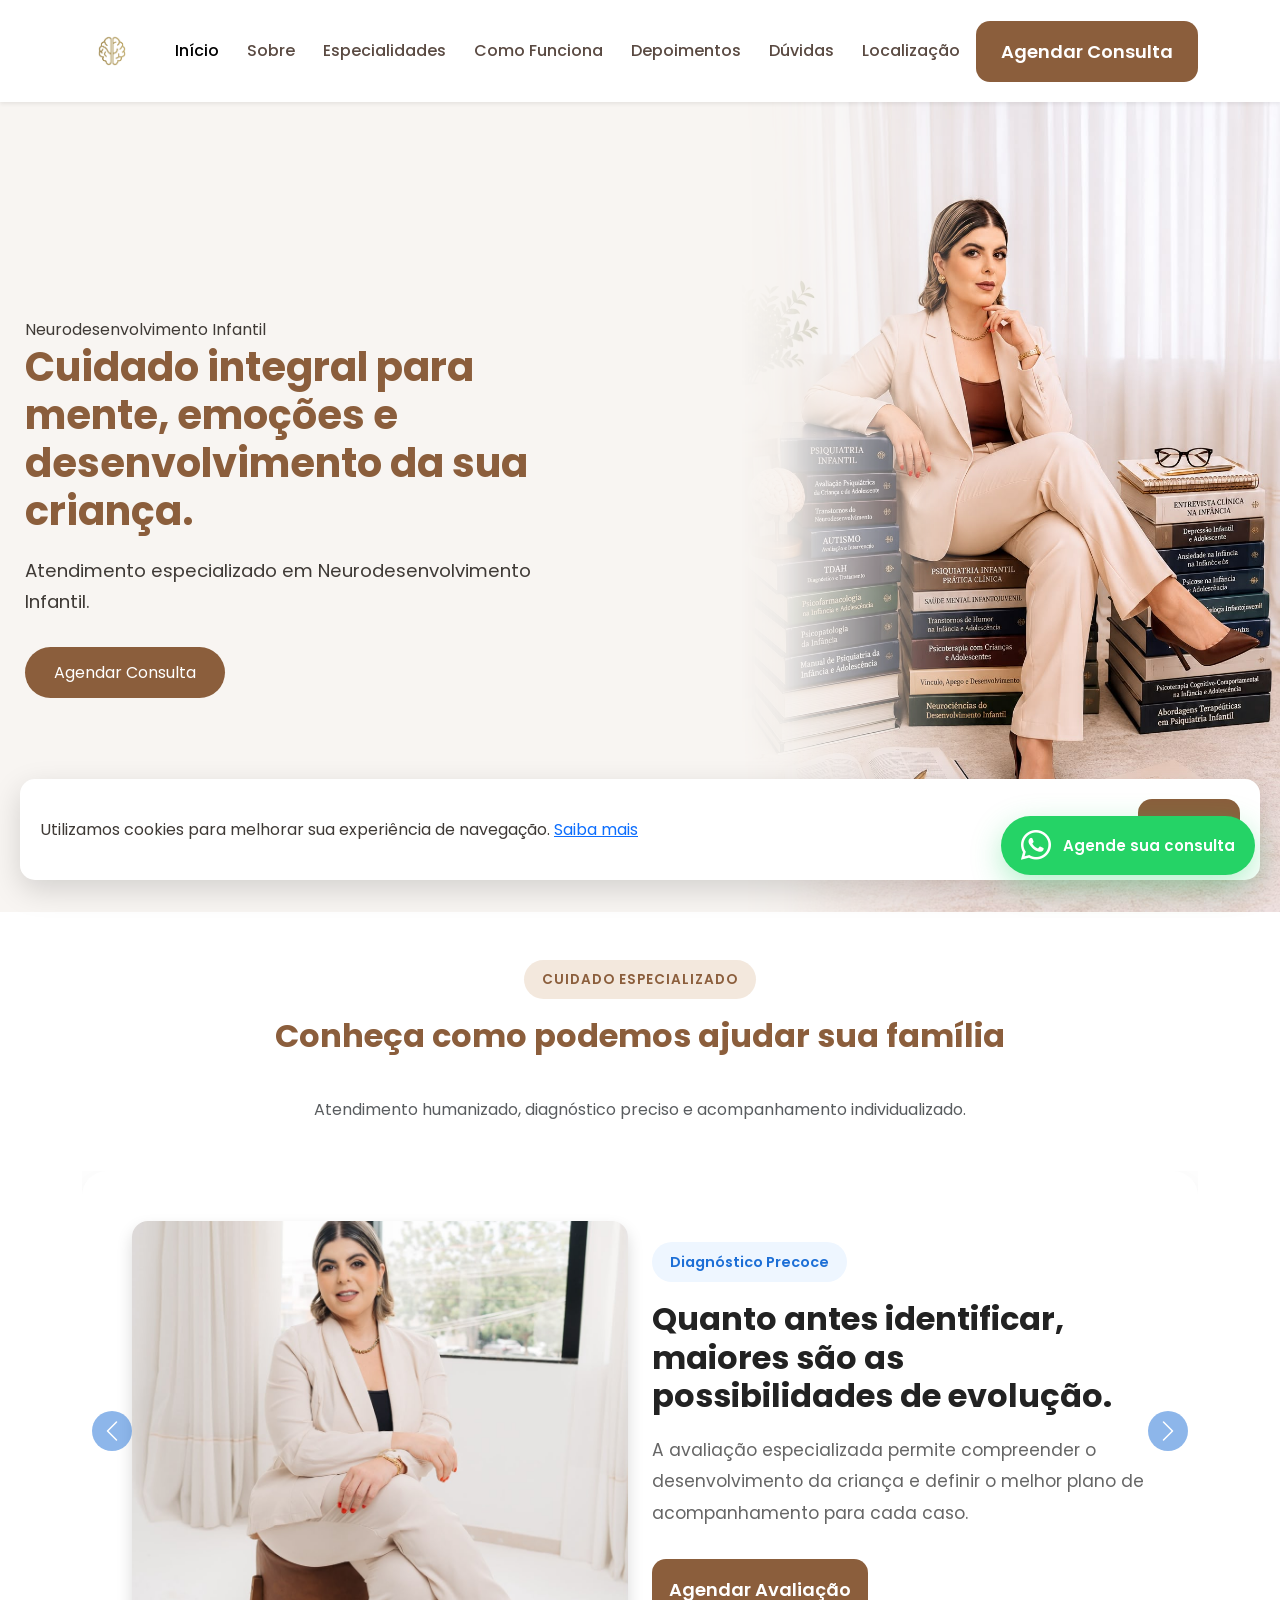
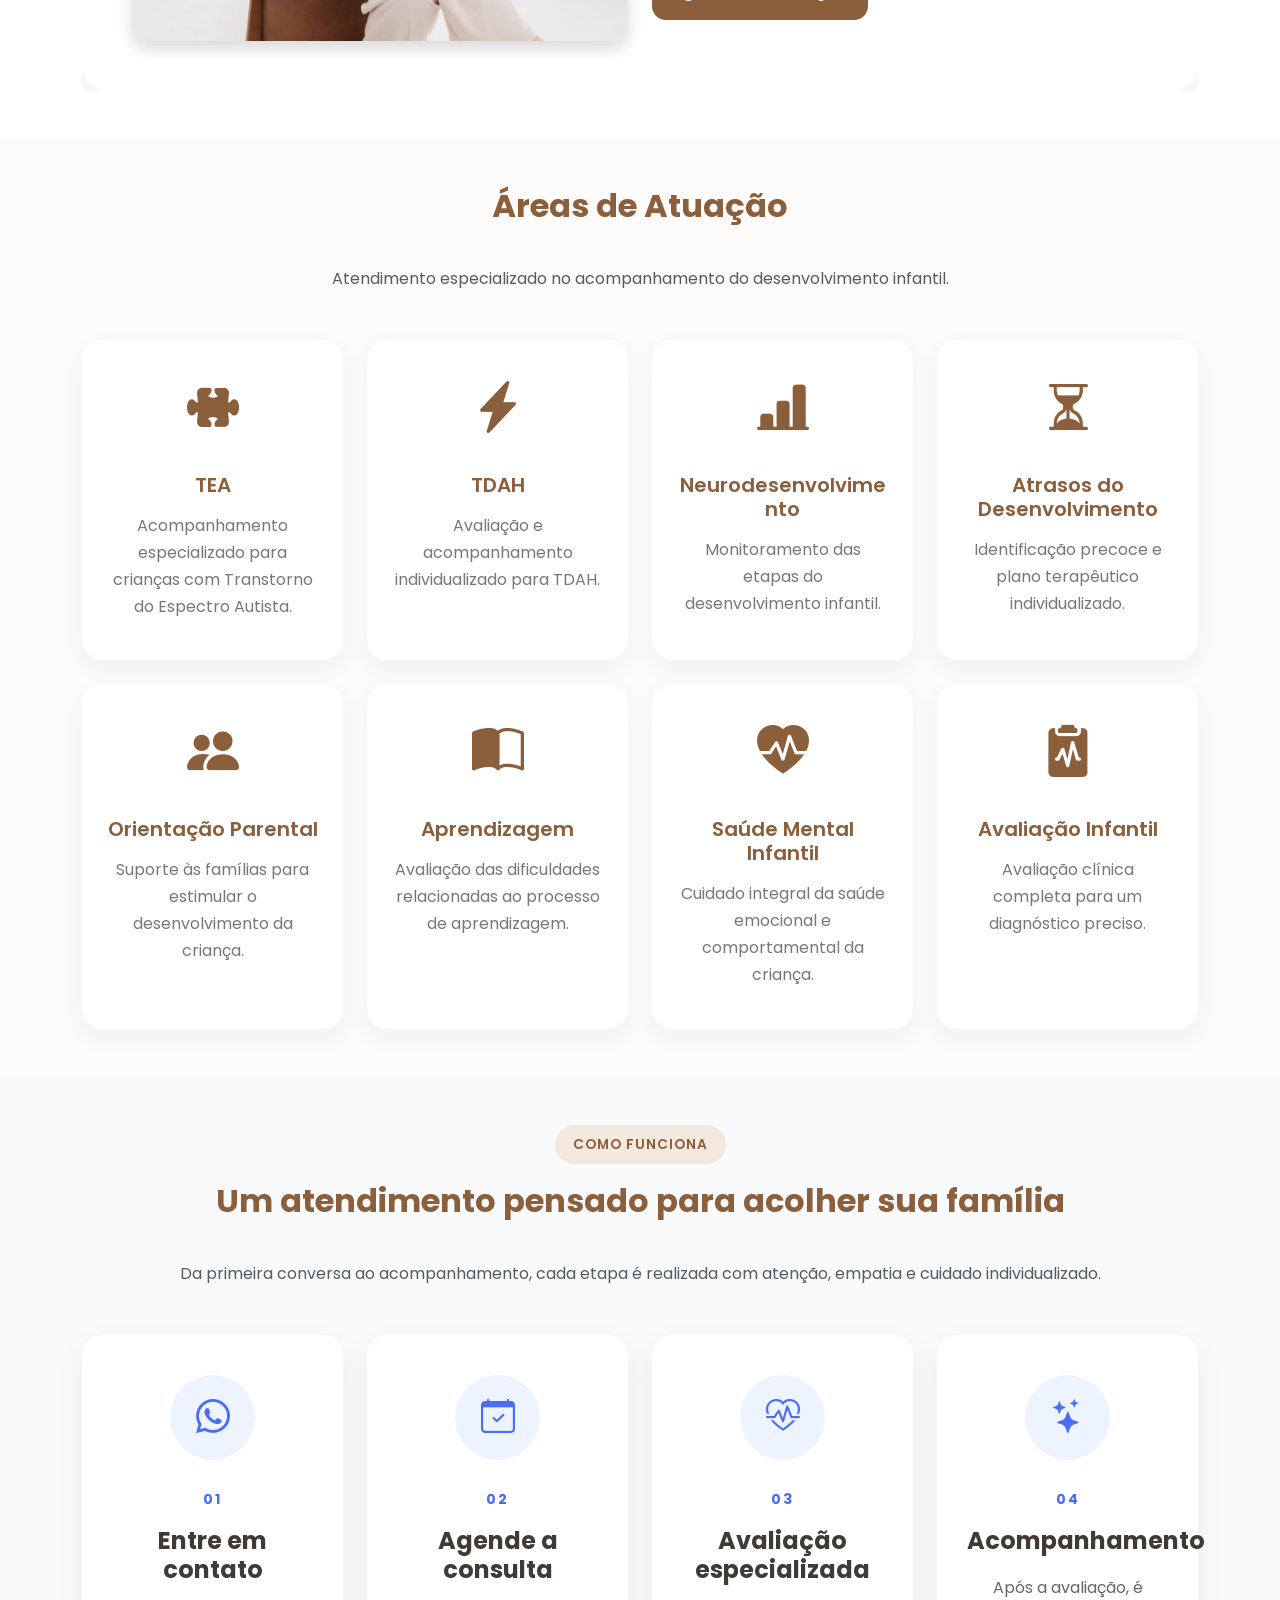
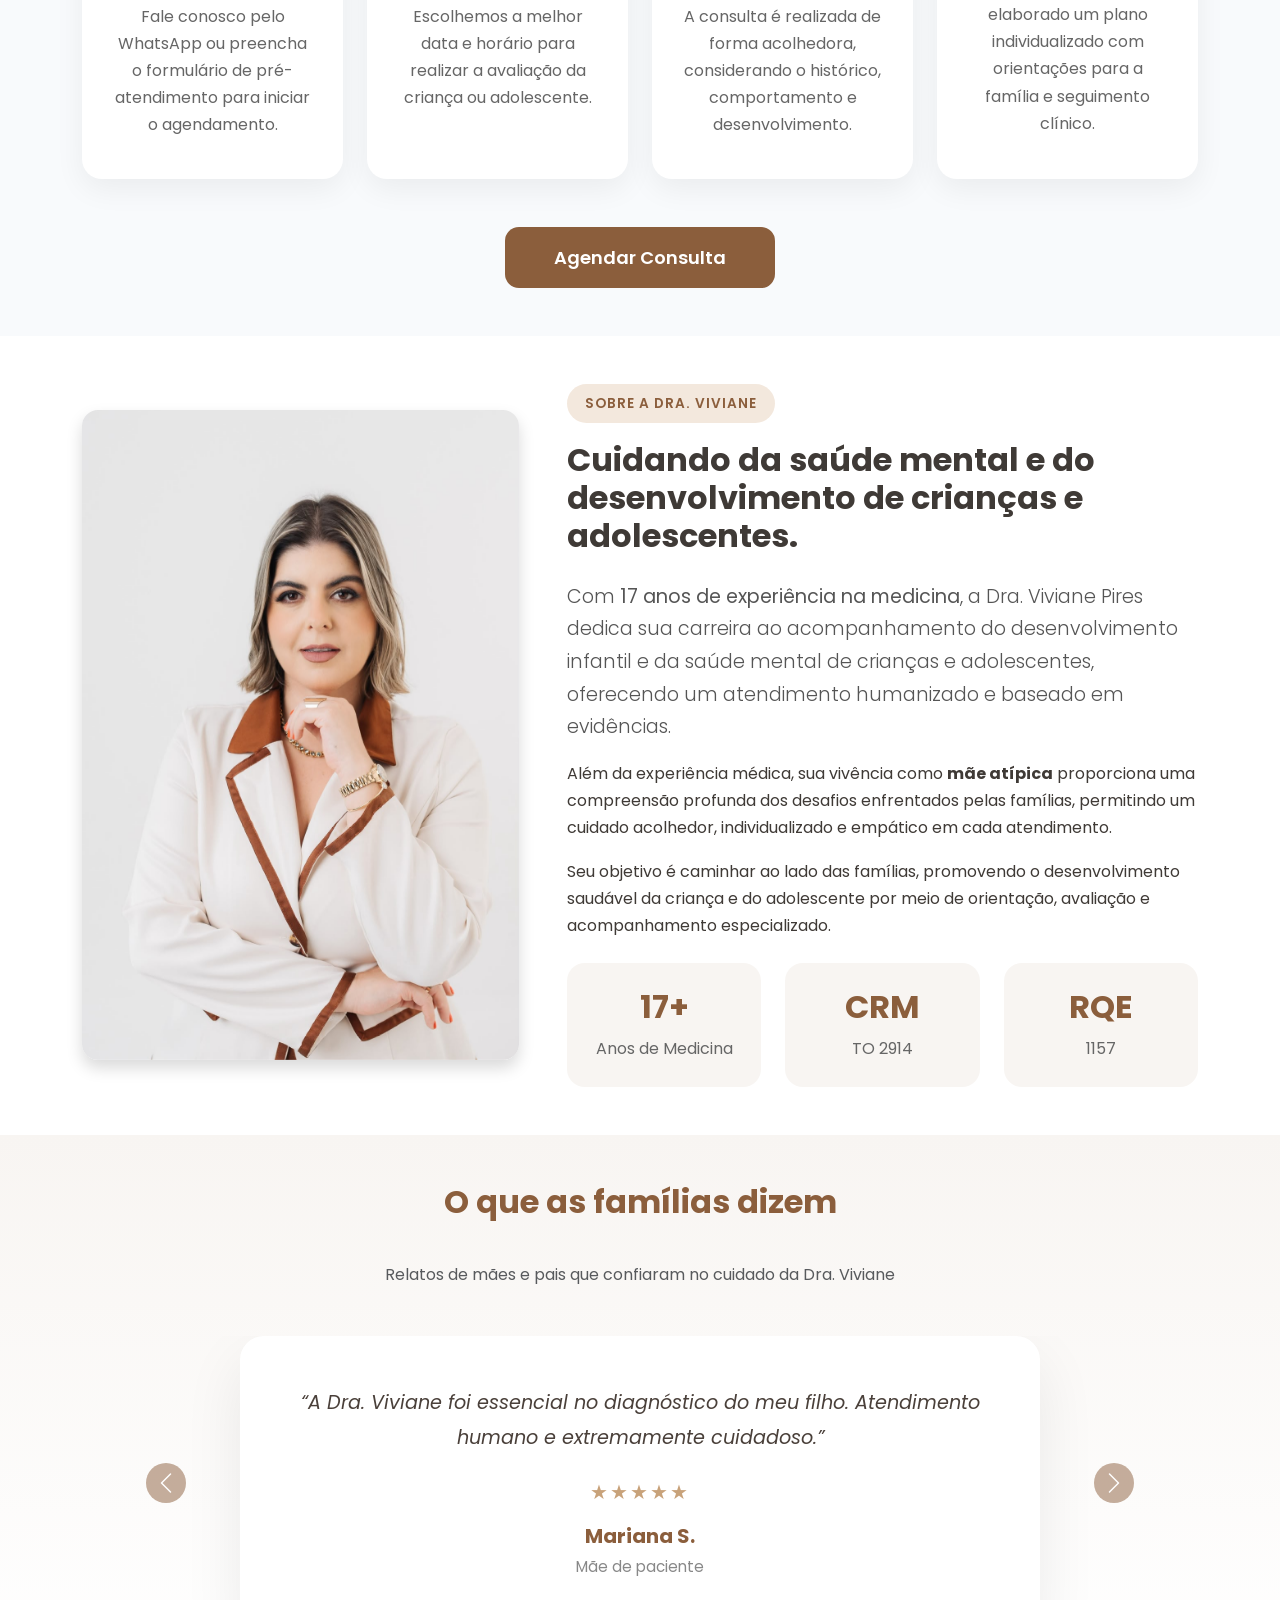
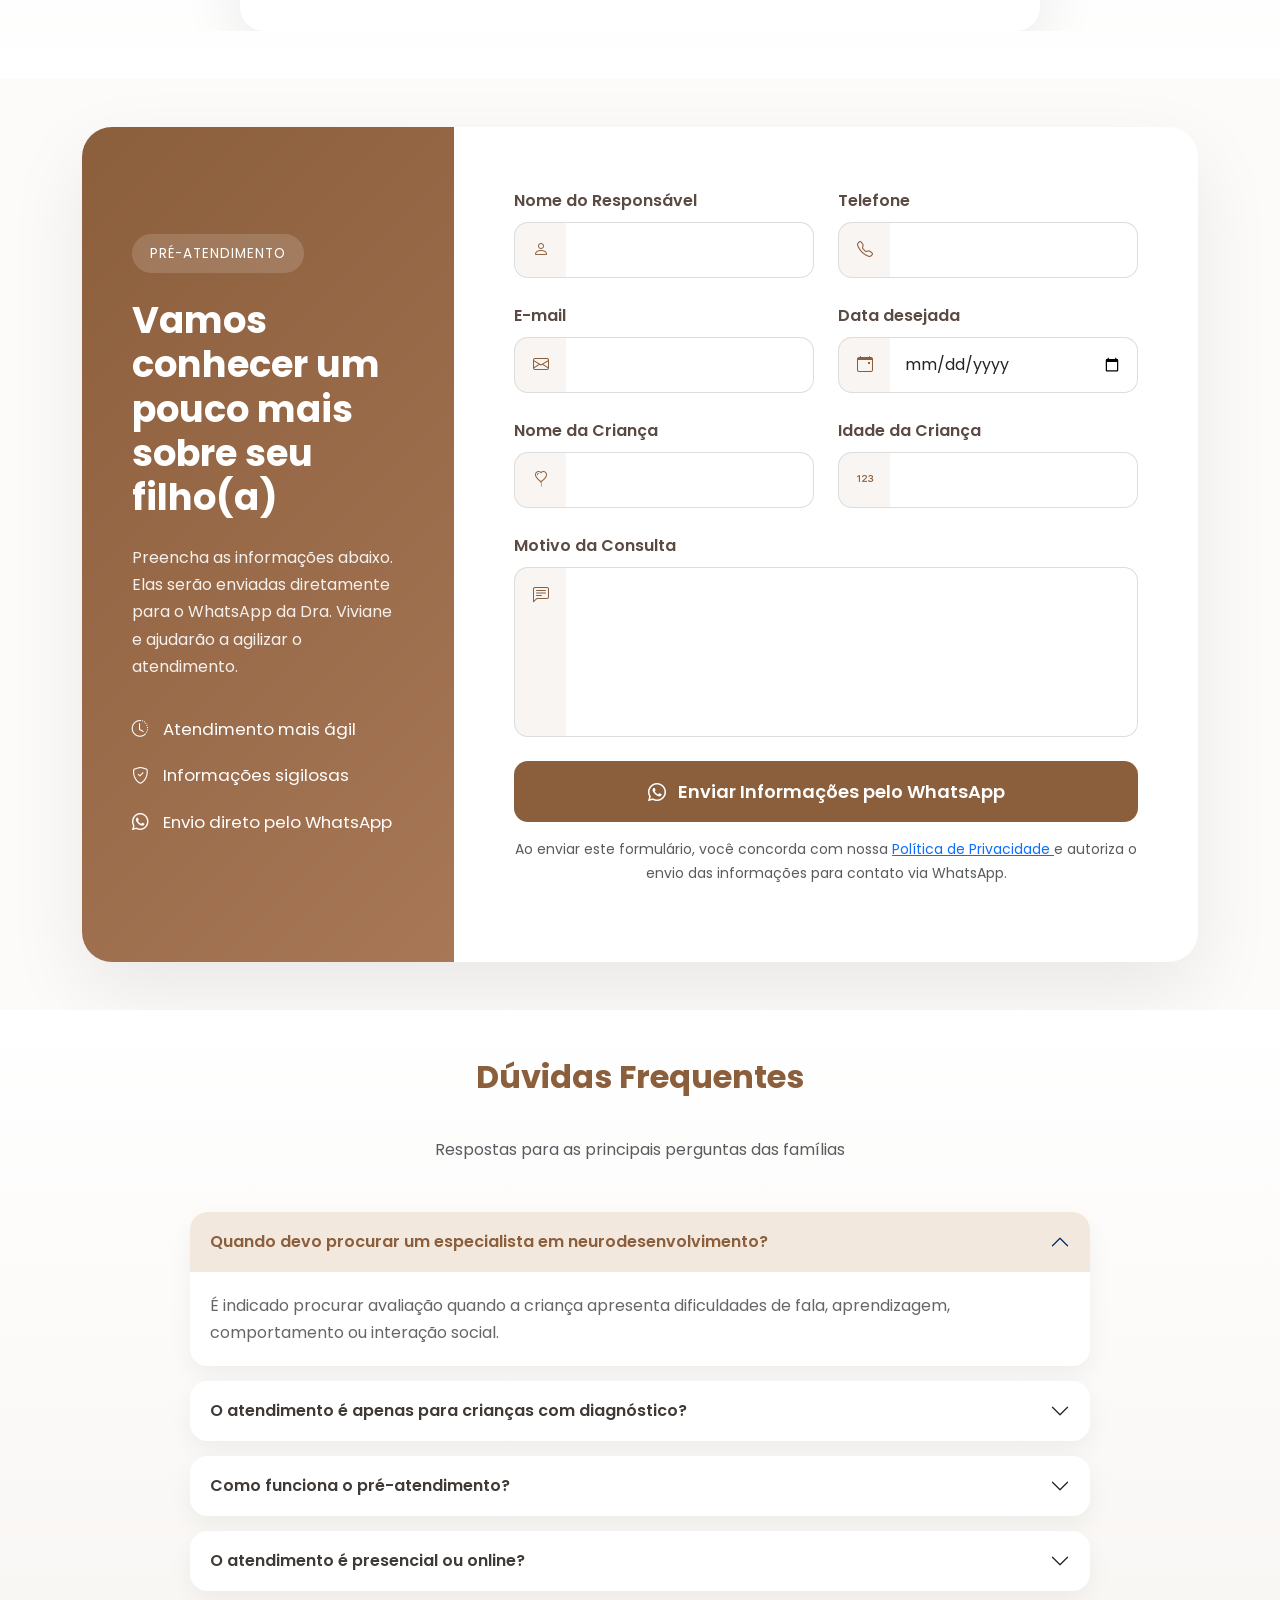
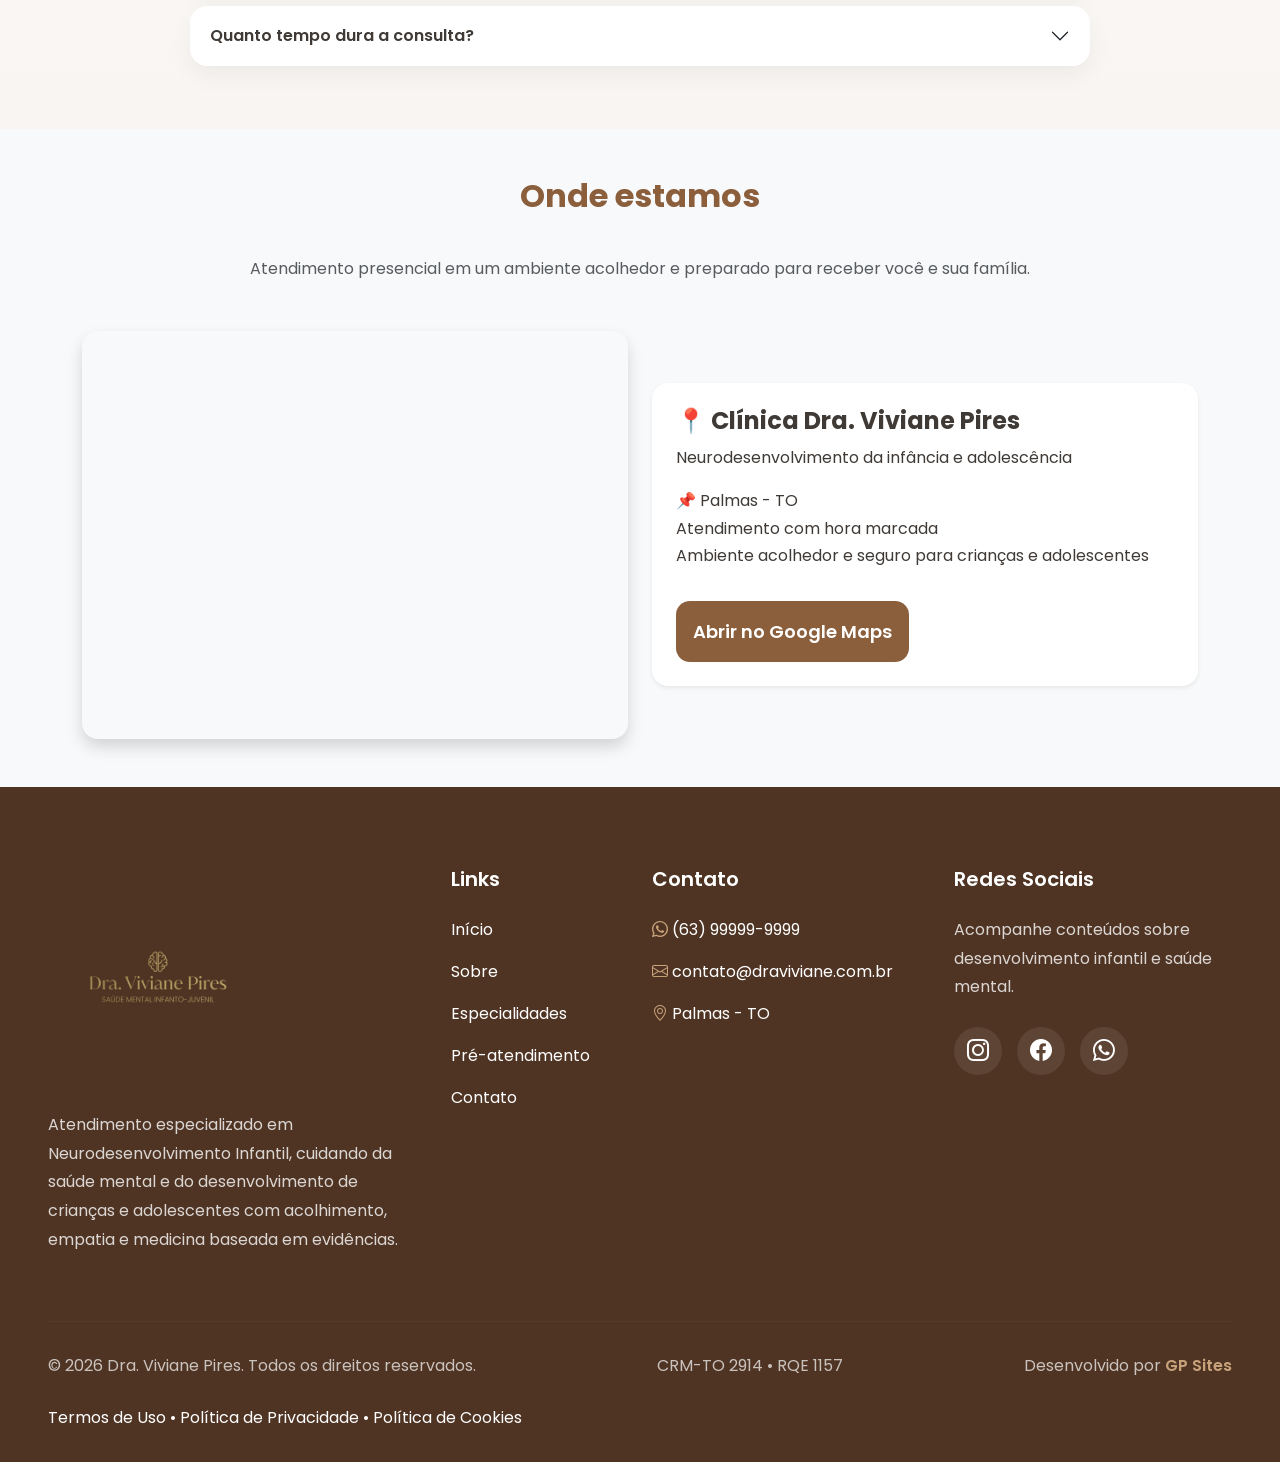
==== index.html @ 61216f34 "Adicionando a sessão "Como funciona"" ====
<!DOCTYPE html>
<html lang="pt-BR">

<head>
    <meta charset="UTF-8">
    <meta name="viewport" content="width=device-width, initial-scale=1">
    <title>Dra. Viviane Pires</title>
    <link href="https://cdn.jsdelivr.net/npm/bootstrap@5.3.3/dist/css/bootstrap.min.css" rel="stylesheet">
    <link rel="stylesheet" href="css/style.css">
    <link rel="icon" href="img/icone.png" type="image/png">
    <link rel="stylesheet" href="https://cdn.jsdelivr.net/npm/bootstrap-icons@1.13.1/font/bootstrap-icons.min.css">
</head>

<body>
    <nav class="navbar navbar-expand-lg navbar-light bg-white shadow-sm sticky-top py-3">
        <div class="container">

            <!-- Logo -->
            <a class="navbar-brand d-flex align-items-center" href="#">
                <img src="img/icone.png" alt="Logo Dra. Viviane" height="55">
            </a>

            <!-- Botão Mobile -->
            <button class="navbar-toggler border-0 shadow-none" type="button" data-bs-toggle="collapse"
                data-bs-target="#navbarSite">

                <span class="navbar-toggler-icon"></span>

            </button>

            <!-- Menu -->
            <div class="collapse navbar-collapse" id="navbarSite">

                <ul class="navbar-nav mx-auto">

                    <li class="nav-item">
                        <a class="nav-link active" href="#inicio">Início</a>
                    </li>

                    <li class="nav-item">
                        <a class="nav-link" href="#sobre">Sobre</a>
                    </li>

                    <li class="nav-item">
                        <a class="nav-link" href="#areas">Especialidades</a>
                    </li>

                    <li class="nav-item">
                        <a class="nav-link" href="#processo">Como Funciona</a>
                    </li>

                    <li class="nav-item">
                        <a class="nav-link" href="#depoimentos">Depoimentos</a>
                    </li>

                    <li class="nav-item">
                        <a class="nav-link" href="#faq">Dúvidas</a>
                    </li>
                    <li class="nav-item">
                        <a class="nav-link" href="#localizacao">Localização</a>
                    </li>

                </ul>

                <!-- Botão CTA -->

                <a href="#contato" class="btn btn-agendar px-4">

                    Agendar Consulta

                </a>

            </div>

        </div>
    </nav>
    <header class="hero-section">

        <div class="container-fluid p-0">

            <div class="row g-0 align-items-center">
                <div class="col-lg-6">

                    <div class="container hero-content">

                        <span class="hero-subtitle">
                            Neurodesenvolvimento Infantil
                        </span>

                        <h1>
                            Cuidado integral para mente, emoções e desenvolvimento da sua criança.
                        </h1>

                        <p>
                            Atendimento especializado em Neurodesenvolvimento Infantil.
                        </p>

                        <a href="#" class="btn btn-primary">
                            Agendar Consulta
                        </a>

                    </div>

                </div>

                <div class="col-lg-6 p-0">

                    <div class="hero-image">

                        <div class="gradient"></div>

                        <img src="img/fotos/foto5.jpeg" class="img-hero">

                    </div>

                </div>

            </div>

        </div>

    </header>
    <!-- ==========================
    BANNERS INFORMATIVOS
========================== -->

    <section id="destaques" class="py-5 bg-white">

        <div class="container">

            <div class="text-center mb-5">

                <span class="section-tag">
                    CUIDADO ESPECIALIZADO
                </span>

                <h2>
                    Conheça como podemos ajudar sua família
                </h2>

                <p class="text-muted">
                    Atendimento humanizado, diagnóstico preciso e acompanhamento individualizado.
                </p>

            </div>

            <div id="bannerCarousel" class="carousel slide" data-bs-ride="carousel" data-bs-interval="5000">

                <div class="carousel-inner">

                    <!-- Banner 1 -->
                    <div class="carousel-item active">

                        <div class="banner-card">

                            <div class="row align-items-center">

                                <div class="col-lg-6">

                                    <img src="img/fotos/foto(48).jpeg" class="img-fluid rounded-4 shadow">

                                </div>

                                <div class="col-lg-6">

                                    <span class="banner-tag">
                                        Diagnóstico Precoce
                                    </span>

                                    <h3>
                                        Quanto antes identificar, maiores são as possibilidades de evolução.
                                    </h3>

                                    <p>
                                        A avaliação especializada permite compreender o desenvolvimento da criança e
                                        definir o melhor plano de acompanhamento para cada caso.
                                    </p>

                                    <a href="#contato" class="btn btn-agendar">
                                        Agendar Avaliação
                                    </a>

                                </div>

                            </div>

                        </div>

                    </div>

                    <!-- Banner 2 -->
                    <div class="carousel-item">

                        <div class="banner-card">

                            <div class="row align-items-center">

                                <div class="col-lg-6">

                                    <img src="img/fotos/foto(9).jpeg" class="img-fluid rounded-4 shadow">

                                </div>

                                <div class="col-lg-6">

                                    <span class="banner-tag">
                                        Atendimento Humanizado
                                    </span>

                                    <h3>
                                        Cada criança merece um cuidado único.
                                    </h3>

                                    <p>
                                        Um atendimento acolhedor, baseado em evidências científicas e construído em
                                        parceria com toda a família.
                                    </p>

                                    <a href="#contato" class="btn btn-agendar">
                                        Falar pelo WhatsApp
                                    </a>

                                </div>

                            </div>

                        </div>

                    </div>

                    <!-- Banner 3 -->

                    <div class="carousel-item">

                        <div class="banner-card">

                            <div class="row align-items-center">

                                <div class="col-lg-6">

                                    <img src="img/fotos/foto23.jpeg" class="img-fluid rounded-4 shadow">

                                </div>

                                <div class="col-lg-6">

                                    <span class="banner-tag">
                                        Desenvolvimento Infantil
                                    </span>

                                    <h3>
                                        Acompanhamento completo em todas as fases da infância.
                                    </h3>

                                    <p>
                                        Avaliação, orientação aos pais e acompanhamento contínuo para promover um
                                        desenvolvimento saudável.
                                    </p>

                                    <a href="#contato" class="btn btn-agendar">
                                        Marcar Consulta
                                    </a>

                                </div>

                            </div>

                        </div>

                    </div>

                </div>

                <!-- Controles -->

                <button class="carousel-control-prev" type="button" data-bs-target="#bannerCarousel"
                    data-bs-slide="prev">

                    <span class="carousel-control-prev-icon"></span>

                </button>

                <button class="carousel-control-next" type="button" data-bs-target="#bannerCarousel"
                    data-bs-slide="next">

                    <span class="carousel-control-next-icon"></span>

                </button>

            </div>

        </div>

    </section>
    <section id="areas" class="container py-5">

        <div class="text-center mb-5">
            <h2>Áreas de Atuação</h2>
            <p class="text-muted">
                Atendimento especializado no acompanhamento do desenvolvimento infantil.
            </p>
        </div>

        <div class="row g-4">

            <div class="col-lg-3 col-md-6">
                <div class="card h-100 text-center p-4">
                    <i class="bi bi-puzzle-fill area-icon"></i>
                    <h5>TEA</h5>
                    <p>Acompanhamento especializado para crianças com Transtorno do Espectro Autista.</p>
                </div>
            </div>

            <div class="col-lg-3 col-md-6">
                <div class="card h-100 text-center p-4">
                    <i class="bi bi-lightning-charge-fill area-icon"></i>
                    <h5>TDAH</h5>
                    <p>Avaliação e acompanhamento individualizado para TDAH.</p>
                </div>
            </div>

            <div class="col-lg-3 col-md-6">
                <div class="card h-100 text-center p-4">
                    <i class="bi bi-bar-chart-line-fill area-icon"></i>
                    <h5>Neurodesenvolvimento</h5>
                    <p>Monitoramento das etapas do desenvolvimento infantil.</p>
                </div>
            </div>

            <div class="col-lg-3 col-md-6">
                <div class="card h-100 text-center p-4">
                    <i class="bi bi-hourglass-split area-icon"></i>
                    <h5>Atrasos do Desenvolvimento</h5>
                    <p>Identificação precoce e plano terapêutico individualizado.</p>
                </div>
            </div>

            <div class="col-lg-3 col-md-6">
                <div class="card h-100 text-center p-4">
                    <i class="bi bi-people-fill area-icon"></i>
                    <h5>Orientação Parental</h5>
                    <p>Suporte às famílias para estimular o desenvolvimento da criança.</p>
                </div>
            </div>

            <div class="col-lg-3 col-md-6">
                <div class="card h-100 text-center p-4">
                    <i class="bi bi-book-half area-icon"></i>
                    <h5>Aprendizagem</h5>
                    <p>Avaliação das dificuldades relacionadas ao processo de aprendizagem.</p>
                </div>
            </div>

            <div class="col-lg-3 col-md-6">
                <div class="card h-100 text-center p-4">
                    <i class="bi bi-heart-pulse-fill area-icon"></i>
                    <h5>Saúde Mental Infantil</h5>
                    <p>Cuidado integral da saúde emocional e comportamental da criança.</p>
                </div>
            </div>

            <div class="col-lg-3 col-md-6">
                <div class="card h-100 text-center p-4">
                    <i class="bi bi-clipboard2-pulse-fill area-icon"></i>
                    <h5>Avaliação Infantil</h5>
                    <p>Avaliação clínica completa para um diagnóstico preciso.</p>
                </div>
            </div>

        </div>
    </section>
    <section id="processo" class="processo-section py-5">

    <div class="container">

        <div class="text-center mb-5">

            <span class="section-tag">
                COMO FUNCIONA
            </span>

            <h2>
                Um atendimento pensado para acolher sua família
            </h2>

            <p class="text-muted">
                Da primeira conversa ao acompanhamento, cada etapa é realizada com atenção, empatia e cuidado individualizado.
            </p>

        </div>

        <div class="row g-4">

            <div class="col-lg-3 col-md-6">

                <div class="process-card">

                    <div class="process-icon">
                        <i class="bi bi-whatsapp"></i>
                    </div>

                    <span class="process-number">01</span>

                    <h4>Entre em contato</h4>

                    <p>
                        Fale conosco pelo WhatsApp ou preencha o formulário de pré-atendimento para iniciar o agendamento.
                    </p>

                </div>

            </div>

            <div class="col-lg-3 col-md-6">

                <div class="process-card">

                    <div class="process-icon">
                        <i class="bi bi-calendar-check"></i>
                    </div>

                    <span class="process-number">02</span>

                    <h4>Agende a consulta</h4>

                    <p>
                        Escolhemos a melhor data e horário para realizar a avaliação da criança ou adolescente.
                    </p>

                </div>

            </div>

            <div class="col-lg-3 col-md-6">

                <div class="process-card">

                    <div class="process-icon">
                        <i class="bi bi-heart-pulse"></i>
                    </div>

                    <span class="process-number">03</span>

                    <h4>Avaliação especializada</h4>

                    <p>
                        A consulta é realizada de forma acolhedora, considerando o histórico, comportamento e desenvolvimento.
                    </p>

                </div>

            </div>

            <div class="col-lg-3 col-md-6">

                <div class="process-card">

                    <div class="process-icon">
                        <i class="bi bi-stars"></i>
                    </div>

                    <span class="process-number">04</span>

                    <h4>Acompanhamento</h4>

                    <p>
                        Após a avaliação, é elaborado um plano individualizado com orientações para a família e seguimento clínico.
                    </p>

                </div>

            </div>

        </div>

        <div class="text-center mt-5">

            <a href="#contato" class="btn btn-agendar btn-lg px-5">
                Agendar Consulta
            </a>

        </div>

    </div>

</section>
    <section id="sobre" class="sobre-section py-5">

        <div class="container">

            <div class="row align-items-center g-5">

                <div class="col-lg-5">

                    <div id="sobreCarousel" class="carousel slide carousel-fade shadow rounded-4 overflow-hidden"
                        data-bs-ride="carousel" data-bs-interval="3500" data-bs-pause="false">

                        <div class="carousel-inner">

                            <div class="carousel-item active">
                                <img src="img/fotos/foto(26).jpeg" class="d-block w-100 sobre-img" alt="Dra. Viviane">
                            </div>

                            <div class="carousel-item">
                                <img src="img/fotos/foto(2).jpeg" class="d-block w-100 sobre-img" alt="Dra. Viviane">
                            </div>

                            <div class="carousel-item">
                                <img src="img/fotos/foto(3).jpeg" class="d-block w-100 sobre-img" alt="Dra. Viviane">
                            </div>

                            <div class="carousel-item">
                                <img src="img/fotos/foto(4).jpeg" class="d-block w-100 sobre-img" alt="Dra. Viviane">
                            </div>

                            <div class="carousel-item">
                                <img src="img/fotos/foto(6).jpeg" class="d-block w-100 sobre-img" alt="Dra. Viviane">
                            </div>
                            <div class="carousel-item">
                                <img src="img/fotos/foto(50).jpeg" class="d-block w-100 sobre-img" alt="Dra. Viviane">
                            </div>
                        </div>

                    </div>

                </div>

                <div class="col-lg-7">

                    <span class="section-tag">
                        SOBRE A DRA. VIVIANE
                    </span>

                    <h2>
                        Cuidando da saúde mental e do desenvolvimento de crianças e adolescentes.
                    </h2>

                    <p class="lead">
                        Com <strong>17 anos de experiência na medicina</strong>, a Dra. Viviane Pires dedica sua
                        carreira ao acompanhamento do desenvolvimento infantil e da saúde mental de crianças e
                        adolescentes, oferecendo um atendimento humanizado e baseado em evidências.
                    </p>

                    <p>
                        Além da experiência médica, sua vivência como <strong>mãe atípica</strong> proporciona uma
                        compreensão profunda dos desafios enfrentados pelas famílias, permitindo um cuidado
                        acolhedor, individualizado e empático em cada atendimento.
                    </p>

                    <p>
                        Seu objetivo é caminhar ao lado das famílias, promovendo o desenvolvimento saudável da
                        criança e do adolescente por meio de orientação, avaliação e acompanhamento especializado.
                    </p>

                    <div class="row mt-4">

                        <div class="col-sm-4">

                            <div class="info-card">

                                <h3>17+</h3>

                                <p>Anos de Medicina</p>

                            </div>

                        </div>

                        <div class="col-sm-4">

                            <div class="info-card">

                                <h3>CRM</h3>

                                <p>TO 2914</p>

                            </div>

                        </div>

                        <div class="col-sm-4">

                            <div class="info-card">

                                <h3>RQE</h3>

                                <p>1157</p>

                            </div>

                        </div>

                    </div>

                </div>

            </div>

        </div>

    </section>
    <section id="depoimentos" class="testimonials py-5">

        <div class="container">

            <div class="text-center mb-5">
                <h2>O que as famílias dizem</h2>
                <p class="text-muted">
                    Relatos de mães e pais que confiaram no cuidado da Dra. Viviane
                </p>
            </div>

            <div id="testimonialCarousel" class="carousel slide" data-bs-ride="carousel">

                <div class="carousel-inner">

                    <!-- ITEM 1 -->
                    <div class="carousel-item active">

                        <div class="testimonial-card mx-auto">

                            <p class="quote">
                                “A Dra. Viviane foi essencial no diagnóstico do meu filho. Atendimento humano e
                                extremamente cuidadoso.”
                            </p>

                            <div class="stars">★★★★★</div>

                            <h5>Mariana S.</h5>
                            <span>Mãe de paciente</span>

                        </div>

                    </div>

                    <!-- ITEM 2 -->
                    <div class="carousel-item">

                        <div class="testimonial-card mx-auto">

                            <p class="quote">
                                “Profissional incrível. Explica tudo com calma e transmite muita segurança para a
                                família.”
                            </p>

                            <div class="stars">★★★★★</div>

                            <h5>Juliana R.</h5>
                            <span>Mãe de paciente</span>

                        </div>

                    </div>

                    <!-- ITEM 3 -->
                    <div class="carousel-item">

                        <div class="testimonial-card mx-auto">

                            <p class="quote">
                                “Mudou completamente nossa forma de entender o desenvolvimento do nosso filho.”
                            </p>

                            <div class="stars">★★★★★</div>

                            <h5>Fernanda L.</h5>
                            <span>Mãe de paciente</span>

                        </div>

                    </div>

                </div>

                <!-- CONTROLES -->
                <button class="carousel-control-prev" type="button" data-bs-target="#testimonialCarousel"
                    data-bs-slide="prev">
                    <span class="carousel-control-prev-icon"></span>
                </button>

                <button class="carousel-control-next" type="button" data-bs-target="#testimonialCarousel"
                    data-bs-slide="next">
                    <span class="carousel-control-next-icon"></span>
                </button>

            </div>

        </div>

    </section>
    <section id="contato" class="py-5">

        <div class="container">

            <div class="formulario-card">

                <div class="row g-0">

                    <div class="col-lg-4 formulario-info">

                        <span class="badge-form">
                            PRÉ-ATENDIMENTO
                        </span>

                        <h2>
                            Vamos conhecer um pouco mais sobre seu filho(a)
                        </h2>

                        <p>
                            Preencha as informações abaixo. Elas serão enviadas diretamente para o WhatsApp
                            da Dra. Viviane e ajudarão a agilizar o atendimento.
                        </p>

                        <div class="info-item">
                            <i class="bi bi-clock-history"></i>
                            Atendimento mais ágil
                        </div>

                        <div class="info-item">
                            <i class="bi bi-shield-check"></i>
                            Informações sigilosas
                        </div>

                        <div class="info-item">
                            <i class="bi bi-whatsapp"></i>
                            Envio direto pelo WhatsApp
                        </div>

                    </div>

                    <div class="col-lg-8">

                        <form id="formPreAtendimento">

                            <div class="row g-4">

                                <div class="col-md-6">

                                    <label>Nome do Responsável</label>

                                    <div class="input-group">

                                        <span class="input-group-text">
                                            <i class="bi bi-person"></i>
                                        </span>

                                        <input type="text" class="form-control" id="nome">

                                    </div>

                                </div>

                                <div class="col-md-6">

                                    <label>Telefone</label>

                                    <div class="input-group">

                                        <span class="input-group-text">
                                            <i class="bi bi-telephone"></i>
                                        </span>

                                        <input type="tel" class="form-control" id="telefone">

                                    </div>

                                </div>

                                <div class="col-md-6">

                                    <label>E-mail</label>

                                    <div class="input-group">

                                        <span class="input-group-text">
                                            <i class="bi bi-envelope"></i>
                                        </span>

                                        <input type="email" class="form-control" id="email">

                                    </div>

                                </div>

                                <div class="col-md-6">

                                    <label>Data desejada</label>

                                    <div class="input-group">

                                        <span class="input-group-text">
                                            <i class="bi bi-calendar-event"></i>
                                        </span>

                                        <input type="date" class="form-control" id="data">

                                    </div>

                                </div>

                                <div class="col-md-6">

                                    <label>Nome da Criança</label>

                                    <div class="input-group">

                                        <span class="input-group-text">
                                            <i class="bi bi-balloon-heart"></i>
                                        </span>

                                        <input type="text" class="form-control" id="crianca">

                                    </div>

                                </div>

                                <div class="col-md-6">

                                    <label>Idade da Criança</label>

                                    <div class="input-group">

                                        <span class="input-group-text">
                                            <i class="bi bi-123"></i>
                                        </span>

                                        <input type="number" class="form-control" id="idade">

                                    </div>

                                </div>

                                <div class="col-12">

                                    <label>Motivo da Consulta</label>

                                    <div class="input-group">

                                        <span class="input-group-text align-items-start pt-3">
                                            <i class="bi bi-chat-left-text"></i>
                                        </span>

                                        <textarea class="form-control" rows="6" id="motivo"></textarea>

                                    </div>

                                </div>

                                <div class="col-12">

                                    <button class="btn btn-agendar w-100 py-3">

                                        <i class="bi bi-whatsapp me-2"></i>

                                        Enviar Informações pelo WhatsApp

                                    </button>
                                    <p class="small text-muted mt-3 text-center">

                                        Ao enviar este formulário, você concorda com nossa
                                        <a href="politica-de-privacidade.html">
                                            Política de Privacidade
                                        </a>
                                        e autoriza o envio das informações para contato via WhatsApp.

                                    </p>
                                </div>

                            </div>

                        </form>

                    </div>

                </div>

            </div>

        </div>

    </section>
    <section id="faq" class="faq-section py-5">

        <div class="container">

            <div class="text-center mb-5">

                <h2>Dúvidas Frequentes</h2>

                <p class="text-muted">
                    Respostas para as principais perguntas das famílias
                </p>

            </div>

            <div class="accordion faq-accordion" id="faqAccordion">

                <!-- ITEM 1 -->
                <div class="accordion-item">

                    <h2 class="accordion-header" id="q1">

                        <button class="accordion-button" type="button" data-bs-toggle="collapse" data-bs-target="#a1">

                            Quando devo procurar um especialista em neurodesenvolvimento?

                        </button>

                    </h2>

                    <div id="a1" class="accordion-collapse collapse show" data-bs-parent="#faqAccordion">

                        <div class="accordion-body">

                            É indicado procurar avaliação quando a criança apresenta dificuldades de fala,
                            aprendizagem, comportamento ou interação social.

                        </div>

                    </div>

                </div>

                <!-- ITEM 2 -->
                <div class="accordion-item">

                    <h2 class="accordion-header" id="q2">

                        <button class="accordion-button collapsed" type="button" data-bs-toggle="collapse"
                            data-bs-target="#a2">

                            O atendimento é apenas para crianças com diagnóstico?

                        </button>

                    </h2>

                    <div id="a2" class="accordion-collapse collapse" data-bs-parent="#faqAccordion">

                        <div class="accordion-body">

                            Não. A avaliação pode ser feita mesmo sem diagnóstico prévio,
                            ajudando na identificação precoce de possíveis alterações.

                        </div>

                    </div>

                </div>

                <!-- ITEM 3 -->
                <div class="accordion-item">

                    <h2 class="accordion-header" id="q3">

                        <button class="accordion-button collapsed" type="button" data-bs-toggle="collapse"
                            data-bs-target="#a3">

                            Como funciona o pré-atendimento?

                        </button>

                    </h2>

                    <div id="a3" class="accordion-collapse collapse" data-bs-parent="#faqAccordion">

                        <div class="accordion-body">

                            Você preenche um formulário com informações da criança e do responsável.
                            Esses dados são enviados diretamente para o WhatsApp da Dra. Viviane.

                        </div>

                    </div>

                </div>

                <!-- ITEM 4 -->
                <div class="accordion-item">

                    <h2 class="accordion-header" id="q4">

                        <button class="accordion-button collapsed" type="button" data-bs-toggle="collapse"
                            data-bs-target="#a4">

                            O atendimento é presencial ou online?

                        </button>

                    </h2>

                    <div id="a4" class="accordion-collapse collapse" data-bs-parent="#faqAccordion">

                        <div class="accordion-body">

                            O atendimento é realizado principalmente de forma presencial,
                            garantindo uma avaliação mais completa e individualizada.

                        </div>

                    </div>

                </div>

                <!-- ITEM 5 -->
                <div class="accordion-item">

                    <h2 class="accordion-header" id="q5">

                        <button class="accordion-button collapsed" type="button" data-bs-toggle="collapse"
                            data-bs-target="#a5">

                            Quanto tempo dura a consulta?

                        </button>

                    </h2>

                    <div id="a5" class="accordion-collapse collapse" data-bs-parent="#faqAccordion">

                        <div class="accordion-body">

                            A consulta pode variar de acordo com cada caso,
                            pois é realizada uma avaliação detalhada do desenvolvimento infantil.

                        </div>

                    </div>

                </div>

            </div>

        </div>

    </section>
    <section id="localizacao" class="py-5 bg-light">

        <div class="container">

            <div class="text-center mb-5">
                <h2>Onde estamos</h2>
                <p class="text-muted">
                    Atendimento presencial em um ambiente acolhedor e preparado para receber você e sua família.
                </p>
            </div>

            <div class="row align-items-center g-4">

                <!-- MAPA -->
                <div class="col-lg-6">

                    <div class="mapa-container shadow rounded-4 overflow-hidden">

                        <iframe
                            src="https://www.google.com/maps?q=Dra.%20Viviane%20Pires%20neurodesenvolvimento%20da%20inf%C3%A2ncia%20e%20adolesc%C3%AAncia&output=embed"
                            width="100%" height="400" style="border:0;" allowfullscreen="" loading="lazy"
                            referrerpolicy="no-referrer-when-downgrade">
                        </iframe>

                    </div>

                </div>

                <!-- INFORMAÇÕES -->
                <div class="col-lg-6">

                    <div class="local-info p-4 bg-white rounded-4 shadow-sm">

                        <h4>📍 Clínica Dra. Viviane Pires</h4>

                        <p class="mb-3">
                            Neurodesenvolvimento da infância e adolescência
                        </p>

                        <p>
                            📌 Palmas - TO<br>
                            Atendimento com hora marcada<br>
                            Ambiente acolhedor e seguro para crianças e adolescentes
                        </p>

                        <a href="https://www.google.com/maps/place/Dra.+Viviane+Pires+-+neurodesenvolvimento+da+inf%C3%A2ncia+e+adolesc%C3%AAncia/@-10.2133086,-48.3469144,16z"
                            target="_blank" class="btn btn-agendar mt-3">

                            Abrir no Google Maps

                        </a>

                    </div>

                </div>

            </div>

        </div>

    </section>
    <footer class="footer">

        <div class="container-fluid px-lg-5 px-4">
            <div class="row gy-5">

                <!-- Sobre -->
                <div class="col-lg-4">

                    <img src="img/logo-transparente-2.png" alt="Dra. Viviane Pires" class="footer-logo mb-4">

                    <p>
                        Atendimento especializado em Neurodesenvolvimento Infantil,
                        cuidando da saúde mental e do desenvolvimento de crianças e adolescentes
                        com acolhimento, empatia e medicina baseada em evidências.
                    </p>

                </div>

                <!-- Navegação -->
                <div class="col-lg-2 col-md-6">

                    <h5>Links</h5>

                    <ul class="footer-links">

                        <li><a href="#inicio">Início</a></li>
                        <li><a href="#sobre">Sobre</a></li>
                        <li><a href="#areas">Especialidades</a></li>
                        <li><a href="#pre-atendimento">Pré-atendimento</a></li>
                        <li><a href="#contato">Contato</a></li>

                    </ul>

                </div>

                <!-- Contato -->
                <div class="col-lg-3 col-md-6">

                    <h5>Contato</h5>

                    <ul class="footer-contact">

                        <li>
                            <i class="bi bi-whatsapp"></i>
                            (63) 99999-9999
                        </li>

                        <li>
                            <i class="bi bi-envelope"></i>
                            contato@draviviane.com.br
                        </li>

                        <li>
                            <i class="bi bi-geo-alt"></i>
                            Palmas - TO
                        </li>

                    </ul>

                </div>

                <!-- Redes -->
                <div class="col-lg-3">

                    <h5>Redes Sociais</h5>

                    <p>
                        Acompanhe conteúdos sobre desenvolvimento infantil e saúde mental.
                    </p>

                    <div class="social-icons">

                        <a href="#">
                            <i class="bi bi-instagram"></i>
                        </a>

                        <a href="#">
                            <i class="bi bi-facebook"></i>
                        </a>

                        <a href="#">
                            <i class="bi bi-whatsapp"></i>
                        </a>

                    </div>

                </div>

            </div>

            <hr>

            <div class="footer-bottom">

                <p>
                    © 2026 Dra. Viviane Pires. Todos os direitos reservados.
                </p>

                <p>
                    CRM-TO 2914 • RQE 1157
                </p>

                <p>
                    Desenvolvido por
                    <a href="https://www.instagram.com/gusta98/" target="_blank">
                        GP Sites
                    </a>
                </p>

            </div>
            <div class="footer-legal mt-4">

                <a href="termos-de-uso.html">Termos de Uso</a>

                <span>•</span>

                <a href="politica-de-privacidade.html">Política de Privacidade</a>

                <span>•</span>

                <a href="politica-de-cookies.html">Política de Cookies</a>

            </div>
        </div>

    </footer>
    <script src="https://cdn.jsdelivr.net/npm/bootstrap@5.3.3/dist/js/bootstrap.bundle.min.js"></script>

    <div id="cookie-banner" class="cookie-banner">

    <div>

        Utilizamos cookies para melhorar sua experiência de navegação.

        <a href="politica-de-cookies.html">
            Saiba mais
        </a>

    </div>

    <button id="acceptCookies" class="btn btn-agendar">

        Aceitar

    </button>

</div>
<a href="https://wa.me/5563992093340?text=Olá!%20Gostaria%20de%20agendar%20uma%20consulta."
   class="whatsapp-float"
   target="_blank"
   aria-label="Conversar pelo WhatsApp">

    <i class="bi bi-whatsapp"></i>

    <span>Agende sua consulta</span>

</a>
<script>
document.addEventListener("DOMContentLoaded", function () {

    // ============================
    // FORMULÁRIO DE PRÉ-ATENDIMENTO
    // ============================

    const form = document.getElementById("formPreAtendimento");

    if (form) {

        form.addEventListener("submit", function (e) {

            e.preventDefault();

            const nome = document.getElementById("nome").value;
            const telefone = document.getElementById("telefone").value;
            const email = document.getElementById("email").value;
            const data = document.getElementById("data").value;
            const crianca = document.getElementById("crianca").value;
            const idade = document.getElementById("idade").value;
            const motivo = document.getElementById("motivo").value;

            const mensagem = `Olá, Dra. Viviane!

Gostaria de solicitar um atendimento.

👤 Responsável: ${nome}
📞 Telefone: ${telefone}
📧 E-mail: ${email}

👶 Nome da criança: ${crianca}
🎂 Idade: ${idade} anos

📅 Data desejada: ${data}

📝 Motivo da consulta:
${motivo}`;

            const url = `https://wa.me/5563992093340?text=${encodeURIComponent(mensagem)}`;

            window.open(url, "_blank");

        });

    }

    // ============================
    // BANNER DE COOKIES
    // ============================

    const banner = document.getElementById("cookie-banner");
    const botaoCookies = document.getElementById("acceptCookies");

    if (banner && botaoCookies) {

        // Se já aceitou anteriormente, esconde o banner
        if (localStorage.getItem("cookiesAccepted") === "true") {
            banner.classList.add("hidden");
        }

        botaoCookies.addEventListener("click", function () {

            localStorage.setItem("cookiesAccepted", "true");

            banner.classList.add("hidden");

        });

    }

});
</script>
</body>

</html>
---- css/style.css ----
@import url('https://fonts.googleapis.com/css2?family=Poppins:wght=300;400;500;600;700&display=swap');

:root {
  --primary: #8B5E3C;
  --secondary: #C8A27A;
  --light: #F8F5F2;
  --text: #3F3A36;
  --white: #fff;
}

* {
  margin: 0;
  padding: 0;
  box-sizing: border-box;
}

body {
  font-family: 'Poppins', sans-serif;
  color: var(--text);
  background: #fcfbfa;
  line-height: 1.7;
}

/* ================= NAVBAR ================= */

.navbar {
  transition: .35s;
  background: #fff;
}

.navbar-brand img {
  height: 60px;
}

.navbar-nav {
  gap: 12px;
}

.nav-link {
  color: #5A4A42;
  font-weight: 500;
  position: relative;
  transition: .3s;
}

.nav-link:hover {
  color: #9A7154;
}

.nav-link::after {
  content: '';
  position: absolute;
  left: 0;
  bottom: -6px;
  width: 0;
  height: 2px;
  background: #B98B6A;
  transition: .3s;
}

.nav-link:hover::after {
  width: 100%;
}

.btn-agendar {
  background: #8B5E3C;
  color: white;
  border-radius: 50px;
  padding: 14px 28px;
  font-weight: 600;
  transition: .3s;
}

.btn-agendar:hover {
  background: #6F472D;
  color: white;
  transform: translateY(-2px);
  box-shadow: 0 12px 25px rgba(111, 71, 45, .25);
}

.navbar-toggler {
  border: none;
}

.navbar-toggler:focus {
  box-shadow: none;
}

@media(max-width:991px) {
  .navbar-nav {
    margin: 30px 0;
    gap: 8px;
    text-align: center;
  }

  .btn-agendar {
    width: 100%;
  }
}

/* ================= GERENCIAIS / COMPONENTES ================= */

header {
  background: linear-gradient(135deg, #fdfaf7, #efe4d8);
  min-height: 80vh;
  display: flex;
  align-items: center;
}

header h1 {
  font-weight: 700;
  color: var(--primary);
  margin-bottom: 20px;
}

header p {
  font-size: 1.15rem;
  margin-bottom: 30px;
}

.btn-primary {
  background: var(--primary);
  border: none;
  padding: .85rem 1.8rem;
  border-radius: 50px;
}

.btn-primary:hover {
  background: #6f492d;
}

.btn-outline-secondary {
  border-radius: 50px;
}

img {
  max-width: 100%;
}

section {
  padding: 80px 0;
}

h2 {
  color: var(--primary);
  font-weight: 700;
  margin-bottom: 40px;
  text-align: center;
}

.card {
  border: none;
  border-radius: 18px;
  transition: .3s;
  box-shadow: 0 8px 25px rgba(0, 0, 0, .05);
}

.card:hover {
  transform: translateY(-8px);
  box-shadow: 0 20px 40px rgba(0, 0, 0, .12);
}

.card h5 {
  color: var(--primary);
  font-weight: 600;
}

/*==================== FORMULÁRIO ====================*/

#pre-atendimento {

  padding: 120px 0;

  background: linear-gradient(180deg, #fcfbfa, #f4ede6);

}

.formulario-card {

  background: #fff;

  border-radius: 30px;

  overflow: hidden;

  box-shadow: 0 30px 80px rgba(0, 0, 0, .08);

}

.formulario-info {

  background: linear-gradient(135deg, #8B5E3C, #A77756);

  color: #fff;

  padding: 70px 50px;

  display: flex;

  flex-direction: column;

  justify-content: center;

}

.badge-form {

  display: inline-block;

  width: max-content;

  background: rgba(255, 255, 255, .15);

  padding: 8px 18px;

  border-radius: 50px;

  margin-bottom: 25px;

  font-size: .85rem;

  letter-spacing: 1px;

}

.formulario-info h2 {

  color: #fff;

  text-align: left;

  margin-bottom: 25px;

  font-size: 2.3rem;

}

.formulario-info p {

  opacity: .9;

  margin-bottom: 35px;

}

.info-item {

  margin-bottom: 18px;

  font-size: 1.05rem;

}

.info-item i {

  margin-right: 10px;

}

form {

  padding: 60px;

}

form label {

  font-weight: 600;

  margin-bottom: 8px;

  color: #5A4A42;

}

.input-group {

  box-shadow: none;

}

.input-group-text {

  background: #F8F5F2;

  border: 1px solid #ddd;

  border-right: none;

  color: #8B5E3C;

  border-radius: 14px 0 0 14px;

  padding: 0 18px;

}

.form-control {

  border: 1px solid #ddd;

  border-left: none;

  border-radius: 0 14px 14px 0;

  height: 56px;

  padding: 15px;

}

textarea.form-control {

  height: 170px;

  resize: none;

}

.form-control:focus {

  border-color: #8B5E3C;

  box-shadow: 0 0 0 .2rem rgba(139, 94, 60, .15);

}

.input-group:focus-within .input-group-text {

  border-color: #8B5E3C;

  background: #F3E8DD;

}

.btn-agendar {

  font-size: 18px;

  font-weight: 600;

  border-radius: 14px;

  padding: 16px;

}

@media(max-width:991px) {

  .formulario-info {

    padding: 50px 35px;

  }

  form {

    padding: 35px;

  }

}

/*==================== FOOTER ====================*/

.footer{

    width:100%;

    margin:0;

    padding:80px 0 30px;

    background:#4F3424;

    color:#fff;

}

.footer-logo {

  max-width: 220px;

}

.footer p {

  color: rgba(255, 255, 255, .8);

  line-height: 1.8;

}

.footer h5 {

  color: #fff;

  margin-bottom: 25px;

  font-weight: 600;

}

.footer-links,
.footer-contact {

  list-style: none;

  padding: 0;

  margin: 0;

}

.footer-links li,
.footer-contact li {

  margin-bottom: 15px;

}

.footer-links a {

  color: rgba(255, 255, 255, .8);

  text-decoration: none;

  transition: .3s;

}

.footer-links a:hover {

  color: #fff;

  padding-left: 6px;

}
.footer a{
    color: inherit;
    text-decoration: none;
    transition: .3s;
}

.footer a:hover{
    color: #ffffff; /* ou a cor principal do seu site */
}

.footer a:visited{
    color: inherit;
}

.footer a:active{
    color: inherit;
}
.footer-contact i {

  width: 24px;

  color: #C8A27A;

}

.social-icons {

  display: flex;

  gap: 15px;

  margin-top: 25px;

}

.social-icons a {

  width: 48px;

  height: 48px;

  border-radius: 50%;

  background: rgba(255, 255, 255, .08);

  display: flex;

  justify-content: center;

  align-items: center;

  color: #fff;

  font-size: 22px;

  transition: .3s;

}

.social-icons a:hover {

  background: #C8A27A;

  transform: translateY(-4px);

}

.footer hr {

  border-color: rgba(255, 255, 255, .1);

  margin: 50px 0 30px;

}

.footer-bottom {

  display: flex;

  justify-content: space-between;

  align-items: center;

  flex-wrap: wrap;

  gap: 15px;

}

.footer-bottom p {

  margin: 0;

  color: rgba(255, 255, 255, .7);

}

.footer-bottom a {

  color: #C8A27A;

  text-decoration: none;

  font-weight: 600;

}

.footer-bottom a:hover {

  color: #fff;

}

@media(max-width:991px) {

  .footer {

    text-align: center;

  }

  .social-icons {

    justify-content: center;

  }

  .footer-bottom {

    flex-direction: column;

  }

}

@media(max-width:991px) {
  header {
    text-align: center;
    min-height: auto;
    padding: 60px 0;
  }

  header img {
    margin-top: 40px;
  }
}

@media(max-width:576px) {
  header h1 {
    font-size: 2rem;
  }

  h2 {
    font-size: 1.8rem;
  }

  .btn {
    width: 100%;
    margin-bottom: 10px;
  }
}

/* ================= HERO ================= */

.hero-section {
  min-height: 90vh;
  background: #f8f5f2;
  overflow: hidden;
}

.hero-content {
  max-width: 620px;
  margin-left: auto;
  padding-right: 90px;
  padding-left: 15px;
}

.hero-image {
  position: relative;
  height: 90vh;
  display: flex;
  justify-content: flex-end;
  align-items: flex-end;
  overflow: hidden;
  background: #f8f5f2;
}

.img-hero {
  position: absolute;
  right: 0;
  bottom: 0;
  height: 100%;
  width: auto;
  max-width: none;
  object-fit: contain;
  object-position: right bottom;
  z-index: 1;

  /* Máscara padrão (Desktop): esmaece da esquerda para a direita */
  -webkit-mask-image: linear-gradient(to right, transparent 0%, rgba(0, 0, 0, 0.05) 8%, #000 45%);
  mask-image: linear-gradient(to right, transparent 0%, rgba(0, 0, 0, 0.05) 8%, #000 45%);
}

/* Telas Médias e Mobile */
@media(max-width:991px) {
  .hero-section {
    min-height: auto;
  }

  .hero-content {
    margin: auto;
    padding: 70px 25px;
    text-align: center;
  }

  .hero-image {
    height: 500px;
    /* Leve aumento para acomodar melhor a foto em tablets */
  }

  .img-hero {
    width: 100%;
    height: 100%;
    object-fit: cover;
    object-position: center top;

    /* Corrigido: Em telas médias, suaviza a transição de cima para baixo */
    -webkit-mask-image: linear-gradient(to bottom, transparent 0%, rgba(0, 0, 0, 0.05) 12%, #000 40%);
    mask-image: linear-gradient(to bottom, transparent 0%, rgba(0, 0, 0, 0.05) 12%, #000 40%);
  }
}

/* Celulares Pequenos */
@media(max-width:576px) {
  .img-hero {
    /* Desativa apenas em telas muito pequenas onde a foto preenche tudo e não precisa sumir */
    -webkit-mask-image: none;
    mask-image: none;
  }
}

.area-icon {

  font-size: 52px;

  color: #8B5E3C;

  margin-bottom: 20px;

  transition: .35s;

}

.card:hover .area-icon {

  transform: scale(1.15);

  color: #C8A27A;

}

.card {

  border: none;

  border-radius: 20px;

  padding: 20px;

}

.card h5 {

  margin-bottom: 15px;

  font-weight: 600;

}

.card p {

  color: #777;

}

.sobre-section {
  background: #fff;
}

.section-tag {
  display: inline-block;
  background: #F3E8DD;
  color: #8B5E3C;
  padding: 8px 18px;
  border-radius: 50px;
  font-size: .85rem;
  font-weight: 600;
  letter-spacing: 1px;
  margin-bottom: 18px;
}

.sobre-section h2 {
  text-align: left;
  margin-bottom: 25px;
  color: #3F3A36;
}

.sobre-section .lead {
  font-size: 1.2rem;
  color: #555;
}
.sobre-img{
    width:100%;
    height:650px;
    object-fit:cover;
    transition:transform .8s ease;
}

#sobreCarousel{
    border-radius:20px;
    overflow:hidden;
}

#sobreCarousel:hover .sobre-img{
    transform:scale(1.03);
}

.carousel-fade .carousel-item{
    opacity:0;
    transition:opacity 1.2s ease-in-out;
}

.carousel-fade .carousel-item.active{
    opacity:1;
}

@media (max-width:992px){

    .sobre-img{
        height:420px;
    }

}

.info-card {

  background: #F8F5F2;

  border-radius: 18px;

  text-align: center;

  padding: 25px 15px;

  height: 100%;

  transition: .3s;
}

.info-card:hover {

  transform: translateY(-6px);

  box-shadow: 0 15px 35px rgba(0, 0, 0, .08);

}

.info-card h3 {

  color: #8B5E3C;

  font-size: 2rem;

  font-weight: 700;

  margin-bottom: 8px;

}

.info-card p {

  margin: 0;

  color: #666;

}

.testimonials{
    background: linear-gradient(180deg,#f8f5f2,#fff);
}

.testimonial-card{

    max-width:800px;

    background:#fff;

    padding:50px 40px;

    border-radius:24px;

    box-shadow:0 25px 60px rgba(0,0,0,.08);

    text-align:center;

    position:relative;

}

.testimonial-card .quote{

    font-size:1.2rem;

    color:#4a403a;

    line-height:1.8;

    margin-bottom:20px;

    font-style:italic;

}

.stars{

    color:#C8A27A;

    font-size:20px;

    margin-bottom:15px;

    letter-spacing:2px;

}

.testimonial-card h5{

    color:#8B5E3C;

    font-weight:700;

    margin-bottom:5px;

}

.testimonial-card span{

    color:#888;

    font-size:.95rem;

}

/* Setas mais elegantes */

.carousel-control-prev-icon,
.carousel-control-next-icon{

    background-color:#8B5E3C;

    border-radius:50%;

    padding:20px;

    background-size:60%;

}

/* Indicadores */

.carousel-indicators [data-bs-target]{

    background-color:#C8A27A;

    width:10px;

    height:10px;

    border-radius:50%;

}

/* Mobile */

@media(max-width:768px){

    .testimonial-card{
        padding:35px 25px;
    }

    .testimonial-card .quote{
        font-size:1rem;
    }

}

.faq-section{

    background:linear-gradient(180deg,#fff,#f8f5f2);

}

.faq-section h2{

    color:#8B5E3C;

    font-weight:700;

}

.faq-accordion{

    max-width:900px;

    margin:0 auto;

}

.faq-accordion .accordion-item{

    border:none;

    border-radius:18px;

    margin-bottom:15px;

    overflow:hidden;

    box-shadow:0 10px 25px rgba(0,0,0,.05);

}

.faq-accordion .accordion-button{

    background:#fff;

    font-weight:600;

    color:#3F3A36;

    padding:20px;

    box-shadow:none;

}

.faq-accordion .accordion-button:not(.collapsed){

    background:#F3E8DD;

    color:#8B5E3C;

}

.faq-accordion .accordion-body{

    background:#fff;

    color:#666;

    line-height:1.7;

    padding:20px;

}

.faq-accordion .accordion-button:focus{

    box-shadow:none;

    border-color:transparent;

}

.mapa-container {
    border-radius: 20px;
    overflow: hidden;
}

.local-info h4 {
    font-weight: 700;
}

#localizacao {
    scroll-margin-top: 100px;
}
.banner-card{

    background:#fff;

    border-radius:25px;

    padding:50px;

    box-shadow:0 15px 45px rgba(0,0,0,.08);

}

.banner-card img{

    width:100%;

    height:420px;

    object-fit:cover;

}

.banner-tag{

    display:inline-block;

    background:#eef6ff;

    color:#1d6fd6;

    padding:8px 18px;

    border-radius:30px;

    font-size:.9rem;

    font-weight:600;

    margin-bottom:18px;

}

.banner-card h3{

    font-size:2rem;

    font-weight:700;

    margin-bottom:20px;

    color:#222;

}

.banner-card p{

    font-size:1.08rem;

    color:#666;

    margin-bottom:30px;

    line-height:1.8;

}

#bannerCarousel .carousel-control-prev,
#bannerCarousel .carousel-control-next{

    width:60px;

}

#bannerCarousel .carousel-control-prev-icon,
#bannerCarousel .carousel-control-next-icon{

    background-color:#1d6fd6;

    border-radius:50%;

    padding:20px;

}

@media(max-width:991px){

.banner-card{

padding:30px;

}

.banner-card img{

height:280px;

margin-bottom:30px;

}

.banner-card h3{

font-size:1.7rem;

}

}
.cookie-banner{

position:fixed;

bottom:20px;

left:20px;

right:20px;

background:#fff;

padding:20px;

border-radius:15px;

box-shadow:0 10px 30px rgba(0,0,0,.15);

display:flex;

justify-content:space-between;

align-items:center;

gap:20px;

z-index:9999;

}

.cookie-banner.hidden{

display:none;

}

@media(max-width:768px){

.cookie-banner{

flex-direction:column;

text-align:center;

}

}

/* ===========================
   BOTÃO FLUTUANTE WHATSAPP
=========================== */

.whatsapp-float{

    position:fixed;

    right:25px;

    bottom:25px;

    z-index:9999;

    display:flex;

    align-items:center;

    gap:12px;

    padding:14px 20px;

    background:#25D366;

    color:#fff;

    border-radius:60px;

    text-decoration:none;

    box-shadow:0 10px 30px rgba(37,211,102,.35);

    transition:.3s;

    animation:whatsappPulse 2s infinite;

}

.whatsapp-float:hover{

    background:#1EBE5D;

    color:#fff;

    transform:translateY(-4px);

}

.whatsapp-float i{

    font-size:30px;

    line-height:1;

}

.whatsapp-float span{

    font-weight:600;

    font-size:15px;

    white-space:nowrap;

}

/* Pulso */

@keyframes whatsappPulse{

    0%{

        box-shadow:0 0 0 0 rgba(37,211,102,.45);

    }

    70%{

        box-shadow:0 0 0 18px rgba(37,211,102,0);

    }

    100%{

        box-shadow:0 0 0 0 rgba(37,211,102,0);

    }

}

/* Mobile */

@media(max-width:768px){

    .whatsapp-float{

        width:60px;

        height:60px;

        padding:0;

        justify-content:center;

        border-radius:50%;

    }

    .whatsapp-float span{

        display:none;

    }

    .whatsapp-float i{

        font-size:34px;

    }

}

/* ==========================
   COMO FUNCIONA
========================== */

.processo-section{

    background:#f8fafc;

}

.process-card{

    background:#fff;

    border-radius:20px;

    padding:40px 30px;

    text-align:center;

    height:100%;

    box-shadow:0 10px 30px rgba(0,0,0,.06);

    transition:.35s;

    position:relative;

}

.process-card:hover{

    transform:translateY(-8px);

    box-shadow:0 20px 45px rgba(0,0,0,.12);

}

.process-icon{

    width:85px;

    height:85px;

    margin:auto;

    border-radius:50%;

    background:#eef4ff;

    color:#4a6cf7;

    display:flex;

    justify-content:center;

    align-items:center;

    font-size:34px;

    margin-bottom:25px;

}

.process-number{

    display:inline-block;

    color:#4a6cf7;

    font-weight:700;

    font-size:14px;

    letter-spacing:2px;

    margin-bottom:15px;

}

.process-card h4{

    font-weight:700;

    margin-bottom:18px;

}

.process-card p{

    color:#666;

    line-height:1.7;

    margin-bottom:0;

}
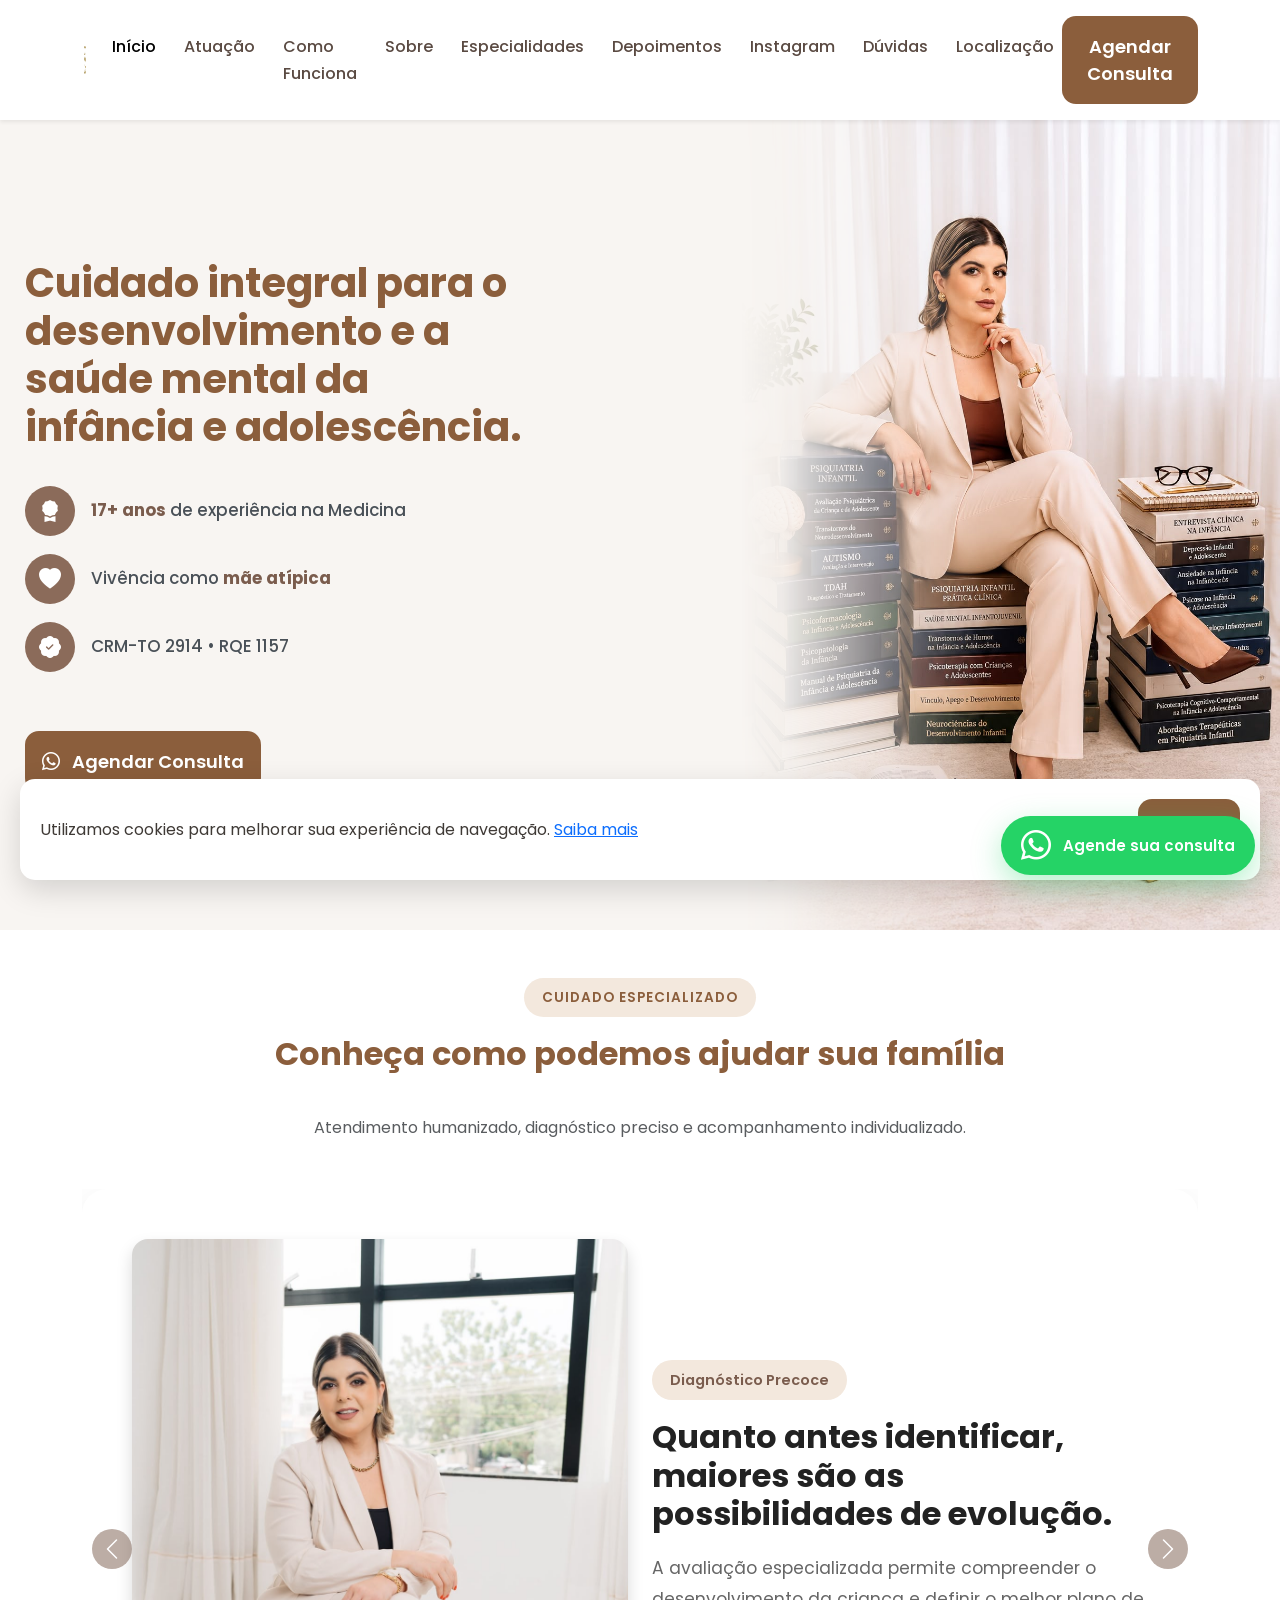
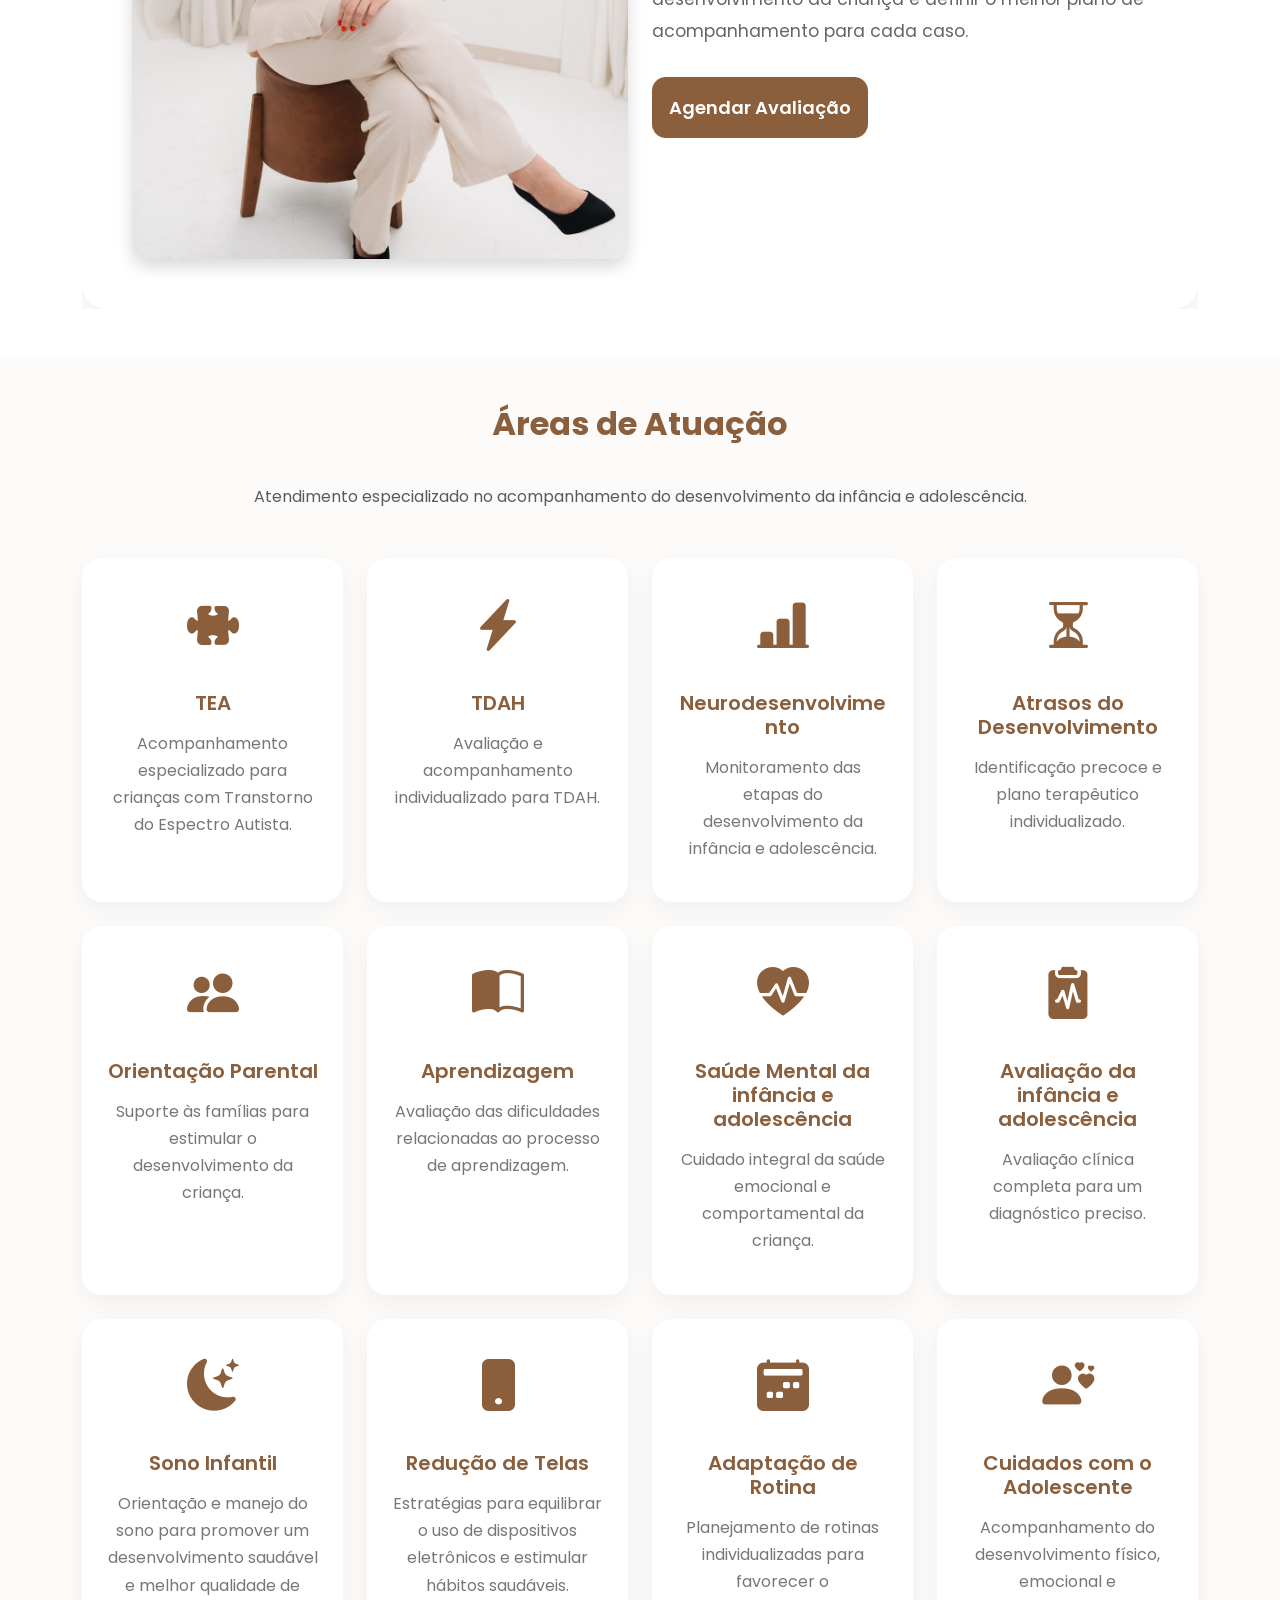
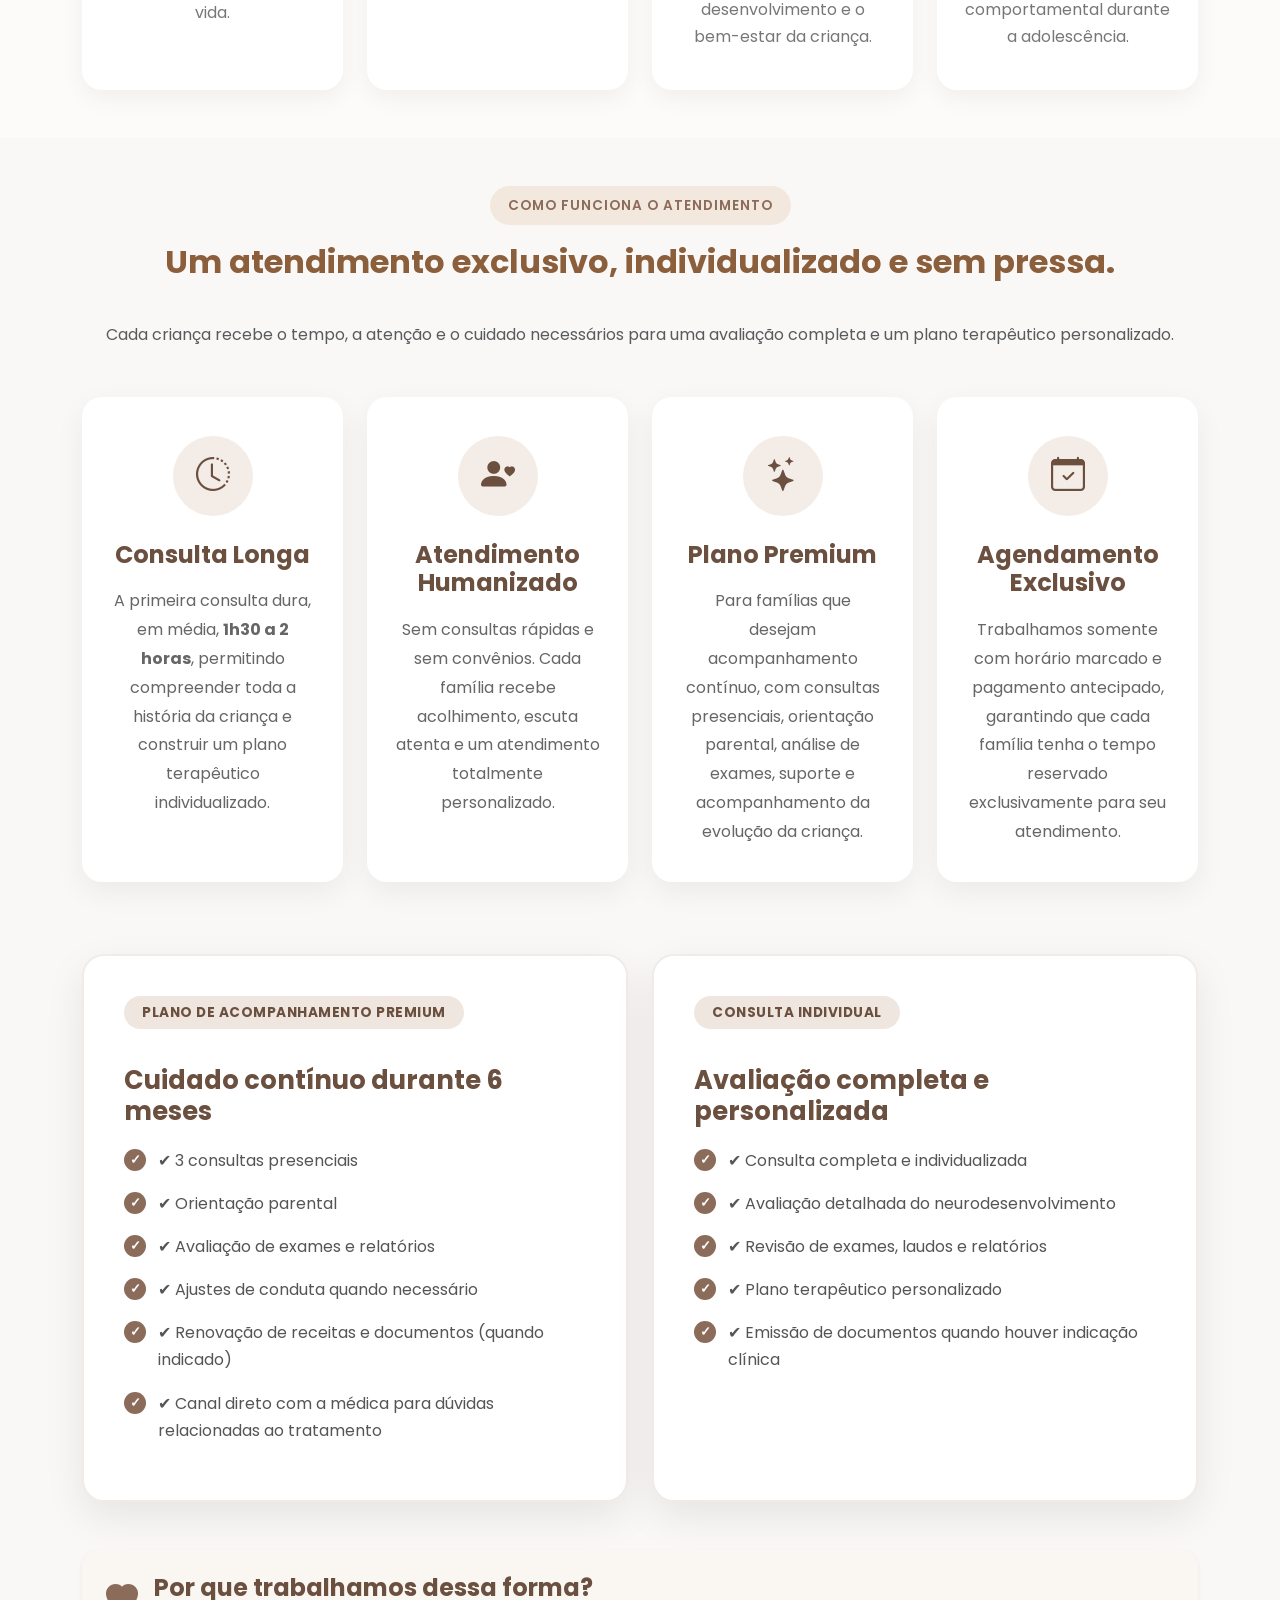
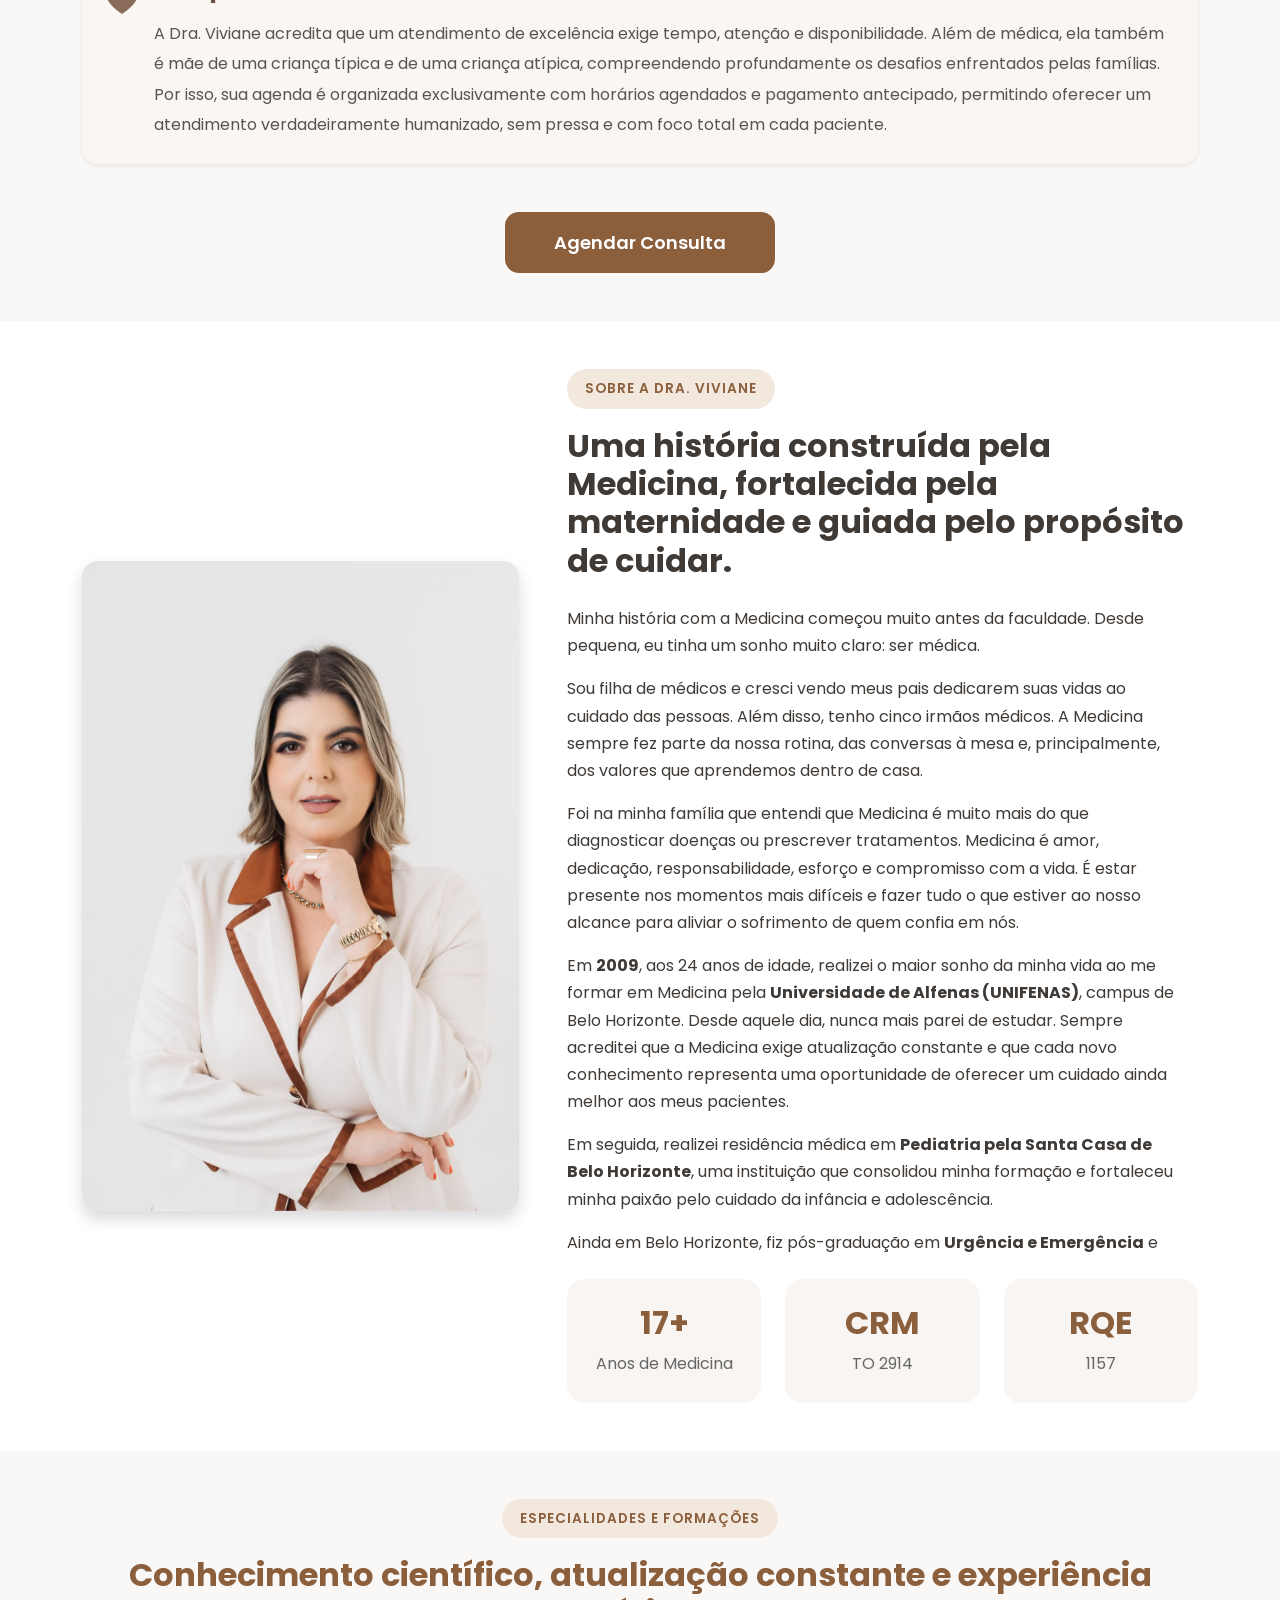
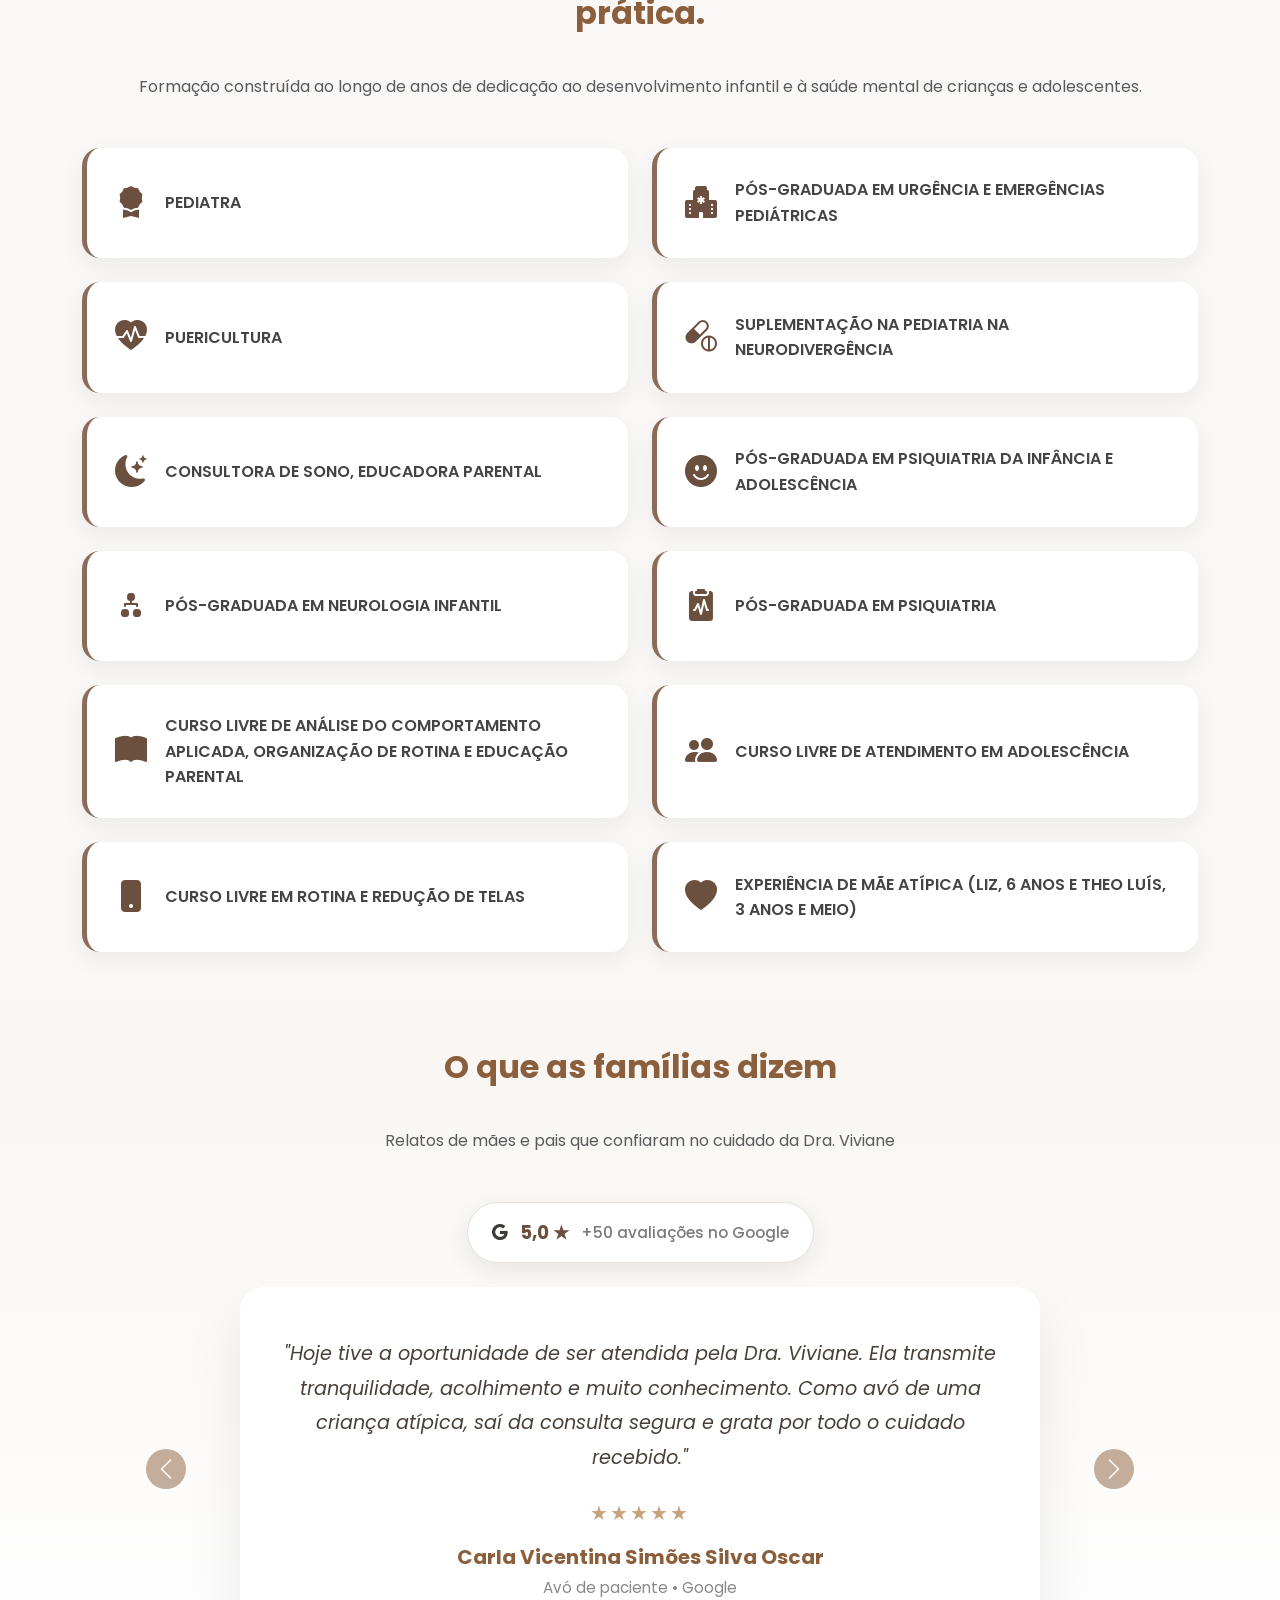
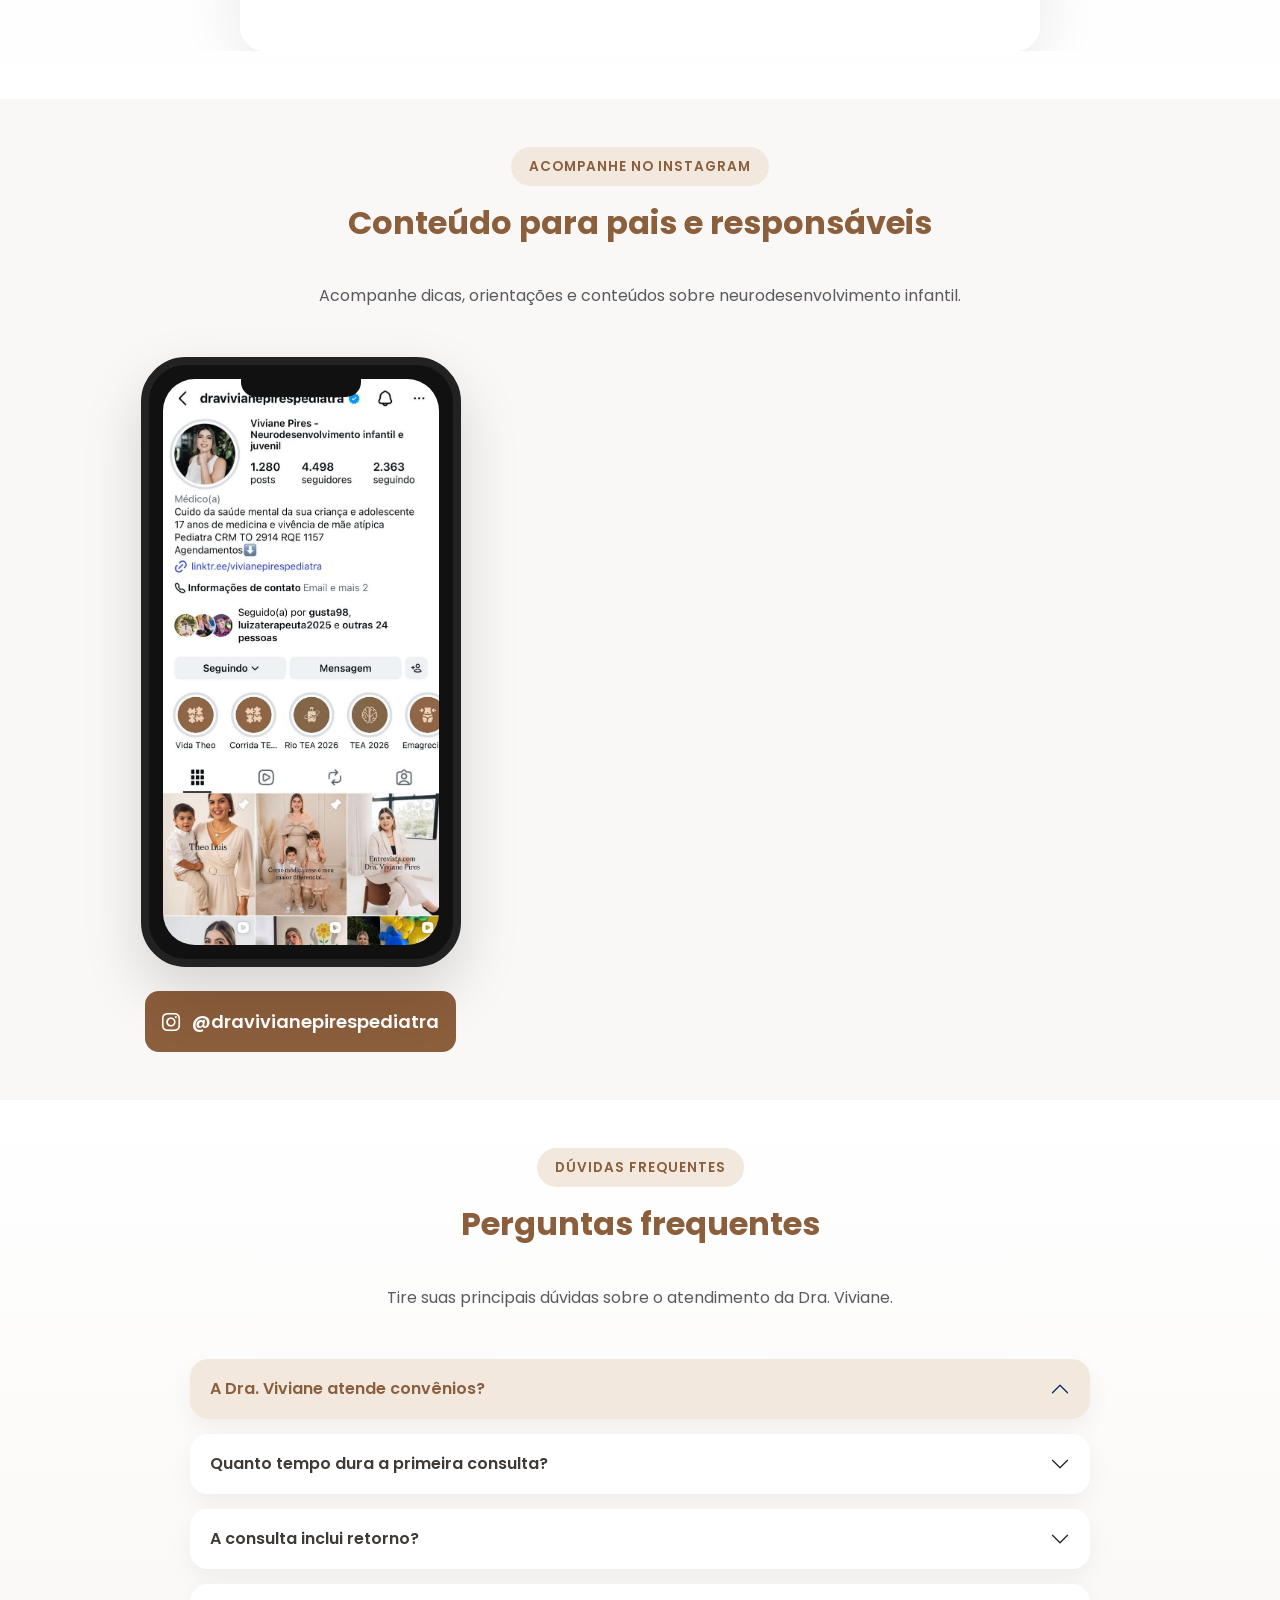
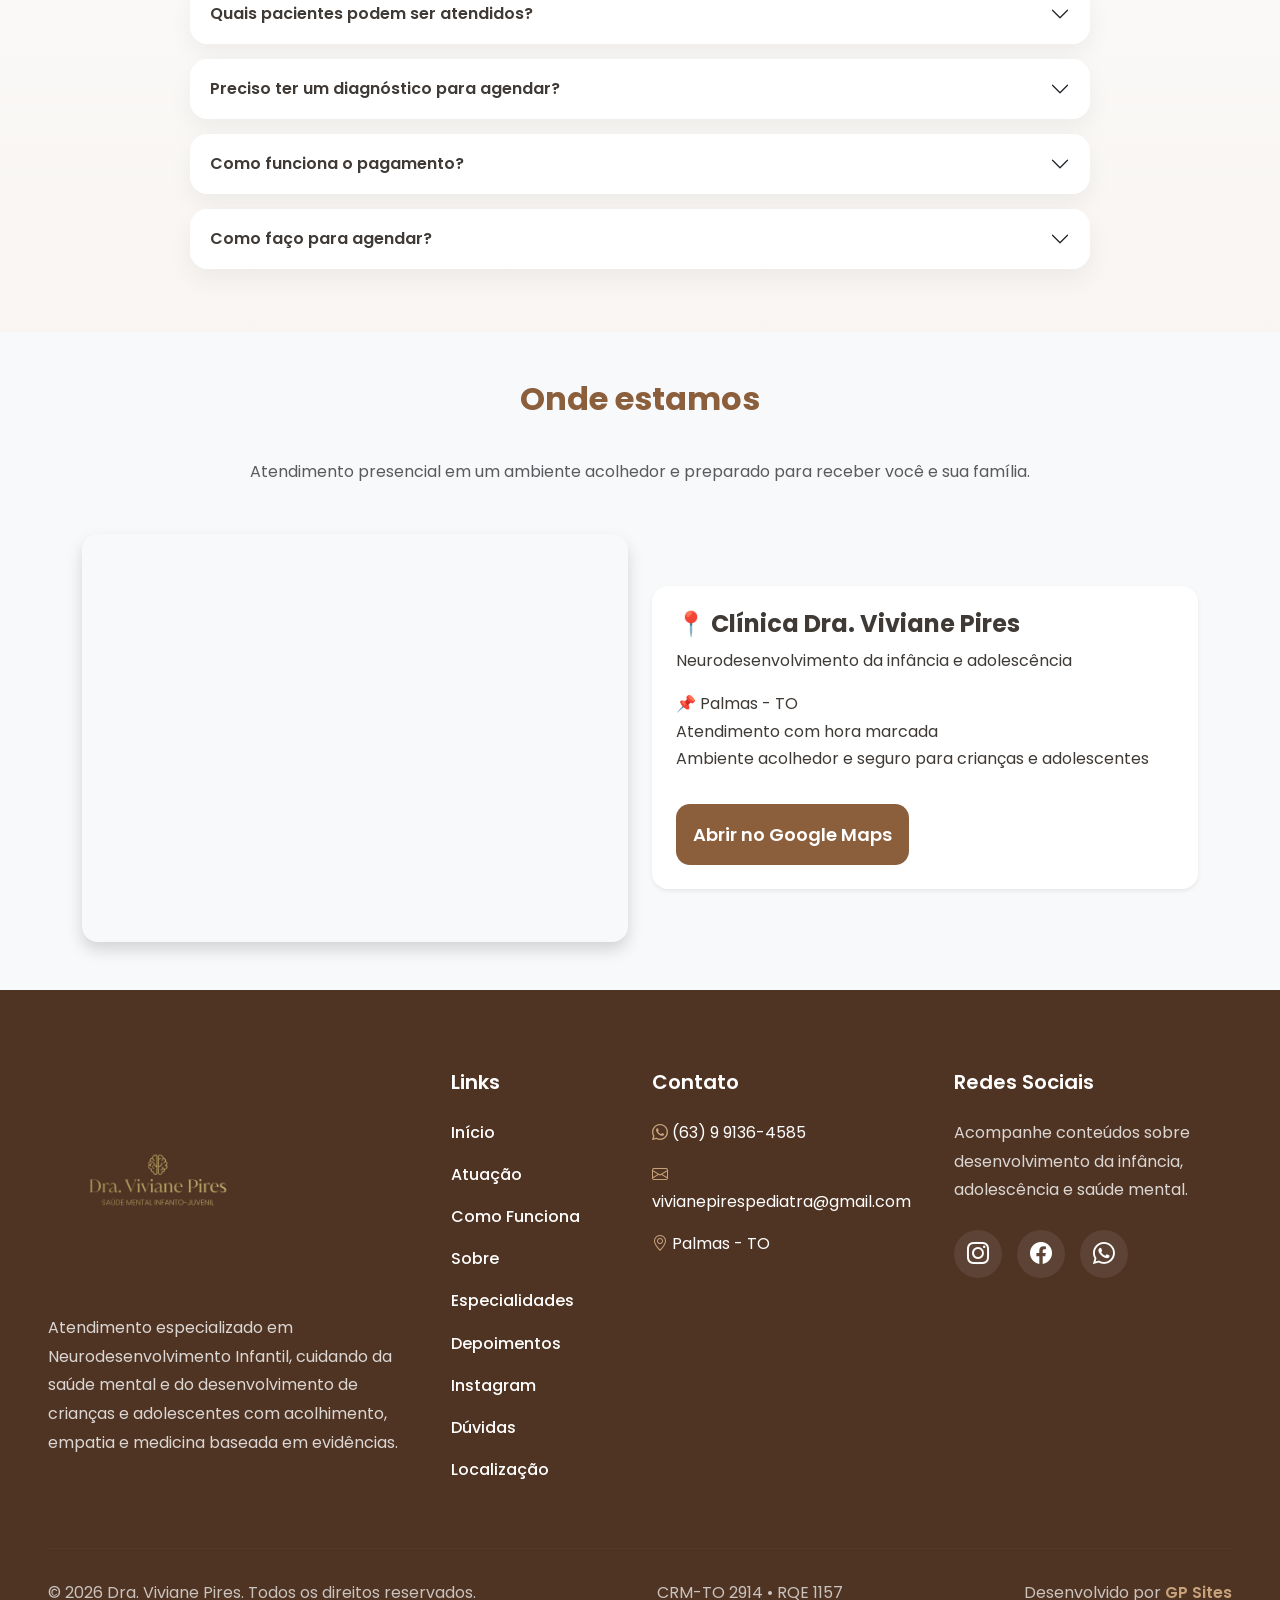
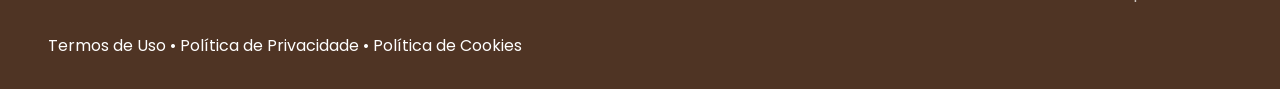
==== commit 90b3a474: "Alterações a pedido do cliente" ====
--- a/index.html
+++ b/index.html
@@ -4,11 +4,35 @@
 <head>
     <meta charset="UTF-8">
     <meta name="viewport" content="width=device-width, initial-scale=1">
-    <title>Dra. Viviane Pires</title>
     <link href="https://cdn.jsdelivr.net/npm/bootstrap@5.3.3/dist/css/bootstrap.min.css" rel="stylesheet">
     <link rel="stylesheet" href="css/style.css">
     <link rel="icon" href="img/icone.png" type="image/png">
     <link rel="stylesheet" href="https://cdn.jsdelivr.net/npm/bootstrap-icons@1.13.1/font/bootstrap-icons.min.css">
+    <title>Dra. Viviane Pires | Neurodesenvolvimento da infância e adolescência em Palmas - TO</title>
+
+    <meta name="description"
+        content="Médica especialista em Neurodesenvolvimento da infância e adolescência em Palmas - TO. Atendimento humanizado para crianças e adolescentes. Agende sua consulta.">
+
+    <meta name="keywords"
+        content="neurodesenvolvimento da infância e adolescência, neuropediatra Palmas, TEA, TDAH, autismo, desenvolvimento da infância e adolescência, médica Palmas">
+
+    <meta name="author" content="Dra. Viviane Pires">
+
+    <meta name="robots" content="index, follow">
+
+    <meta name="language" content="pt-BR">
+
+    <meta name="theme-color" content="#6C63FF">
+    <meta property="og:type" content="website">
+
+    <meta property="og:title" content="Dra. Viviane Pires | Neurodesenvolvimento da infância e adolescência">
+
+    <meta property="og:description"
+        content="Atendimento especializado em neurodesenvolvimento da infância e adolescência em Palmas - TO.">
+
+    <meta property="og:image" content="https://seudominio.com.br/img/compartilhamento.jpg">
+
+    <meta property="og:url" content="https://seudominio.com.br">
 </head>
 
 <body>
@@ -38,11 +62,7 @@
                     </li>
 
                     <li class="nav-item">
-                        <a class="nav-link" href="#sobre">Sobre</a>
-                    </li>
-
-                    <li class="nav-item">
-                        <a class="nav-link" href="#areas">Especialidades</a>
+                        <a class="nav-link" href="#areas">Atuação</a>
                     </li>
 
                     <li class="nav-item">
@@ -50,12 +70,25 @@
                     </li>
 
                     <li class="nav-item">
+                        <a class="nav-link" href="#sobre">Sobre</a>
+                    </li>
+
+                    <li class="nav-item">
+                        <a class="nav-link" href="#especialidades">Especialidades</a>
+                    </li>
+
+                    <li class="nav-item">
                         <a class="nav-link" href="#depoimentos">Depoimentos</a>
+                    </li>
+
+                    <li class="nav-item">
+                        <a class="nav-link" href="#instagram">Instagram</a>
                     </li>
 
                     <li class="nav-item">
                         <a class="nav-link" href="#faq">Dúvidas</a>
                     </li>
+
                     <li class="nav-item">
                         <a class="nav-link" href="#localizacao">Localização</a>
                     </li>
@@ -64,7 +97,8 @@
 
                 <!-- Botão CTA -->
 
-                <a href="#contato" class="btn btn-agendar px-4">
+                <a href="https://wa.me/5563991364585?text=Olá!%20Gostaria%20de%20agendar%20uma%20consulta."
+                    class="btn btn-agendar px-4">
 
                     Agendar Consulta
 
@@ -83,19 +117,32 @@
 
                     <div class="container hero-content">
 
-                        <span class="hero-subtitle">
-                            Neurodesenvolvimento Infantil
-                        </span>
-
                         <h1>
-                            Cuidado integral para mente, emoções e desenvolvimento da sua criança.
+                            Cuidado integral para o desenvolvimento e a saúde mental da infância e adolescência.
                         </h1>
 
-                        <p>
-                            Atendimento especializado em Neurodesenvolvimento Infantil.
-                        </p>
-
-                        <a href="#" class="btn btn-primary">
+                        <div class="hero-info">
+
+                            <div class="hero-info-item">
+                                <i class="bi bi-award-fill"></i>
+                                <span><strong>17+ anos</strong> de experiência na Medicina</span>
+                            </div>
+
+                            <div class="hero-info-item">
+                                <i class="bi bi-heart-fill"></i>
+                                <span>Vivência como <strong>mãe atípica</strong></span>
+                            </div>
+
+                            <div class="hero-info-item">
+                                <i class="bi bi-patch-check-fill"></i>
+                                <span>CRM-TO 2914 • RQE 1157</span>
+                            </div>
+
+                        </div>
+
+                        <a href="https://wa.me/5563991364585?text=Olá!%20Gostaria%20de%20agendar%20uma%20consulta."
+                            class="btn btn-agendar btn-lg mt-4">
+                            <i class="bi bi-whatsapp me-2"></i>
                             Agendar Consulta
                         </a>
 
@@ -176,7 +223,8 @@
                                         definir o melhor plano de acompanhamento para cada caso.
                                     </p>
 
-                                    <a href="#contato" class="btn btn-agendar">
+                                    <a href="https://wa.me/5563991364585?text=Olá!%20Gostaria%20de%20agendar%20uma%20consulta."
+                                        class="btn btn-agendar">
                                         Agendar Avaliação
                                     </a>
 
@@ -216,7 +264,8 @@
                                         parceria com toda a família.
                                     </p>
 
-                                    <a href="#contato" class="btn btn-agendar">
+                                    <a href="https://wa.me/5563991364585?text=Olá!%20Gostaria%20de%20agendar%20uma%20consulta."
+                                        class="btn btn-agendar">
                                         Falar pelo WhatsApp
                                     </a>
 
@@ -245,7 +294,7 @@
                                 <div class="col-lg-6">
 
                                     <span class="banner-tag">
-                                        Desenvolvimento Infantil
+                                        Desenvolvimento da infância e adolescência
                                     </span>
 
                                     <h3>
@@ -257,7 +306,8 @@
                                         desenvolvimento saudável.
                                     </p>
 
-                                    <a href="#contato" class="btn btn-agendar">
+                                    <a href="https://wa.me/5563991364585?text=Olá!%20Gostaria%20de%20agendar%20uma%20consulta."
+                                        class="btn btn-agendar">
                                         Marcar Consulta
                                     </a>
 
@@ -268,7 +318,28 @@
                         </div>
 
                     </div>
-
+                    <!-- Banner 4 -->
+
+                    <div class="carousel-item">
+
+                        <div class="banner-card-campanha">
+
+                            <div class="row align-items-center">
+
+                                <div class="col-lg-12">
+
+                                    <a
+                                        href="https://wa.me/5563991364585?text=Olá!%20Gostaria%20de%20agendar%20uma%20consulta."><img
+                                            src="img/banner-ferias.png" class="img-fluid  shadow"></a>
+
+                                </div>
+
+
+                            </div>
+
+                        </div>
+
+                    </div>
                 </div>
 
                 <!-- Controles -->
@@ -297,7 +368,7 @@
         <div class="text-center mb-5">
             <h2>Áreas de Atuação</h2>
             <p class="text-muted">
-                Atendimento especializado no acompanhamento do desenvolvimento infantil.
+                Atendimento especializado no acompanhamento do desenvolvimento da infância e adolescência.
             </p>
         </div>
 
@@ -323,7 +394,7 @@
                 <div class="card h-100 text-center p-4">
                     <i class="bi bi-bar-chart-line-fill area-icon"></i>
                     <h5>Neurodesenvolvimento</h5>
-                    <p>Monitoramento das etapas do desenvolvimento infantil.</p>
+                    <p>Monitoramento das etapas do desenvolvimento da infância e adolescência.</p>
                 </div>
             </div>
 
@@ -354,7 +425,7 @@
             <div class="col-lg-3 col-md-6">
                 <div class="card h-100 text-center p-4">
                     <i class="bi bi-heart-pulse-fill area-icon"></i>
-                    <h5>Saúde Mental Infantil</h5>
+                    <h5>Saúde Mental da infância e adolescência</h5>
                     <p>Cuidado integral da saúde emocional e comportamental da criança.</p>
                 </div>
             </div>
@@ -362,128 +433,267 @@
             <div class="col-lg-3 col-md-6">
                 <div class="card h-100 text-center p-4">
                     <i class="bi bi-clipboard2-pulse-fill area-icon"></i>
-                    <h5>Avaliação Infantil</h5>
+                    <h5>Avaliação da infância e adolescência</h5>
                     <p>Avaliação clínica completa para um diagnóstico preciso.</p>
                 </div>
             </div>
-
+            <div class="col-lg-3 col-md-6">
+                <div class="card h-100 text-center p-4">
+                    <i class="bi bi-moon-stars-fill area-icon"></i>
+                    <h5>Sono Infantil</h5>
+                    <p>Orientação e manejo do sono para promover um desenvolvimento saudável e melhor qualidade de vida.
+                    </p>
+                </div>
+            </div>
+
+            <div class="col-lg-3 col-md-6">
+                <div class="card h-100 text-center p-4">
+                    <i class="bi bi-phone-fill area-icon"></i>
+                    <h5>Redução de Telas</h5>
+                    <p>Estratégias para equilibrar o uso de dispositivos eletrônicos e estimular hábitos saudáveis.</p>
+                </div>
+            </div>
+
+            <div class="col-lg-3 col-md-6">
+                <div class="card h-100 text-center p-4">
+                    <i class="bi bi-calendar2-week-fill area-icon"></i>
+                    <h5>Adaptação de Rotina</h5>
+                    <p>Planejamento de rotinas individualizadas para favorecer o desenvolvimento e o bem-estar da
+                        criança.</p>
+                </div>
+            </div>
+
+            <div class="col-lg-3 col-md-6">
+                <div class="card h-100 text-center p-4">
+                    <i class="bi bi-person-hearts area-icon"></i>
+                    <h5>Cuidados com o Adolescente</h5>
+                    <p>Acompanhamento do desenvolvimento físico, emocional e comportamental durante a adolescência.</p>
+                </div>
+            </div>
         </div>
     </section>
     <section id="processo" class="processo-section py-5">
 
-    <div class="container">
-
-        <div class="text-center mb-5">
-
-            <span class="section-tag">
-                COMO FUNCIONA
-            </span>
-
-            <h2>
-                Um atendimento pensado para acolher sua família
-            </h2>
-
-            <p class="text-muted">
-                Da primeira conversa ao acompanhamento, cada etapa é realizada com atenção, empatia e cuidado individualizado.
-            </p>
+        <div class="container">
+
+            <div class="text-center mb-5">
+
+                <span class="section-tag">
+                    COMO FUNCIONA O ATENDIMENTO
+                </span>
+
+                <h2>
+                    Um atendimento exclusivo, individualizado e sem pressa.
+                </h2>
+
+                <p class="text-muted">
+                    Cada criança recebe o tempo, a atenção e o cuidado necessários para uma avaliação completa e um
+                    plano terapêutico personalizado.
+                </p>
+
+            </div>
+
+            <div class="row g-4">
+
+                <!-- Card 1 -->
+
+                <div class="col-lg-3 col-md-6">
+
+                    <div class="process-card">
+
+                        <div class="process-icon">
+                            <i class="bi bi-clock-history"></i>
+                        </div>
+
+                        <h4>Consulta Longa</h4>
+
+                        <p>
+                            A primeira consulta dura, em média,
+                            <strong>1h30 a 2 horas</strong>, permitindo compreender toda a história da criança e
+                            construir um plano terapêutico individualizado.
+                        </p>
+
+                    </div>
+
+                </div>
+
+                <!-- Card 2 -->
+
+                <div class="col-lg-3 col-md-6">
+
+                    <div class="process-card">
+
+                        <div class="process-icon">
+                            <i class="bi bi-person-heart"></i>
+                        </div>
+
+                        <h4>Atendimento Humanizado</h4>
+
+                        <p>
+                            Sem consultas rápidas e sem convênios.
+                            Cada família recebe acolhimento, escuta atenta e um atendimento totalmente personalizado.
+                        </p>
+
+                    </div>
+
+                </div>
+
+                <!-- Card 3 -->
+
+                <div class="col-lg-3 col-md-6">
+
+                    <div class="process-card">
+
+                        <div class="process-icon">
+                            <i class="bi bi-stars"></i>
+                        </div>
+
+                        <h4>Plano Premium</h4>
+
+                        <p>
+                            Para famílias que desejam acompanhamento contínuo, com consultas presenciais, orientação
+                            parental, análise de exames, suporte e acompanhamento da evolução da criança.
+                        </p>
+
+                    </div>
+
+                </div>
+
+                <!-- Card 4 -->
+
+                <div class="col-lg-3 col-md-6">
+
+                    <div class="process-card">
+
+                        <div class="process-icon">
+                            <i class="bi bi-calendar-check"></i>
+                        </div>
+
+                        <h4>Agendamento Exclusivo</h4>
+
+                        <p>
+                            Trabalhamos somente com horário marcado e pagamento antecipado, garantindo que cada família
+                            tenha o tempo reservado exclusivamente para seu atendimento.
+                        </p>
+
+                    </div>
+
+                </div>
+
+            </div>
+
+            <!-- Tipos de Atendimento -->
+
+            <div class="row mt-5 g-4">
+
+                <div class="col-lg-6">
+
+                    <div class="atendimento-card">
+
+                        <span class="badge bg-light text-dark mb-3">
+                            PLANO DE ACOMPANHAMENTO PREMIUM
+                        </span>
+
+                        <h3>
+                            Cuidado contínuo durante 6 meses
+                        </h3>
+
+                        <ul>
+
+                            <li>✔ 3 consultas presenciais</li>
+
+                            <li>✔ Orientação parental</li>
+
+                            <li>✔ Avaliação de exames e relatórios</li>
+
+                            <li>✔ Ajustes de conduta quando necessário</li>
+
+                            <li>✔ Renovação de receitas e documentos (quando indicado)</li>
+
+                            <li>✔ Canal direto com a médica para dúvidas relacionadas ao tratamento</li>
+
+                        </ul>
+
+                    </div>
+
+                </div>
+
+                <div class="col-lg-6">
+
+                    <div class="atendimento-card">
+
+                        <span class="badge bg-light text-dark mb-3">
+                            CONSULTA INDIVIDUAL
+                        </span>
+
+                        <h3>
+                            Avaliação completa e personalizada
+                        </h3>
+
+                        <ul>
+
+                            <li>✔ Consulta completa e individualizada</li>
+
+                            <li>✔ Avaliação detalhada do neurodesenvolvimento</li>
+
+                            <li>✔ Revisão de exames, laudos e relatórios</li>
+
+                            <li>✔ Plano terapêutico personalizado</li>
+
+                            <li>✔ Emissão de documentos quando houver indicação clínica</li>
+
+                        </ul>
+
+                    </div>
+
+                </div>
+
+            </div>
+
+            <!-- Destaque -->
+
+            <div class="alert rounded-4 mt-5 p-4 border-0 shadow-sm" style="background:#faf6f2;">
+
+                <div class="d-flex align-items-start">
+
+                    <i class="bi bi-heart-fill fs-2 me-3" style="color:#8B6B5A;"></i>
+
+                    <div>
+
+                        <h4 class="mb-3" style="color:#6B4F3F;">
+                            Por que trabalhamos dessa forma?
+                        </h4>
+
+                        <p class="mb-0">
+                            A Dra. Viviane acredita que um atendimento de excelência exige tempo, atenção e
+                            disponibilidade.
+                            Além de médica, ela também é mãe de uma criança típica e de uma criança atípica,
+                            compreendendo profundamente os desafios enfrentados pelas famílias.
+                            Por isso, sua agenda é organizada exclusivamente com horários agendados e pagamento
+                            antecipado, permitindo oferecer um atendimento verdadeiramente humanizado, sem pressa e com
+                            foco total em cada paciente.
+                        </p>
+
+                    </div>
+
+                </div>
+
+            </div>
+
+            <div class="text-center mt-5">
+
+                <a href="https://wa.me/5563991364585?text=Olá!%20Gostaria%20de%20agendar%20uma%20consulta."
+                    class="btn btn-agendar btn-lg px-5">
+
+                    Agendar Consulta
+
+                </a>
+
+            </div>
 
         </div>
 
-        <div class="row g-4">
-
-            <div class="col-lg-3 col-md-6">
-
-                <div class="process-card">
-
-                    <div class="process-icon">
-                        <i class="bi bi-whatsapp"></i>
-                    </div>
-
-                    <span class="process-number">01</span>
-
-                    <h4>Entre em contato</h4>
-
-                    <p>
-                        Fale conosco pelo WhatsApp ou preencha o formulário de pré-atendimento para iniciar o agendamento.
-                    </p>
-
-                </div>
-
-            </div>
-
-            <div class="col-lg-3 col-md-6">
-
-                <div class="process-card">
-
-                    <div class="process-icon">
-                        <i class="bi bi-calendar-check"></i>
-                    </div>
-
-                    <span class="process-number">02</span>
-
-                    <h4>Agende a consulta</h4>
-
-                    <p>
-                        Escolhemos a melhor data e horário para realizar a avaliação da criança ou adolescente.
-                    </p>
-
-                </div>
-
-            </div>
-
-            <div class="col-lg-3 col-md-6">
-
-                <div class="process-card">
-
-                    <div class="process-icon">
-                        <i class="bi bi-heart-pulse"></i>
-                    </div>
-
-                    <span class="process-number">03</span>
-
-                    <h4>Avaliação especializada</h4>
-
-                    <p>
-                        A consulta é realizada de forma acolhedora, considerando o histórico, comportamento e desenvolvimento.
-                    </p>
-
-                </div>
-
-            </div>
-
-            <div class="col-lg-3 col-md-6">
-
-                <div class="process-card">
-
-                    <div class="process-icon">
-                        <i class="bi bi-stars"></i>
-                    </div>
-
-                    <span class="process-number">04</span>
-
-                    <h4>Acompanhamento</h4>
-
-                    <p>
-                        Após a avaliação, é elaborado um plano individualizado com orientações para a família e seguimento clínico.
-                    </p>
-
-                </div>
-
-            </div>
-
-        </div>
-
-        <div class="text-center mt-5">
-
-            <a href="#contato" class="btn btn-agendar btn-lg px-5">
-                Agendar Consulta
-            </a>
-
-        </div>
-
-    </div>
-
-</section>
+    </section>
     <section id="sobre" class="sobre-section py-5">
 
         <div class="container">
@@ -527,30 +737,148 @@
 
                 <div class="col-lg-7">
 
-                    <span class="section-tag">
-                        SOBRE A DRA. VIVIANE
-                    </span>
-
-                    <h2>
-                        Cuidando da saúde mental e do desenvolvimento de crianças e adolescentes.
-                    </h2>
-
-                    <p class="lead">
-                        Com <strong>17 anos de experiência na medicina</strong>, a Dra. Viviane Pires dedica sua
-                        carreira ao acompanhamento do desenvolvimento infantil e da saúde mental de crianças e
-                        adolescentes, oferecendo um atendimento humanizado e baseado em evidências.
-                    </p>
-
-                    <p>
-                        Além da experiência médica, sua vivência como <strong>mãe atípica</strong> proporciona uma
-                        compreensão profunda dos desafios enfrentados pelas famílias, permitindo um cuidado
-                        acolhedor, individualizado e empático em cada atendimento.
-                    </p>
-
-                    <p>
-                        Seu objetivo é caminhar ao lado das famílias, promovendo o desenvolvimento saudável da
-                        criança e do adolescente por meio de orientação, avaliação e acompanhamento especializado.
-                    </p>
+                    <div class="sobre-content">
+
+                        <span class="section-tag">
+                            SOBRE A DRA. VIVIANE
+                        </span>
+
+                        <h2>
+                            Uma história construída pela Medicina, fortalecida pela maternidade e guiada pelo propósito
+                            de cuidar.
+                        </h2>
+
+                        <div class="sobre-scroll">
+
+
+
+                            <p>
+                                Minha história com a Medicina começou muito antes da faculdade. Desde pequena, eu tinha
+                                um sonho muito claro: ser médica.
+                            </p>
+
+                            <p>
+                                Sou filha de médicos e cresci vendo meus pais dedicarem suas vidas ao cuidado das
+                                pessoas. Além disso, tenho cinco irmãos médicos. A Medicina sempre fez parte da nossa
+                                rotina, das conversas à mesa e, principalmente, dos valores que aprendemos dentro de
+                                casa.
+                            </p>
+
+                            <p>
+                                Foi na minha família que entendi que Medicina é muito mais do que diagnosticar doenças
+                                ou prescrever tratamentos. Medicina é amor, dedicação, responsabilidade, esforço e
+                                compromisso com a vida. É estar presente nos momentos mais difíceis e fazer tudo o que
+                                estiver ao nosso alcance para aliviar o sofrimento de quem confia em nós.
+                            </p>
+
+                            <p>
+                                Em <strong>2009</strong>, aos 24 anos de idade, realizei o maior sonho da minha vida ao
+                                me formar em Medicina pela <strong>Universidade de Alfenas (UNIFENAS)</strong>, campus
+                                de Belo Horizonte. Desde aquele dia, nunca mais parei de estudar. Sempre acreditei que a
+                                Medicina exige atualização constante e que cada novo conhecimento representa uma
+                                oportunidade de oferecer um cuidado ainda melhor aos meus pacientes.
+                            </p>
+
+                            <p>
+                                Em seguida, realizei residência médica em <strong>Pediatria pela Santa Casa de Belo
+                                    Horizonte</strong>, uma instituição que consolidou minha formação e fortaleceu minha
+                                paixão pelo cuidado da infância e adolescência.
+                            </p>
+
+                            <p>
+                                Ainda em Belo Horizonte, fiz pós-graduação em <strong>Urgência e Emergência</strong> e
+                                <strong>Terapia Intensiva Pediátrica</strong>. Foram anos intensos, de muito
+                                aprendizado, que me ensinaram a importância do conhecimento técnico aliado ao cuidado
+                                humanizado.
+                            </p>
+
+                            <p>
+                                Quando retornei para Palmas, continuei atuando como pediatra. No entanto, com o passar
+                                dos anos, percebi que meu propósito estava cada vez mais voltado ao desenvolvimento
+                                infantil e à saúde mental de crianças e adolescentes.
+                            </p>
+
+                            <p>
+                                Em <strong>2018</strong>, iniciei meus atendimentos em <strong>Neurodesenvolvimento
+                                    Infantil</strong>, após me especializar na área por meio de formações pela
+                                <strong>USP de Ribeirão Preto</strong> e pela <strong>Faculdade Gaúcha</strong>, em
+                                Psiquiatria e Neurodesenvolvimento Infantil.
+                            </p>
+
+                            <div class="alert alert-light border-start border-4 border-warning rounded-4 my-4">
+
+                                <h5 class="mb-3">
+                                    💛 Foi nesse momento que minha história profissional encontrou minha história
+                                    pessoal.
+                                </h5>
+
+                                <p>
+                                    Além de médica, eu me tornei <strong>mãe de uma criança atípica</strong>.
+                                </p>
+
+                                <p>
+                                    Vivenciar o desenvolvimento do meu próprio filho transformou completamente minha
+                                    forma de enxergar a Medicina. Passei a conhecer, não apenas como profissional, mas
+                                    também como mãe, as dúvidas, os medos, a ansiedade e a busca incessante por
+                                    respostas que tantas famílias enfrentam diariamente.
+                                </p>
+
+                                <p>
+                                    O diagnóstico do meu filho aconteceu durante <strong>uma consulta online</strong>.
+                                    Aquele momento marcou profundamente a nossa história e reforçou em mim a importância
+                                    de um olhar atento, de uma escuta acolhedora e da intervenção precoce.
+                                </p>
+
+                                <p class="mb-0">
+                                    Hoje, consigo compreender meus pacientes e suas famílias não apenas pela ciência,
+                                    mas também pela experiência de quem vive essa realidade dentro de casa.
+                                </p>
+
+                            </div>
+
+                            <p>
+                                Desde então, dedico minha vida ao atendimento de crianças, adolescentes e jovens
+                                neurodivergentes, acompanhando pacientes desde o nascimento até os 21 anos de idade.
+                            </p>
+
+                            <p>
+                                Ao longo dessa caminhada, continuei investindo na minha formação. Sou pós-graduada em
+                                <strong>Neurologia Pediátrica</strong> e em <strong>Psiquiatria Infantil</strong> pela
+                                <strong>IBCMED</strong>. Também possuo capacitação em educação parental, manejo do sono
+                                infantil, puericultura, suplementação e organização de rotina, porque acredito que
+                                cuidar de uma criança significa olhar para o seu desenvolvimento de forma completa.
+                            </p>
+
+                            <p>
+                                Hoje, meu atendimento une <strong>Pediatria Geral</strong>, <strong>Neurodesenvolvimento
+                                    Infantil</strong> e <strong>Saúde Mental Infantojuvenil</strong>, sempre baseado na
+                                ciência, na escuta atenta e no respeito à individualidade de cada criança e de cada
+                                família.
+                            </p>
+
+                            <p>
+                                Acredito profundamente que um diagnóstico muda uma vida apenas quando ele vem
+                                acompanhado de acolhimento, orientação e intervenção precoce. É por isso que continuo
+                                estudando todos os dias, buscando oferecer um atendimento individualizado, humano e
+                                baseado nas melhores evidências científicas.
+                            </p>
+
+                            <p>
+                                Mais do que exercer uma profissão, vivo o propósito que sonhei desde a infância. A
+                                Medicina me escolheu muito cedo, e hoje tenho a alegria de transformar esse sonho em
+                                cuidado, todos os dias, ao lado das famílias que confiam em mim.
+                            </p>
+
+                            <p class="fw-bold mb-0">
+                                Essa é a minha história. E ela continua sendo escrita a cada criança e a cada família
+                                que tenho o privilégio de acompanhar.
+                            </p>
+
+
+
+                        </div>
+
+                    </div>
 
                     <div class="row mt-4">
 
@@ -592,6 +920,120 @@
 
                     </div>
 
+                </div>
+
+            </div>
+
+        </div>
+
+    </section>
+    <section id="especialidades" class="especialidades-section py-5">
+
+        <div class="container">
+
+            <div class="text-center mb-5">
+
+                <span class="section-tag">
+                    ESPECIALIDADES E FORMAÇÕES
+                </span>
+
+                <h2>
+                    Conhecimento científico, atualização constante e experiência prática.
+                </h2>
+
+                <p class="text-muted">
+                    Formação construída ao longo de anos de dedicação ao desenvolvimento infantil e à saúde mental de
+                    crianças e adolescentes.
+                </p>
+
+            </div>
+
+            <div class="row g-4">
+
+                <div class="col-lg-6 col-md-6">
+                    <div class="especialidade-card">
+                        <i class="bi bi-award-fill"></i>
+                        <h5>PEDIATRA</h5>
+                    </div>
+                </div>
+
+                <div class="col-lg-6 col-md-6">
+                    <div class="especialidade-card">
+                        <i class="bi bi-hospital-fill"></i>
+                        <h5>PÓS-GRADUADA EM URGÊNCIA E EMERGÊNCIAS PEDIÁTRICAS</h5>
+                    </div>
+                </div>
+
+                <div class="col-lg-6 col-md-6">
+                    <div class="especialidade-card">
+                        <i class="bi bi-heart-pulse-fill"></i>
+                        <h5>PUERICULTURA</h5>
+                    </div>
+                </div>
+
+                <div class="col-lg-6 col-md-6">
+                    <div class="especialidade-card">
+                        <i class="bi bi-capsule-pill"></i>
+                        <h5>SUPLEMENTAÇÃO NA PEDIATRIA NA NEURODIVERGÊNCIA</h5>
+                    </div>
+                </div>
+
+                <div class="col-lg-6 col-md-6">
+                    <div class="especialidade-card">
+                        <i class="bi bi-moon-stars-fill"></i>
+                        <h5>CONSULTORA DE SONO, EDUCADORA PARENTAL</h5>
+                    </div>
+                </div>
+
+                <div class="col-lg-6 col-md-6">
+                    <div class="especialidade-card">
+                        <i class="bi bi-emoji-smile-fill"></i>
+                        <h5>PÓS-GRADUADA EM PSIQUIATRIA DA INFÂNCIA E ADOLESCÊNCIA</h5>
+                    </div>
+                </div>
+
+                <div class="col-lg-6 col-md-6">
+                    <div class="especialidade-card">
+                        <i class="bi bi-diagram-2-fill"></i>
+                        <h5>PÓS-GRADUADA EM NEUROLOGIA INFANTIL</h5>
+                    </div>
+                </div>
+
+                <div class="col-lg-6 col-md-6">
+                    <div class="especialidade-card">
+                        <i class="bi bi-clipboard2-pulse-fill"></i>
+                        <h5>PÓS-GRADUADA EM PSIQUIATRIA</h5>
+                    </div>
+                </div>
+
+                <div class="col-lg-6">
+                    <div class="especialidade-card">
+                        <i class="bi bi-book-fill"></i>
+                        <h5>CURSO LIVRE DE ANÁLISE DO COMPORTAMENTO APLICADA, ORGANIZAÇÃO DE ROTINA E EDUCAÇÃO
+                            PARENTAL</h5>
+                    </div>
+                </div>
+
+                <div class="col-lg-6">
+                    <div class="especialidade-card">
+                        <i class="bi bi-people-fill"></i>
+                        <h5>CURSO LIVRE DE ATENDIMENTO EM ADOLESCÊNCIA</h5>
+                    </div>
+                </div>
+
+                <div class="col-lg-6">
+                    <div class="especialidade-card">
+                        <i class="bi bi-phone-fill"></i>
+                        <h5>CURSO LIVRE EM ROTINA E REDUÇÃO DE TELAS</h5>
+                    </div>
+                </div>
+
+                <div class="col-lg-6">
+                    <div class="especialidade-card destaque">
+                        <i class="bi bi-heart-fill"></i>
+                        <h5>EXPERIÊNCIA DE MÃE ATÍPICA (LIZ, 6 ANOS E THEO LUÍS, 3 ANOS E
+                            MEIO)</h5>
+                    </div>
                 </div>
 
             </div>
@@ -609,7 +1051,19 @@
                     Relatos de mães e pais que confiaram no cuidado da Dra. Viviane
                 </p>
             </div>
-
+            <div class="text-center mb-4">
+
+                <div class="google-badge">
+
+                    <i class="bi bi-google"></i>
+
+                    <strong>5,0 ★</strong>
+
+                    <span>+50 avaliações no Google</span>
+
+                </div>
+
+            </div>
             <div id="testimonialCarousel" class="carousel slide" data-bs-ride="carousel">
 
                 <div class="carousel-inner">
@@ -620,14 +1074,16 @@
                         <div class="testimonial-card mx-auto">
 
                             <p class="quote">
-                                “A Dra. Viviane foi essencial no diagnóstico do meu filho. Atendimento humano e
-                                extremamente cuidadoso.”
+                                "Hoje tive a oportunidade de ser atendida pela Dra. Viviane. Ela transmite
+                                tranquilidade, acolhimento e muito conhecimento. Como avó de uma criança atípica, saí da
+                                consulta segura e grata por todo o cuidado recebido."
                             </p>
 
                             <div class="stars">★★★★★</div>
 
-                            <h5>Mariana S.</h5>
-                            <span>Mãe de paciente</span>
+                            <h5>Carla Vicentina Simões Silva Oscar</h5>
+
+                            <span>Avó de paciente • Google</span>
 
                         </div>
 
@@ -639,14 +1095,15 @@
                         <div class="testimonial-card mx-auto">
 
                             <p class="quote">
-                                “Profissional incrível. Explica tudo com calma e transmite muita segurança para a
-                                família.”
+                                "Excelente profissional! Muito educada, pontual e dedicada. O atendimento foi para meu
+                                filho adolescente com diagnóstico e nos sentimos acolhidos durante toda a consulta."
                             </p>
 
                             <div class="stars">★★★★★</div>
 
-                            <h5>Juliana R.</h5>
-                            <span>Mãe de paciente</span>
+                            <h5>Neyla Carvalho</h5>
+
+                            <span>Mãe de paciente • Google</span>
 
                         </div>
 
@@ -658,13 +1115,195 @@
                         <div class="testimonial-card mx-auto">
 
                             <p class="quote">
-                                “Mudou completamente nossa forma de entender o desenvolvimento do nosso filho.”
+                                "Médica humana e acolhedora. Foi quem realizou o tão sonhado diagnóstico do meu filho.
+                                Sou muito grata por todo o cuidado."
                             </p>
 
                             <div class="stars">★★★★★</div>
 
-                            <h5>Fernanda L.</h5>
-                            <span>Mãe de paciente</span>
+                            <h5>Carla</h5>
+
+                            <span>Mãe de paciente • Google</span>
+
+                        </div>
+
+                    </div>
+
+                    <!-- ITEM 4 -->
+                    <div class="carousel-item">
+
+                        <div class="testimonial-card mx-auto">
+
+                            <p class="quote">
+                                "A Dra. Viviane é excelente profissional. Tem muito carinho pelos pacientes, faz uma
+                                avaliação completa e conversa com calma. É uma consulta que realmente vale a pena."
+                            </p>
+
+                            <div class="stars">★★★★★</div>
+
+                            <h5>Kátia Kêytlen Marinho</h5>
+
+                            <span>Mãe de paciente • Google</span>
+
+                        </div>
+
+                    </div>
+
+                    <!-- ITEM 5 -->
+                    <div class="carousel-item">
+
+                        <div class="testimonial-card mx-auto">
+
+                            <p class="quote">
+                                "Profissional de excelência, atendimento humanizado e muito acolhedor. Demonstra grande
+                                conhecimento e transmite segurança durante toda a consulta."
+                            </p>
+
+                            <div class="stars">★★★★★</div>
+
+                            <h5>Geanes Santos</h5>
+
+                            <span>Google</span>
+
+                        </div>
+
+                    </div>
+
+                    <!-- ITEM 6 -->
+                    <div class="carousel-item">
+
+                        <div class="testimonial-card mx-auto">
+
+                            <p class="quote">
+                                "Profissional maravilhosa que acolhe e ajuda muito, tanto no diagnóstico quanto no
+                                tratamento. Nota 1000. Vale muito a pena a consulta."
+                            </p>
+
+                            <div class="stars">★★★★★</div>
+
+                            <h5>Ana Iris Santana Teixeira</h5>
+
+                            <span>Mãe de paciente • Google</span>
+
+                        </div>
+
+                    </div>
+
+                    <!-- ITEM 7 -->
+                    <div class="carousel-item">
+
+                        <div class="testimonial-card mx-auto">
+
+                            <p class="quote">
+                                "Dra. Viviane é muito competente e ao mesmo tempo extremamente acolhedora. É uma
+                                profissional que transmite confiança e cuidado em cada atendimento."
+                            </p>
+
+                            <div class="stars">★★★★★</div>
+
+                            <h5>Cleidyany Santos</h5>
+
+                            <span>Google</span>
+
+                        </div>
+
+                    </div>
+
+                    <!-- ITEM 8 -->
+                    <div class="carousel-item">
+
+                        <div class="testimonial-card mx-auto">
+
+                            <p class="quote">
+                                "Profissional de excelência. Explica o diagnóstico com clareza e ensina como lidar com
+                                cada situação. Indico de olhos fechados."
+                            </p>
+
+                            <div class="stars">★★★★★</div>
+
+                            <h5>Sthefane Michelle</h5>
+
+                            <span>Google</span>
+
+                        </div>
+
+                    </div>
+
+                    <!-- ITEM 9 -->
+                    <div class="carousel-item">
+
+                        <div class="testimonial-card mx-auto">
+
+                            <p class="quote">
+                                "A melhor psiquiatra infantil. Médica do meu filho. Humana, extremamente atualizada e
+                                uma profissional que faz toda a diferença."
+                            </p>
+
+                            <div class="stars">★★★★★</div>
+
+                            <h5>Jessica Nominato</h5>
+
+                            <span>Mãe de paciente • Google</span>
+
+                        </div>
+
+                    </div>
+
+                    <!-- ITEM 10 -->
+                    <div class="carousel-item">
+
+                        <div class="testimonial-card mx-auto">
+
+                            <p class="quote">
+                                "Meu filho é autista e fomos muito bem recebidos. Desde a primeira consulta percebemos o
+                                cuidado, a atenção e o carinho com toda a família."
+                            </p>
+
+                            <div class="stars">★★★★★</div>
+
+                            <h5>Nadia Caroline Barbosa</h5>
+
+                            <span>Mãe de paciente • Google</span>
+
+                        </div>
+
+                    </div>
+
+                    <!-- ITEM 11 -->
+                    <div class="carousel-item">
+
+                        <div class="testimonial-card mx-auto">
+
+                            <p class="quote">
+                                "Médica excelente, atendimento realmente voltado para a criança. Muito conhecimento na
+                                área e um cuidado humanizado durante toda a consulta."
+                            </p>
+
+                            <div class="stars">★★★★★</div>
+
+                            <h5>Mileni Sagrado</h5>
+
+                            <span>Mãe de paciente • Google</span>
+
+                        </div>
+
+                    </div>
+
+                    <!-- ITEM 12 -->
+                    <div class="carousel-item">
+
+                        <div class="testimonial-card mx-auto">
+
+                            <p class="quote">
+                                "Muito conhecimento e um atendimento extremamente acolhedor. Nos transmitiu segurança em
+                                todas as orientações. Excelente profissional."
+                            </p>
+
+                            <div class="stars">★★★★★</div>
+
+                            <h5>Antonio Carlos Silva Chagas</h5>
+
+                            <span>Google</span>
 
                         </div>
 
@@ -688,7 +1327,7 @@
         </div>
 
     </section>
-    <section id="contato" class="py-5">
+    <!-- <section id="contato" class="py-5">
 
         <div class="container">
 
@@ -878,162 +1517,294 @@
 
         </div>
 
+    </section> -->
+    <section id="instagram" class="instagram-section py-5">
+
+        <div class="container">
+
+            <div class="text-center mb-5">
+
+                <span class="section-tag">
+                    ACOMPANHE NO INSTAGRAM
+                </span>
+
+                <h2>Conteúdo para pais e responsáveis</h2>
+
+                <p class="text-muted">
+                    Acompanhe dicas, orientações e conteúdos sobre neurodesenvolvimento infantil.
+                </p>
+
+            </div>
+
+            <div class="row align-items-center g-5">
+
+                <!-- CELULAR -->
+
+                <div class="col-lg-5 text-center">
+
+                    <div class="phone-frame">
+
+                        <img src="img/instagran.jpeg" alt="Instagram Dra. Viviane" class="phone-screen">
+
+                    </div>
+
+                    <a href="https://www.instagram.com/dravivianepirespediatra/" target="_blank"
+                        class="btn btn-agendar mt-4">
+
+                        <i class="bi bi-instagram me-2"></i>
+
+                        @dravivianepirespediatra
+
+                    </a>
+
+                </div>
+
+                <!-- POST -->
+
+                <div class="col-lg-7">
+
+                    <blockquote class="instagram-media"
+                        data-instgrm-permalink="https://www.instagram.com/p/DZtBw5ou4FA/" data-instgrm-version="14"
+                        style="width:100%; max-width:540px; margin:auto;">
+
+                    </blockquote>
+
+                </div>
+
+            </div>
+
+        </div>
+
     </section>
-    <section id="faq" class="faq-section py-5">
-
-        <div class="container">
-
-            <div class="text-center mb-5">
-
-                <h2>Dúvidas Frequentes</h2>
-
-                <p class="text-muted">
-                    Respostas para as principais perguntas das famílias
-                </p>
-
-            </div>
-
-            <div class="accordion faq-accordion" id="faqAccordion">
-
-                <!-- ITEM 1 -->
-                <div class="accordion-item">
-
-                    <h2 class="accordion-header" id="q1">
-
-                        <button class="accordion-button" type="button" data-bs-toggle="collapse" data-bs-target="#a1">
-
-                            Quando devo procurar um especialista em neurodesenvolvimento?
-
-                        </button>
-
-                    </h2>
-
-                    <div id="a1" class="accordion-collapse collapse show" data-bs-parent="#faqAccordion">
-
-                        <div class="accordion-body">
-
-                            É indicado procurar avaliação quando a criança apresenta dificuldades de fala,
-                            aprendizagem, comportamento ou interação social.
-
-                        </div>
-
-                    </div>
-
-                </div>
-
-                <!-- ITEM 2 -->
-                <div class="accordion-item">
-
-                    <h2 class="accordion-header" id="q2">
-
-                        <button class="accordion-button collapsed" type="button" data-bs-toggle="collapse"
-                            data-bs-target="#a2">
-
-                            O atendimento é apenas para crianças com diagnóstico?
-
-                        </button>
-
-                    </h2>
-
-                    <div id="a2" class="accordion-collapse collapse" data-bs-parent="#faqAccordion">
-
-                        <div class="accordion-body">
-
-                            Não. A avaliação pode ser feita mesmo sem diagnóstico prévio,
-                            ajudando na identificação precoce de possíveis alterações.
-
-                        </div>
-
-                    </div>
-
-                </div>
-
-                <!-- ITEM 3 -->
-                <div class="accordion-item">
-
-                    <h2 class="accordion-header" id="q3">
-
-                        <button class="accordion-button collapsed" type="button" data-bs-toggle="collapse"
-                            data-bs-target="#a3">
-
-                            Como funciona o pré-atendimento?
-
-                        </button>
-
-                    </h2>
-
-                    <div id="a3" class="accordion-collapse collapse" data-bs-parent="#faqAccordion">
-
-                        <div class="accordion-body">
-
-                            Você preenche um formulário com informações da criança e do responsável.
-                            Esses dados são enviados diretamente para o WhatsApp da Dra. Viviane.
-
-                        </div>
-
-                    </div>
-
-                </div>
-
-                <!-- ITEM 4 -->
-                <div class="accordion-item">
-
-                    <h2 class="accordion-header" id="q4">
-
-                        <button class="accordion-button collapsed" type="button" data-bs-toggle="collapse"
-                            data-bs-target="#a4">
-
-                            O atendimento é presencial ou online?
-
-                        </button>
-
-                    </h2>
-
-                    <div id="a4" class="accordion-collapse collapse" data-bs-parent="#faqAccordion">
-
-                        <div class="accordion-body">
-
-                            O atendimento é realizado principalmente de forma presencial,
-                            garantindo uma avaliação mais completa e individualizada.
-
-                        </div>
-
-                    </div>
-
-                </div>
-
-                <!-- ITEM 5 -->
-                <div class="accordion-item">
-
-                    <h2 class="accordion-header" id="q5">
-
-                        <button class="accordion-button collapsed" type="button" data-bs-toggle="collapse"
-                            data-bs-target="#a5">
-
-                            Quanto tempo dura a consulta?
-
-                        </button>
-
-                    </h2>
-
-                    <div id="a5" class="accordion-collapse collapse" data-bs-parent="#faqAccordion">
-
-                        <div class="accordion-body">
-
-                            A consulta pode variar de acordo com cada caso,
-                            pois é realizada uma avaliação detalhada do desenvolvimento infantil.
-
-                        </div>
-
-                    </div>
-
-                </div>
-
-            </div>
+
+    <script async src="https://www.instagram.com/embed.js"></script>
+<section id="faq" class="faq-section py-5">
+
+    <div class="container">
+
+        <div class="text-center mb-5">
+
+            <span class="section-tag">
+                DÚVIDAS FREQUENTES
+            </span>
+
+            <h2>Perguntas frequentes</h2>
+
+            <p class="text-muted">
+                Tire suas principais dúvidas sobre o atendimento da Dra. Viviane.
+            </p>
 
         </div>
 
-    </section>
+        <div class="accordion faq-accordion" id="faqAccordion">
+
+            <!-- ITEM 1 -->
+            <div class="accordion-item">
+
+                <h2 class="accordion-header">
+
+                    <button class="accordion-button" type="button"
+                        data-bs-toggle="collapse"
+                        data-bs-target="#faq1">
+
+                        A Dra. Viviane atende convênios?
+
+                    </button>
+
+                </h2>
+
+                <div id="faq1" class="accordion-collapse collapse"
+                    data-bs-parent="#faqAccordion">
+
+                    <div class="accordion-body">
+
+                        Não. O atendimento é exclusivamente particular, permitindo consultas mais longas, individualizadas e humanizadas, sem as limitações de tempo impostas pelos convênios.
+
+                    </div>
+
+                </div>
+
+            </div>
+
+            <!-- ITEM 2 -->
+            <div class="accordion-item">
+
+                <h2 class="accordion-header">
+
+                    <button class="accordion-button collapsed"
+                        type="button"
+                        data-bs-toggle="collapse"
+                        data-bs-target="#faq2">
+
+                        Quanto tempo dura a primeira consulta?
+
+                    </button>
+
+                </h2>
+
+                <div id="faq2" class="accordion-collapse collapse"
+                    data-bs-parent="#faqAccordion">
+
+                    <div class="accordion-body">
+
+                        A consulta inicial dura, em média, entre <strong>1h30 e 2 horas</strong>. Esse tempo é dedicado à escuta da família, avaliação completa da criança ou adolescente e elaboração de um plano terapêutico individualizado.
+
+                    </div>
+
+                </div>
+
+            </div>
+
+            <!-- ITEM 3 -->
+            <div class="accordion-item">
+
+                <h2 class="accordion-header">
+
+                    <button class="accordion-button collapsed"
+                        type="button"
+                        data-bs-toggle="collapse"
+                        data-bs-target="#faq3">
+
+                        A consulta inclui retorno?
+
+                    </button>
+
+                </h2>
+
+                <div id="faq3" class="accordion-collapse collapse"
+                    data-bs-parent="#faqAccordion">
+
+                    <div class="accordion-body">
+
+                        Não. Todo o tempo necessário é dedicado durante a consulta. Para famílias que desejam um acompanhamento contínuo, existe o Plano de Acompanhamento Premium.
+
+                    </div>
+
+                </div>
+
+            </div>
+
+            <!-- ITEM 4 -->
+            <div class="accordion-item">
+
+                <h2 class="accordion-header">
+
+                    <button class="accordion-button collapsed"
+                        type="button"
+                        data-bs-toggle="collapse"
+                        data-bs-target="#faq4">
+
+                        Quais pacientes podem ser atendidos?
+
+                    </button>
+
+                </h2>
+
+                <div id="faq4" class="accordion-collapse collapse"
+                    data-bs-parent="#faqAccordion">
+
+                    <div class="accordion-body">
+
+                        A Dra. Viviane acompanha crianças, adolescentes e jovens de até 21 anos, realizando atendimentos em Pediatria, Neurodesenvolvimento Infantil e Saúde Mental Infantojuvenil.
+
+                    </div>
+
+                </div>
+
+            </div>
+
+            <!-- ITEM 5 -->
+            <div class="accordion-item">
+
+                <h2 class="accordion-header">
+
+                    <button class="accordion-button collapsed"
+                        type="button"
+                        data-bs-toggle="collapse"
+                        data-bs-target="#faq5">
+
+                        Preciso ter um diagnóstico para agendar?
+
+                    </button>
+
+                </h2>
+
+                <div id="faq5" class="accordion-collapse collapse"
+                    data-bs-parent="#faqAccordion">
+
+                    <div class="accordion-body">
+
+                        Não. Muitas famílias procuram atendimento justamente para investigar alterações no desenvolvimento, comportamento, aprendizagem ou saúde mental da criança.
+
+                    </div>
+
+                </div>
+
+            </div>
+
+            <!-- ITEM 6 -->
+            <div class="accordion-item">
+
+                <h2 class="accordion-header">
+
+                    <button class="accordion-button collapsed"
+                        type="button"
+                        data-bs-toggle="collapse"
+                        data-bs-target="#faq6">
+
+                        Como funciona o pagamento?
+
+                    </button>
+
+                </h2>
+
+                <div id="faq6" class="accordion-collapse collapse"
+                    data-bs-parent="#faqAccordion">
+
+                    <div class="accordion-body">
+
+                        Trabalhamos com pagamento antecipado da consulta. Isso permite reservar exclusivamente o horário para sua família e organizar a agenda de forma responsável, garantindo um atendimento com toda a atenção necessária.
+
+                    </div>
+
+                </div>
+
+            </div>
+
+            <!-- ITEM 7 -->
+            <div class="accordion-item">
+
+                <h2 class="accordion-header">
+
+                    <button class="accordion-button collapsed"
+                        type="button"
+                        data-bs-toggle="collapse"
+                        data-bs-target="#faq7">
+
+                        Como faço para agendar?
+
+                    </button>
+
+                </h2>
+
+                <div id="faq7" class="accordion-collapse collapse"
+                    data-bs-parent="#faqAccordion">
+
+                    <div class="accordion-body">
+
+                        Basta entrar em contato pelo WhatsApp ou preencher o formulário de pré-atendimento disponível neste site. Nossa equipe retornará para organizar a melhor data e horário.
+
+                    </div>
+
+                </div>
+
+            </div>
+
+        </div>
+
+    </div>
+
+</section>
     <section id="localizacao" class="py-5 bg-light">
 
         <div class="container">
@@ -1120,11 +1891,41 @@
 
                     <ul class="footer-links">
 
-                        <li><a href="#inicio">Início</a></li>
-                        <li><a href="#sobre">Sobre</a></li>
-                        <li><a href="#areas">Especialidades</a></li>
-                        <li><a href="#pre-atendimento">Pré-atendimento</a></li>
-                        <li><a href="#contato">Contato</a></li>
+                        <li class="nav-item">
+                            <a class="nav-link active" href="#inicio">Início</a>
+                        </li>
+
+                        <li class="nav-item">
+                            <a class="nav-link" href="#areas">Atuação</a>
+                        </li>
+
+                        <li class="nav-item">
+                            <a class="nav-link" href="#processo">Como Funciona</a>
+                        </li>
+
+                        <li class="nav-item">
+                            <a class="nav-link" href="#sobre">Sobre</a>
+                        </li>
+
+                        <li class="nav-item">
+                            <a class="nav-link" href="#especialidades">Especialidades</a>
+                        </li>
+
+                        <li class="nav-item">
+                            <a class="nav-link" href="#depoimentos">Depoimentos</a>
+                        </li>
+
+                        <li class="nav-item">
+                            <a class="nav-link" href="#instagram">Instagram</a>
+                        </li>
+
+                        <li class="nav-item">
+                            <a class="nav-link" href="#faq">Dúvidas</a>
+                        </li>
+
+                        <li class="nav-item">
+                            <a class="nav-link" href="#localizacao">Localização</a>
+                        </li>
 
                     </ul>
 
@@ -1139,12 +1940,12 @@
 
                         <li>
                             <i class="bi bi-whatsapp"></i>
-                            (63) 99999-9999
+                            (63) 9 9136-4585
                         </li>
 
                         <li>
                             <i class="bi bi-envelope"></i>
-                            contato@draviviane.com.br
+                            vivianepirespediatra@gmail.com
                         </li>
 
                         <li>
@@ -1162,20 +1963,21 @@
                     <h5>Redes Sociais</h5>
 
                     <p>
-                        Acompanhe conteúdos sobre desenvolvimento infantil e saúde mental.
+                        Acompanhe conteúdos sobre desenvolvimento da infância, adolescência e saúde mental.
                     </p>
 
                     <div class="social-icons">
 
-                        <a href="#">
+                        <a href="https://www.instagram.com/dravivianepirespediatra" target="_blank">
                             <i class="bi bi-instagram"></i>
                         </a>
 
-                        <a href="#">
+                        <a href="https://www.facebook.com/dravivianepirespediatra" target="_blank">
                             <i class="bi bi-facebook"></i>
                         </a>
 
-                        <a href="#">
+                        <a href="https://wa.me/5563991364585?text=Olá!%20Gostaria%20de%20agendar%20uma%20consulta."
+                            target="_blank">
                             <i class="bi bi-whatsapp"></i>
                         </a>
 
@@ -1225,57 +2027,55 @@
 
     <div id="cookie-banner" class="cookie-banner">
 
-    <div>
-
-        Utilizamos cookies para melhorar sua experiência de navegação.
-
-        <a href="politica-de-cookies.html">
-            Saiba mais
-        </a>
+        <div>
+
+            Utilizamos cookies para melhorar sua experiência de navegação.
+
+            <a href="politica-de-cookies.html">
+                Saiba mais
+            </a>
+
+        </div>
+
+        <button id="acceptCookies" class="btn btn-agendar">
+
+            Aceitar
+
+        </button>
 
     </div>
-
-    <button id="acceptCookies" class="btn btn-agendar">
-
-        Aceitar
-
-    </button>
-
-</div>
-<a href="https://wa.me/5563992093340?text=Olá!%20Gostaria%20de%20agendar%20uma%20consulta."
-   class="whatsapp-float"
-   target="_blank"
-   aria-label="Conversar pelo WhatsApp">
-
-    <i class="bi bi-whatsapp"></i>
-
-    <span>Agende sua consulta</span>
-
-</a>
-<script>
-document.addEventListener("DOMContentLoaded", function () {
-
-    // ============================
-    // FORMULÁRIO DE PRÉ-ATENDIMENTO
-    // ============================
-
-    const form = document.getElementById("formPreAtendimento");
-
-    if (form) {
-
-        form.addEventListener("submit", function (e) {
-
-            e.preventDefault();
-
-            const nome = document.getElementById("nome").value;
-            const telefone = document.getElementById("telefone").value;
-            const email = document.getElementById("email").value;
-            const data = document.getElementById("data").value;
-            const crianca = document.getElementById("crianca").value;
-            const idade = document.getElementById("idade").value;
-            const motivo = document.getElementById("motivo").value;
-
-            const mensagem = `Olá, Dra. Viviane!
+    <a href="https://wa.me/5563991364585?text=Olá!%20Gostaria%20de%20agendar%20uma%20consulta." class="whatsapp-float"
+        target="_blank" aria-label="Conversar pelo WhatsApp">
+
+        <i class="bi bi-whatsapp"></i>
+
+        <span>Agende sua consulta</span>
+
+    </a>
+    <script>
+        document.addEventListener("DOMContentLoaded", function () {
+
+            // ============================
+            // FORMULÁRIO DE PRÉ-ATENDIMENTO
+            // ============================
+
+            const form = document.getElementById("formPreAtendimento");
+
+            if (form) {
+
+                form.addEventListener("submit", function (e) {
+
+                    e.preventDefault();
+
+                    const nome = document.getElementById("nome").value;
+                    const telefone = document.getElementById("telefone").value;
+                    const email = document.getElementById("email").value;
+                    const data = document.getElementById("data").value;
+                    const crianca = document.getElementById("crianca").value;
+                    const idade = document.getElementById("idade").value;
+                    const motivo = document.getElementById("motivo").value;
+
+                    const mensagem = `Olá, Dra. Viviane!
 
 Gostaria de solicitar um atendimento.
 
@@ -1291,40 +2091,40 @@
 📝 Motivo da consulta:
 ${motivo}`;
 
-            const url = `https://wa.me/5563992093340?text=${encodeURIComponent(mensagem)}`;
-
-            window.open(url, "_blank");
+                    const url = `https://wa.me/5563992093340?text=${encodeURIComponent(mensagem)}`;
+
+                    window.open(url, "_blank");
+
+                });
+
+            }
+
+            // ============================
+            // BANNER DE COOKIES
+            // ============================
+
+            const banner = document.getElementById("cookie-banner");
+            const botaoCookies = document.getElementById("acceptCookies");
+
+            if (banner && botaoCookies) {
+
+                // Se já aceitou anteriormente, esconde o banner
+                if (localStorage.getItem("cookiesAccepted") === "true") {
+                    banner.classList.add("hidden");
+                }
+
+                botaoCookies.addEventListener("click", function () {
+
+                    localStorage.setItem("cookiesAccepted", "true");
+
+                    banner.classList.add("hidden");
+
+                });
+
+            }
 
         });
-
-    }
-
-    // ============================
-    // BANNER DE COOKIES
-    // ============================
-
-    const banner = document.getElementById("cookie-banner");
-    const botaoCookies = document.getElementById("acceptCookies");
-
-    if (banner && botaoCookies) {
-
-        // Se já aceitou anteriormente, esconde o banner
-        if (localStorage.getItem("cookiesAccepted") === "true") {
-            banner.classList.add("hidden");
-        }
-
-        botaoCookies.addEventListener("click", function () {
-
-            localStorage.setItem("cookiesAccepted", "true");
-
-            banner.classList.add("hidden");
-
-        });
-
-    }
-
-});
-</script>
+    </script>
 </body>
 
 </html>
--- a/css/style.css
+++ b/css/style.css
@@ -612,7 +612,71 @@
   padding-right: 90px;
   padding-left: 15px;
 }
-
+.hero-info{
+
+    display:flex;
+    flex-direction:column;
+    gap:18px;
+    margin:35px 0;
+
+}
+
+.hero-info-item{
+
+    display:flex;
+    align-items:center;
+    gap:16px;
+
+    font-size:1.05rem;
+    font-weight:500;
+
+    color:#495057;
+
+}
+
+.hero-info-item strong{
+
+    color:#7A5C4D;
+    font-weight:700;
+
+}
+
+.hero-info-item i{
+
+    width:50px;
+    height:50px;
+
+    display:flex;
+    align-items:center;
+    justify-content:center;
+
+    border-radius:50%;
+
+    background:#8B6B5A;
+
+    color:#ffffff;
+
+    font-size:22px;
+
+    flex-shrink:0;
+
+    transition:.3s;
+
+}
+
+.hero-info-item:hover i{
+
+    color:#7A5C4D;
+    background:#fff;
+    transform:scale(1.08);
+
+}
+
+.hero-info-item:hover{
+
+    color:#7A5C4D;
+
+}
 .hero-image {
   position: relative;
   height: 90vh;
@@ -1038,19 +1102,28 @@
 
     width:100%;
 
-    height:420px;
+    height:620px;
 
     object-fit:cover;
 
 }
 
+.banner-card-campanha img{
+
+    width:100%;
+    height:620px;
+
+    object-fit:contain;
+
+}
+
 .banner-tag{
 
     display:inline-block;
 
-    background:#eef6ff;
-
-    color:#1d6fd6;
+    background:#F3E8DD;
+
+    color:#7A5C4D;
 
     padding:8px 18px;
 
@@ -1098,7 +1171,7 @@
 #bannerCarousel .carousel-control-prev-icon,
 #bannerCarousel .carousel-control-next-icon{
 
-    background-color:#1d6fd6;
+    background-color:#7A5C4D;
 
     border-radius:50%;
 
@@ -1299,14 +1372,16 @@
 
 }
 
-/* ==========================
+/* =======================================
    COMO FUNCIONA
-========================== */
+======================================= */
 
 .processo-section{
-
-    background:#f8fafc;
-
+    background:#faf8f6;
+}
+
+.processo-section .section-tag{
+    color:#8B6B5A;
 }
 
 .process-card{
@@ -1315,7 +1390,7 @@
 
     border-radius:20px;
 
-    padding:40px 30px;
+    padding:35px 28px;
 
     text-align:center;
 
@@ -1323,76 +1398,506 @@
 
     box-shadow:0 10px 30px rgba(0,0,0,.06);
 
+    transition:.35s ease;
+
+    border-top:4px solid transparent;
+
+}
+
+.process-card:hover{
+
+    transform:translateY(-8px);
+
+    box-shadow:0 20px 40px rgba(0,0,0,.12);
+
+    border-color:#8B6B5A;
+
+}
+
+.process-icon{
+
+    width:80px;
+
+    height:80px;
+
+    border-radius:50%;
+
+    margin:0 auto 25px;
+
+    display:flex;
+
+    align-items:center;
+
+    justify-content:center;
+
+    background:#f4ece7;
+
+}
+
+.process-icon i{
+
+    font-size:34px;
+
+    color:#6B4F3F;
+
+}
+
+.process-card h4{
+
+    color:#6B4F3F;
+
+    font-weight:700;
+
+    margin-bottom:18px;
+
+}
+
+.process-card p{
+
+    color:#666;
+
+    line-height:1.8;
+
+    margin:0;
+
+}
+
+
+/* =======================================
+   PLANOS
+======================================= */
+
+.atendimento-card{
+
+    background:#fff;
+
+    border-radius:22px;
+
+    padding:40px;
+
+    height:100%;
+
+    box-shadow:0 15px 40px rgba(0,0,0,.08);
+
     transition:.35s;
 
+    border:2px solid #f0ebe7;
+
+}
+
+.atendimento-card:hover{
+
+    transform:translateY(-8px);
+
+    border-color:#8B6B5A;
+
+    box-shadow:0 20px 45px rgba(0,0,0,.12);
+
+}
+
+.atendimento-card .badge{
+
+    background:#efe7df !important;
+
+    color:#6B4F3F !important;
+
+    font-size:.85rem;
+
+    padding:10px 18px;
+
+    border-radius:30px;
+
+    letter-spacing:.5px;
+
+}
+
+.atendimento-card h3{
+
+    color:#6B4F3F;
+
+    font-size:1.6rem;
+
+    font-weight:700;
+
+    margin:20px 0;
+
+}
+
+.atendimento-card ul{
+
+    list-style:none;
+
+    padding:0;
+
+    margin:0;
+
+}
+
+.atendimento-card li{
+
     position:relative;
 
-}
-
-.process-card:hover{
-
-    transform:translateY(-8px);
-
-    box-shadow:0 20px 45px rgba(0,0,0,.12);
-
-}
-
-.process-icon{
-
-    width:85px;
-
-    height:85px;
+    padding-left:34px;
+
+    margin-bottom:16px;
+
+    color:#555;
+
+    line-height:1.7;
+
+}
+
+.atendimento-card li::before{
+
+    content:"✓";
+
+    position:absolute;
+
+    left:0;
+
+    top:2px;
+
+    width:22px;
+
+    height:22px;
+
+    border-radius:50%;
+
+    background:#8B6B5A;
+
+    color:#fff;
+
+    display:flex;
+
+    align-items:center;
+
+    justify-content:center;
+
+    font-size:.8rem;
+
+    font-weight:bold;
+
+}
+
+
+/* =======================================
+   BLOCO DE DESTAQUE
+======================================= */
+
+.processo-section .alert{
+
+    background:linear-gradient(135deg,#faf6f2,#f4ece7);
+
+    border-left:6px solid #8B6B5A;
+
+    border-radius:22px;
+
+}
+
+.processo-section .alert h4{
+
+    color:#6B4F3F;
+
+    font-weight:700;
+
+}
+
+.processo-section .alert p{
+
+    color:#555;
+
+    line-height:1.9;
+
+}
+
+
+/* =======================================
+   RESPONSIVO
+======================================= */
+
+@media(max-width:991px){
+
+    .process-card{
+
+        padding:30px 22px;
+
+    }
+
+    .atendimento-card{
+
+        padding:30px;
+
+    }
+
+    .atendimento-card h3{
+
+        font-size:1.35rem;
+
+    }
+
+}
+
+@media(max-width:768px){
+
+    .process-icon{
+
+        width:70px;
+
+        height:70px;
+
+    }
+
+    .process-icon i{
+
+        font-size:28px;
+
+    }
+
+    .process-card{
+
+        margin-bottom:15px;
+
+    }
+
+    .atendimento-card{
+
+        padding:25px;
+
+    }
+
+}
+.instagram-section{
+
+    background:#faf8f6;
+
+}
+
+.phone-frame{
+
+    width:320px;
 
     margin:auto;
 
-    border-radius:50%;
-
-    background:#eef4ff;
-
-    color:#4a6cf7;
-
+    padding:14px;
+
+    background:#111;
+
+    border-radius:45px;
+
+    border:8px solid #222;
+
+    box-shadow:0 25px 60px rgba(0,0,0,.15);
+
+    position:relative;
+
+}
+
+.phone-frame::before{
+
+    content:"";
+
+    position:absolute;
+
+    width:120px;
+
+    height:22px;
+
+    background:#111;
+
+    top:10px;
+
+    left:50%;
+
+    transform:translateX(-50%);
+
+    border-radius:0 0 15px 15px;
+
+}
+
+.phone-screen{
+
+    width:100%;
+
+    border-radius:32px;
+
+    display:block;
+
+}
+
+.sobre-scroll{
+
+    max-height:650px;
+
+    overflow-y:auto;
+
+    padding-right:20px;
+
+}
+
+/* Scrollbar (Chrome/Edge) */
+
+.sobre-scroll::-webkit-scrollbar{
+
+    width:8px;
+
+}
+
+.sobre-scroll::-webkit-scrollbar-track{
+
+    background:#f3ede8;
+
+    border-radius:10px;
+
+}
+
+.sobre-scroll::-webkit-scrollbar-thumb{
+
+    background:#8B6B5A;
+
+    border-radius:10px;
+
+}
+
+.sobre-scroll::-webkit-scrollbar-thumb:hover{
+
+    background:#6B4F3F;
+
+}
+
+/* Firefox */
+
+.sobre-scroll{
+
+    scrollbar-width:thin;
+
+    scrollbar-color:#8B6B5A #f3ede8;
+
+}
+
+.especialidades-section{
+    background:#faf8f6;
+}
+
+.especialidade-card{
+    background:#fff;
+    border-radius:18px;
+    padding:28px;
+    height:100%;
     display:flex;
-
-    justify-content:center;
-
     align-items:center;
-
-    font-size:34px;
-
-    margin-bottom:25px;
-
-}
-
-.process-number{
-
-    display:inline-block;
-
-    color:#4a6cf7;
+    gap:18px;
+    box-shadow:0 8px 25px rgba(0,0,0,.06);
+    transition:.3s;
+    border-left:5px solid #8B6B5A;
+}
+
+.especialidade-card:hover{
+    transform:translateY(-5px);
+    box-shadow:0 15px 35px rgba(0,0,0,.10);
+}
+
+.especialidade-card i{
+    font-size:32px;
+    color:#6B4F3F;
+    flex-shrink:0;
+}
+
+.especialidade-card h5{
+    margin:0;
+    font-size:1rem;
+    line-height:1.6;
+    color:#444;
+    font-weight:600;
+}
+
+/*=========================
+    GOOGLE BADGE
+==========================*/
+
+.google-badge{
+
+    display:inline-flex;
+
+    align-items:center;
+
+    gap:12px;
+
+    padding:14px 24px;
+
+    background:#fff;
+
+    border:1px solid #e8dfd8;
+
+    border-radius:50px;
+
+    box-shadow:0 8px 25px rgba(0,0,0,.08);
+
+    transition:all .3s ease;
+
+}
+
+.google-badge:hover{
+
+    transform:translateY(-3px);
+
+    box-shadow:0 15px 35px rgba(0,0,0,.12);
+
+}
+
+.google-badge img{
+
+    width:30px;
+
+    height:30px;
+
+}
+
+.google-badge strong{
+
+    font-size:1.15rem;
+
+    color:#6B4F3F;
 
     font-weight:700;
 
-    font-size:14px;
-
-    letter-spacing:2px;
-
-    margin-bottom:15px;
-
-}
-
-.process-card h4{
-
-    font-weight:700;
-
-    margin-bottom:18px;
-
-}
-
-.process-card p{
-
-    color:#666;
-
-    line-height:1.7;
-
-    margin-bottom:0;
+}
+
+.google-badge span{
+
+    color:#7A7A7A;
+
+    font-size:.95rem;
+
+    font-weight:500;
+
+}
+
+/* Responsivo */
+
+@media (max-width:576px){
+
+    .google-badge{
+
+        padding:12px 18px;
+
+        gap:8px;
+
+        flex-wrap:wrap;
+
+        justify-content:center;
+
+        border-radius:20px;
+
+    }
+
+    .google-badge span{
+
+        width:100%;
+
+        text-align:center;
+
+        font-size:.9rem;
+
+    }
 
 }
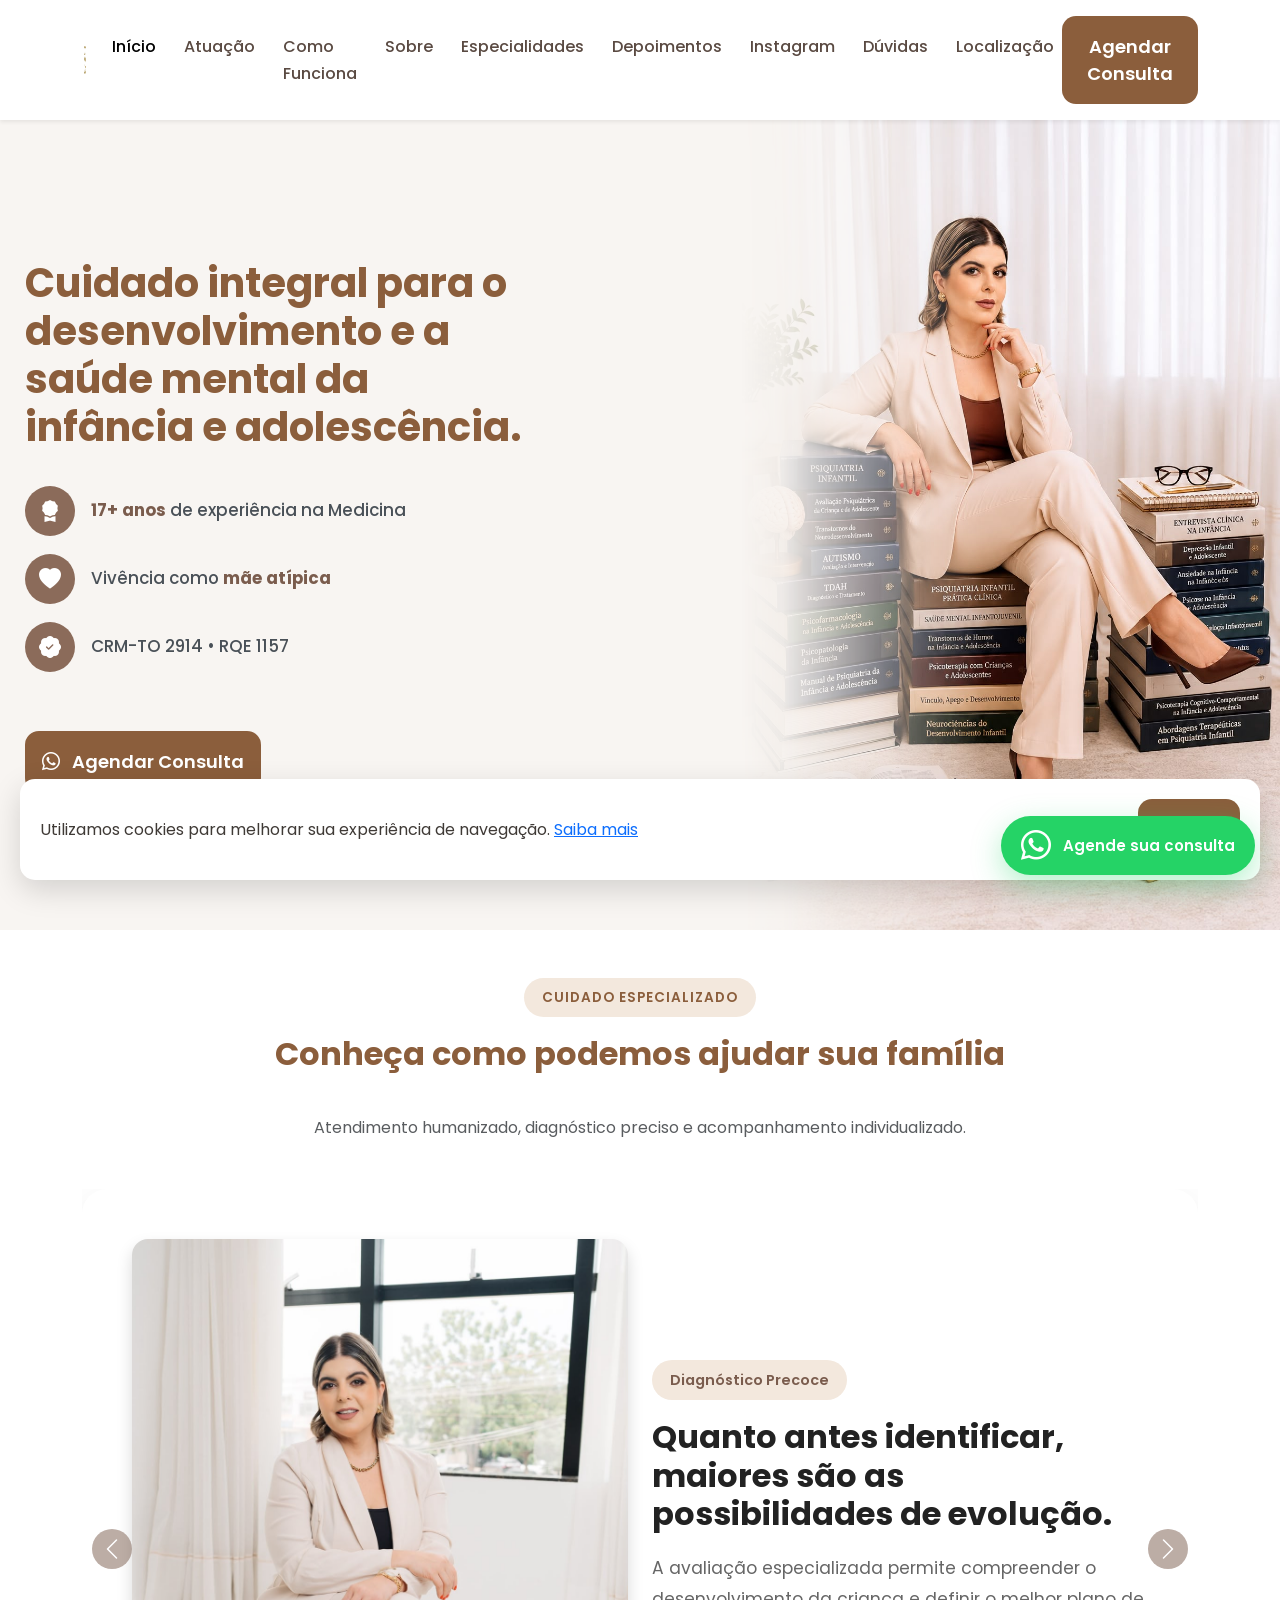
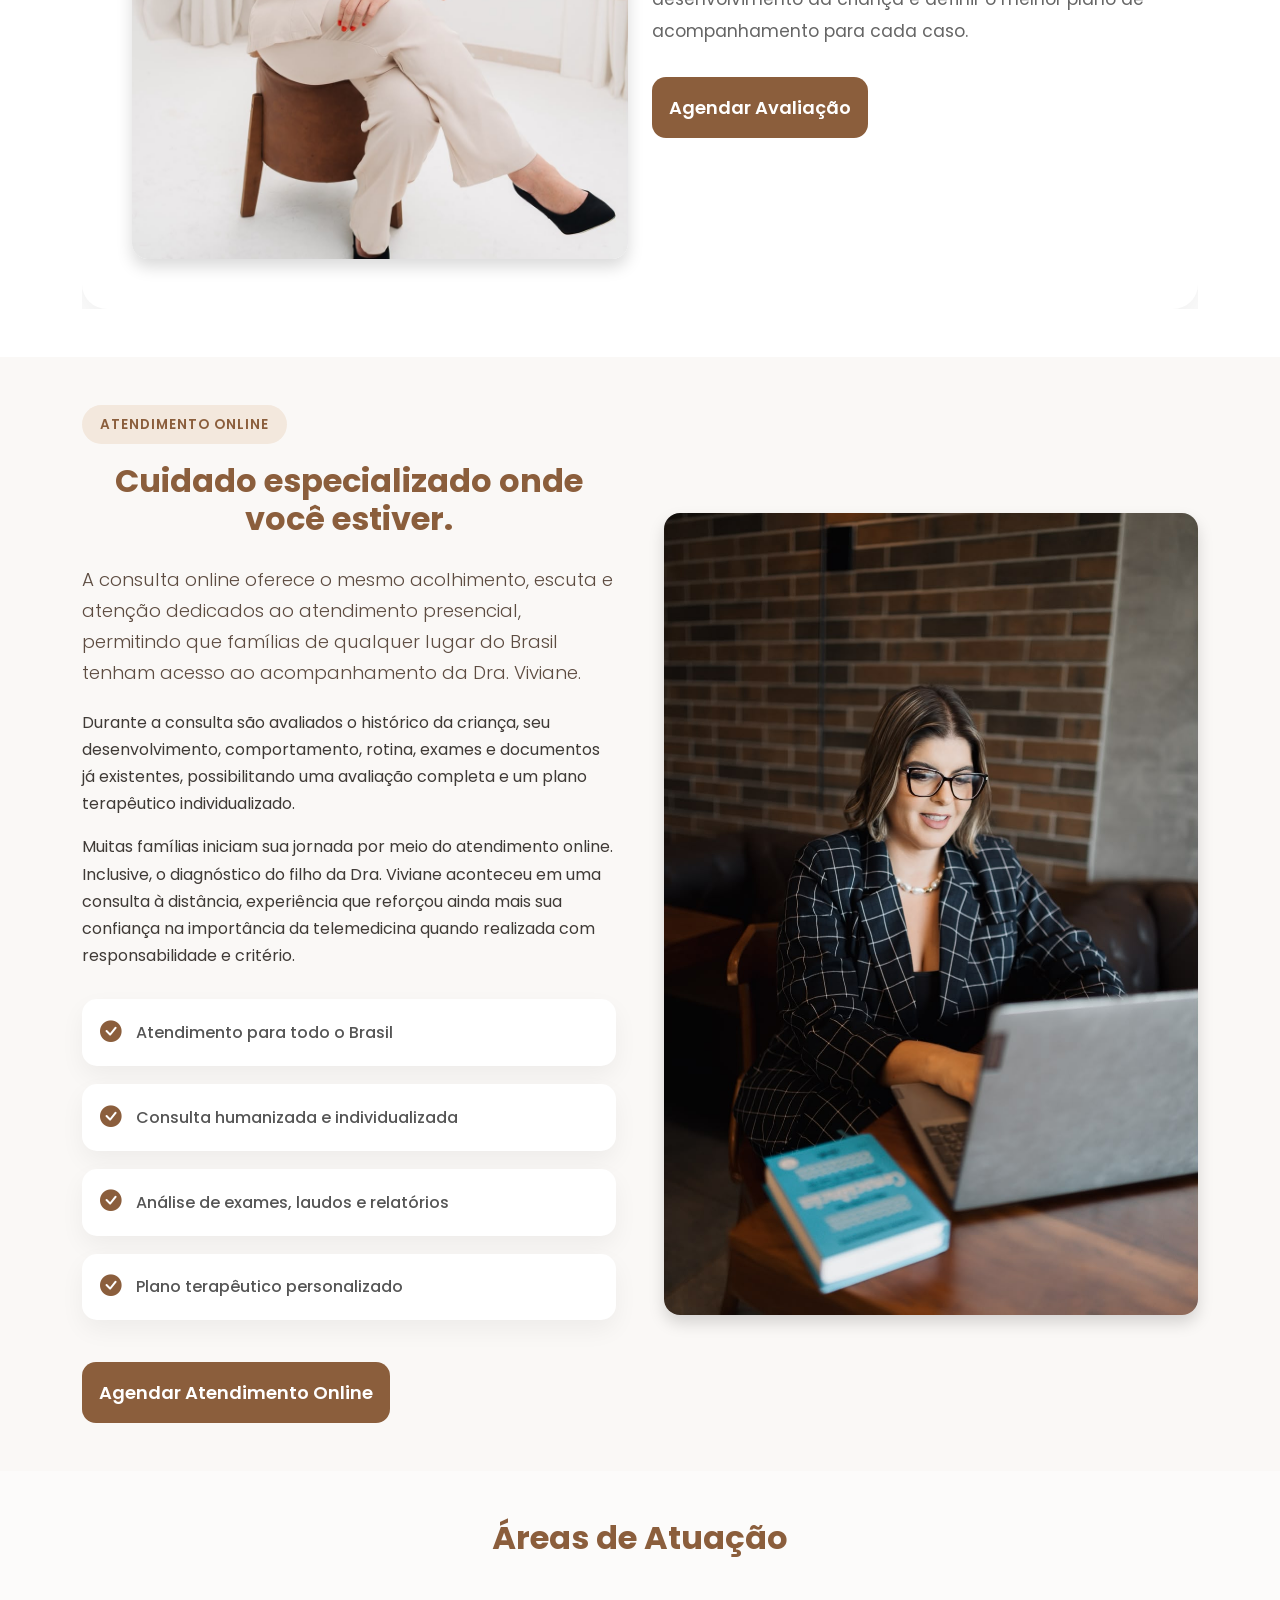
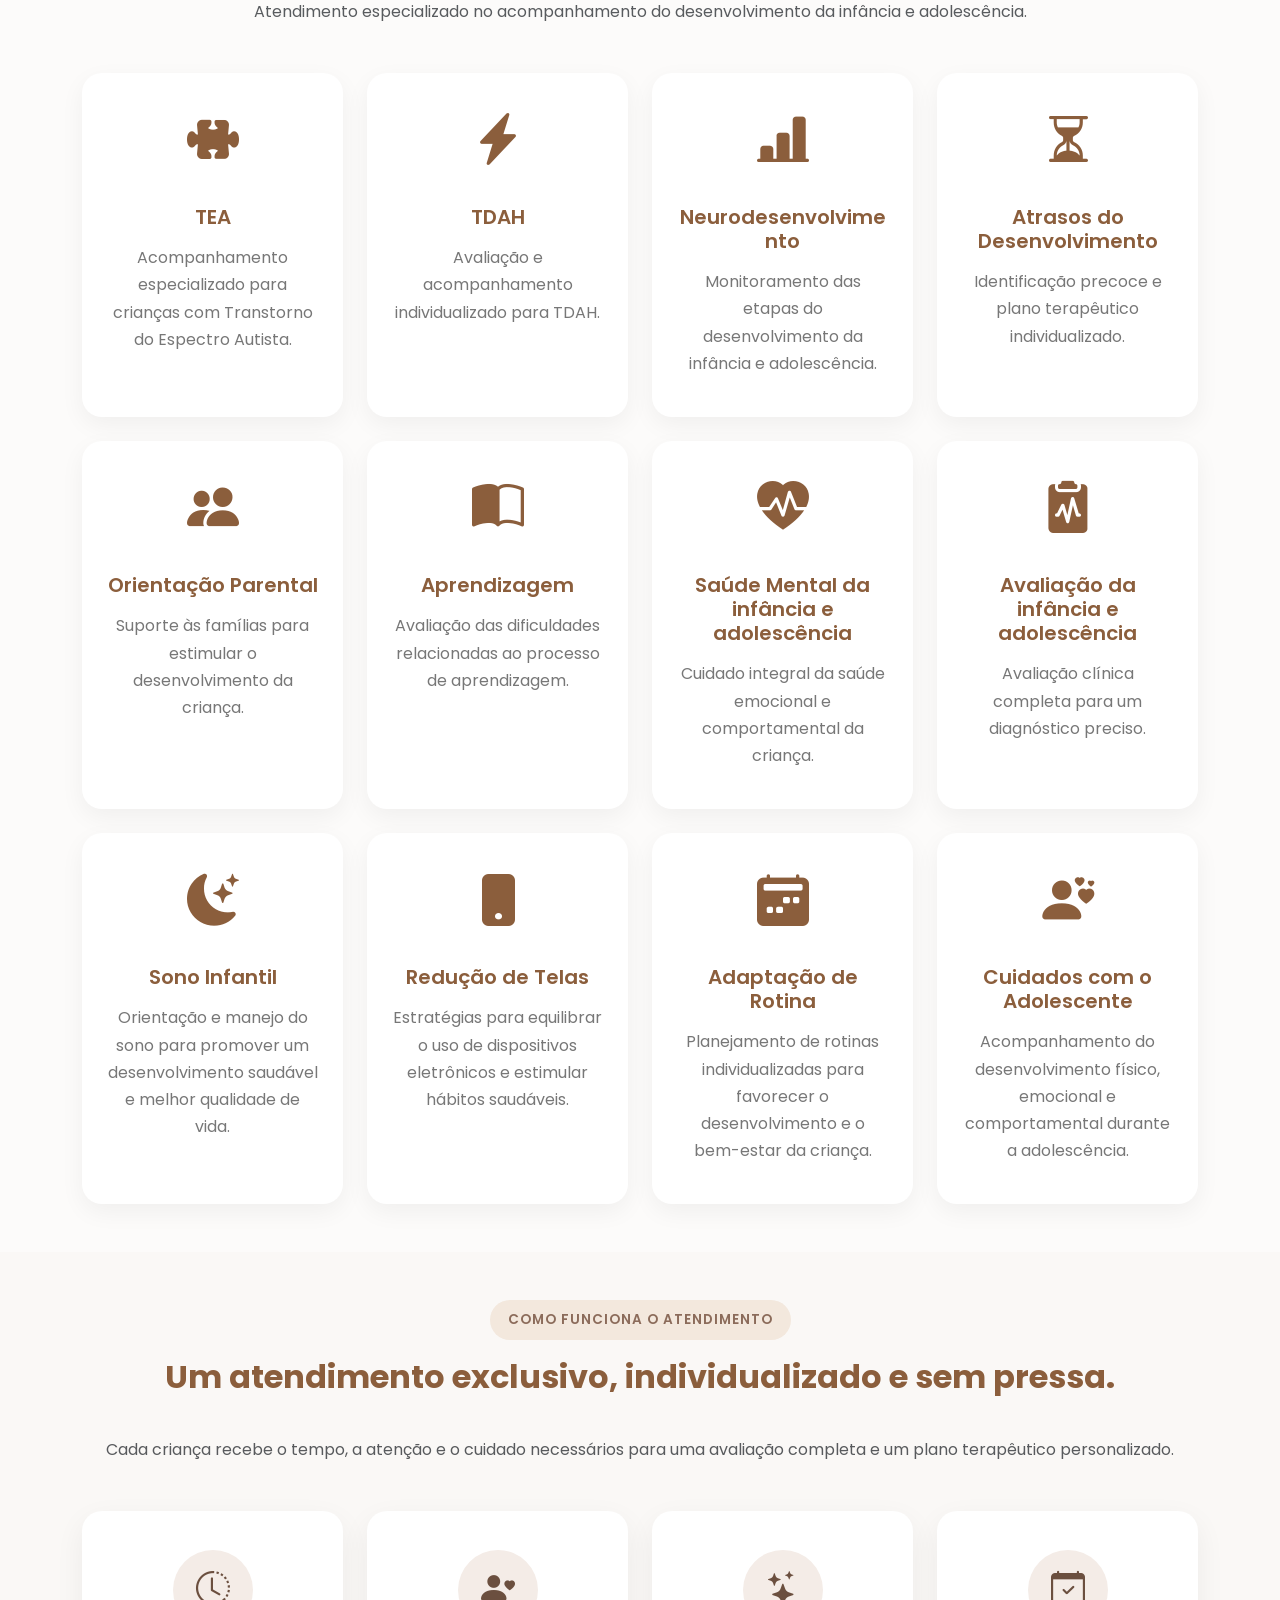
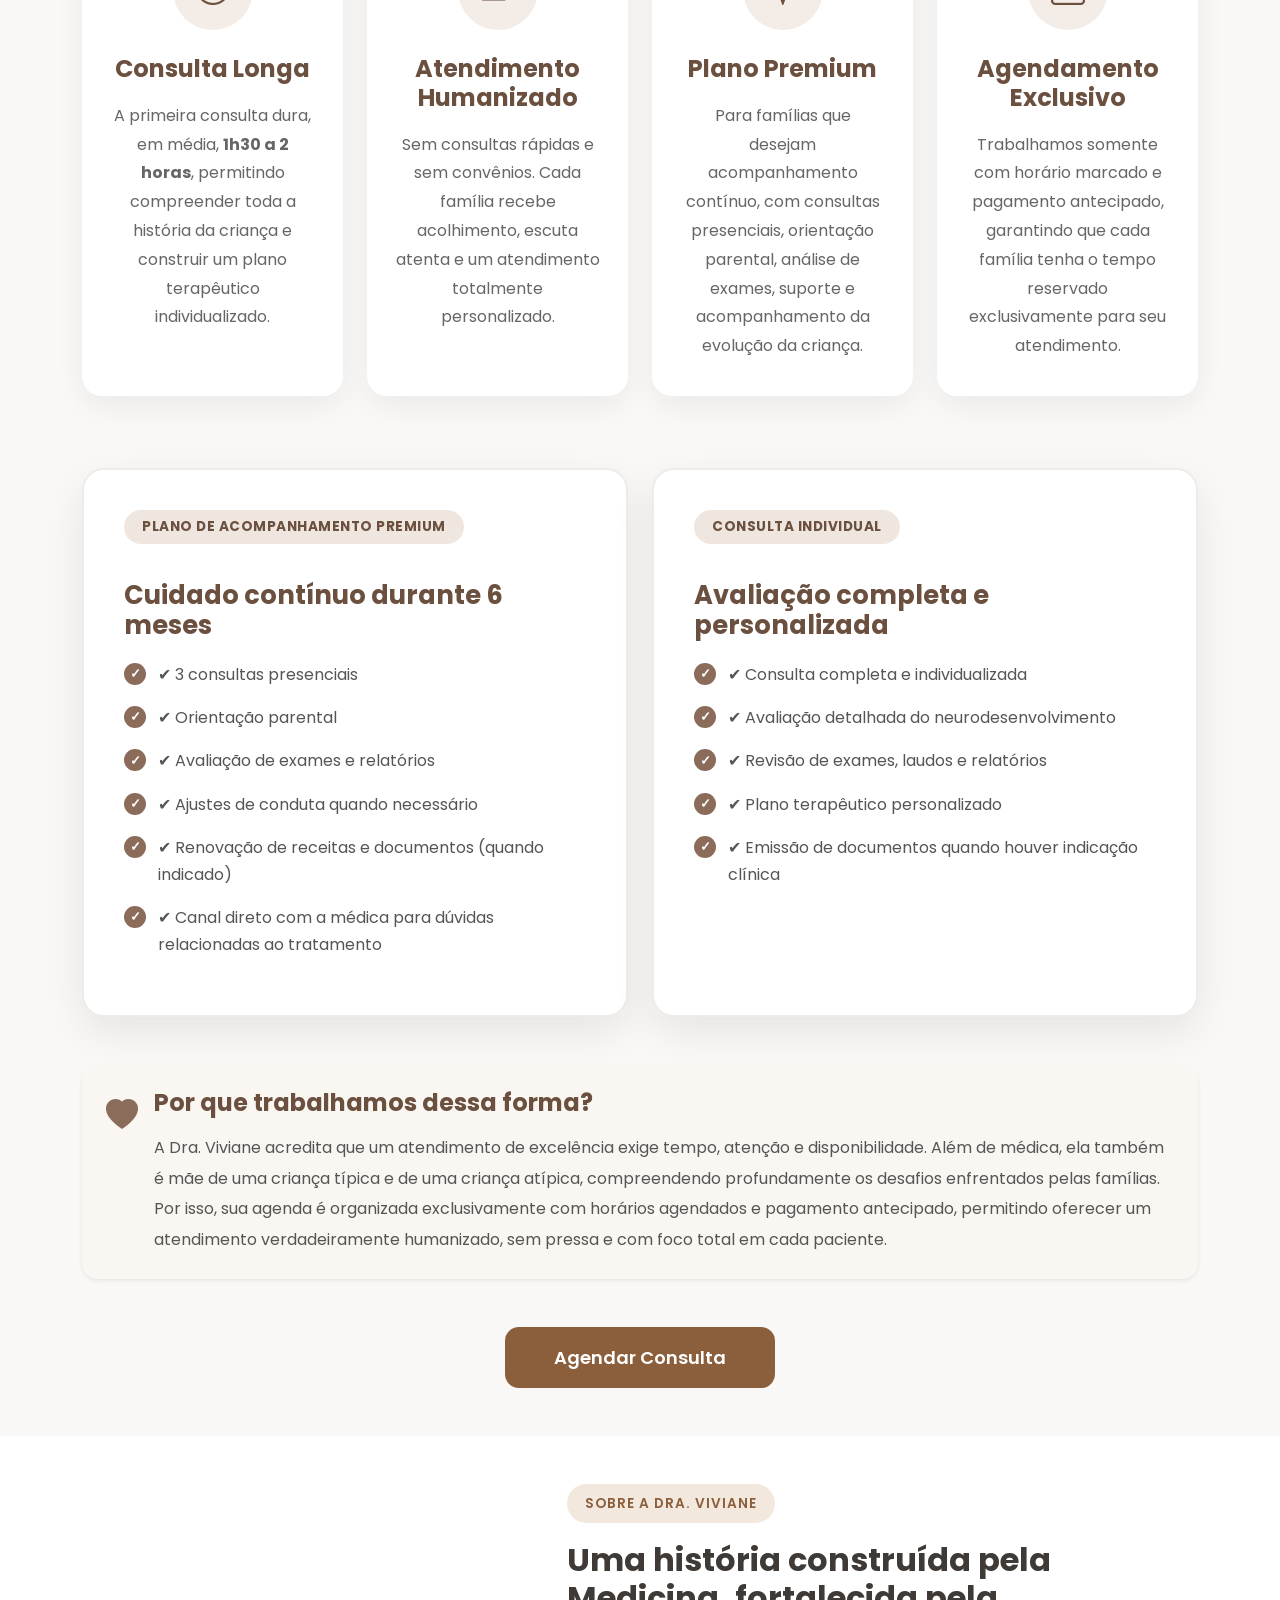
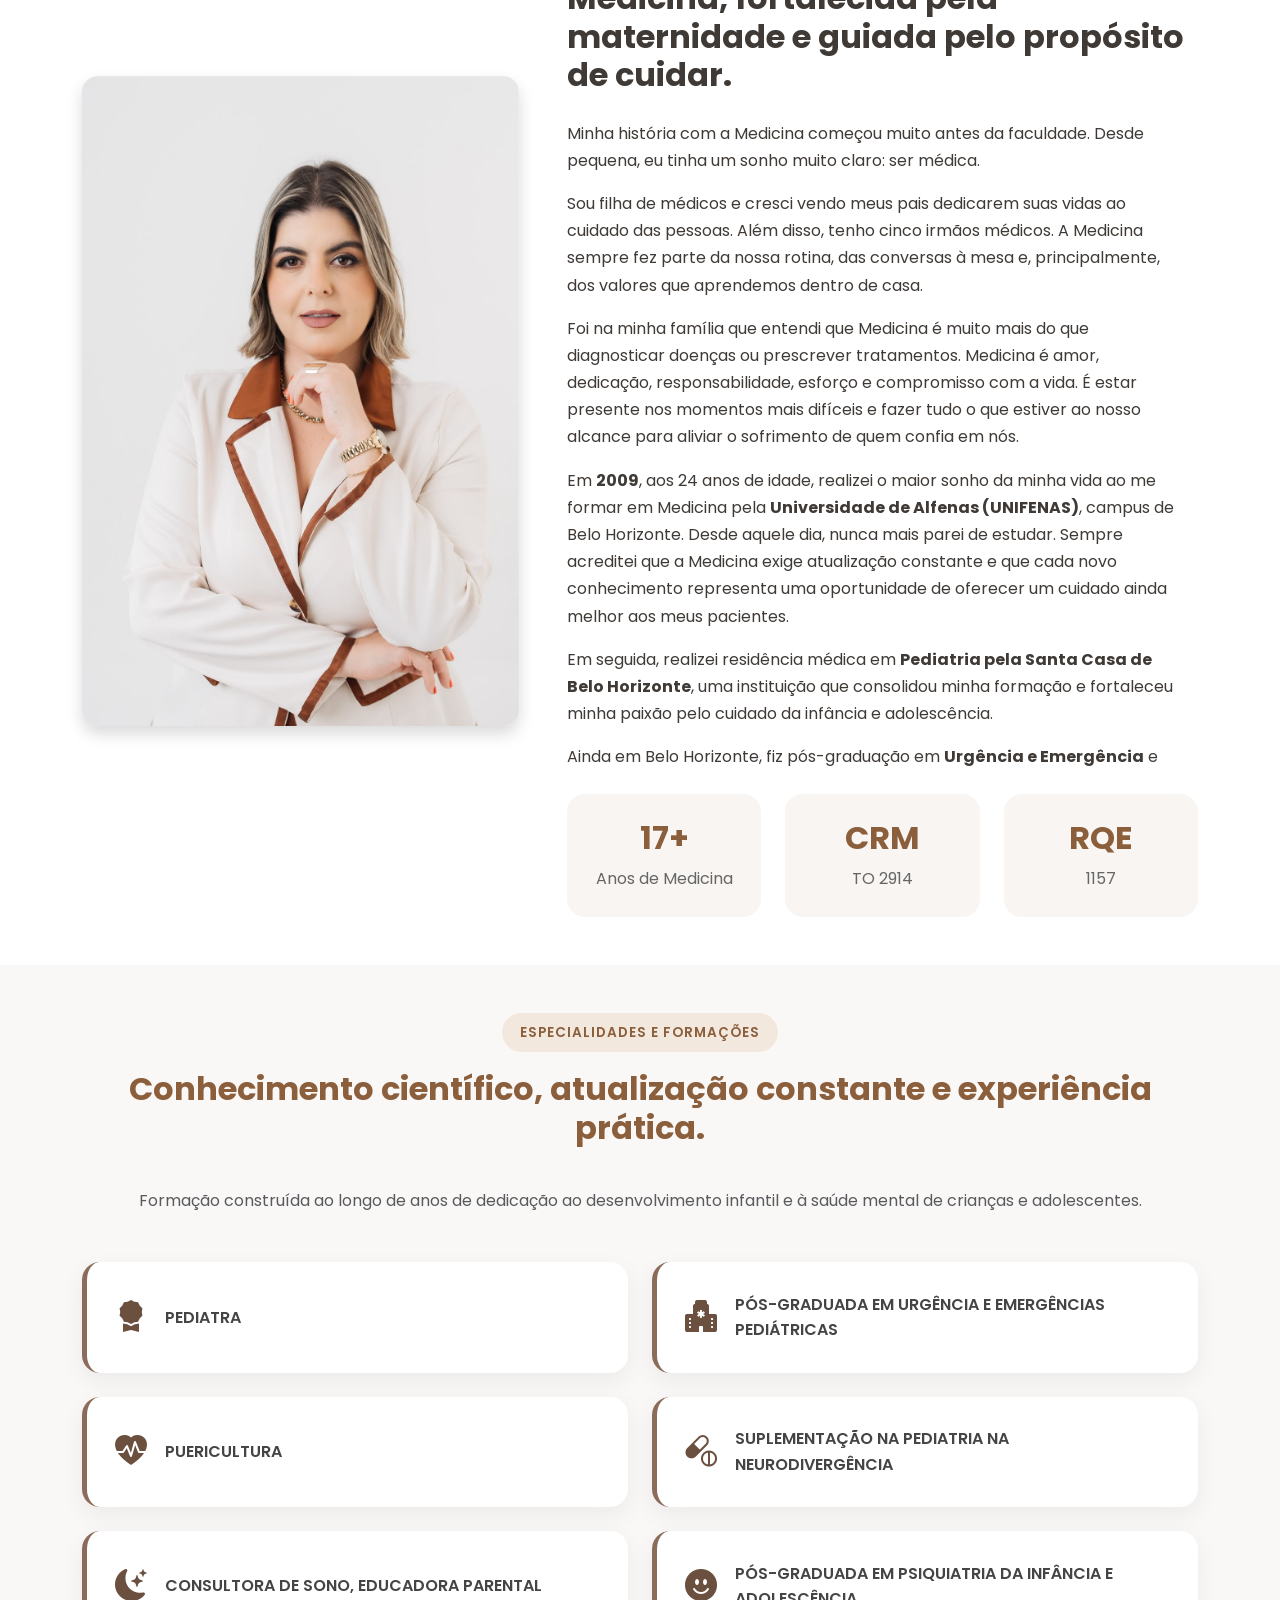
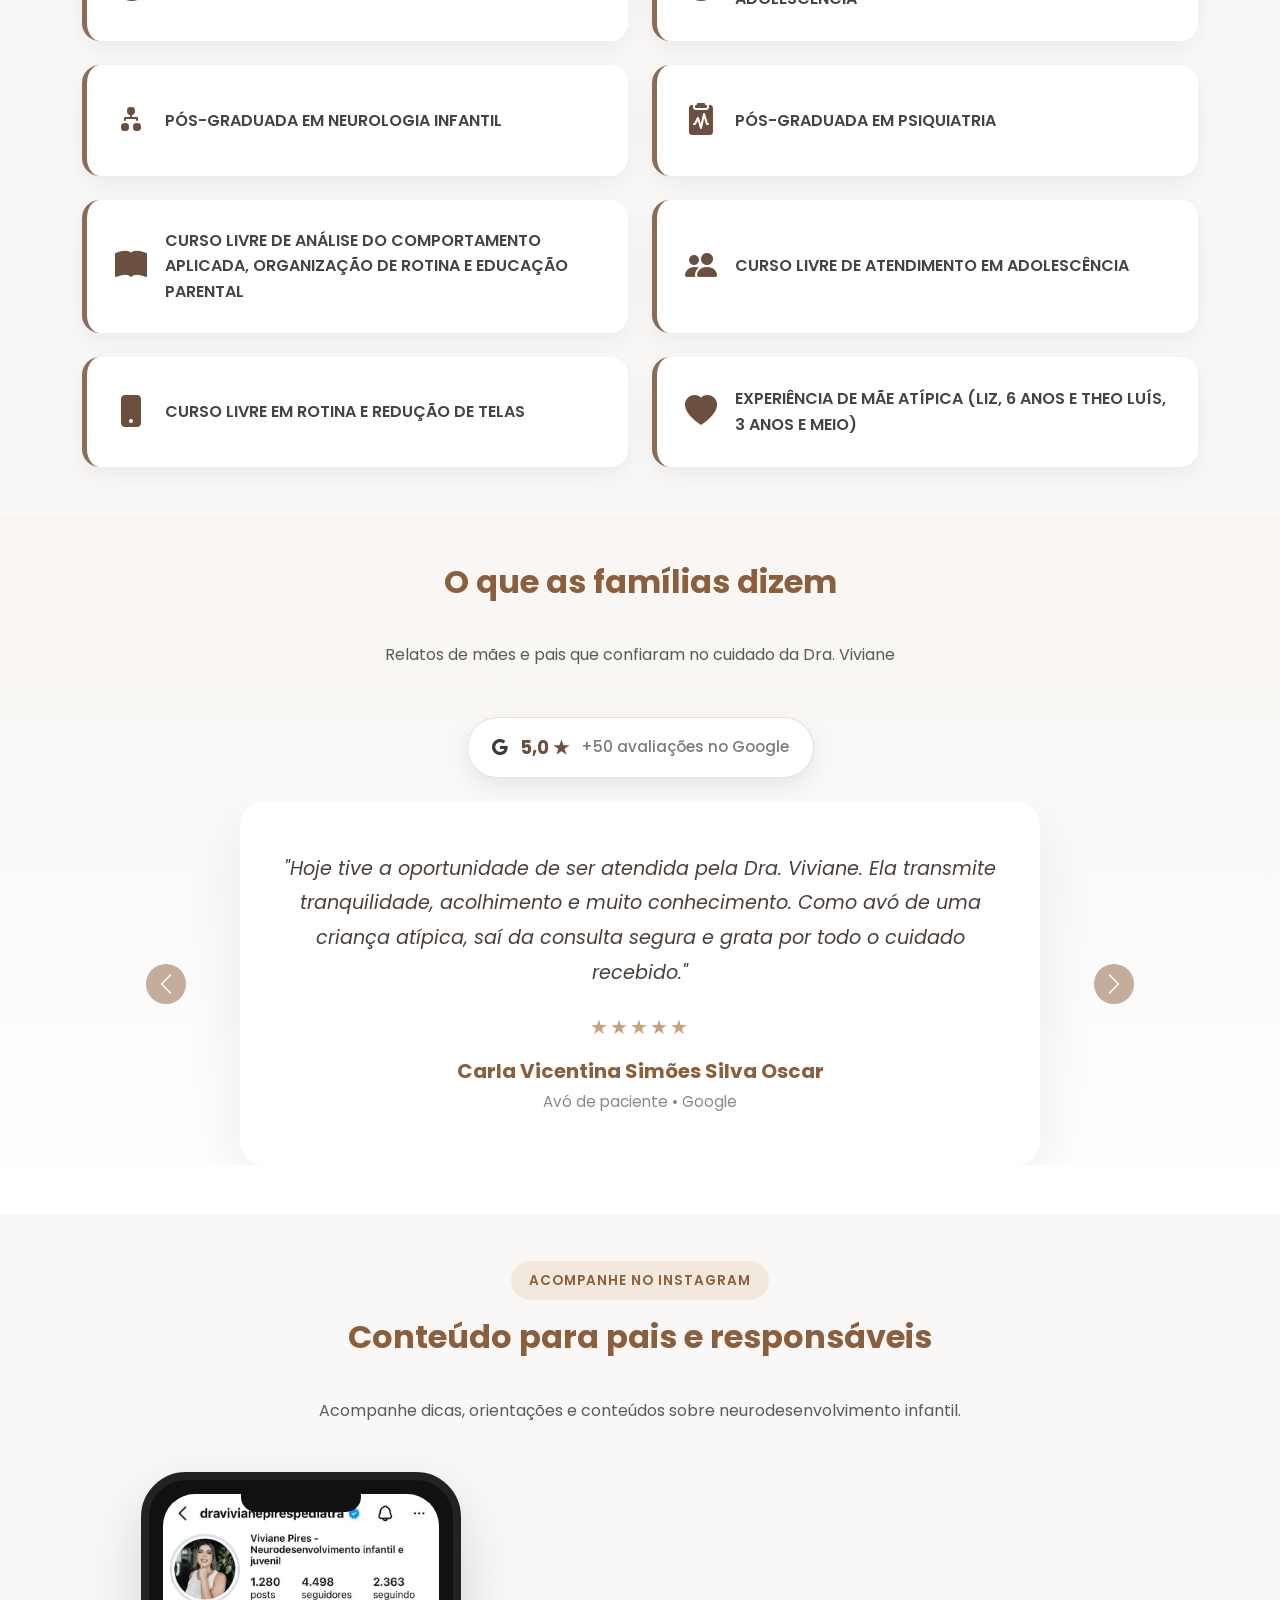
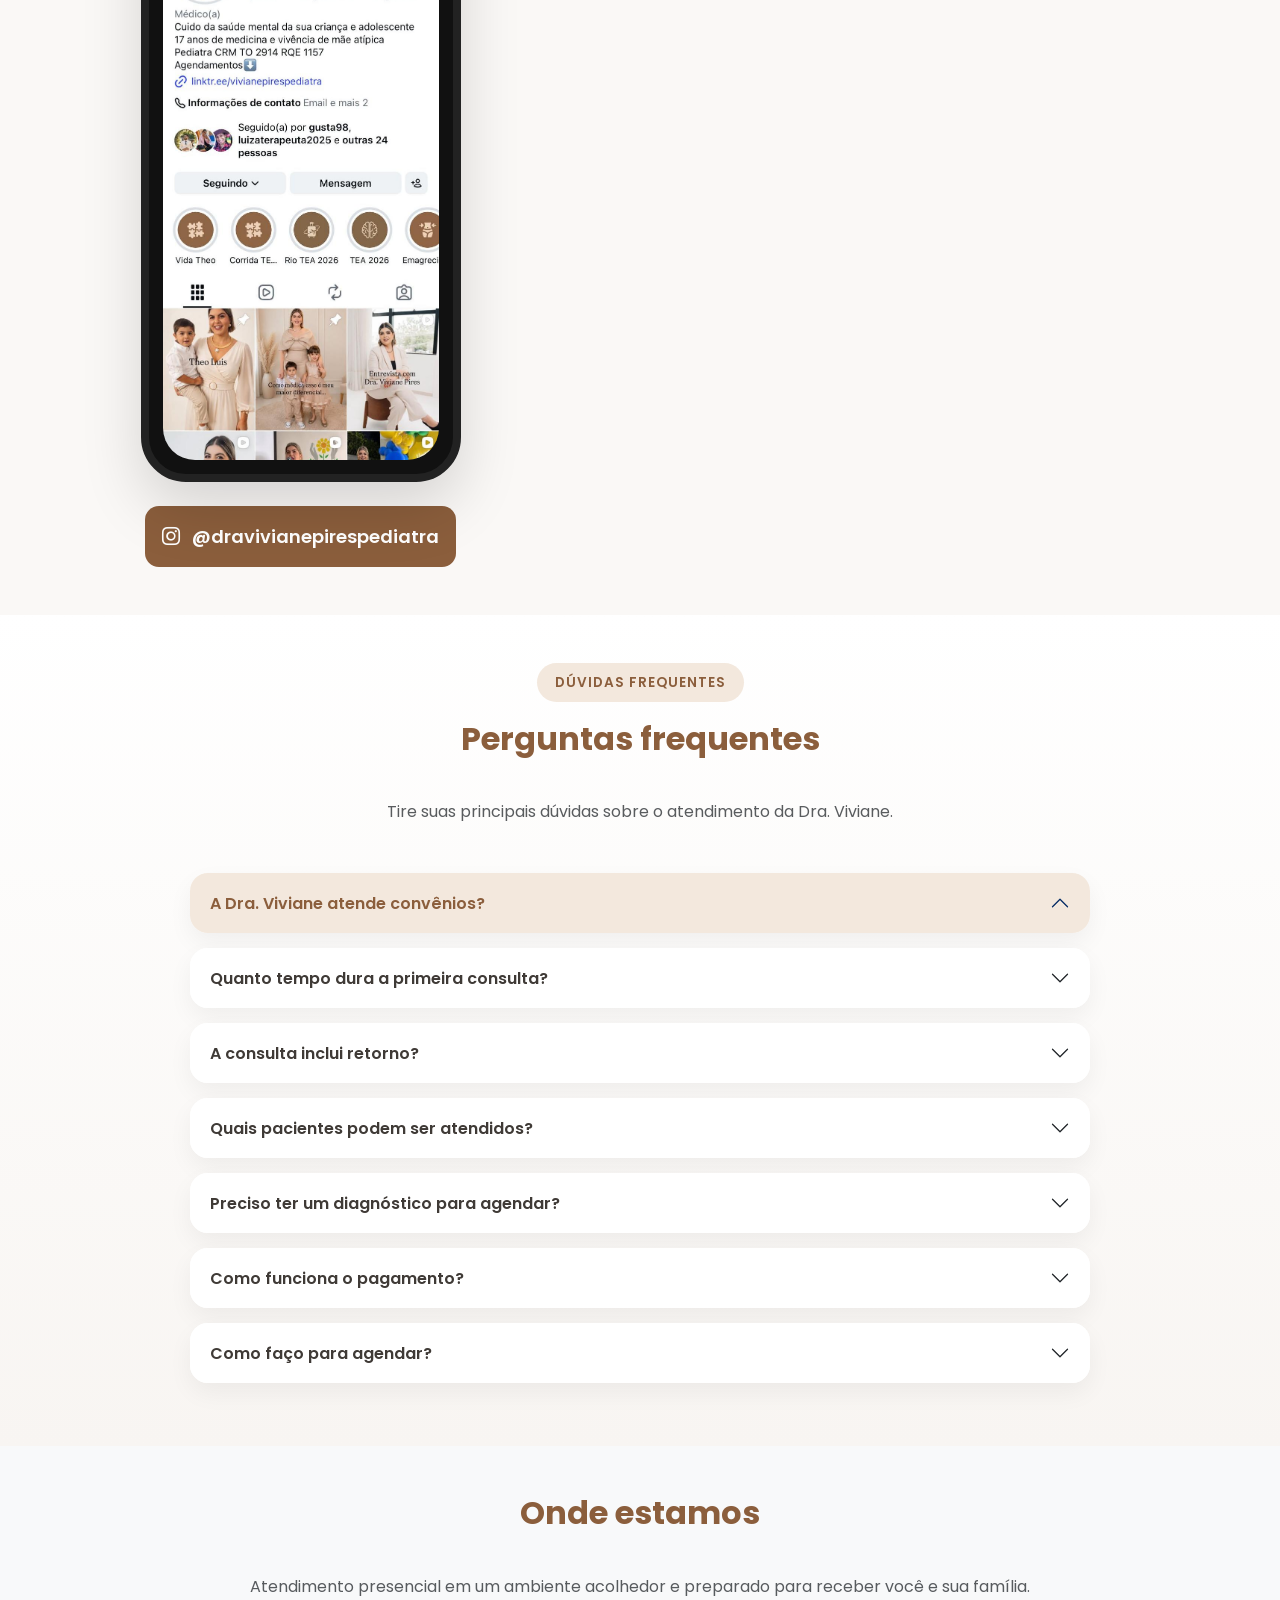
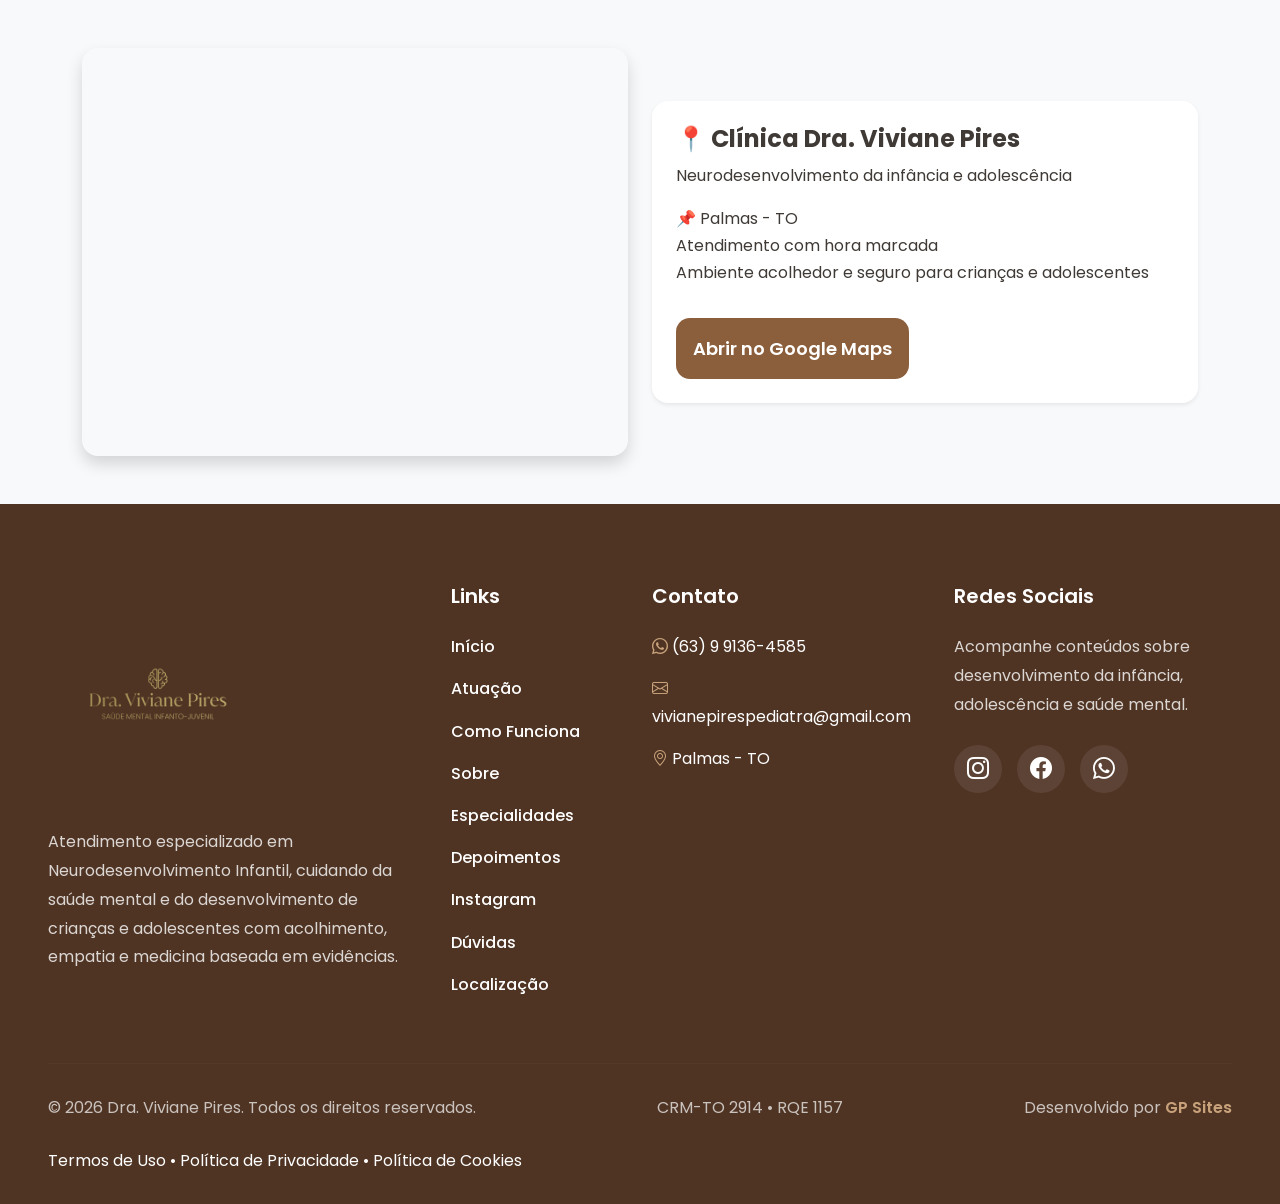
==== commit 8dab327e: "add sessão de atendimentos online" ====
--- a/index.html
+++ b/index.html
@@ -363,6 +363,81 @@
         </div>
 
     </section>
+    <section id="online" class="online-section py-5">
+
+    <div class="container">
+
+        <div class="row align-items-center g-5">
+
+            <div class="col-lg-6">
+
+                <span class="section-tag">
+                    ATENDIMENTO ONLINE
+                </span>
+
+                <h2>
+                    Cuidado especializado onde você estiver.
+                </h2>
+
+                <p class="lead">
+                    A consulta online oferece o mesmo acolhimento, escuta e atenção dedicados ao atendimento presencial, permitindo que famílias de qualquer lugar do Brasil tenham acesso ao acompanhamento da Dra. Viviane.
+                </p>
+
+                <p>
+                    Durante a consulta são avaliados o histórico da criança, seu desenvolvimento, comportamento, rotina, exames e documentos já existentes, possibilitando uma avaliação completa e um plano terapêutico individualizado.
+                </p>
+
+                <p>
+                    Muitas famílias iniciam sua jornada por meio do atendimento online. Inclusive, o diagnóstico do filho da Dra. Viviane aconteceu em uma consulta à distância, experiência que reforçou ainda mais sua confiança na importância da telemedicina quando realizada com responsabilidade e critério.
+                </p>
+
+                <div class="online-benefits">
+
+                    <div class="benefit-item">
+                        <i class="bi bi-check-circle-fill"></i>
+                        <span>Atendimento para todo o Brasil</span>
+                    </div>
+
+                    <div class="benefit-item">
+                        <i class="bi bi-check-circle-fill"></i>
+                        <span>Consulta humanizada e individualizada</span>
+                    </div>
+
+                    <div class="benefit-item">
+                        <i class="bi bi-check-circle-fill"></i>
+                        <span>Análise de exames, laudos e relatórios</span>
+                    </div>
+
+                    <div class="benefit-item">
+                        <i class="bi bi-check-circle-fill"></i>
+                        <span>Plano terapêutico personalizado</span>
+                    </div>
+
+                </div>
+
+                <a href="https://wa.me/5563991364585?text=Olá!%20Gostaria%20de%20agendar%20uma%20consulta." class="btn btn-agendar mt-4">
+                    Agendar Atendimento Online
+                </a>
+
+            </div>
+
+            <div class="col-lg-6">
+
+                <div class="online-card">
+
+                    <img src="img/fotos/foto(9).jpeg"
+                        class="img-fluid rounded-4 shadow"
+                        alt="Atendimento Online">
+
+                </div>
+
+            </div>
+
+        </div>
+
+    </div>
+
+</section>
     <section id="areas" class="container py-5">
 
         <div class="text-center mb-5">
@@ -1578,233 +1653,221 @@
     </section>
 
     <script async src="https://www.instagram.com/embed.js"></script>
-<section id="faq" class="faq-section py-5">
-
-    <div class="container">
-
-        <div class="text-center mb-5">
-
-            <span class="section-tag">
-                DÚVIDAS FREQUENTES
-            </span>
-
-            <h2>Perguntas frequentes</h2>
-
-            <p class="text-muted">
-                Tire suas principais dúvidas sobre o atendimento da Dra. Viviane.
-            </p>
+    <section id="faq" class="faq-section py-5">
+
+        <div class="container">
+
+            <div class="text-center mb-5">
+
+                <span class="section-tag">
+                    DÚVIDAS FREQUENTES
+                </span>
+
+                <h2>Perguntas frequentes</h2>
+
+                <p class="text-muted">
+                    Tire suas principais dúvidas sobre o atendimento da Dra. Viviane.
+                </p>
+
+            </div>
+
+            <div class="accordion faq-accordion" id="faqAccordion">
+
+                <!-- ITEM 1 -->
+                <div class="accordion-item">
+
+                    <h2 class="accordion-header">
+
+                        <button class="accordion-button" type="button" data-bs-toggle="collapse" data-bs-target="#faq1">
+
+                            A Dra. Viviane atende convênios?
+
+                        </button>
+
+                    </h2>
+
+                    <div id="faq1" class="accordion-collapse collapse" data-bs-parent="#faqAccordion">
+
+                        <div class="accordion-body">
+
+                            Não. O atendimento é exclusivamente particular, permitindo consultas mais longas,
+                            individualizadas e humanizadas, sem as limitações de tempo impostas pelos convênios.
+
+                        </div>
+
+                    </div>
+
+                </div>
+
+                <!-- ITEM 2 -->
+                <div class="accordion-item">
+
+                    <h2 class="accordion-header">
+
+                        <button class="accordion-button collapsed" type="button" data-bs-toggle="collapse"
+                            data-bs-target="#faq2">
+
+                            Quanto tempo dura a primeira consulta?
+
+                        </button>
+
+                    </h2>
+
+                    <div id="faq2" class="accordion-collapse collapse" data-bs-parent="#faqAccordion">
+
+                        <div class="accordion-body">
+
+                            A consulta inicial dura, em média, entre <strong>1h30 e 2 horas</strong>. Esse tempo é
+                            dedicado à escuta da família, avaliação completa da criança ou adolescente e elaboração de
+                            um plano terapêutico individualizado.
+
+                        </div>
+
+                    </div>
+
+                </div>
+
+                <!-- ITEM 3 -->
+                <div class="accordion-item">
+
+                    <h2 class="accordion-header">
+
+                        <button class="accordion-button collapsed" type="button" data-bs-toggle="collapse"
+                            data-bs-target="#faq3">
+
+                            A consulta inclui retorno?
+
+                        </button>
+
+                    </h2>
+
+                    <div id="faq3" class="accordion-collapse collapse" data-bs-parent="#faqAccordion">
+
+                        <div class="accordion-body">
+
+                            Não. Todo o tempo necessário é dedicado durante a consulta. Para famílias que desejam um
+                            acompanhamento contínuo, existe o Plano de Acompanhamento Premium.
+
+                        </div>
+
+                    </div>
+
+                </div>
+
+                <!-- ITEM 4 -->
+                <div class="accordion-item">
+
+                    <h2 class="accordion-header">
+
+                        <button class="accordion-button collapsed" type="button" data-bs-toggle="collapse"
+                            data-bs-target="#faq4">
+
+                            Quais pacientes podem ser atendidos?
+
+                        </button>
+
+                    </h2>
+
+                    <div id="faq4" class="accordion-collapse collapse" data-bs-parent="#faqAccordion">
+
+                        <div class="accordion-body">
+
+                            A Dra. Viviane acompanha crianças, adolescentes e jovens de até 21 anos, realizando
+                            atendimentos em Pediatria, Neurodesenvolvimento Infantil e Saúde Mental Infantojuvenil.
+
+                        </div>
+
+                    </div>
+
+                </div>
+
+                <!-- ITEM 5 -->
+                <div class="accordion-item">
+
+                    <h2 class="accordion-header">
+
+                        <button class="accordion-button collapsed" type="button" data-bs-toggle="collapse"
+                            data-bs-target="#faq5">
+
+                            Preciso ter um diagnóstico para agendar?
+
+                        </button>
+
+                    </h2>
+
+                    <div id="faq5" class="accordion-collapse collapse" data-bs-parent="#faqAccordion">
+
+                        <div class="accordion-body">
+
+                            Não. Muitas famílias procuram atendimento justamente para investigar alterações no
+                            desenvolvimento, comportamento, aprendizagem ou saúde mental da criança.
+
+                        </div>
+
+                    </div>
+
+                </div>
+
+                <!-- ITEM 6 -->
+                <div class="accordion-item">
+
+                    <h2 class="accordion-header">
+
+                        <button class="accordion-button collapsed" type="button" data-bs-toggle="collapse"
+                            data-bs-target="#faq6">
+
+                            Como funciona o pagamento?
+
+                        </button>
+
+                    </h2>
+
+                    <div id="faq6" class="accordion-collapse collapse" data-bs-parent="#faqAccordion">
+
+                        <div class="accordion-body">
+
+                            Trabalhamos com pagamento antecipado da consulta. Isso permite reservar exclusivamente o
+                            horário para sua família e organizar a agenda de forma responsável, garantindo um
+                            atendimento com toda a atenção necessária.
+
+                        </div>
+
+                    </div>
+
+                </div>
+
+                <!-- ITEM 7 -->
+                <div class="accordion-item">
+
+                    <h2 class="accordion-header">
+
+                        <button class="accordion-button collapsed" type="button" data-bs-toggle="collapse"
+                            data-bs-target="#faq7">
+
+                            Como faço para agendar?
+
+                        </button>
+
+                    </h2>
+
+                    <div id="faq7" class="accordion-collapse collapse" data-bs-parent="#faqAccordion">
+
+                        <div class="accordion-body">
+
+                            Basta entrar em contato pelo WhatsApp ou preencher o formulário de pré-atendimento
+                            disponível neste site. Nossa equipe retornará para organizar a melhor data e horário.
+
+                        </div>
+
+                    </div>
+
+                </div>
+
+            </div>
 
         </div>
 
-        <div class="accordion faq-accordion" id="faqAccordion">
-
-            <!-- ITEM 1 -->
-            <div class="accordion-item">
-
-                <h2 class="accordion-header">
-
-                    <button class="accordion-button" type="button"
-                        data-bs-toggle="collapse"
-                        data-bs-target="#faq1">
-
-                        A Dra. Viviane atende convênios?
-
-                    </button>
-
-                </h2>
-
-                <div id="faq1" class="accordion-collapse collapse"
-                    data-bs-parent="#faqAccordion">
-
-                    <div class="accordion-body">
-
-                        Não. O atendimento é exclusivamente particular, permitindo consultas mais longas, individualizadas e humanizadas, sem as limitações de tempo impostas pelos convênios.
-
-                    </div>
-
-                </div>
-
-            </div>
-
-            <!-- ITEM 2 -->
-            <div class="accordion-item">
-
-                <h2 class="accordion-header">
-
-                    <button class="accordion-button collapsed"
-                        type="button"
-                        data-bs-toggle="collapse"
-                        data-bs-target="#faq2">
-
-                        Quanto tempo dura a primeira consulta?
-
-                    </button>
-
-                </h2>
-
-                <div id="faq2" class="accordion-collapse collapse"
-                    data-bs-parent="#faqAccordion">
-
-                    <div class="accordion-body">
-
-                        A consulta inicial dura, em média, entre <strong>1h30 e 2 horas</strong>. Esse tempo é dedicado à escuta da família, avaliação completa da criança ou adolescente e elaboração de um plano terapêutico individualizado.
-
-                    </div>
-
-                </div>
-
-            </div>
-
-            <!-- ITEM 3 -->
-            <div class="accordion-item">
-
-                <h2 class="accordion-header">
-
-                    <button class="accordion-button collapsed"
-                        type="button"
-                        data-bs-toggle="collapse"
-                        data-bs-target="#faq3">
-
-                        A consulta inclui retorno?
-
-                    </button>
-
-                </h2>
-
-                <div id="faq3" class="accordion-collapse collapse"
-                    data-bs-parent="#faqAccordion">
-
-                    <div class="accordion-body">
-
-                        Não. Todo o tempo necessário é dedicado durante a consulta. Para famílias que desejam um acompanhamento contínuo, existe o Plano de Acompanhamento Premium.
-
-                    </div>
-
-                </div>
-
-            </div>
-
-            <!-- ITEM 4 -->
-            <div class="accordion-item">
-
-                <h2 class="accordion-header">
-
-                    <button class="accordion-button collapsed"
-                        type="button"
-                        data-bs-toggle="collapse"
-                        data-bs-target="#faq4">
-
-                        Quais pacientes podem ser atendidos?
-
-                    </button>
-
-                </h2>
-
-                <div id="faq4" class="accordion-collapse collapse"
-                    data-bs-parent="#faqAccordion">
-
-                    <div class="accordion-body">
-
-                        A Dra. Viviane acompanha crianças, adolescentes e jovens de até 21 anos, realizando atendimentos em Pediatria, Neurodesenvolvimento Infantil e Saúde Mental Infantojuvenil.
-
-                    </div>
-
-                </div>
-
-            </div>
-
-            <!-- ITEM 5 -->
-            <div class="accordion-item">
-
-                <h2 class="accordion-header">
-
-                    <button class="accordion-button collapsed"
-                        type="button"
-                        data-bs-toggle="collapse"
-                        data-bs-target="#faq5">
-
-                        Preciso ter um diagnóstico para agendar?
-
-                    </button>
-
-                </h2>
-
-                <div id="faq5" class="accordion-collapse collapse"
-                    data-bs-parent="#faqAccordion">
-
-                    <div class="accordion-body">
-
-                        Não. Muitas famílias procuram atendimento justamente para investigar alterações no desenvolvimento, comportamento, aprendizagem ou saúde mental da criança.
-
-                    </div>
-
-                </div>
-
-            </div>
-
-            <!-- ITEM 6 -->
-            <div class="accordion-item">
-
-                <h2 class="accordion-header">
-
-                    <button class="accordion-button collapsed"
-                        type="button"
-                        data-bs-toggle="collapse"
-                        data-bs-target="#faq6">
-
-                        Como funciona o pagamento?
-
-                    </button>
-
-                </h2>
-
-                <div id="faq6" class="accordion-collapse collapse"
-                    data-bs-parent="#faqAccordion">
-
-                    <div class="accordion-body">
-
-                        Trabalhamos com pagamento antecipado da consulta. Isso permite reservar exclusivamente o horário para sua família e organizar a agenda de forma responsável, garantindo um atendimento com toda a atenção necessária.
-
-                    </div>
-
-                </div>
-
-            </div>
-
-            <!-- ITEM 7 -->
-            <div class="accordion-item">
-
-                <h2 class="accordion-header">
-
-                    <button class="accordion-button collapsed"
-                        type="button"
-                        data-bs-toggle="collapse"
-                        data-bs-target="#faq7">
-
-                        Como faço para agendar?
-
-                    </button>
-
-                </h2>
-
-                <div id="faq7" class="accordion-collapse collapse"
-                    data-bs-parent="#faqAccordion">
-
-                    <div class="accordion-body">
-
-                        Basta entrar em contato pelo WhatsApp ou preencher o formulário de pré-atendimento disponível neste site. Nossa equipe retornará para organizar a melhor data e horário.
-
-                    </div>
-
-                </div>
-
-            </div>
-
-        </div>
-
-    </div>
-
-</section>
+    </section>
     <section id="localizacao" class="py-5 bg-light">
 
         <div class="container">
--- a/css/style.css
+++ b/css/style.css
@@ -1900,4 +1900,59 @@
 
     }
 
+}
+
+.online-section{
+    background:#faf8f6;
+}
+
+.online-section h2{
+    color:#8B5E3C;
+    font-weight:700;
+    margin-bottom:25px;
+}
+
+.online-section .lead{
+    color:#5d4c41;
+    font-size:1.15rem;
+    margin-bottom:20px;
+}
+
+.online-benefits{
+    margin-top:30px;
+}
+
+.benefit-item{
+    display:flex;
+    align-items:center;
+    gap:14px;
+    margin-bottom:18px;
+    background:#fff;
+    padding:15px 18px;
+    border-radius:15px;
+    box-shadow:0 10px 25px rgba(0,0,0,.05);
+    transition:.3s;
+}
+
+.benefit-item:hover{
+    transform:translateX(8px);
+}
+
+.benefit-item i{
+    color:#8B5E3C;
+    font-size:1.35rem;
+}
+
+.benefit-item span{
+    color:#555;
+    font-weight:500;
+}
+
+.online-card img{
+    border-radius:25px;
+    transition:.4s;
+}
+
+.online-card img:hover{
+    transform:scale(1.02);
 }
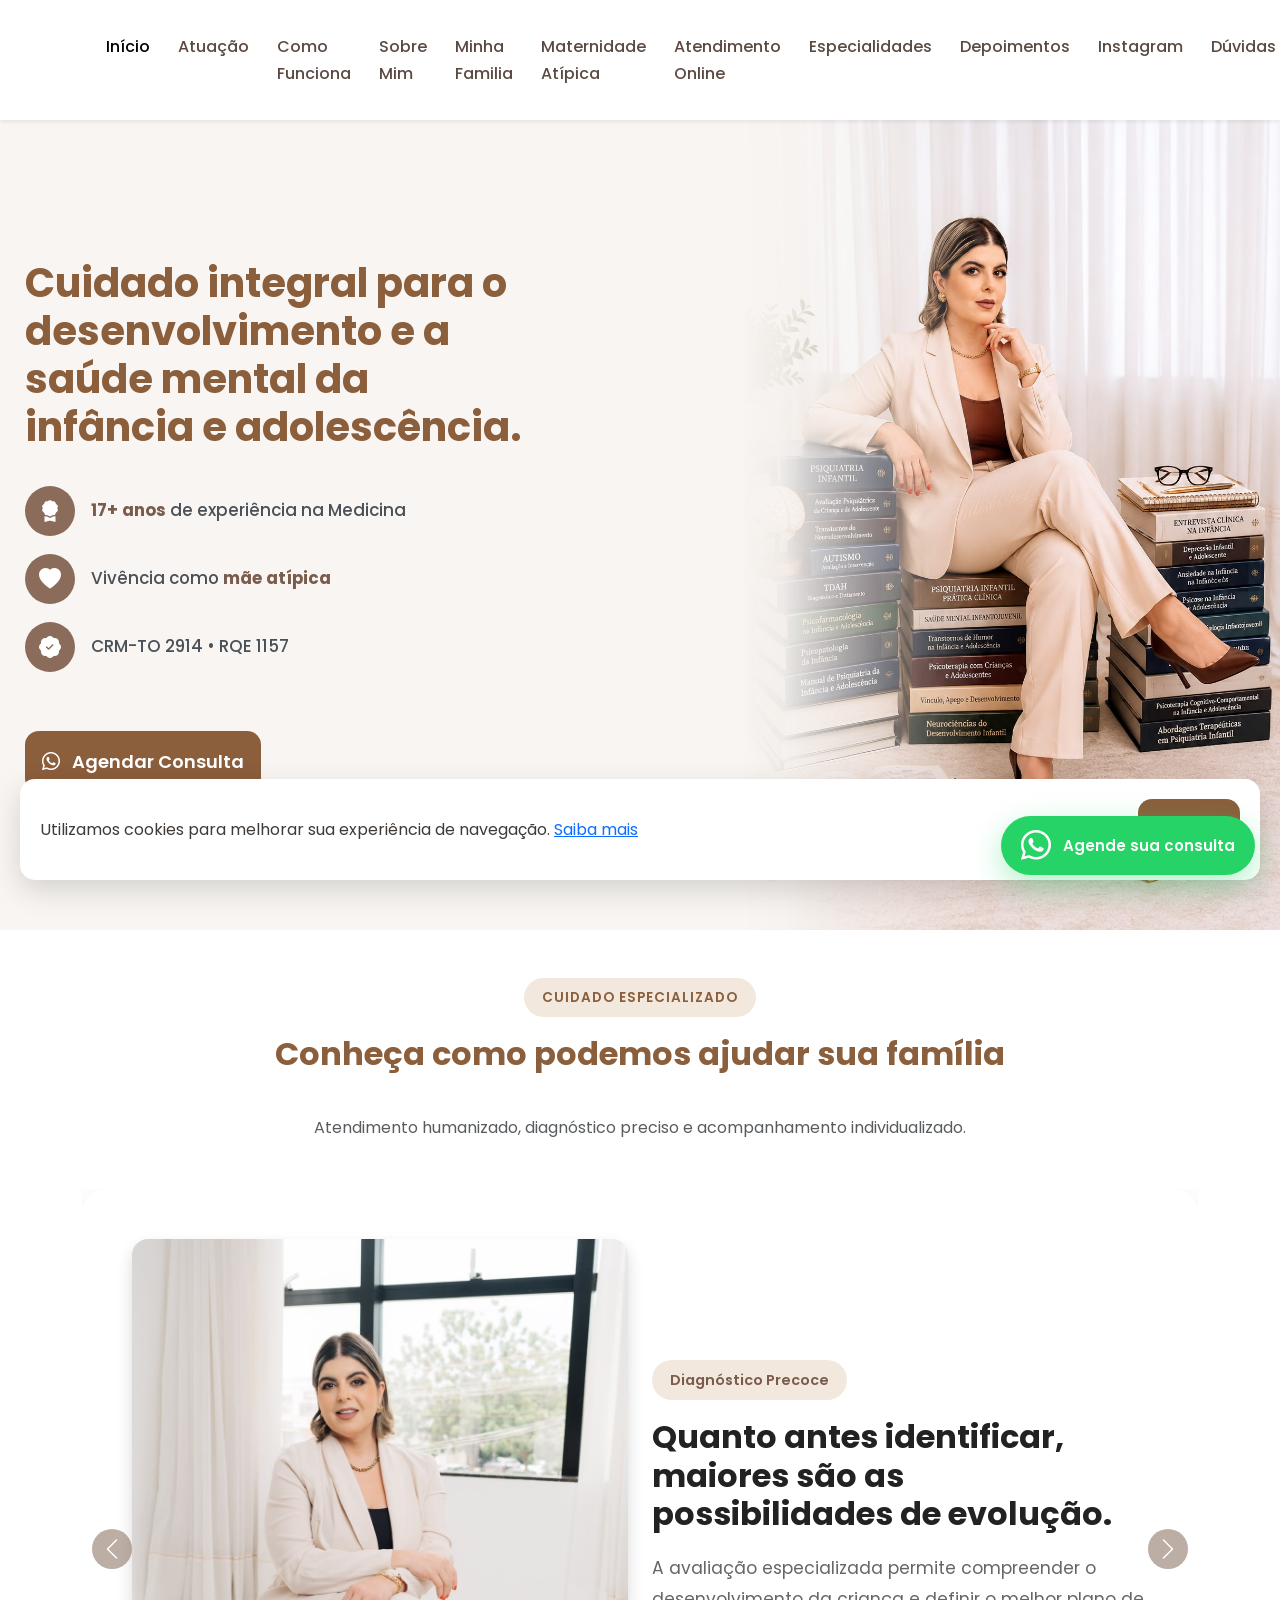
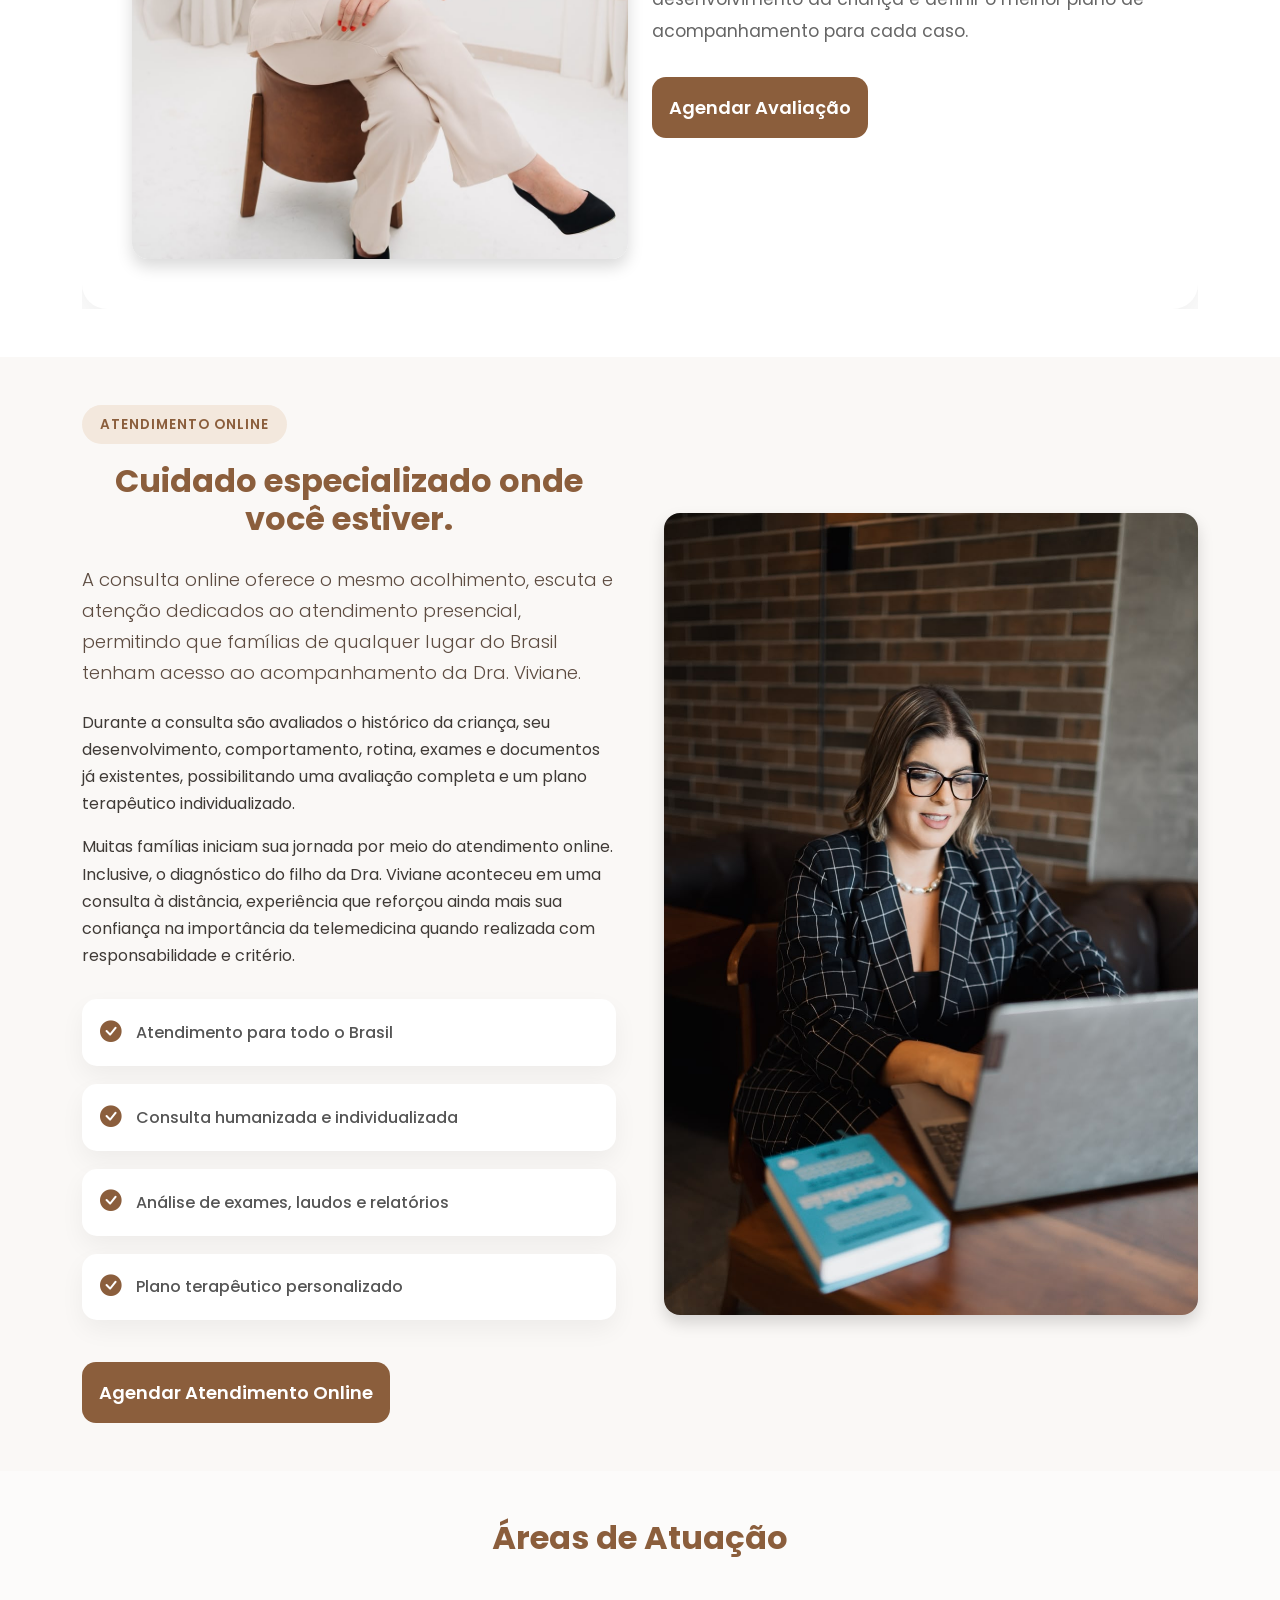
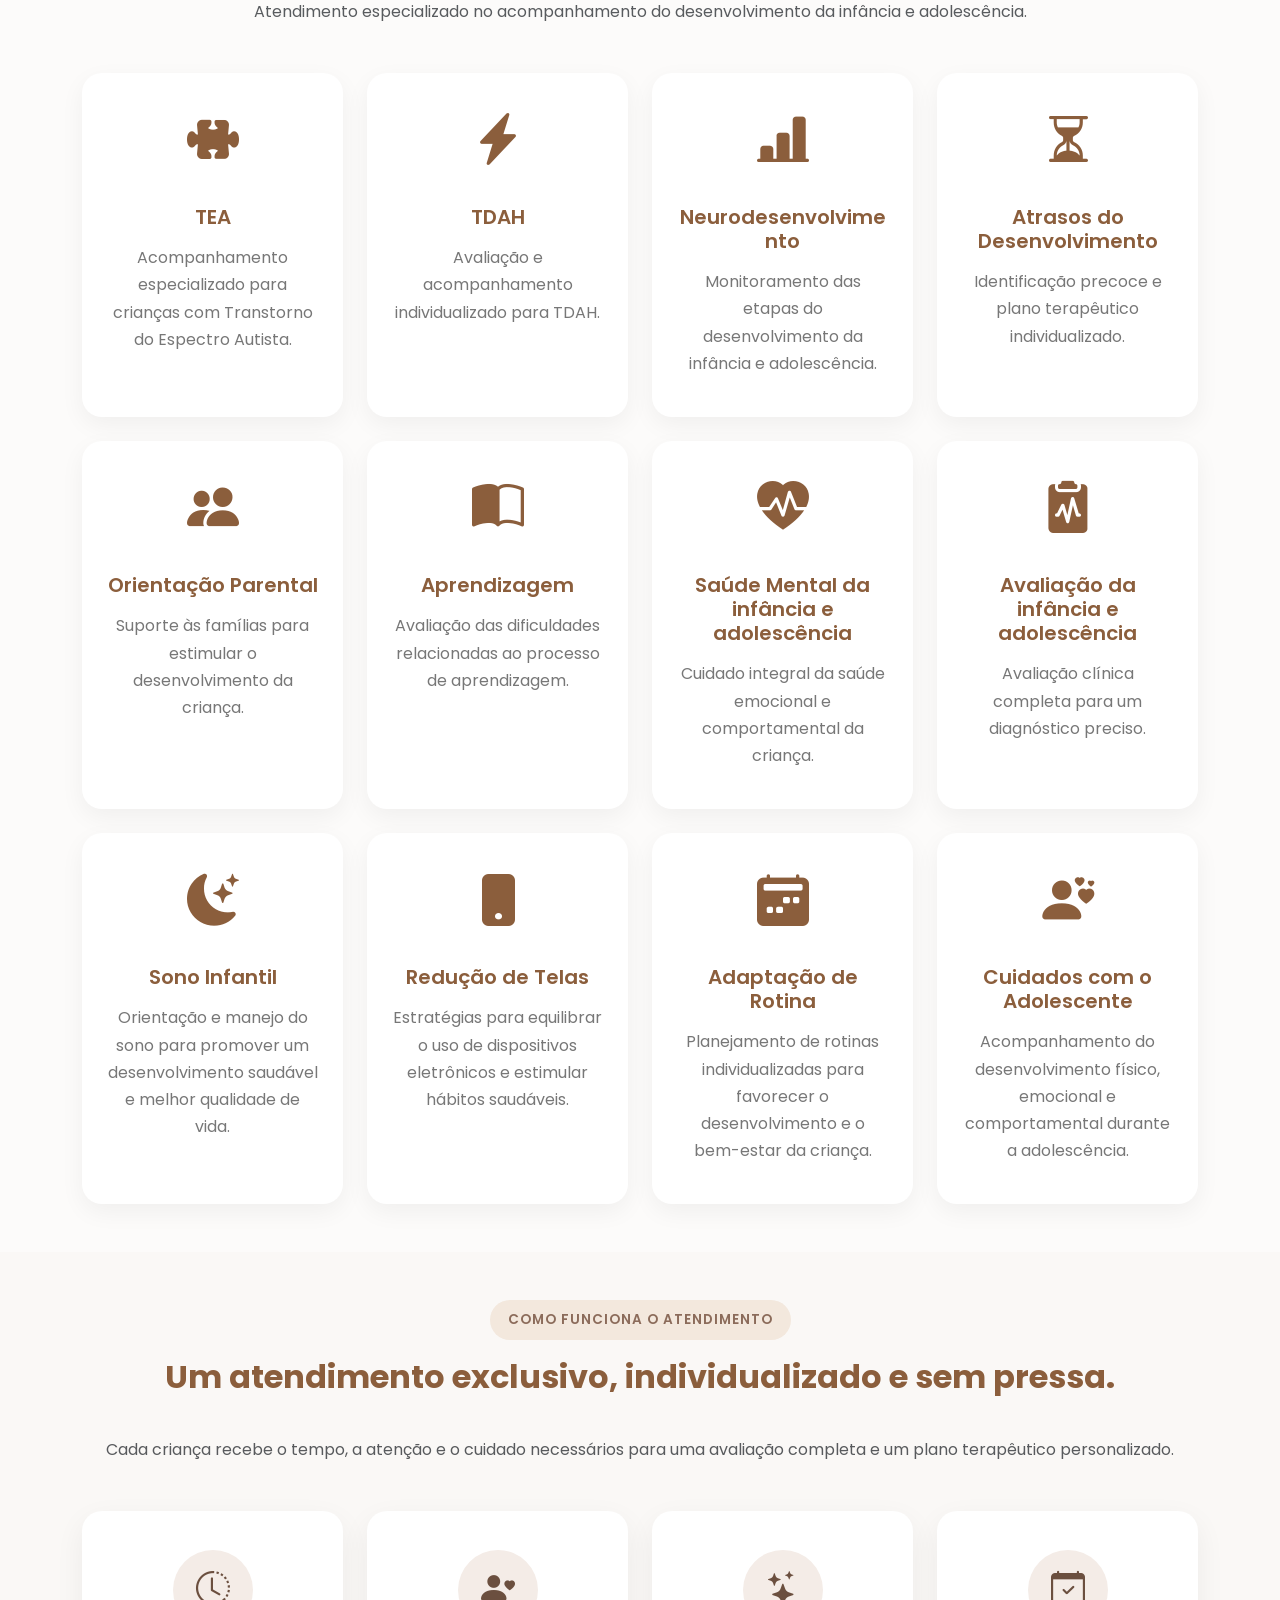
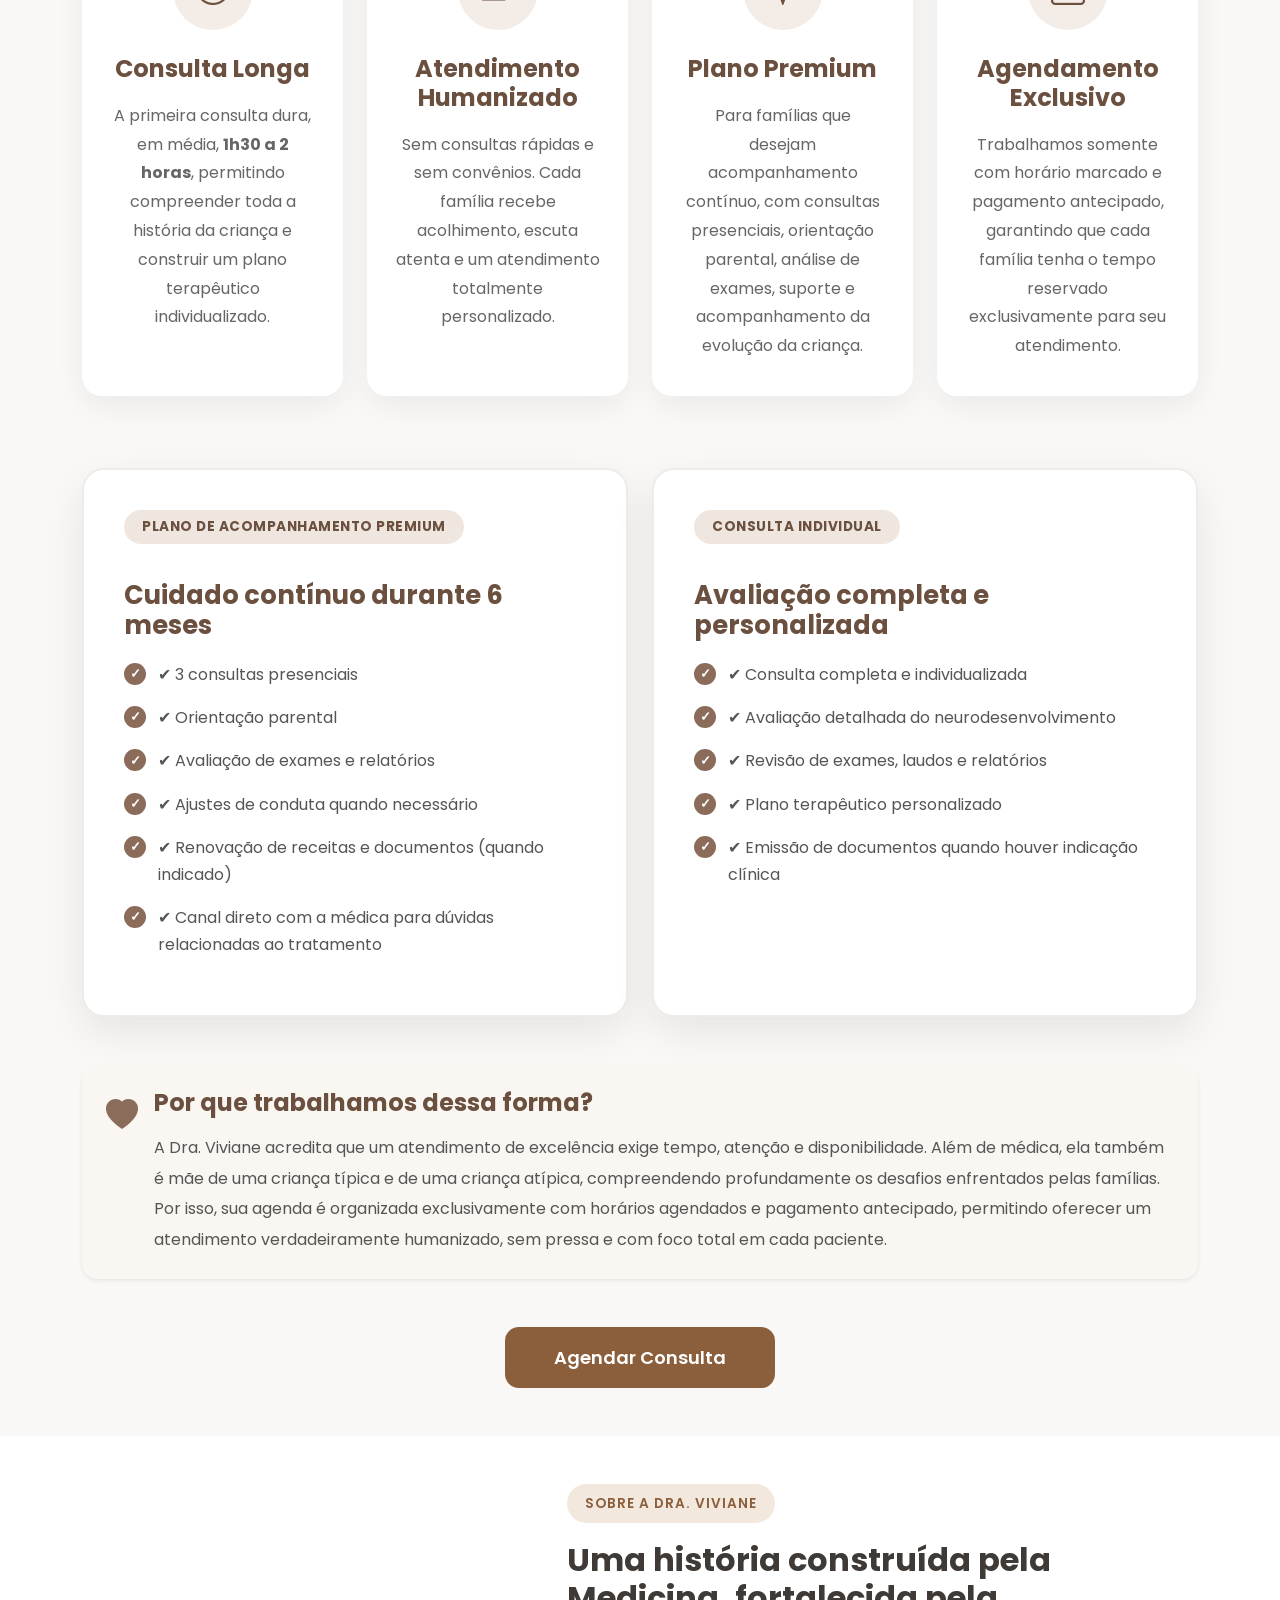
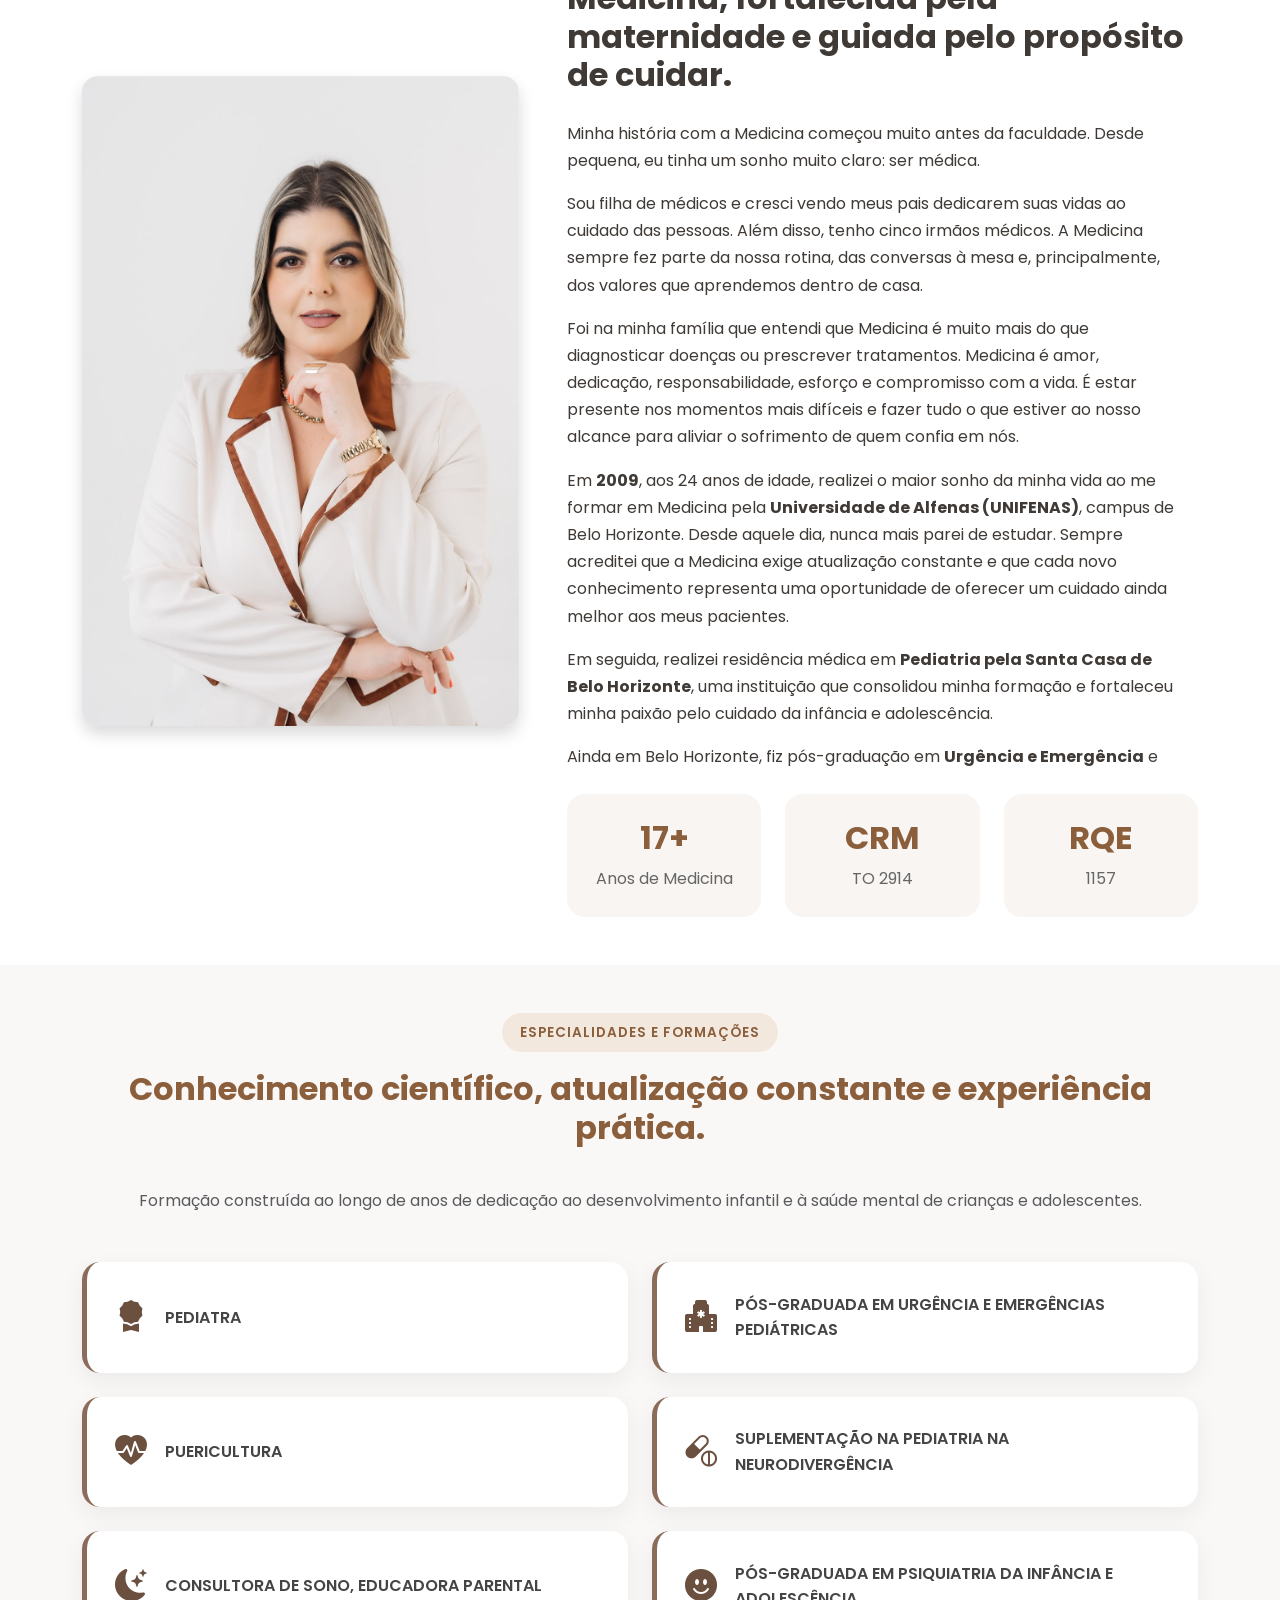
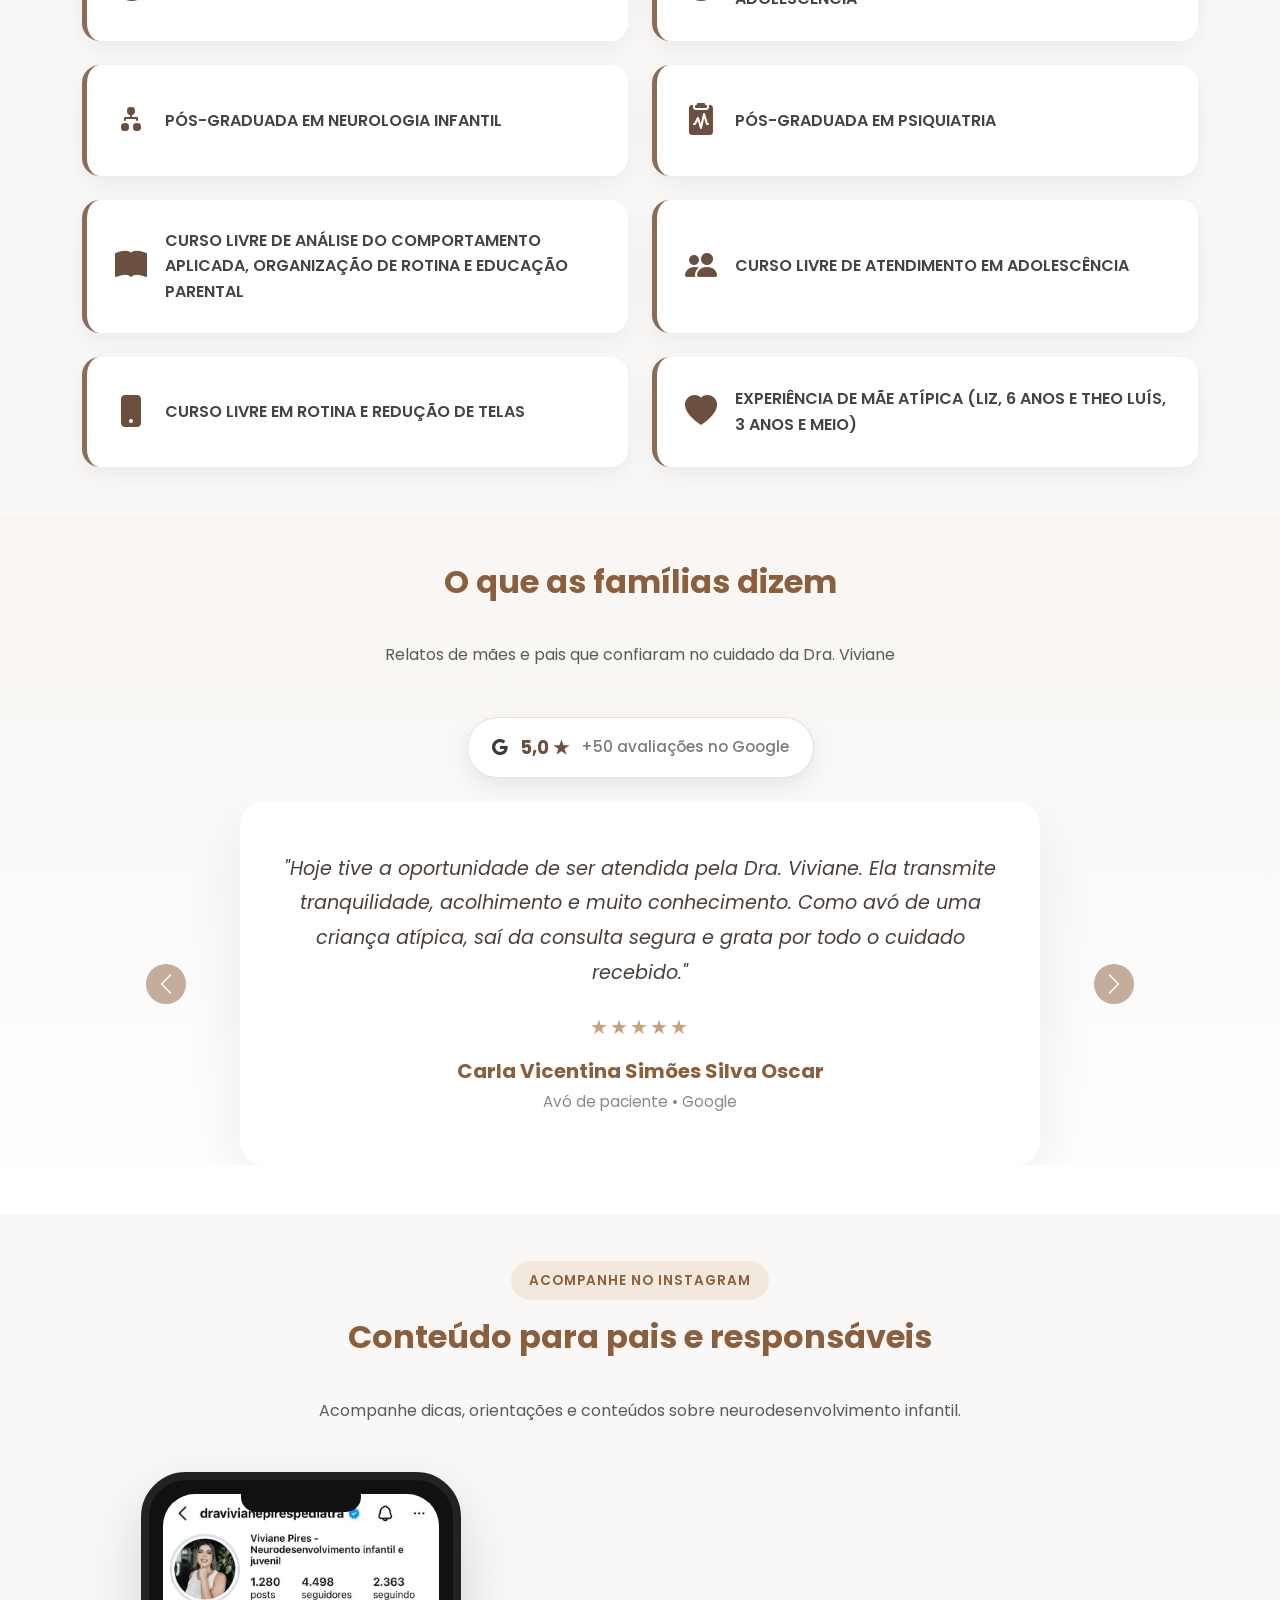
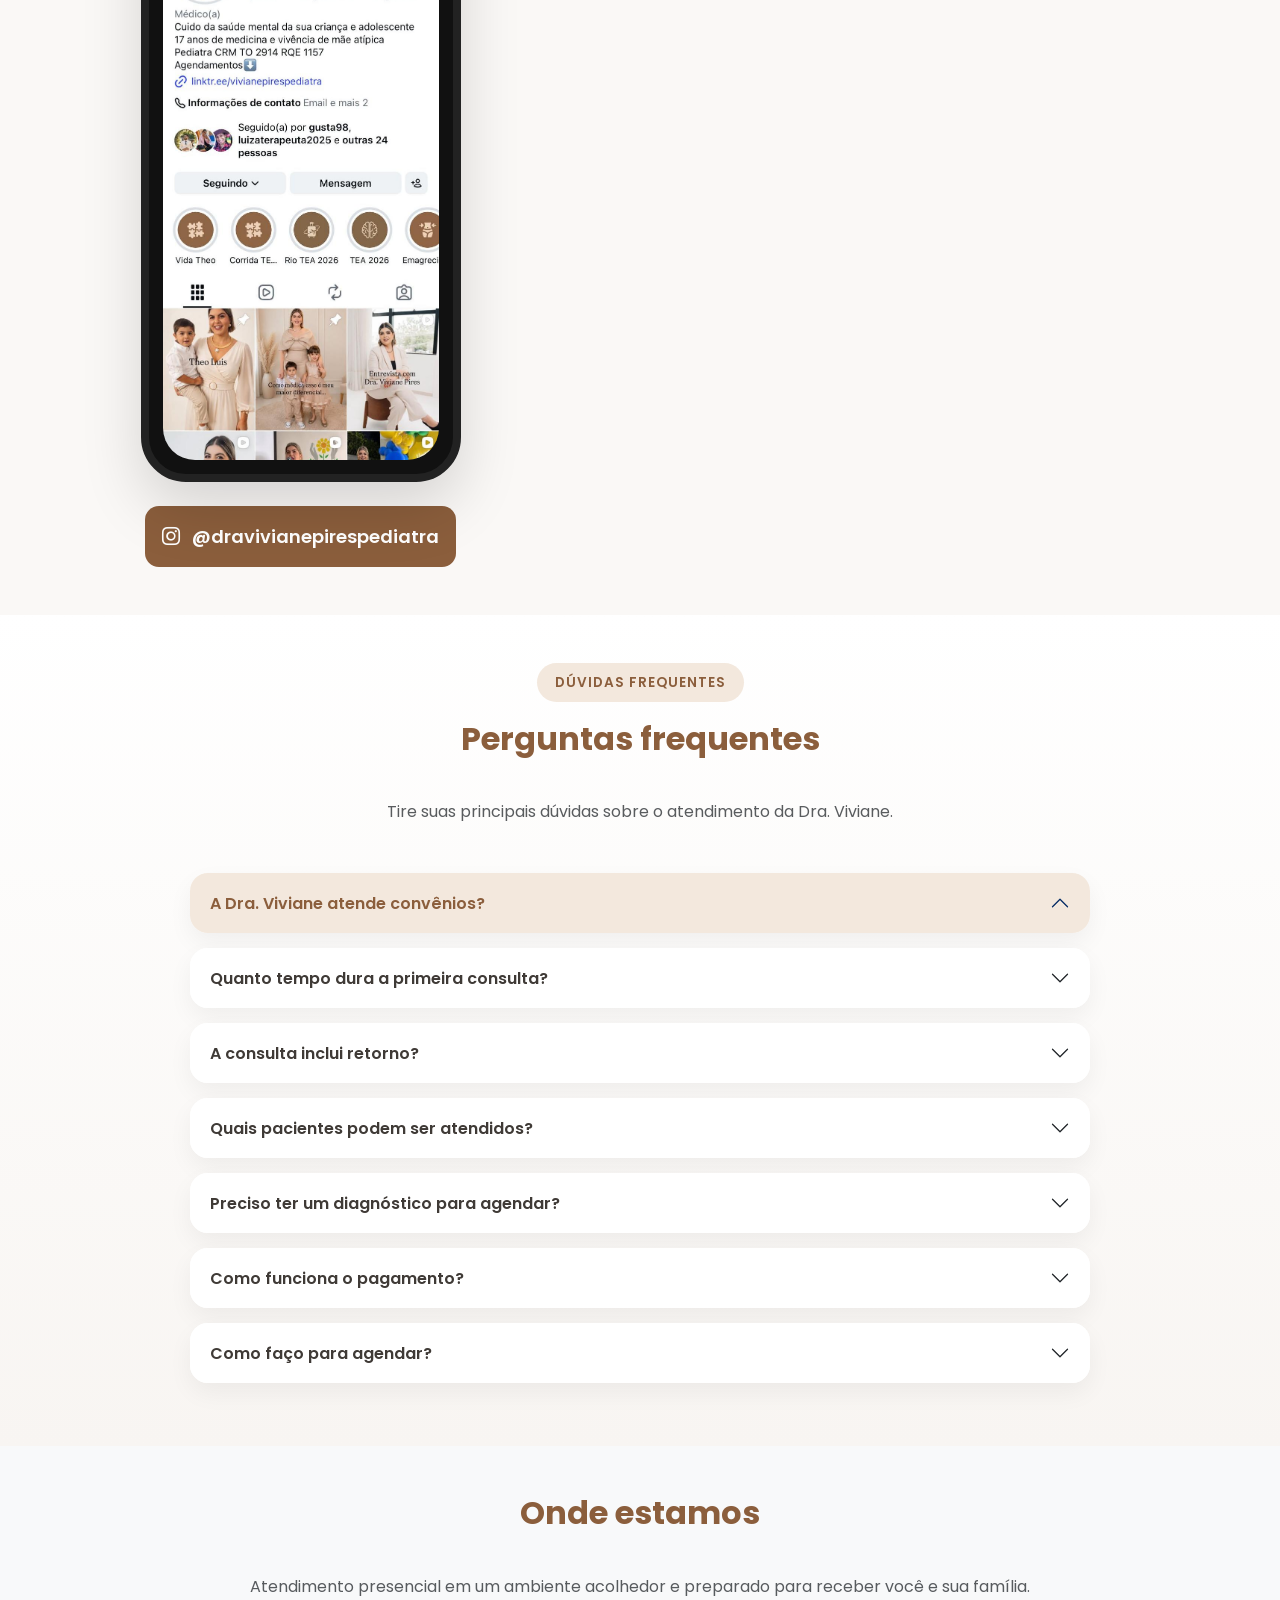
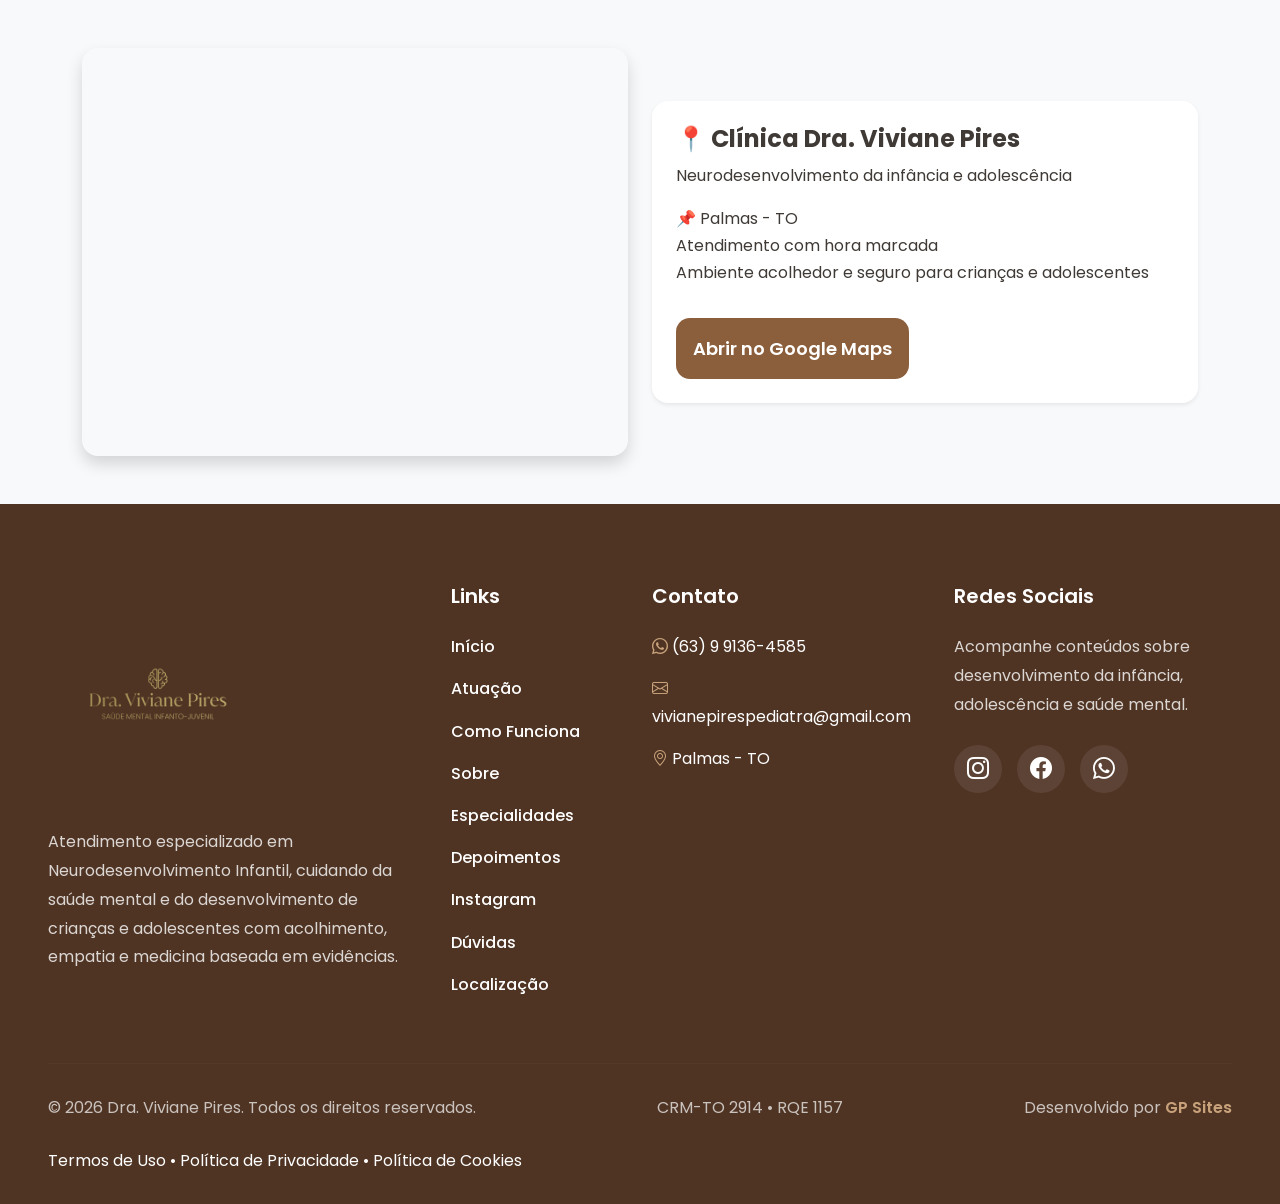
==== commit 539fc945: "Update index.html" ====
--- a/index.html
+++ b/index.html
@@ -70,7 +70,19 @@
                     </li>
 
                     <li class="nav-item">
-                        <a class="nav-link" href="#sobre">Sobre</a>
+                        <a class="nav-link" href="#sobre">Sobre Mim</a>
+                    </li>
+
+                    <li class="nav-item">
+                        <a class="nav-link" href="#sobre">Minha Familia</a>
+                    </li>
+
+                    <li class="nav-item">
+                        <a class="nav-link" href="#sobre">Maternidade Atípica</a>
+                    </li>
+                    
+                    <li class="nav-item">
+                        <a class="nav-link" href="#online">Atendimento Online</a>
                     </li>
 
                     <li class="nav-item">
@@ -330,7 +342,7 @@
 
                                     <a
                                         href="https://wa.me/5563991364585?text=Olá!%20Gostaria%20de%20agendar%20uma%20consulta."><img
-                                            src="img/banner-ferias.png" class="img-fluid  shadow"></a>
+                                            src="img/image.png" class="img-fluid  shadow"></a>
 
                                 </div>
 
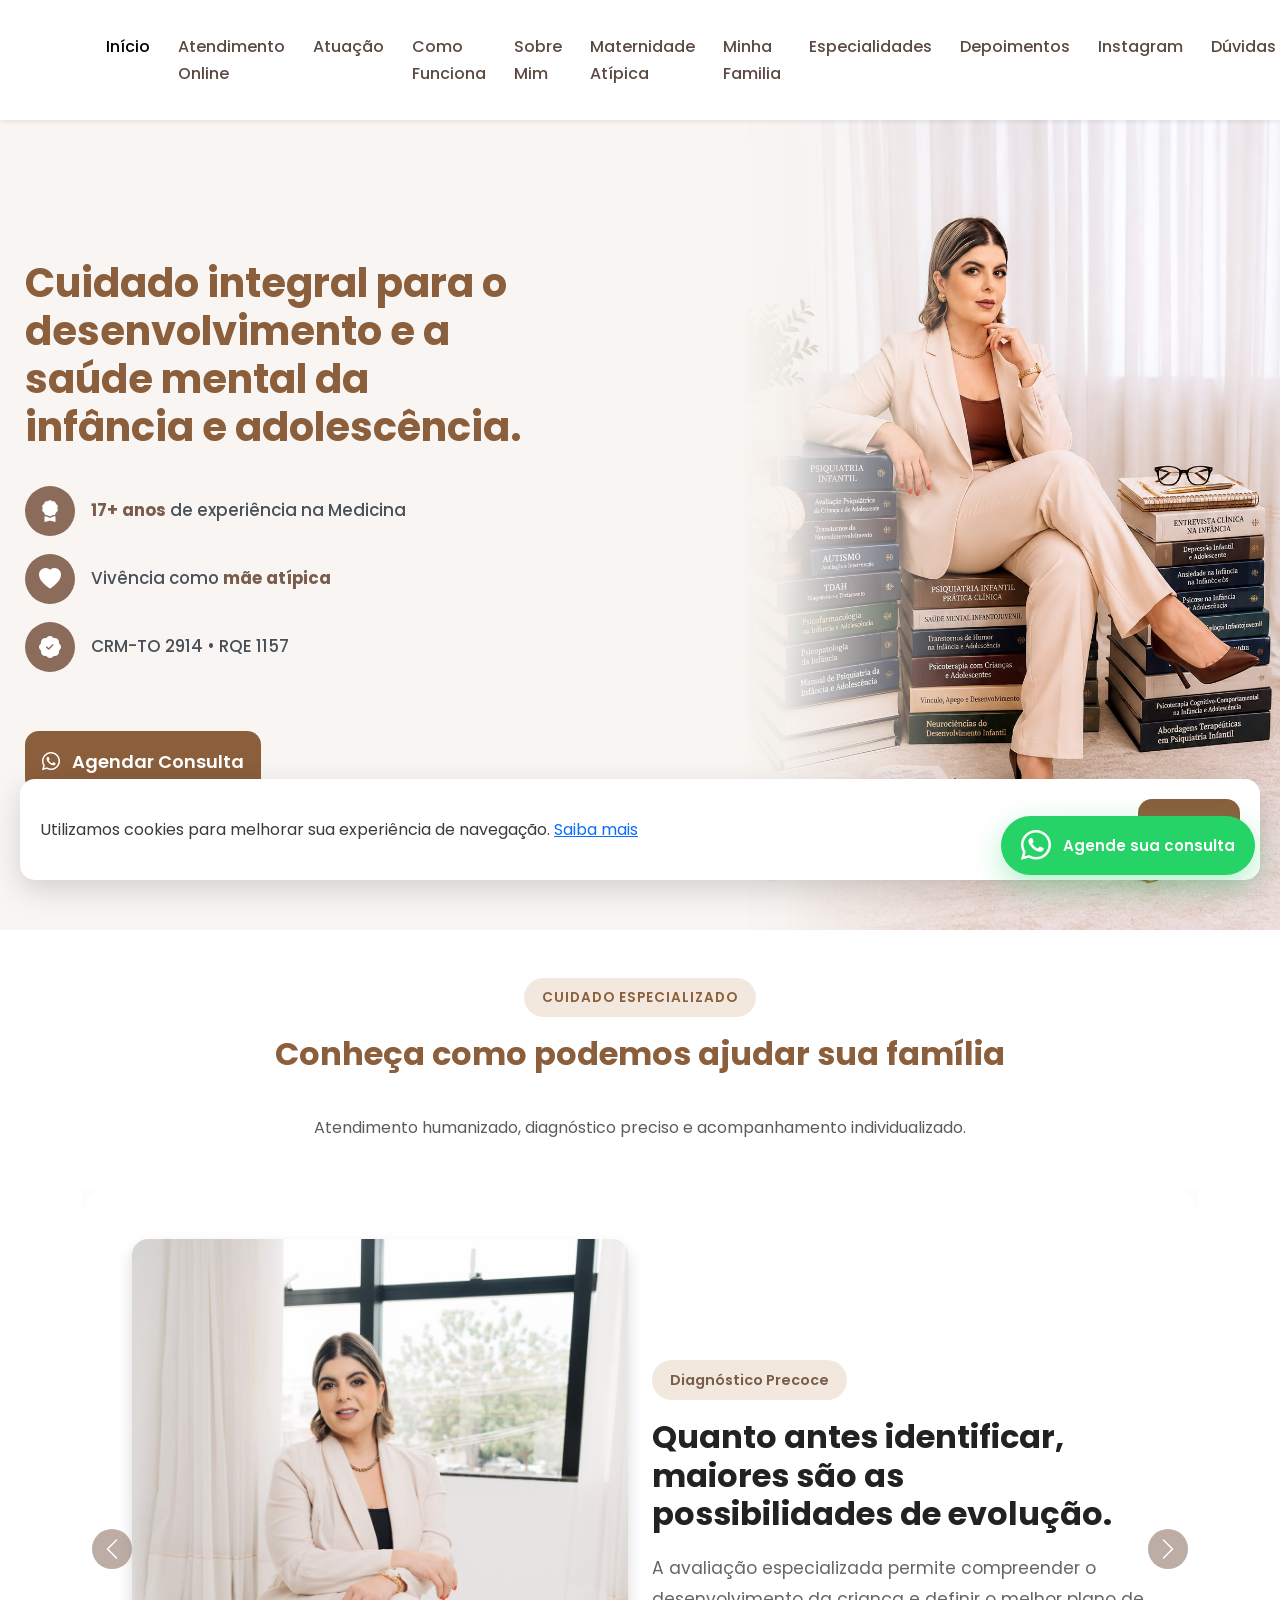
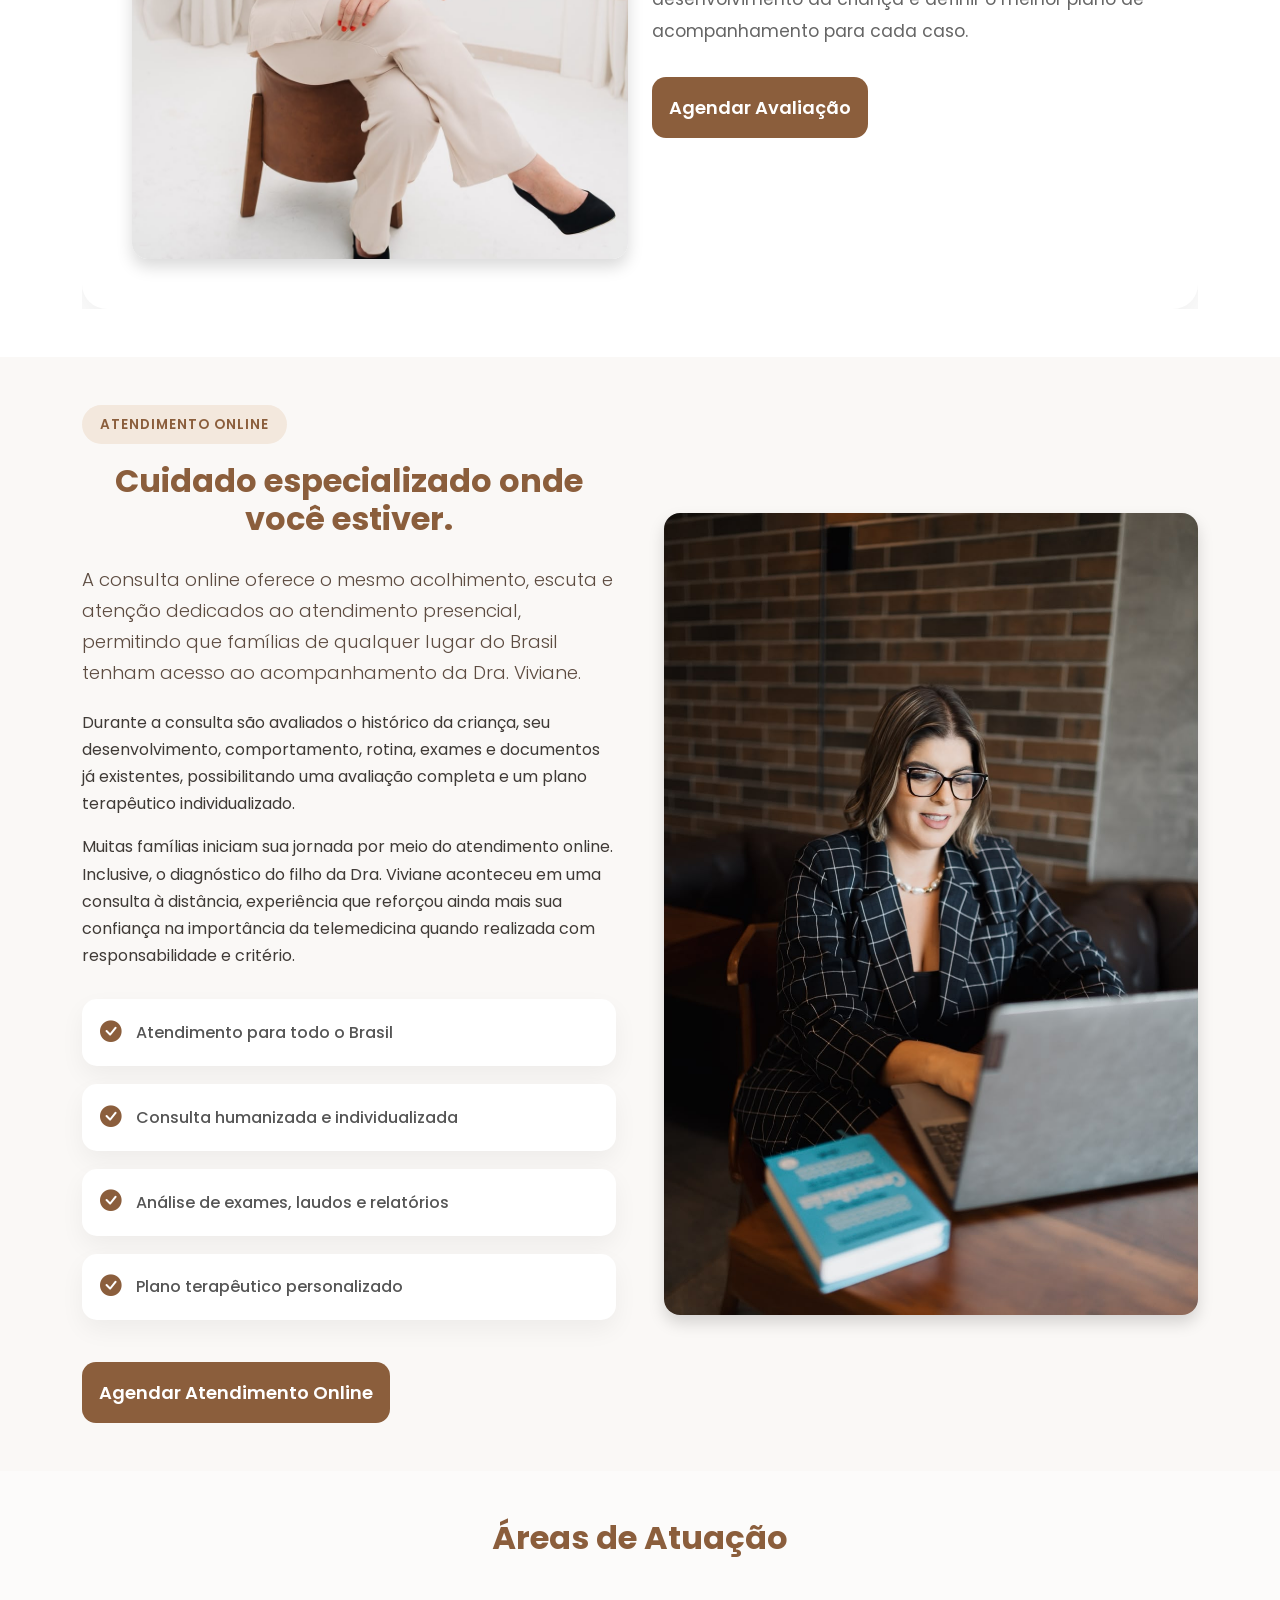
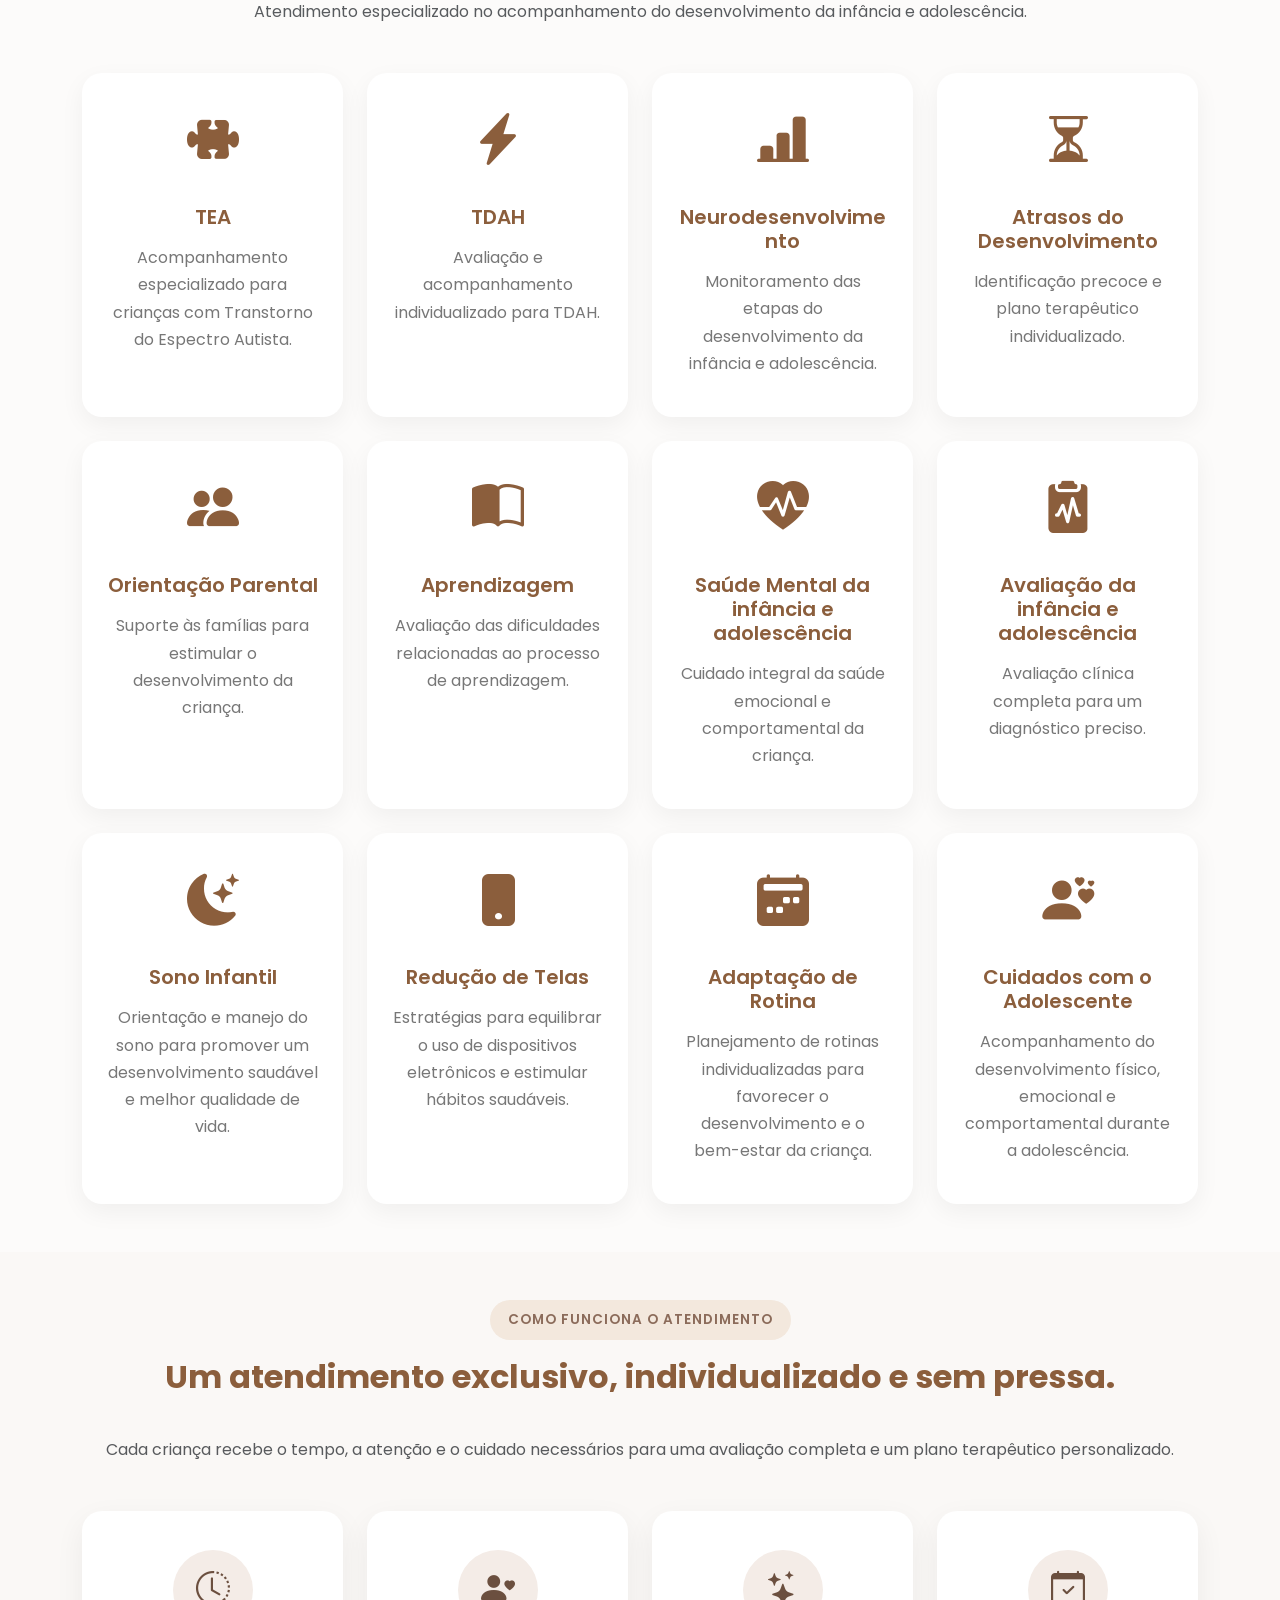
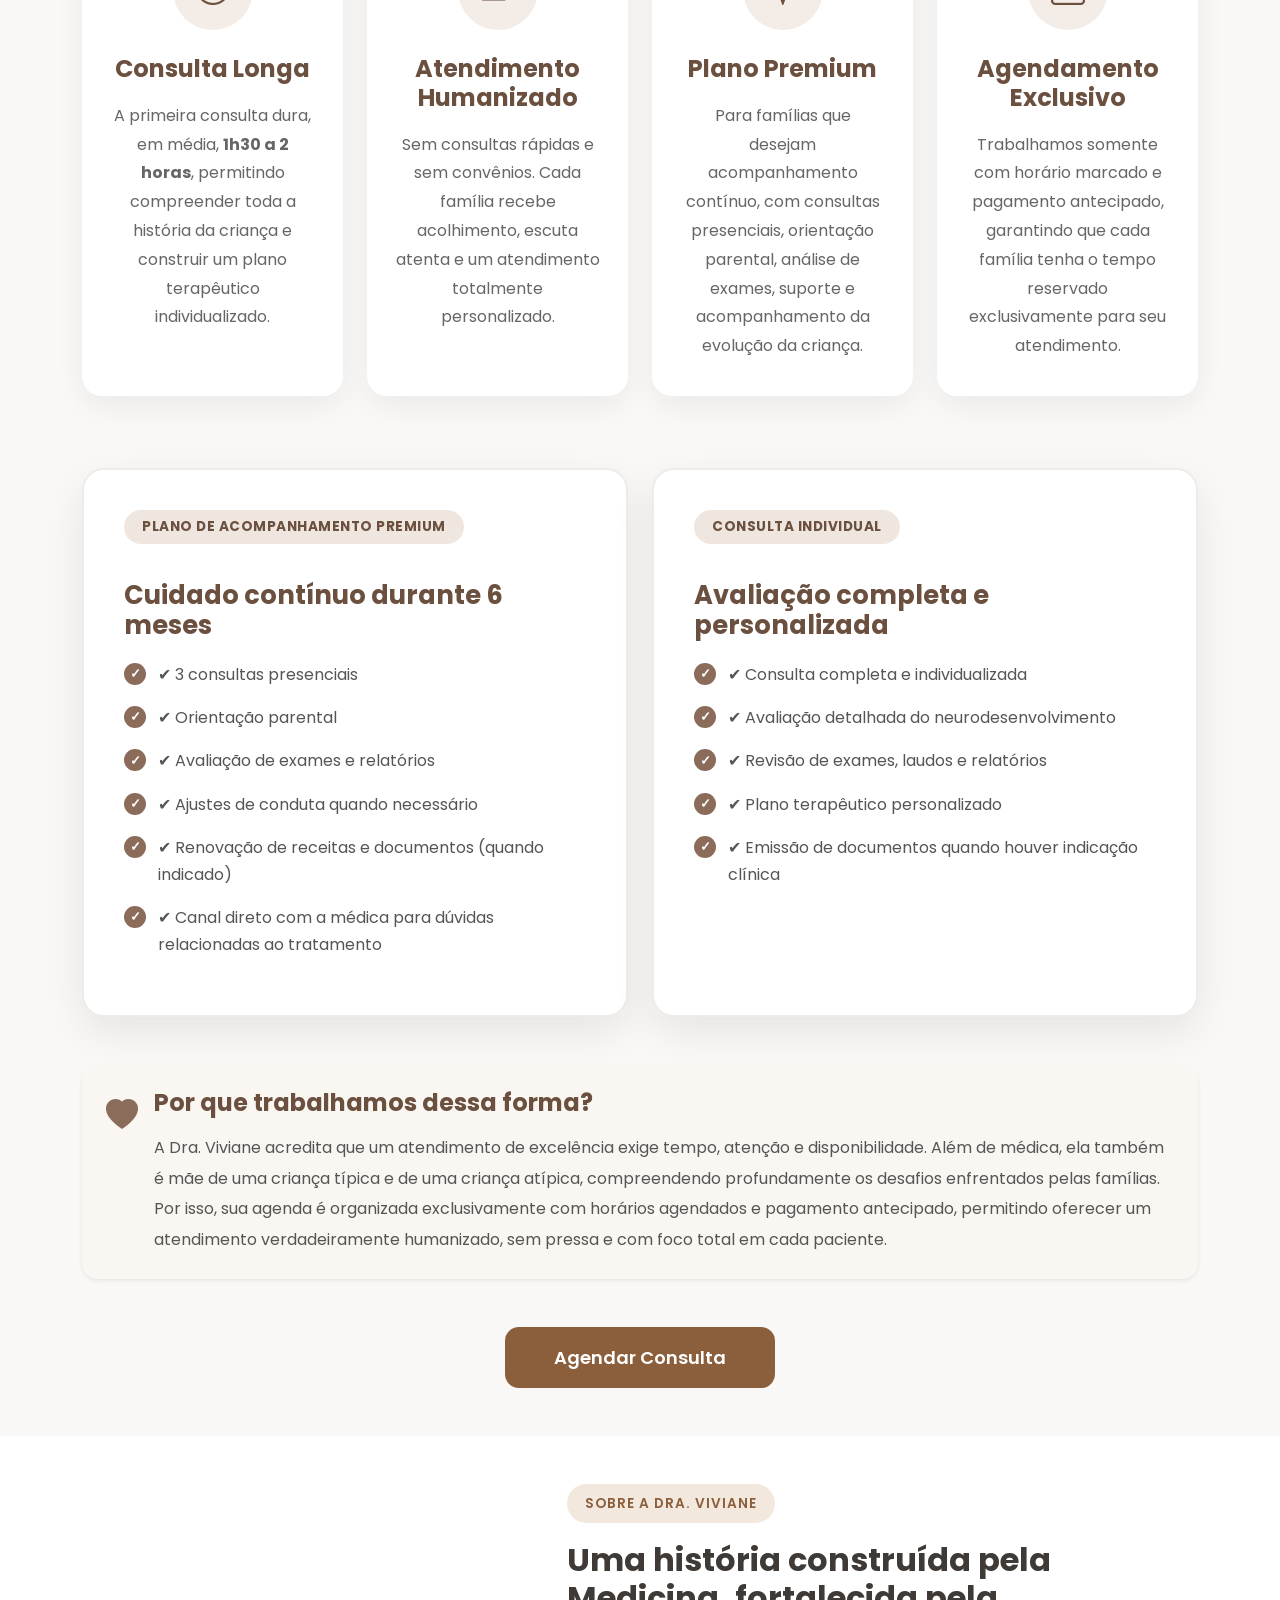
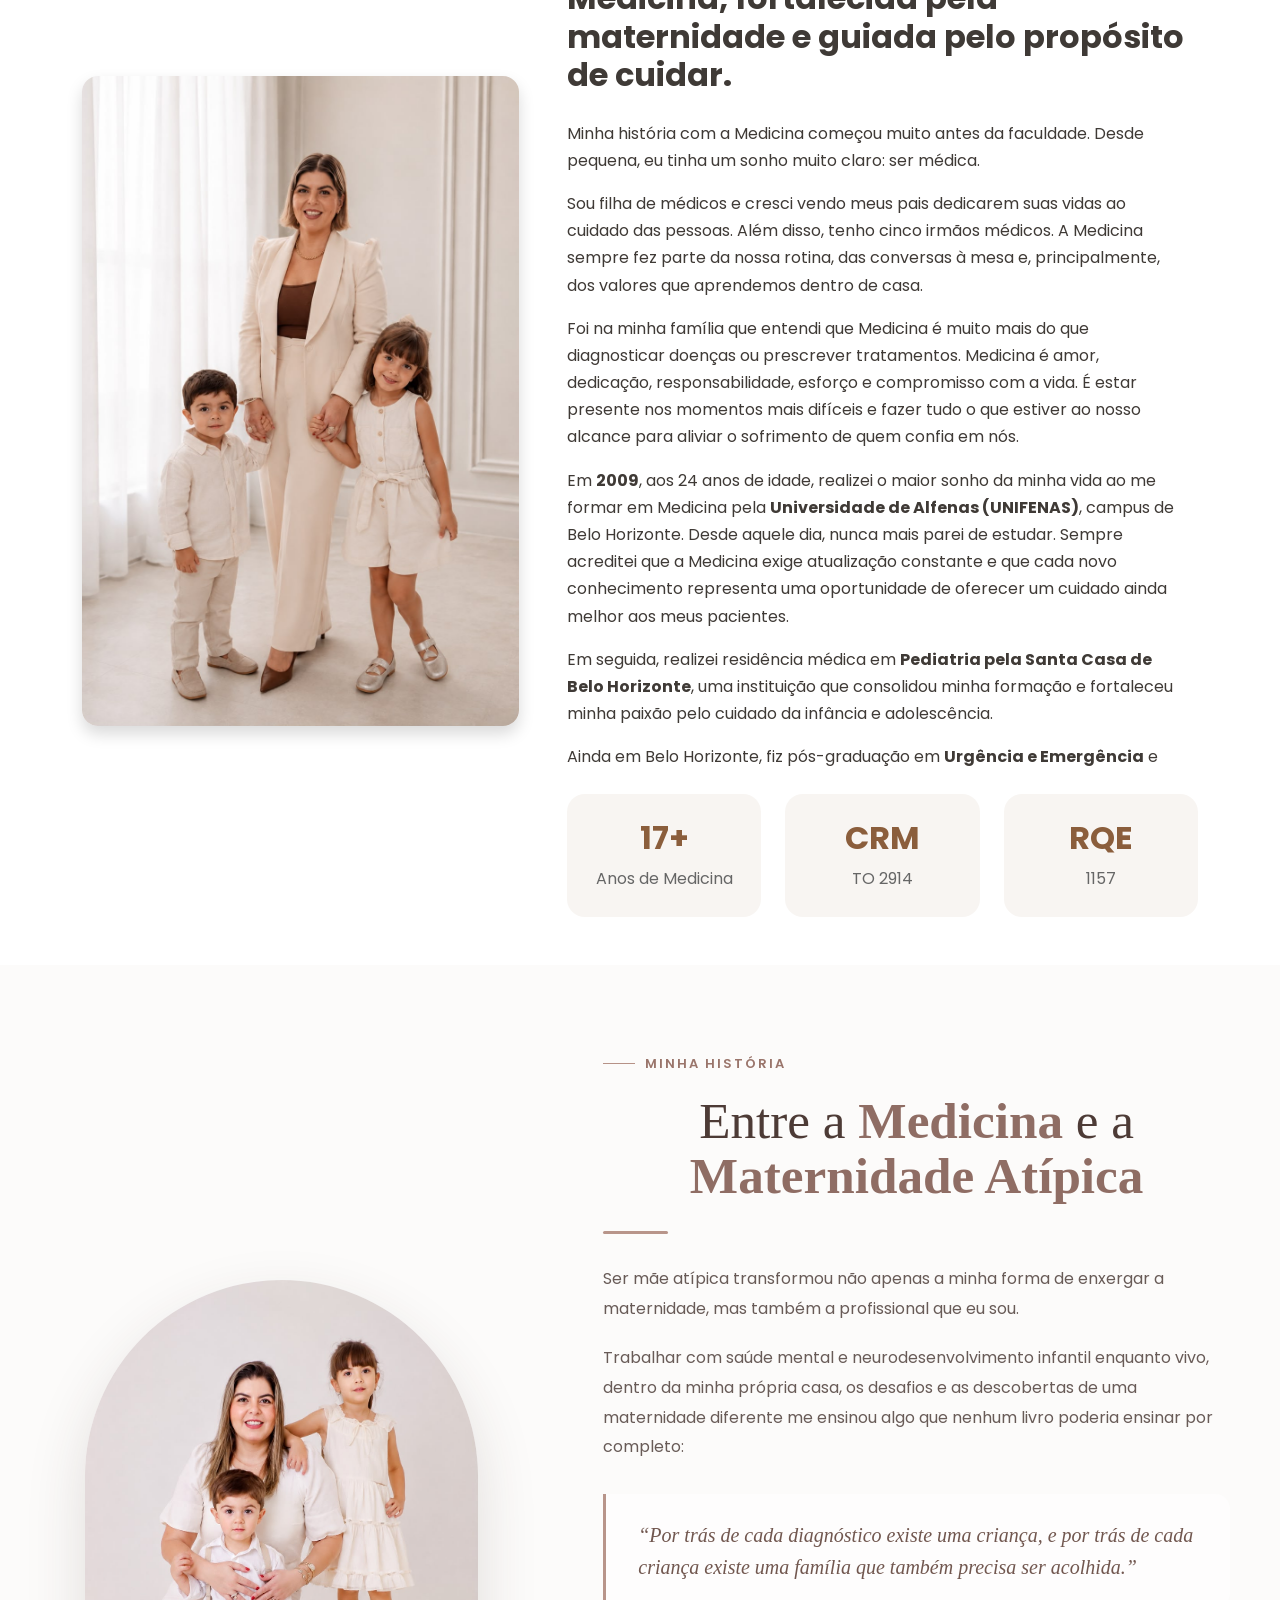
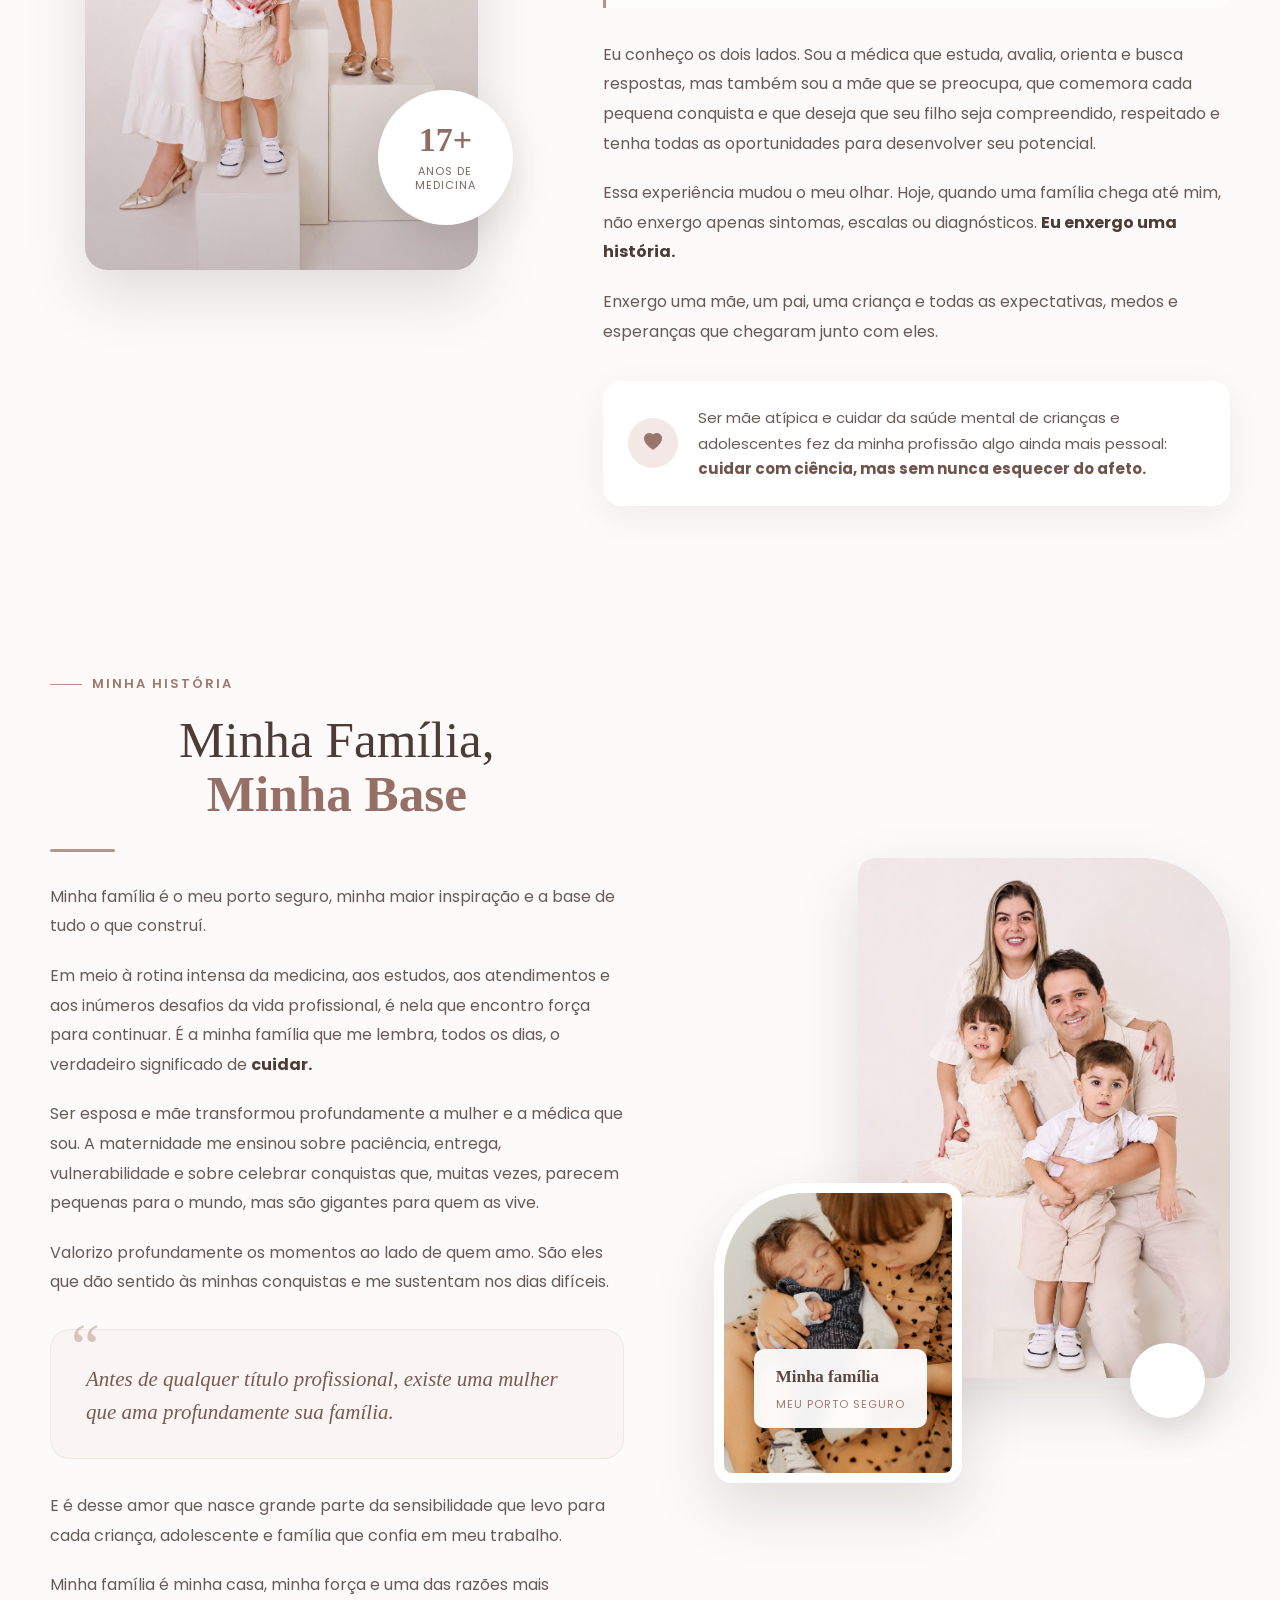
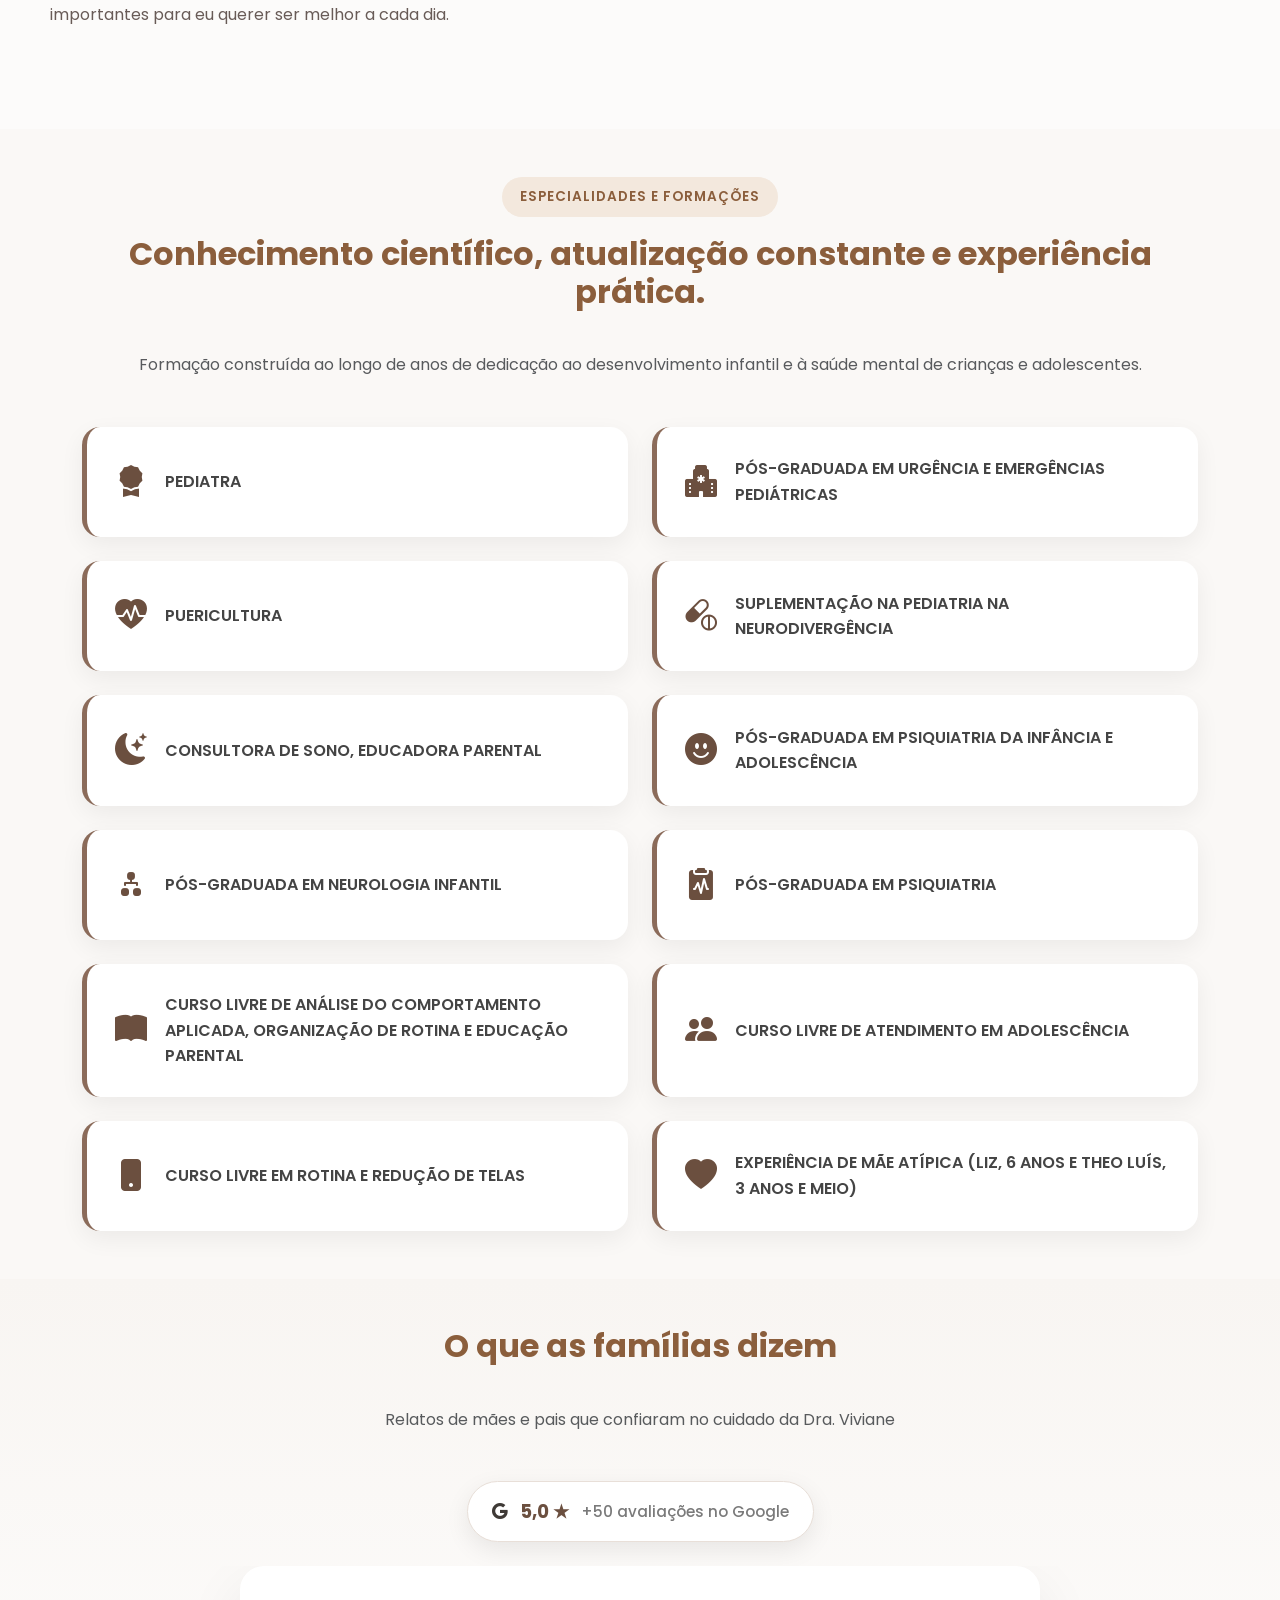
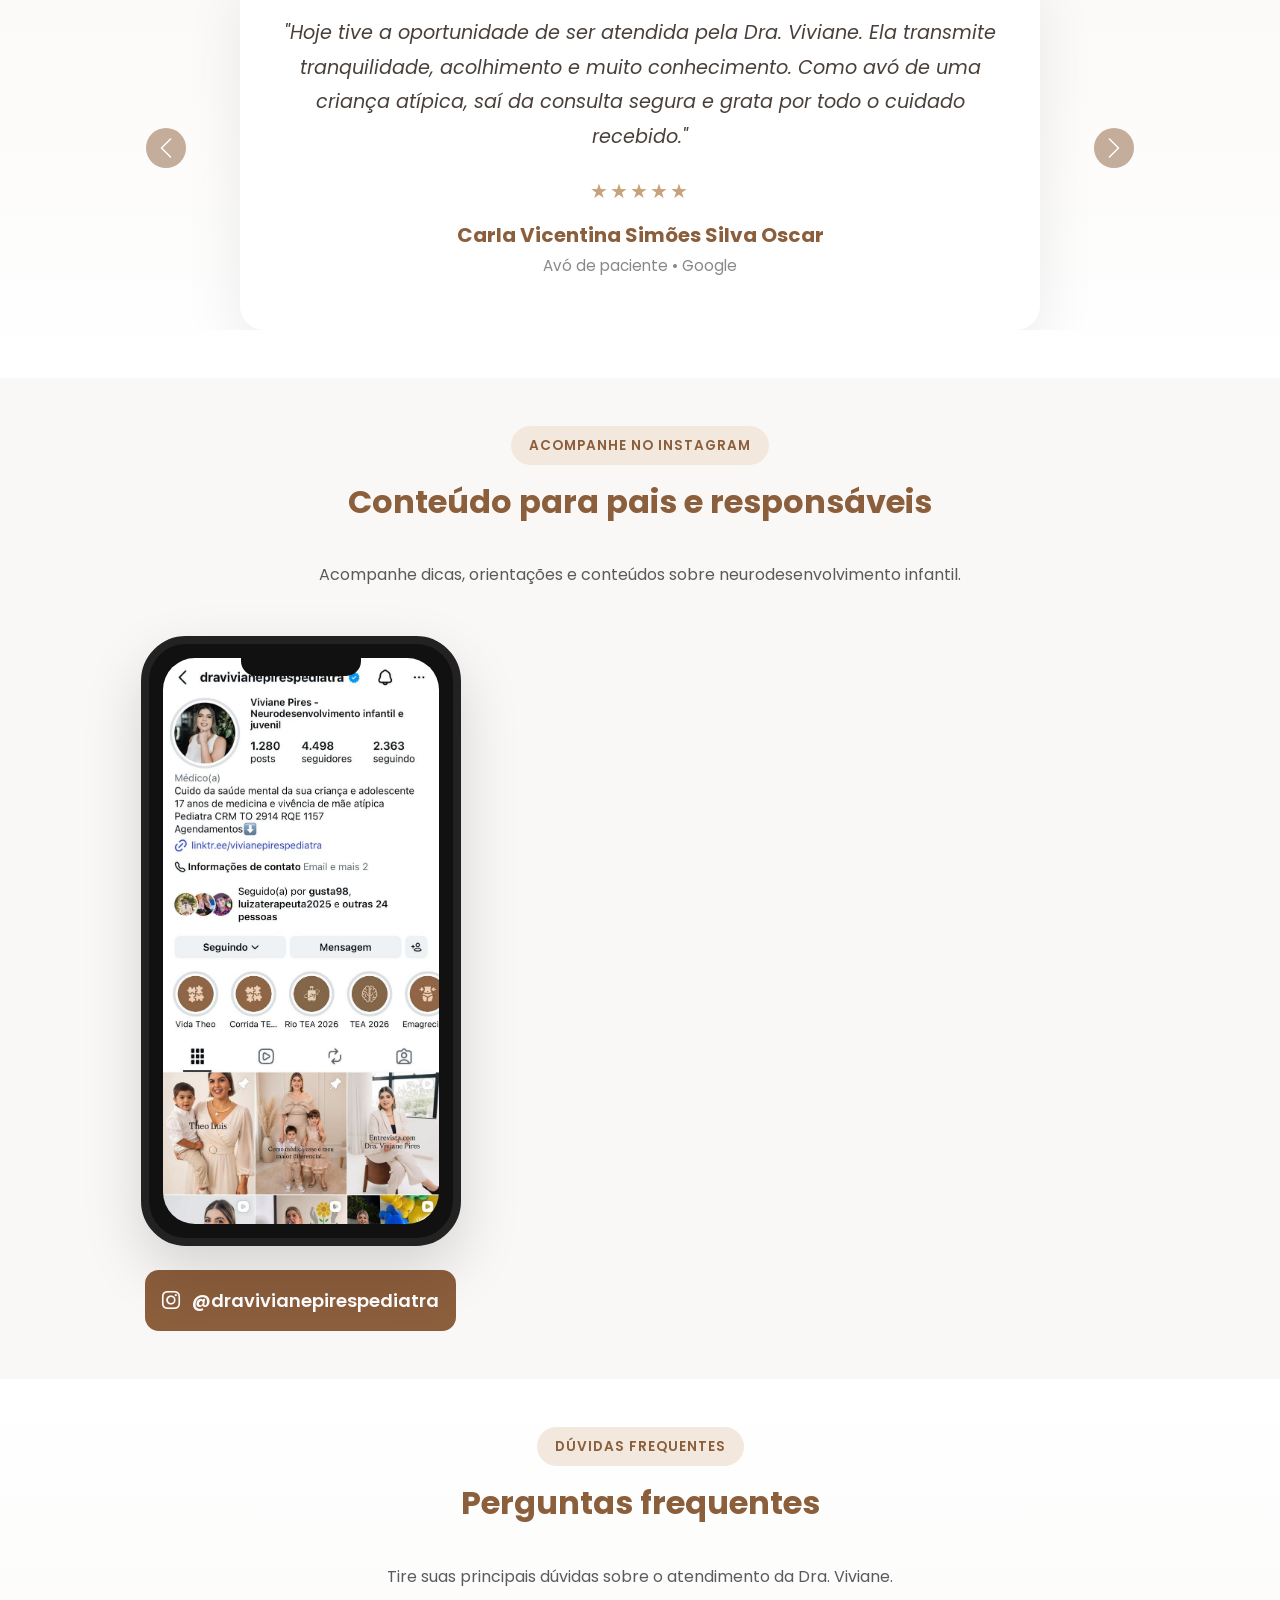
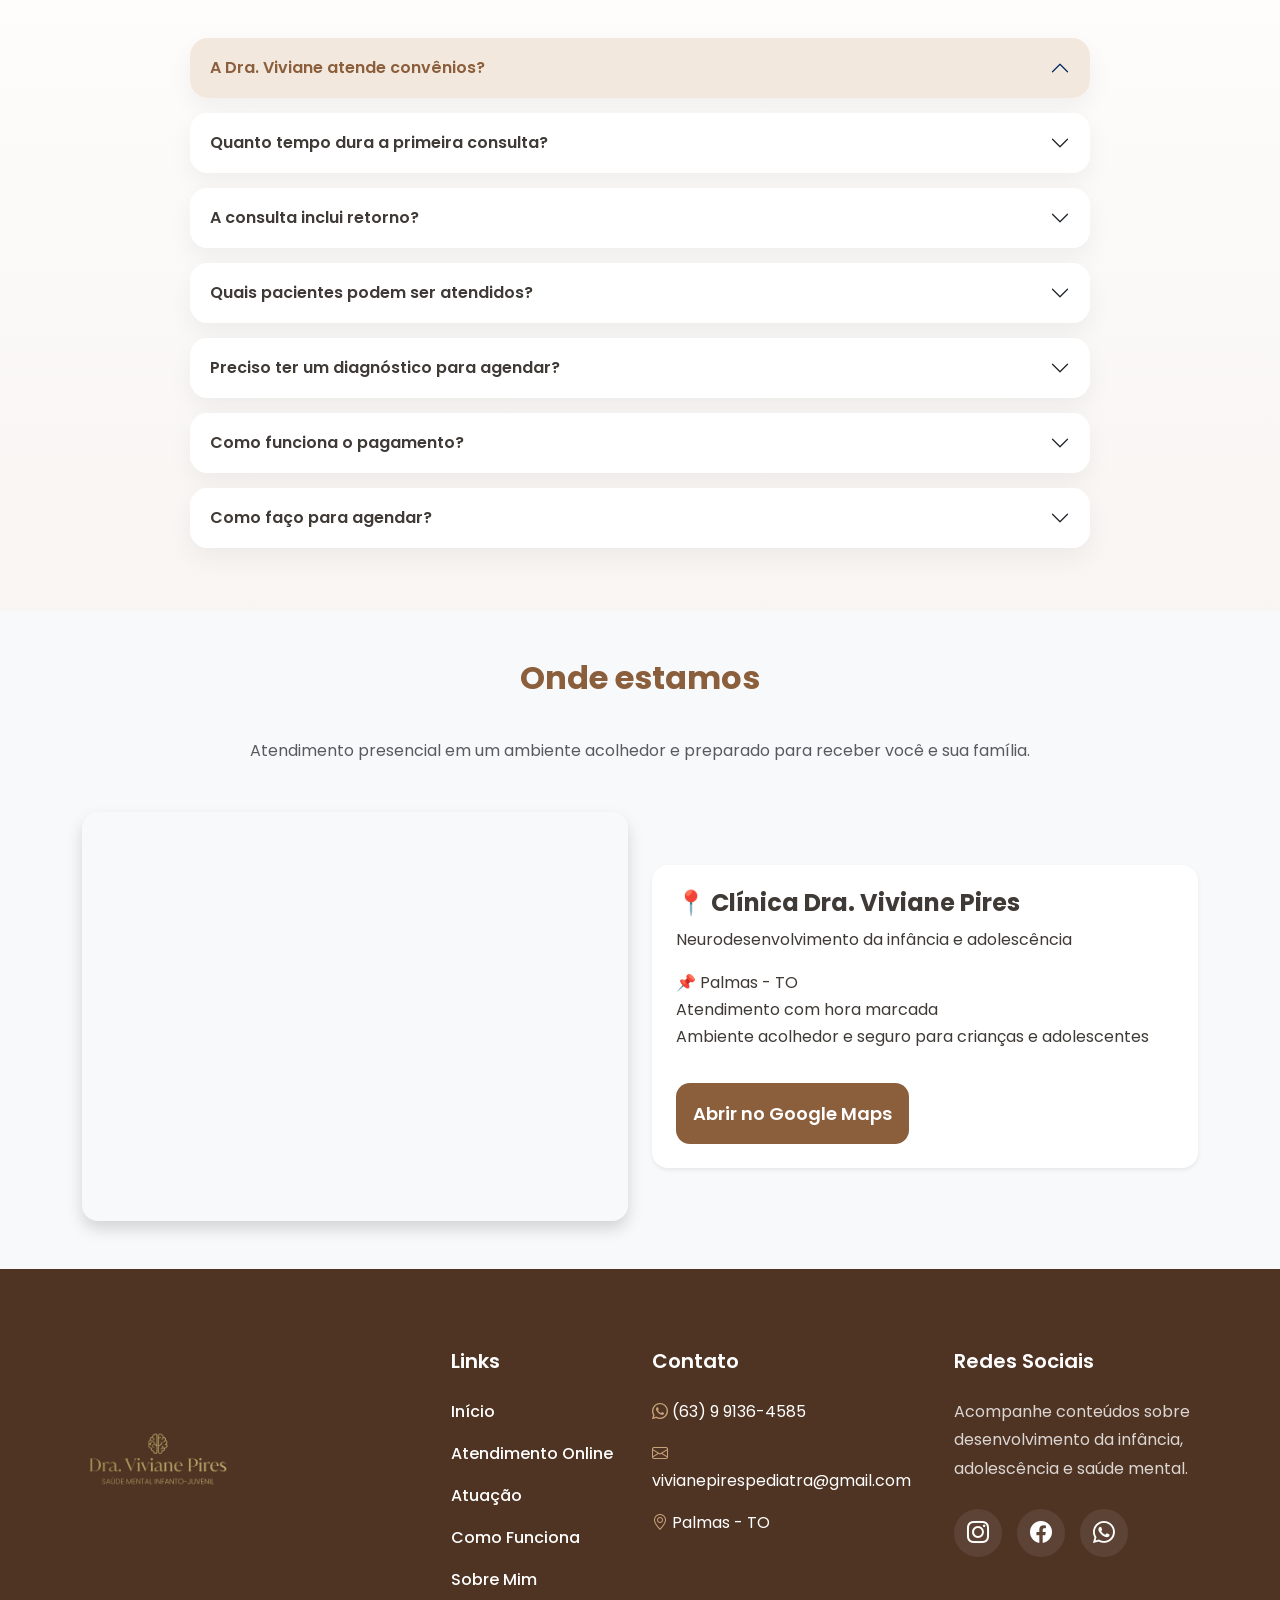
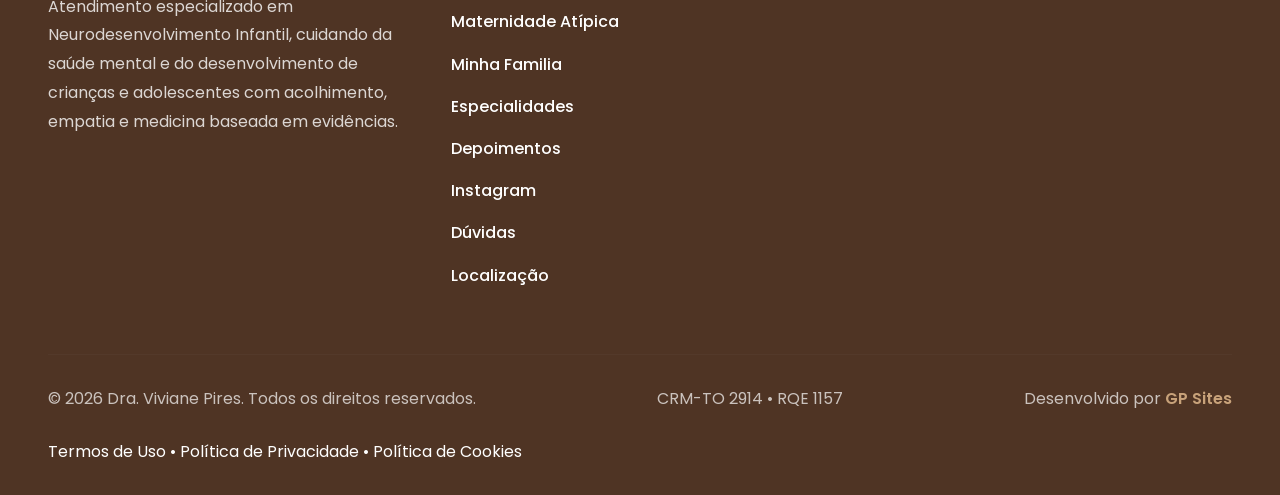
==== commit 311010f9: "alterações" ====
--- a/index.html
+++ b/index.html
@@ -62,6 +62,10 @@
                     </li>
 
                     <li class="nav-item">
+                        <a class="nav-link" href="#online">Atendimento Online</a>
+                    </li>
+
+                    <li class="nav-item">
                         <a class="nav-link" href="#areas">Atuação</a>
                     </li>
 
@@ -74,15 +78,11 @@
                     </li>
 
                     <li class="nav-item">
-                        <a class="nav-link" href="#sobre">Minha Familia</a>
+                        <a class="nav-link" href="#maternidade-atipica">Maternidade Atípica</a>
                     </li>
 
                     <li class="nav-item">
-                        <a class="nav-link" href="#sobre">Maternidade Atípica</a>
-                    </li>
-                    
-                    <li class="nav-item">
-                        <a class="nav-link" href="#online">Atendimento Online</a>
+                        <a class="nav-link" href="#familia-base">Minha Familia</a>
                     </li>
 
                     <li class="nav-item">
@@ -120,7 +120,7 @@
 
         </div>
     </nav>
-    <header class="hero-section">
+    <header id="inicio" class="hero-section">
 
         <div class="container-fluid p-0">
 
@@ -377,69 +377,76 @@
     </section>
     <section id="online" class="online-section py-5">
 
-    <div class="container">
-
-        <div class="row align-items-center g-5">
-
-            <div class="col-lg-6">
-
-                <span class="section-tag">
-                    ATENDIMENTO ONLINE
-                </span>
-
-                <h2>
-                    Cuidado especializado onde você estiver.
-                </h2>
-
-                <p class="lead">
-                    A consulta online oferece o mesmo acolhimento, escuta e atenção dedicados ao atendimento presencial, permitindo que famílias de qualquer lugar do Brasil tenham acesso ao acompanhamento da Dra. Viviane.
-                </p>
-
-                <p>
-                    Durante a consulta são avaliados o histórico da criança, seu desenvolvimento, comportamento, rotina, exames e documentos já existentes, possibilitando uma avaliação completa e um plano terapêutico individualizado.
-                </p>
-
-                <p>
-                    Muitas famílias iniciam sua jornada por meio do atendimento online. Inclusive, o diagnóstico do filho da Dra. Viviane aconteceu em uma consulta à distância, experiência que reforçou ainda mais sua confiança na importância da telemedicina quando realizada com responsabilidade e critério.
-                </p>
-
-                <div class="online-benefits">
-
-                    <div class="benefit-item">
-                        <i class="bi bi-check-circle-fill"></i>
-                        <span>Atendimento para todo o Brasil</span>
-                    </div>
-
-                    <div class="benefit-item">
-                        <i class="bi bi-check-circle-fill"></i>
-                        <span>Consulta humanizada e individualizada</span>
-                    </div>
-
-                    <div class="benefit-item">
-                        <i class="bi bi-check-circle-fill"></i>
-                        <span>Análise de exames, laudos e relatórios</span>
-                    </div>
-
-                    <div class="benefit-item">
-                        <i class="bi bi-check-circle-fill"></i>
-                        <span>Plano terapêutico personalizado</span>
-                    </div>
-
-                </div>
-
-                <a href="https://wa.me/5563991364585?text=Olá!%20Gostaria%20de%20agendar%20uma%20consulta." class="btn btn-agendar mt-4">
-                    Agendar Atendimento Online
-                </a>
-
-            </div>
-
-            <div class="col-lg-6">
-
-                <div class="online-card">
-
-                    <img src="img/fotos/foto(9).jpeg"
-                        class="img-fluid rounded-4 shadow"
-                        alt="Atendimento Online">
+        <div class="container">
+
+            <div class="row align-items-center g-5">
+
+                <div class="col-lg-6">
+
+                    <span class="section-tag">
+                        ATENDIMENTO ONLINE
+                    </span>
+
+                    <h2>
+                        Cuidado especializado onde você estiver.
+                    </h2>
+
+                    <p class="lead">
+                        A consulta online oferece o mesmo acolhimento, escuta e atenção dedicados ao atendimento
+                        presencial, permitindo que famílias de qualquer lugar do Brasil tenham acesso ao acompanhamento
+                        da Dra. Viviane.
+                    </p>
+
+                    <p>
+                        Durante a consulta são avaliados o histórico da criança, seu desenvolvimento, comportamento,
+                        rotina, exames e documentos já existentes, possibilitando uma avaliação completa e um plano
+                        terapêutico individualizado.
+                    </p>
+
+                    <p>
+                        Muitas famílias iniciam sua jornada por meio do atendimento online. Inclusive, o diagnóstico do
+                        filho da Dra. Viviane aconteceu em uma consulta à distância, experiência que reforçou ainda mais
+                        sua confiança na importância da telemedicina quando realizada com responsabilidade e critério.
+                    </p>
+
+                    <div class="online-benefits">
+
+                        <div class="benefit-item">
+                            <i class="bi bi-check-circle-fill"></i>
+                            <span>Atendimento para todo o Brasil</span>
+                        </div>
+
+                        <div class="benefit-item">
+                            <i class="bi bi-check-circle-fill"></i>
+                            <span>Consulta humanizada e individualizada</span>
+                        </div>
+
+                        <div class="benefit-item">
+                            <i class="bi bi-check-circle-fill"></i>
+                            <span>Análise de exames, laudos e relatórios</span>
+                        </div>
+
+                        <div class="benefit-item">
+                            <i class="bi bi-check-circle-fill"></i>
+                            <span>Plano terapêutico personalizado</span>
+                        </div>
+
+                    </div>
+
+                    <a href="https://wa.me/5563991364585?text=Olá!%20Gostaria%20de%20agendar%20uma%20consulta."
+                        class="btn btn-agendar mt-4">
+                        Agendar Atendimento Online
+                    </a>
+
+                </div>
+
+                <div class="col-lg-6">
+
+                    <div class="online-card">
+
+                        <img src="img/fotos/foto(9).jpeg" class="img-fluid rounded-4 shadow" alt="Atendimento Online">
+
+                    </div>
 
                 </div>
 
@@ -447,9 +454,7 @@
 
         </div>
 
-    </div>
-
-</section>
+    </section>
     <section id="areas" class="container py-5">
 
         <div class="text-center mb-5">
@@ -781,6 +786,7 @@
         </div>
 
     </section>
+
     <section id="sobre" class="sobre-section py-5">
 
         <div class="container">
@@ -1014,6 +1020,170 @@
         </div>
 
     </section>
+    <section id="maternidade-atipica">
+        <div class="maternidade-container">
+
+            <div class="maternidade-imagem">
+                <div class="imagem-destaque">
+                    <img src="img/fotos/dra-viviane-mae.jpg.jpeg" alt="Dra. Viviane Pires">
+                </div>
+
+                <div class="experiencia-badge">
+                    <span>17+</span>
+                    <small>anos de<br>medicina</small>
+                </div>
+            </div>
+
+            <div class="maternidade-conteudo">
+
+                <span class="maternidade-tag">
+                    Minha história
+                </span>
+
+                <h2>
+                    Entre a <strong>Medicina</strong> e a<br>
+                    <strong>Maternidade Atípica</strong>
+                </h2>
+
+                <div class="linha-destaque"></div>
+
+                <p>
+                    Ser mãe atípica transformou não apenas a minha forma de enxergar
+                    a maternidade, mas também a profissional que eu sou.
+                </p>
+
+                <p>
+                    Trabalhar com saúde mental e neurodesenvolvimento infantil enquanto
+                    vivo, dentro da minha própria casa, os desafios e as descobertas de
+                    uma maternidade diferente me ensinou algo que nenhum livro poderia
+                    ensinar por completo:
+                </p>
+
+                <blockquote>
+                    “Por trás de cada diagnóstico existe uma criança,
+                    e por trás de cada criança existe uma família
+                    que também precisa ser acolhida.”
+                </blockquote>
+
+                <p>
+                    Eu conheço os dois lados. Sou a médica que estuda, avalia, orienta
+                    e busca respostas, mas também sou a mãe que se preocupa, que comemora
+                    cada pequena conquista e que deseja que seu filho seja compreendido,
+                    respeitado e tenha todas as oportunidades para desenvolver seu potencial.
+                </p>
+
+                <p>
+                    Essa experiência mudou o meu olhar. Hoje, quando uma família chega até
+                    mim, não enxergo apenas sintomas, escalas ou diagnósticos.
+                    <strong>Eu enxergo uma história.</strong>
+                </p>
+
+                <p>
+                    Enxergo uma mãe, um pai, uma criança e todas as expectativas, medos
+                    e esperanças que chegaram junto com eles.
+                </p>
+
+                <div class="maternidade-fechamento">
+                    <span class="fechamento-icon">
+                        <i class="bi bi-heart-fill"></i>
+                    </span>
+
+                    <p>
+                        Ser mãe atípica e cuidar da saúde mental de crianças e adolescentes
+                        fez da minha profissão algo ainda mais pessoal:
+                        <strong>cuidar com ciência, mas sem nunca esquecer do afeto.</strong>
+                    </p>
+                </div>
+
+            </div>
+
+        </div>
+    </section>
+    <section id="familia-base">
+        <div class="familia-container">
+
+            <div class="familia-conteudo">
+
+                <span class="familia-tag">
+                    Minha história
+                </span>
+
+                <h2>
+                    Minha Família,<br>
+                    <strong>Minha Base</strong>
+                </h2>
+
+                <div class="familia-linha"></div>
+
+                <p>
+                    Minha família é o meu porto seguro, minha maior inspiração e a base
+                    de tudo o que construí.
+                </p>
+
+                <p>
+                    Em meio à rotina intensa da medicina, aos estudos, aos atendimentos
+                    e aos inúmeros desafios da vida profissional, é nela que encontro
+                    força para continuar. É a minha família que me lembra, todos os dias,
+                    o verdadeiro significado de <strong>cuidar.</strong>
+                </p>
+
+                <p>
+                    Ser esposa e mãe transformou profundamente a mulher e a médica que sou.
+                    A maternidade me ensinou sobre paciência, entrega, vulnerabilidade e
+                    sobre celebrar conquistas que, muitas vezes, parecem pequenas para o
+                    mundo, mas são gigantes para quem as vive.
+                </p>
+
+                <p>
+                    Valorizo profundamente os momentos ao lado de quem amo. São eles que
+                    dão sentido às minhas conquistas e me sustentam nos dias difíceis.
+                </p>
+
+                <div class="familia-frase">
+                    <span class="familia-aspas">“</span>
+
+                    <p>
+                        Antes de qualquer título profissional, existe uma mulher que ama
+                        profundamente sua família.
+                    </p>
+                </div>
+
+                <p>
+                    E é desse amor que nasce grande parte da sensibilidade que levo para
+                    cada criança, adolescente e família que confia em meu trabalho.
+                </p>
+
+                <p>
+                    Minha família é minha casa, minha força e uma das razões mais
+                    importantes para eu querer ser melhor a cada dia.
+                </p>
+
+            </div>
+
+
+            <div class="familia-galeria">
+
+                <div class="familia-foto familia-foto-principal">
+                    <img src="img/fotos/familia-dra-viviane-1.jpg.jpeg" alt="Dra. Viviane Pires com sua família">
+                </div>
+
+                <div class="familia-foto familia-foto-secundaria">
+                    <img src="img/fotos/foto(6).jpeg" alt="Momentos em família da Dra. Viviane Pires">
+                </div>
+
+                <div class="familia-detalhe">
+                    <i class="fa-solid fa-heart"></i>
+                </div>
+
+                <div class="familia-legenda">
+                    <span>Minha família</span>
+                    <small>Meu porto seguro</small>
+                </div>
+
+            </div>
+
+        </div>
+    </section>
     <section id="especialidades" class="especialidades-section py-5">
 
         <div class="container">
@@ -1966,42 +2136,53 @@
 
                     <ul class="footer-links">
 
-                        <li class="nav-item">
-                            <a class="nav-link active" href="#inicio">Início</a>
-                        </li>
-
-                        <li class="nav-item">
-                            <a class="nav-link" href="#areas">Atuação</a>
-                        </li>
-
-                        <li class="nav-item">
-                            <a class="nav-link" href="#processo">Como Funciona</a>
-                        </li>
-
-                        <li class="nav-item">
-                            <a class="nav-link" href="#sobre">Sobre</a>
-                        </li>
-
-                        <li class="nav-item">
-                            <a class="nav-link" href="#especialidades">Especialidades</a>
-                        </li>
-
-                        <li class="nav-item">
-                            <a class="nav-link" href="#depoimentos">Depoimentos</a>
-                        </li>
-
-                        <li class="nav-item">
-                            <a class="nav-link" href="#instagram">Instagram</a>
-                        </li>
-
-                        <li class="nav-item">
-                            <a class="nav-link" href="#faq">Dúvidas</a>
-                        </li>
-
-                        <li class="nav-item">
-                            <a class="nav-link" href="#localizacao">Localização</a>
-                        </li>
-
+                           <li class="nav-item">
+                        <a class="nav-link active" href="#inicio">Início</a>
+                    </li>
+
+                    <li class="nav-item">
+                        <a class="nav-link" href="#online">Atendimento Online</a>
+                    </li>
+
+                    <li class="nav-item">
+                        <a class="nav-link" href="#areas">Atuação</a>
+                    </li>
+
+                    <li class="nav-item">
+                        <a class="nav-link" href="#processo">Como Funciona</a>
+                    </li>
+
+                    <li class="nav-item">
+                        <a class="nav-link" href="#sobre">Sobre Mim</a>
+                    </li>
+
+                    <li class="nav-item">
+                        <a class="nav-link" href="#maternidade-atipica">Maternidade Atípica</a>
+                    </li>
+
+                    <li class="nav-item">
+                        <a class="nav-link" href="#familia-base">Minha Familia</a>
+                    </li>
+
+                    <li class="nav-item">
+                        <a class="nav-link" href="#especialidades">Especialidades</a>
+                    </li>
+
+                    <li class="nav-item">
+                        <a class="nav-link" href="#depoimentos">Depoimentos</a>
+                    </li>
+
+                    <li class="nav-item">
+                        <a class="nav-link" href="#instagram">Instagram</a>
+                    </li>
+
+                    <li class="nav-item">
+                        <a class="nav-link" href="#faq">Dúvidas</a>
+                    </li>
+
+                    <li class="nav-item">
+                        <a class="nav-link" href="#localizacao">Localização</a>
+                    </li>
                     </ul>
 
                 </div>
--- a/css/style.css
+++ b/css/style.css
@@ -1955,4 +1955,921 @@
 
 .online-card img:hover{
     transform:scale(1.02);
+}
+
+/* =========================================
+   MATERNIDADE ATÍPICA
+========================================= */
+
+.maternidade-atipica {
+  position: relative;
+  padding: 110px 20px;
+  background: #faf8f7;
+  overflow: hidden;
+}
+
+.maternidade-atipica::before {
+  content: "";
+  position: absolute;
+  width: 420px;
+  height: 420px;
+  border-radius: 50%;
+  background: rgba(205, 170, 160, 0.10);
+  top: -180px;
+  right: -150px;
+}
+
+.maternidade-atipica::after {
+  content: "";
+  position: absolute;
+  width: 300px;
+  height: 300px;
+  border-radius: 50%;
+  background: rgba(174, 142, 132, 0.08);
+  bottom: -150px;
+  left: -120px;
+}
+
+.maternidade-container {
+  position: relative;
+  z-index: 2;
+
+  max-width: 1180px;
+  margin: 0 auto;
+
+  display: grid;
+  grid-template-columns: 0.85fr 1.15fr;
+  align-items: center;
+  gap: 90px;
+}
+
+
+/* =========================================
+   IMAGEM
+========================================= */
+
+.maternidade-imagem {
+  position: relative;
+  max-width: 460px;
+  margin: 0 auto;
+}
+
+.imagem-destaque {
+  position: relative;
+  width: 100%;
+  height: 590px;
+  border-radius: 220px 220px 25px 25px;
+  overflow: hidden;
+  box-shadow: 0 25px 60px rgba(70, 45, 40, 0.15);
+}
+
+.imagem-destaque::after {
+  content: "";
+  position: absolute;
+  inset: 0;
+  background: linear-gradient(
+    to top,
+    rgba(70, 45, 40, 0.20),
+    transparent 45%
+  );
+  pointer-events: none;
+}
+
+.imagem-destaque img {
+  width: 100%;
+  height: 100%;
+  object-fit: cover;
+  object-position: center top;
+  display: block;
+  transition: transform 0.6s ease;
+}
+
+.imagem-destaque:hover img {
+  transform: scale(1.03);
+}
+
+
+/* =========================================
+   BADGE
+========================================= */
+
+.experiencia-badge {
+  position: absolute;
+  right: -35px;
+  bottom: 45px;
+
+  width: 135px;
+  height: 135px;
+
+  border-radius: 50%;
+
+  background: #ffffff;
+
+  display: flex;
+  flex-direction: column;
+  align-items: center;
+  justify-content: center;
+
+  box-shadow: 0 15px 40px rgba(60, 40, 35, 0.15);
+
+  text-align: center;
+}
+
+.experiencia-badge span {
+  font-family: Georgia, serif;
+  font-size: 34px;
+  font-weight: 700;
+  line-height: 1;
+  color: #8f6d64;
+}
+
+.experiencia-badge small {
+  margin-top: 7px;
+  font-size: 11px;
+  line-height: 1.3;
+  color: #776763;
+  text-transform: uppercase;
+  letter-spacing: 1px;
+}
+
+
+/* =========================================
+   CONTEÚDO
+========================================= */
+
+.maternidade-conteudo {
+  max-width: 650px;
+}
+
+.maternidade-tag {
+  display: inline-flex;
+  align-items: center;
+  gap: 10px;
+
+  margin-bottom: 18px;
+
+  font-size: 13px;
+  font-weight: 600;
+  color: #9a756b;
+
+  text-transform: uppercase;
+  letter-spacing: 2px;
+}
+
+.maternidade-tag::before {
+  content: "";
+  width: 32px;
+  height: 1px;
+  background: #b69287;
+}
+
+.maternidade-conteudo h2 {
+  margin: 0;
+
+  font-family: Georgia, "Times New Roman", serif;
+
+  font-size: clamp(38px, 4vw, 56px);
+  line-height: 1.08;
+
+  font-weight: 400;
+
+  color: #4d3b36;
+}
+
+.maternidade-conteudo h2 strong {
+  font-weight: 600;
+  color: #8f6d64;
+}
+
+.linha-destaque {
+  width: 65px;
+  height: 3px;
+  margin: 28px 0 30px;
+
+  background: #b8958a;
+  border-radius: 10px;
+}
+
+.maternidade-conteudo > p {
+  margin: 0 0 20px;
+
+  color: #685b57;
+
+  font-size: 16px;
+  line-height: 1.85;
+}
+
+.maternidade-conteudo > p strong {
+  color: #4d3b36;
+  font-weight: 700;
+}
+
+
+/* =========================================
+   CITAÇÃO
+========================================= */
+
+.maternidade-conteudo blockquote {
+  position: relative;
+
+  margin: 32px 0;
+
+  padding: 25px 30px 25px 32px;
+
+  border-left: 3px solid #b8958a;
+
+  background: rgba(255, 255, 255, 0.65);
+
+  border-radius: 0 15px 15px 0;
+
+  font-family: Georgia, "Times New Roman", serif;
+
+  font-size: 20px;
+  line-height: 1.6;
+
+  font-style: italic;
+
+  color: #71574f;
+}
+
+
+/* =========================================
+   FECHAMENTO
+========================================= */
+
+.maternidade-fechamento {
+  display: flex;
+  align-items: center;
+  gap: 20px;
+
+  margin-top: 35px;
+  padding: 24px 25px;
+
+  background: #fff;
+
+  border-radius: 18px;
+
+  box-shadow: 0 10px 35px rgba(70, 45, 40, 0.07);
+}
+
+.fechamento-icon {
+  flex-shrink: 0;
+
+  width: 50px;
+  height: 50px;
+
+  display: flex;
+  align-items: center;
+  justify-content: center;
+
+  border-radius: 50%;
+
+  background: #f3e8e5;
+
+  color: #9a756b;
+
+  font-size: 18px;
+}
+
+.maternidade-fechamento p {
+  margin: 0;
+
+  color: #685b57;
+
+  font-size: 15px;
+  line-height: 1.7;
+}
+
+.maternidade-fechamento strong {
+  color: #70544c;
+}
+
+
+/* =========================================
+   RESPONSIVO
+========================================= */
+
+@media (max-width: 992px) {
+
+  .maternidade-atipica {
+    padding: 80px 20px;
+  }
+
+  .maternidade-container {
+    grid-template-columns: 1fr;
+    gap: 60px;
+    max-width: 720px;
+  }
+
+  .maternidade-imagem {
+    width: min(100%, 430px);
+  }
+
+  .imagem-destaque {
+    height: 540px;
+  }
+
+  .maternidade-conteudo {
+    max-width: 100%;
+  }
+
+  .maternidade-conteudo h2 {
+    font-size: 44px;
+  }
+}
+
+
+@media (max-width: 600px) {
+
+  .maternidade-atipica {
+    padding: 65px 18px;
+  }
+
+  .maternidade-container {
+    gap: 45px;
+  }
+
+  .maternidade-imagem {
+    max-width: 330px;
+  }
+
+  .imagem-destaque {
+    height: 430px;
+    border-radius: 160px 160px 20px 20px;
+  }
+
+  .experiencia-badge {
+    width: 105px;
+    height: 105px;
+
+    right: -12px;
+    bottom: 25px;
+  }
+
+  .experiencia-badge span {
+    font-size: 27px;
+  }
+
+  .experiencia-badge small {
+    font-size: 9px;
+  }
+
+  .maternidade-conteudo h2 {
+    font-size: 36px;
+  }
+
+  .maternidade-conteudo > p {
+    font-size: 15px;
+    line-height: 1.75;
+  }
+
+  .maternidade-conteudo blockquote {
+    margin: 25px 0;
+    padding: 20px 20px 20px 22px;
+
+    font-size: 18px;
+  }
+
+  .maternidade-fechamento {
+    align-items: flex-start;
+    padding: 20px;
+  }
+
+  .fechamento-icon {
+    width: 42px;
+    height: 42px;
+  }
+}
+/* =========================================
+   MINHA FAMÍLIA, MINHA BASE
+========================================= */
+
+.familia-base {
+  position: relative;
+  padding: 120px 20px;
+  background: #fff;
+
+  overflow: hidden;
+}
+
+.familia-base::before {
+  content: "";
+
+  position: absolute;
+
+  width: 500px;
+  height: 500px;
+
+  border-radius: 50%;
+
+  background: #f7eeeb;
+
+  top: -260px;
+  left: -220px;
+
+  z-index: 0;
+}
+
+.familia-base::after {
+  content: "";
+
+  position: absolute;
+
+  width: 350px;
+  height: 350px;
+
+  border-radius: 50%;
+
+  background: #faf3f0;
+
+  bottom: -180px;
+  right: -130px;
+
+  z-index: 0;
+}
+
+
+/* =========================================
+   CONTAINER
+========================================= */
+
+.familia-container {
+
+  position: relative;
+  z-index: 2;
+
+  max-width: 1180px;
+
+  margin: 0 auto;
+
+  display: grid;
+
+  grid-template-columns: 1fr 0.9fr;
+
+  align-items: center;
+
+  gap: 90px;
+}
+
+
+/* =========================================
+   CONTEÚDO
+========================================= */
+
+.familia-conteudo {
+  max-width: 620px;
+}
+
+.familia-tag {
+
+  display: inline-flex;
+
+  align-items: center;
+
+  gap: 10px;
+
+  margin-bottom: 18px;
+
+  font-size: 13px;
+
+  font-weight: 600;
+
+  color: #a0786e;
+
+  text-transform: uppercase;
+
+  letter-spacing: 2px;
+}
+
+.familia-tag::before {
+
+  content: "";
+
+  width: 32px;
+
+  height: 1px;
+
+  background: #b99489;
+}
+
+
+.familia-conteudo h2 {
+
+  margin: 0;
+
+  font-family: Georgia, "Times New Roman", serif;
+
+  font-size: clamp(42px, 4vw, 58px);
+
+  line-height: 1.05;
+
+  font-weight: 400;
+
+  color: #4d3b36;
+}
+
+.familia-conteudo h2 strong {
+
+  color: #967067;
+
+  font-weight: 600;
+}
+
+
+.familia-linha {
+
+  width: 65px;
+
+  height: 3px;
+
+  margin: 28px 0 30px;
+
+  border-radius: 10px;
+
+  background: #b8958a;
+}
+
+
+.familia-conteudo > p {
+
+  margin: 0 0 20px;
+
+  font-size: 16px;
+
+  line-height: 1.85;
+
+  color: #685b57;
+}
+
+.familia-conteudo > p strong {
+
+  color: #4f3c37;
+
+  font-weight: 700;
+}
+
+
+/* =========================================
+   FRASE EM DESTAQUE
+========================================= */
+
+.familia-frase {
+
+  position: relative;
+
+  margin: 32px 0;
+
+  padding: 28px 35px;
+
+  background: #faf4f2;
+
+  border-radius: 20px;
+
+  border: 1px solid rgba(184, 149, 138, 0.15);
+}
+
+.familia-aspas {
+
+  position: absolute;
+
+  top: -15px;
+  left: 20px;
+
+  font-family: Georgia, serif;
+
+  font-size: 65px;
+
+  line-height: 1;
+
+  color: #b8958a;
+
+  opacity: 0.5;
+}
+
+.familia-frase p {
+
+  margin: 0;
+
+  padding-top: 5px;
+
+  font-family: Georgia, "Times New Roman", serif;
+
+  font-size: 21px;
+
+  line-height: 1.6;
+
+  font-style: italic;
+
+  color: #765c54;
+}
+
+
+/* =========================================
+   GALERIA
+========================================= */
+
+.familia-galeria {
+
+  position: relative;
+
+  width: 100%;
+
+  min-height: 650px;
+}
+
+
+/* FOTO PRINCIPAL */
+
+.familia-foto {
+
+  position: absolute;
+
+  overflow: hidden;
+
+  background: #eee;
+
+  box-shadow:
+    0 25px 60px rgba(70, 45, 40, 0.15);
+}
+
+.familia-foto img {
+
+  width: 100%;
+  height: 100%;
+
+  display: block;
+
+  object-fit: cover;
+
+  transition: transform 0.6s ease;
+}
+
+.familia-foto:hover img {
+
+  transform: scale(1.04);
+}
+
+
+.familia-foto-principal {
+
+  width: 72%;
+  height: 520px;
+
+  top: 25px;
+  right: 0;
+
+  border-radius: 18px 90px 18px 18px;
+
+  z-index: 2;
+}
+
+
+/* FOTO SECUNDÁRIA */
+
+.familia-foto-secundaria {
+
+  width: 48%;
+  height: 300px;
+
+  bottom: 0;
+  left: 0;
+
+  border: 10px solid #fff;
+
+  border-radius: 90px 18px 18px 18px;
+
+  z-index: 3;
+}
+
+
+/* =========================================
+   DETALHE CORAÇÃO
+========================================= */
+
+.familia-detalhe {
+
+  position: absolute;
+
+  width: 75px;
+  height: 75px;
+
+  right: 25px;
+  bottom: 65px;
+
+  display: flex;
+
+  align-items: center;
+  justify-content: center;
+
+  border-radius: 50%;
+
+  background: #fff;
+
+  color: #a0786e;
+
+  font-size: 22px;
+
+  box-shadow: 0 12px 35px rgba(70, 45, 40, 0.15);
+
+  z-index: 5;
+}
+
+
+/* =========================================
+   LEGENDA
+========================================= */
+
+.familia-legenda {
+
+  position: absolute;
+
+  left: 40px;
+  bottom: 55px;
+
+  z-index: 6;
+
+  display: flex;
+
+  flex-direction: column;
+
+  padding: 14px 22px;
+
+  background: rgba(255, 255, 255, 0.94);
+
+  backdrop-filter: blur(8px);
+
+  border-radius: 10px;
+
+  box-shadow: 0 10px 30px rgba(70, 45, 40, 0.10);
+}
+
+.familia-legenda span {
+
+  font-family: Georgia, serif;
+
+  font-size: 17px;
+
+  color: #5d4640;
+
+  font-weight: 600;
+}
+
+.familia-legenda small {
+
+  margin-top: 3px;
+
+  font-size: 11px;
+
+  text-transform: uppercase;
+
+  letter-spacing: 1px;
+
+  color: #a0786e;
+}
+
+
+/* =========================================
+   RESPONSIVO
+========================================= */
+
+@media (max-width: 992px) {
+
+  .familia-base {
+
+    padding: 90px 20px;
+  }
+
+  .familia-container {
+
+    grid-template-columns: 1fr;
+
+    gap: 65px;
+
+    max-width: 720px;
+  }
+
+  .familia-conteudo {
+
+    max-width: 100%;
+  }
+
+  .familia-galeria {
+
+    min-height: 600px;
+
+    max-width: 600px;
+
+    margin: 0 auto;
+
+    width: 100%;
+  }
+
+  .familia-foto-principal {
+
+    width: 70%;
+
+    height: 480px;
+  }
+
+  .familia-foto-secundaria {
+
+    height: 270px;
+  }
+}
+
+
+/* =========================================
+   MOBILE
+========================================= */
+
+@media (max-width: 600px) {
+
+  .familia-base {
+
+    padding: 70px 18px;
+  }
+
+  .familia-container {
+
+    gap: 45px;
+  }
+
+  .familia-conteudo h2 {
+
+    font-size: 38px;
+  }
+
+  .familia-conteudo > p {
+
+    font-size: 15px;
+
+    line-height: 1.75;
+  }
+
+  .familia-frase {
+
+    padding: 25px 22px;
+
+    margin: 28px 0;
+  }
+
+  .familia-frase p {
+
+    font-size: 18px;
+  }
+
+  .familia-galeria {
+
+    min-height: 480px;
+  }
+
+  .familia-foto-principal {
+
+    width: 76%;
+
+    height: 390px;
+
+    border-radius: 15px 65px 15px 15px;
+  }
+
+  .familia-foto-secundaria {
+
+    width: 53%;
+
+    height: 220px;
+
+    border-width: 7px;
+
+    border-radius: 65px 15px 15px 15px;
+  }
+
+  .familia-detalhe {
+
+    width: 58px;
+    height: 58px;
+
+    right: 5px;
+    bottom: 55px;
+
+    font-size: 17px;
+  }
+
+  .familia-legenda {
+
+    left: 25px;
+
+    bottom: 38px;
+
+    padding: 10px 16px;
+  }
+
+  .familia-legenda span {
+
+    font-size: 15px;
+  }
+
+  .familia-legenda small {
+
+    font-size: 9px;
+  }
 }
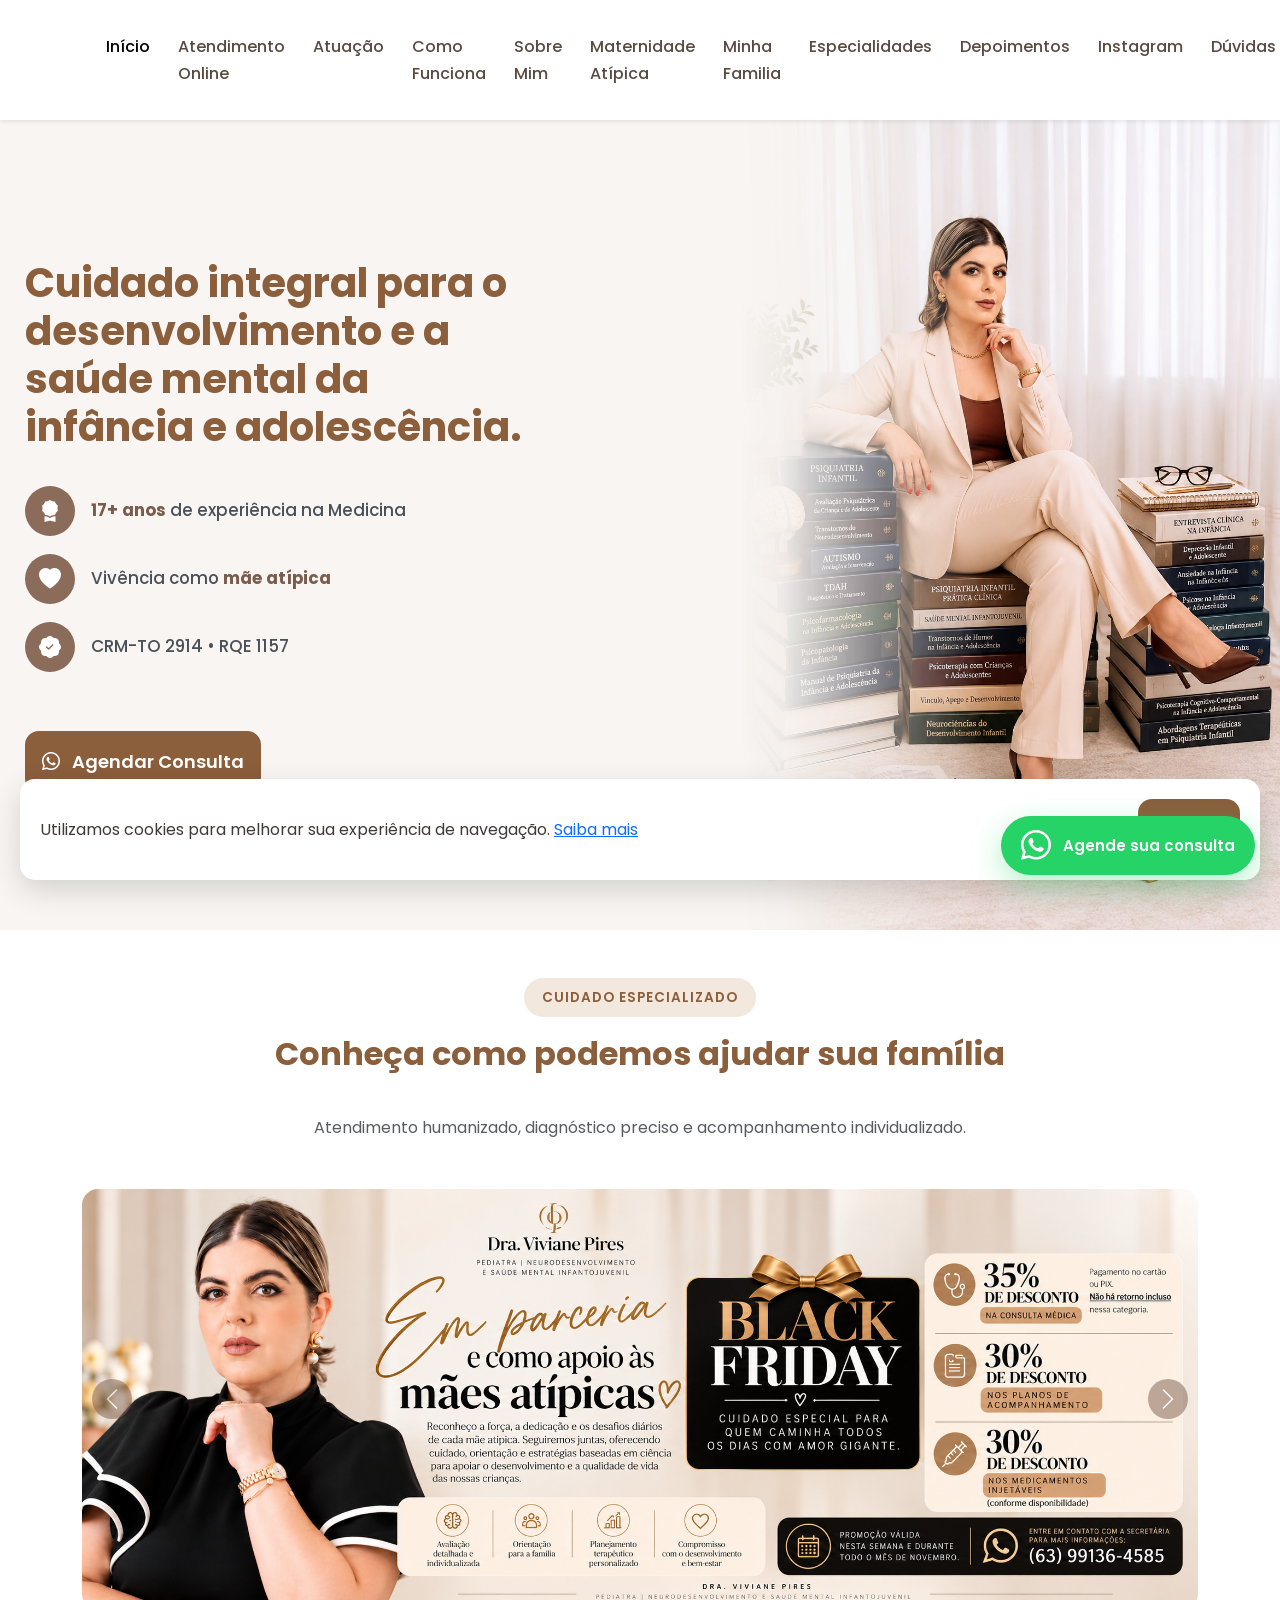
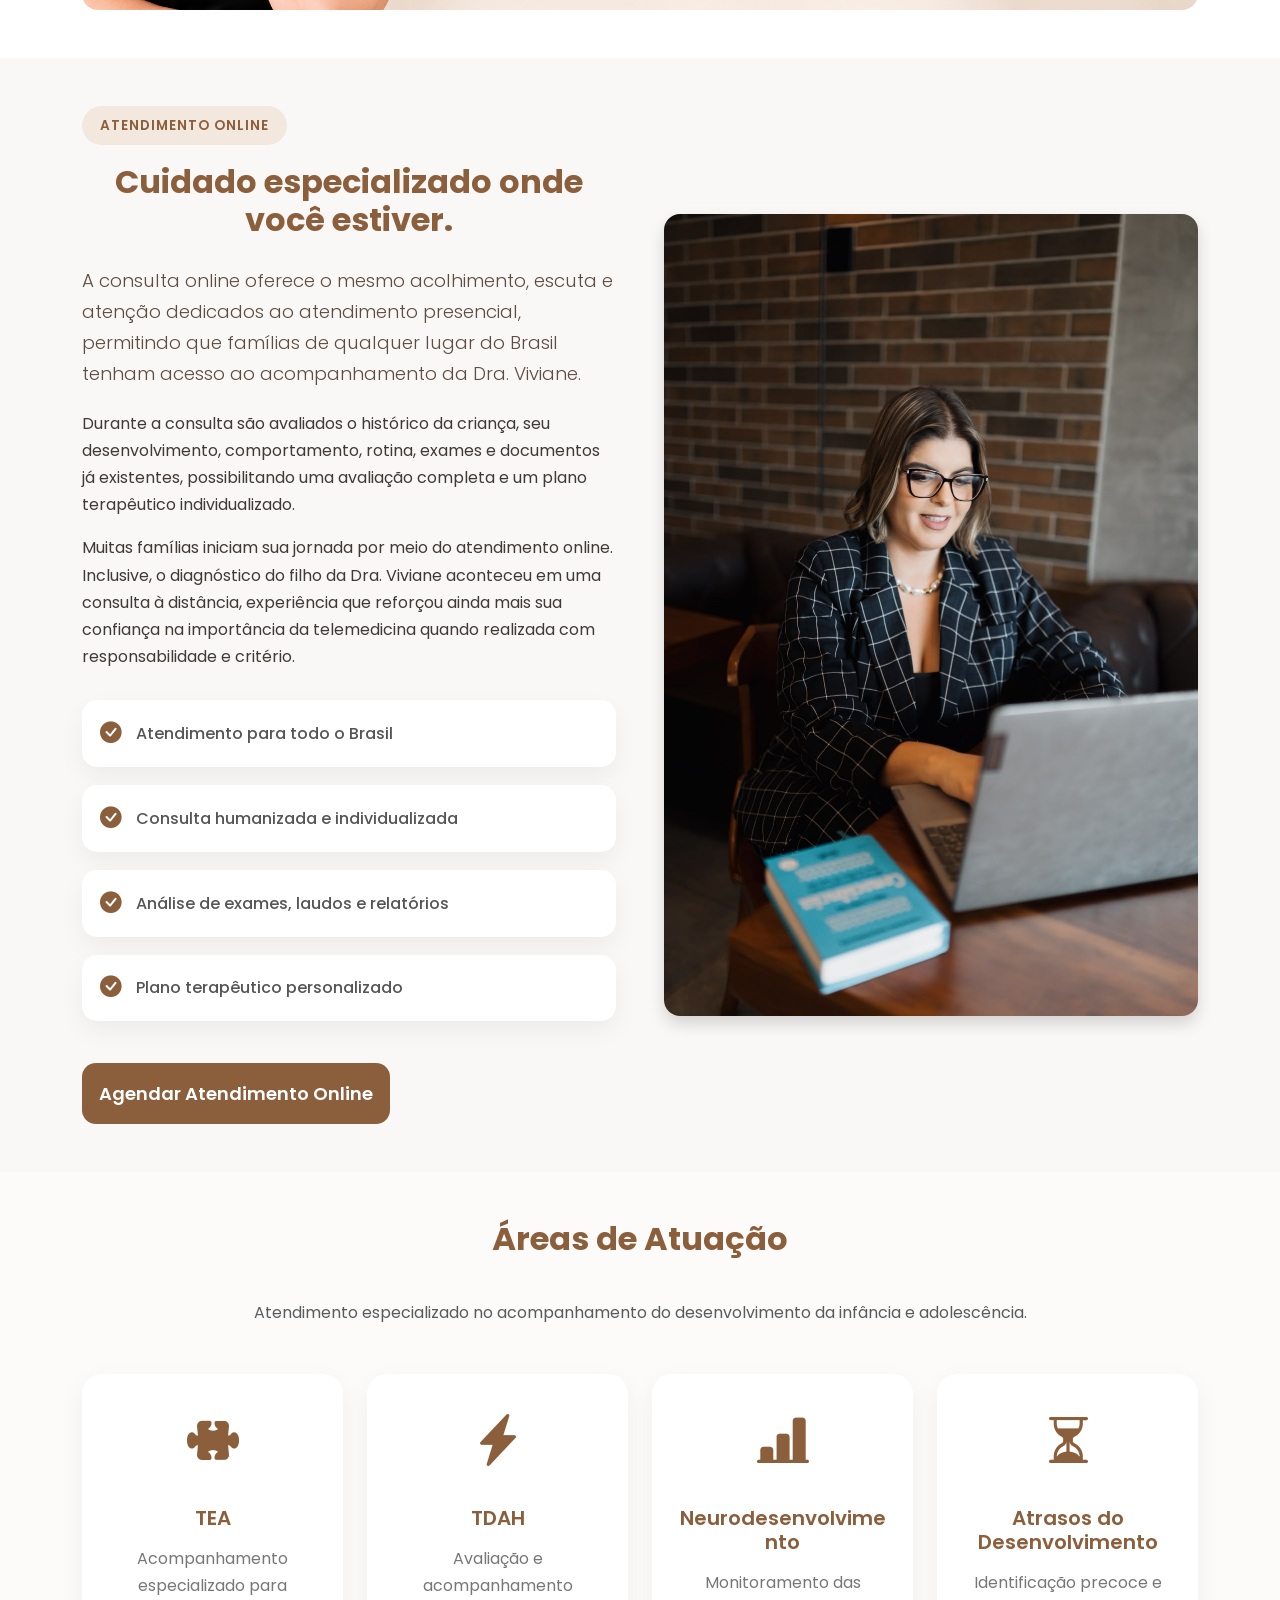
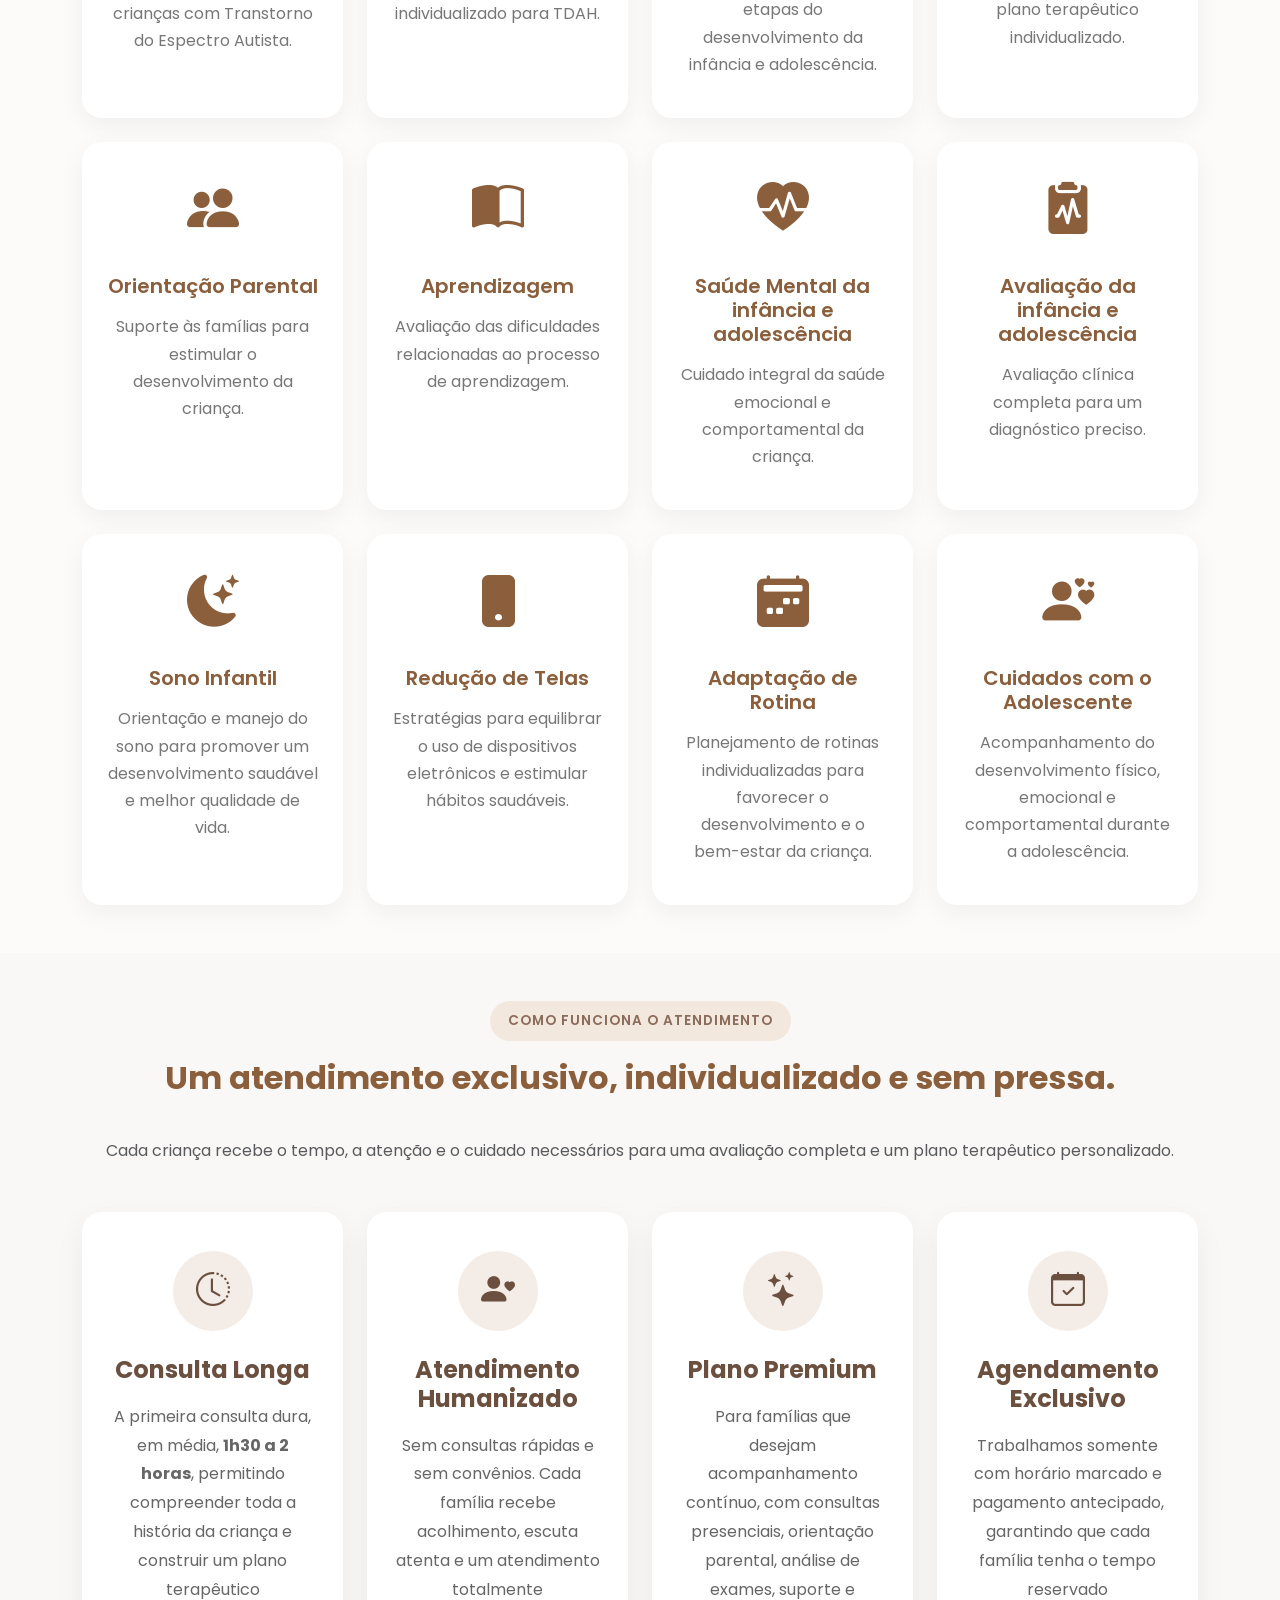
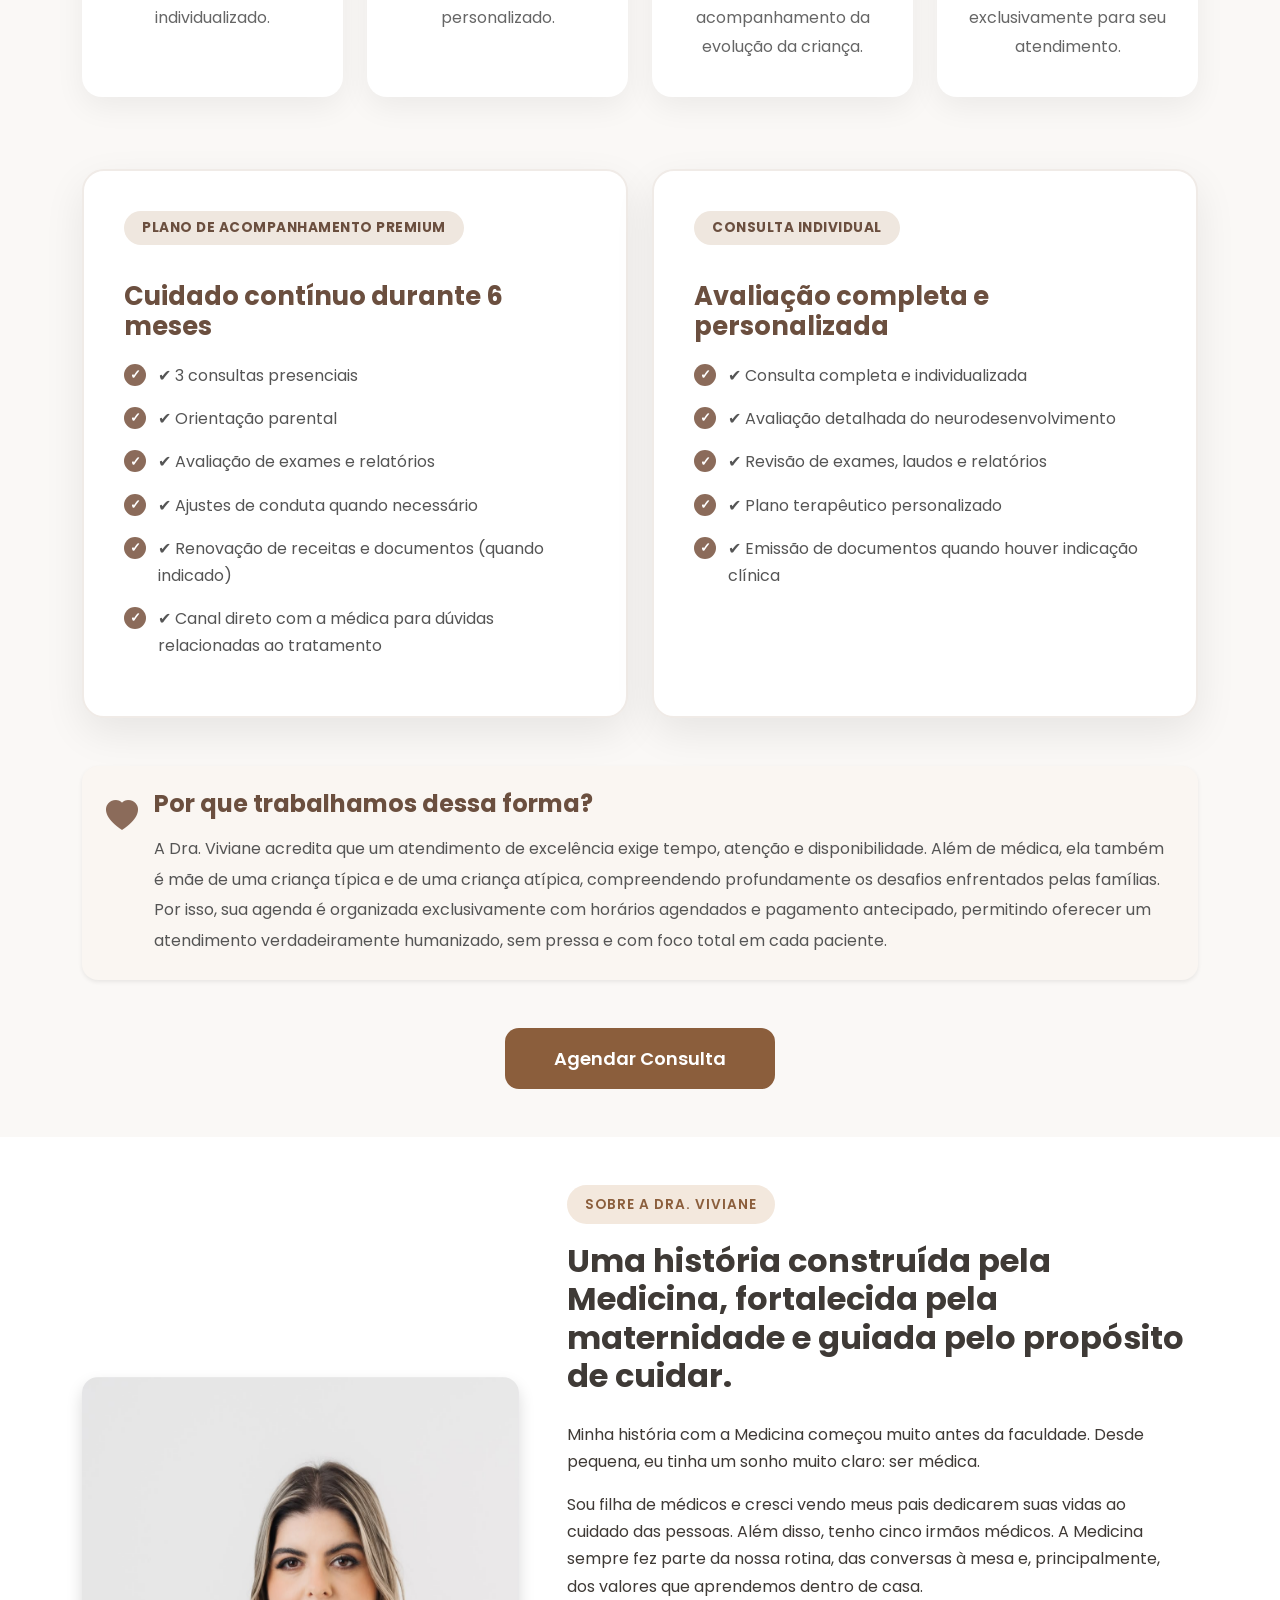
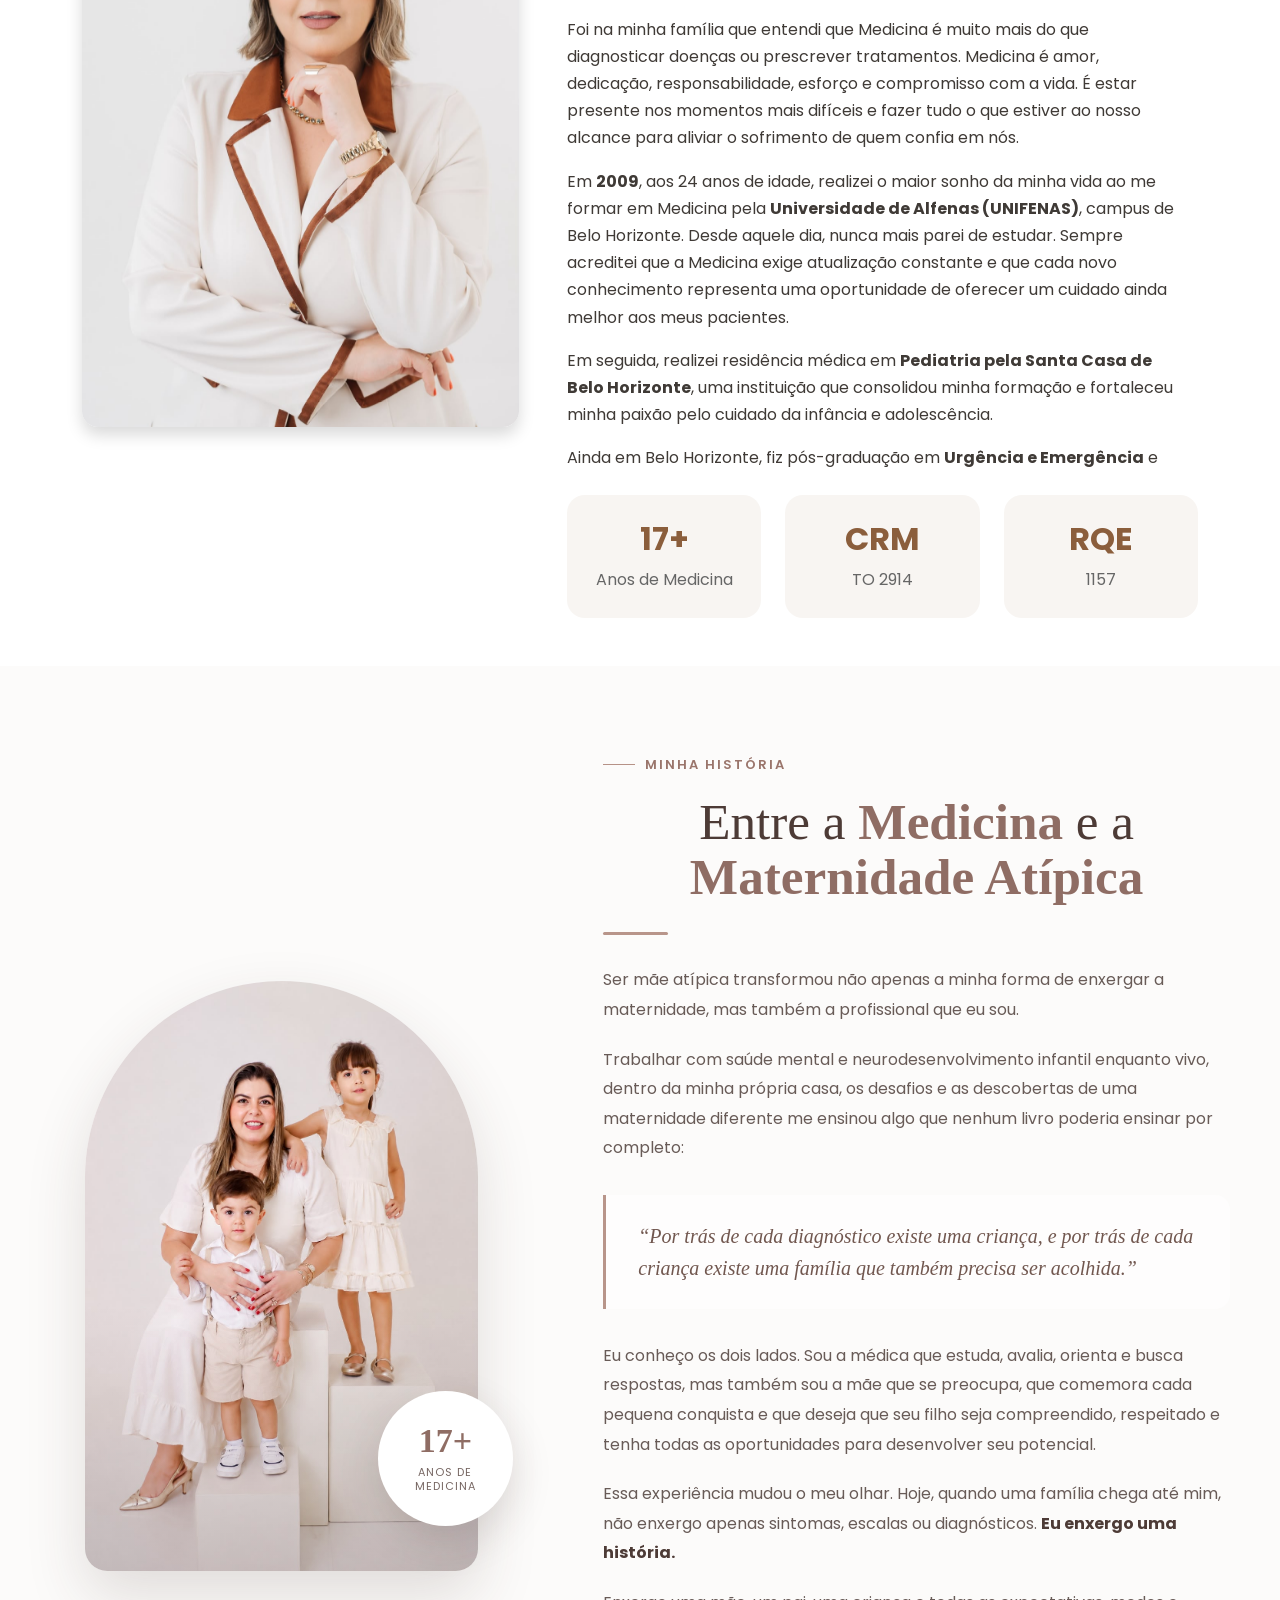
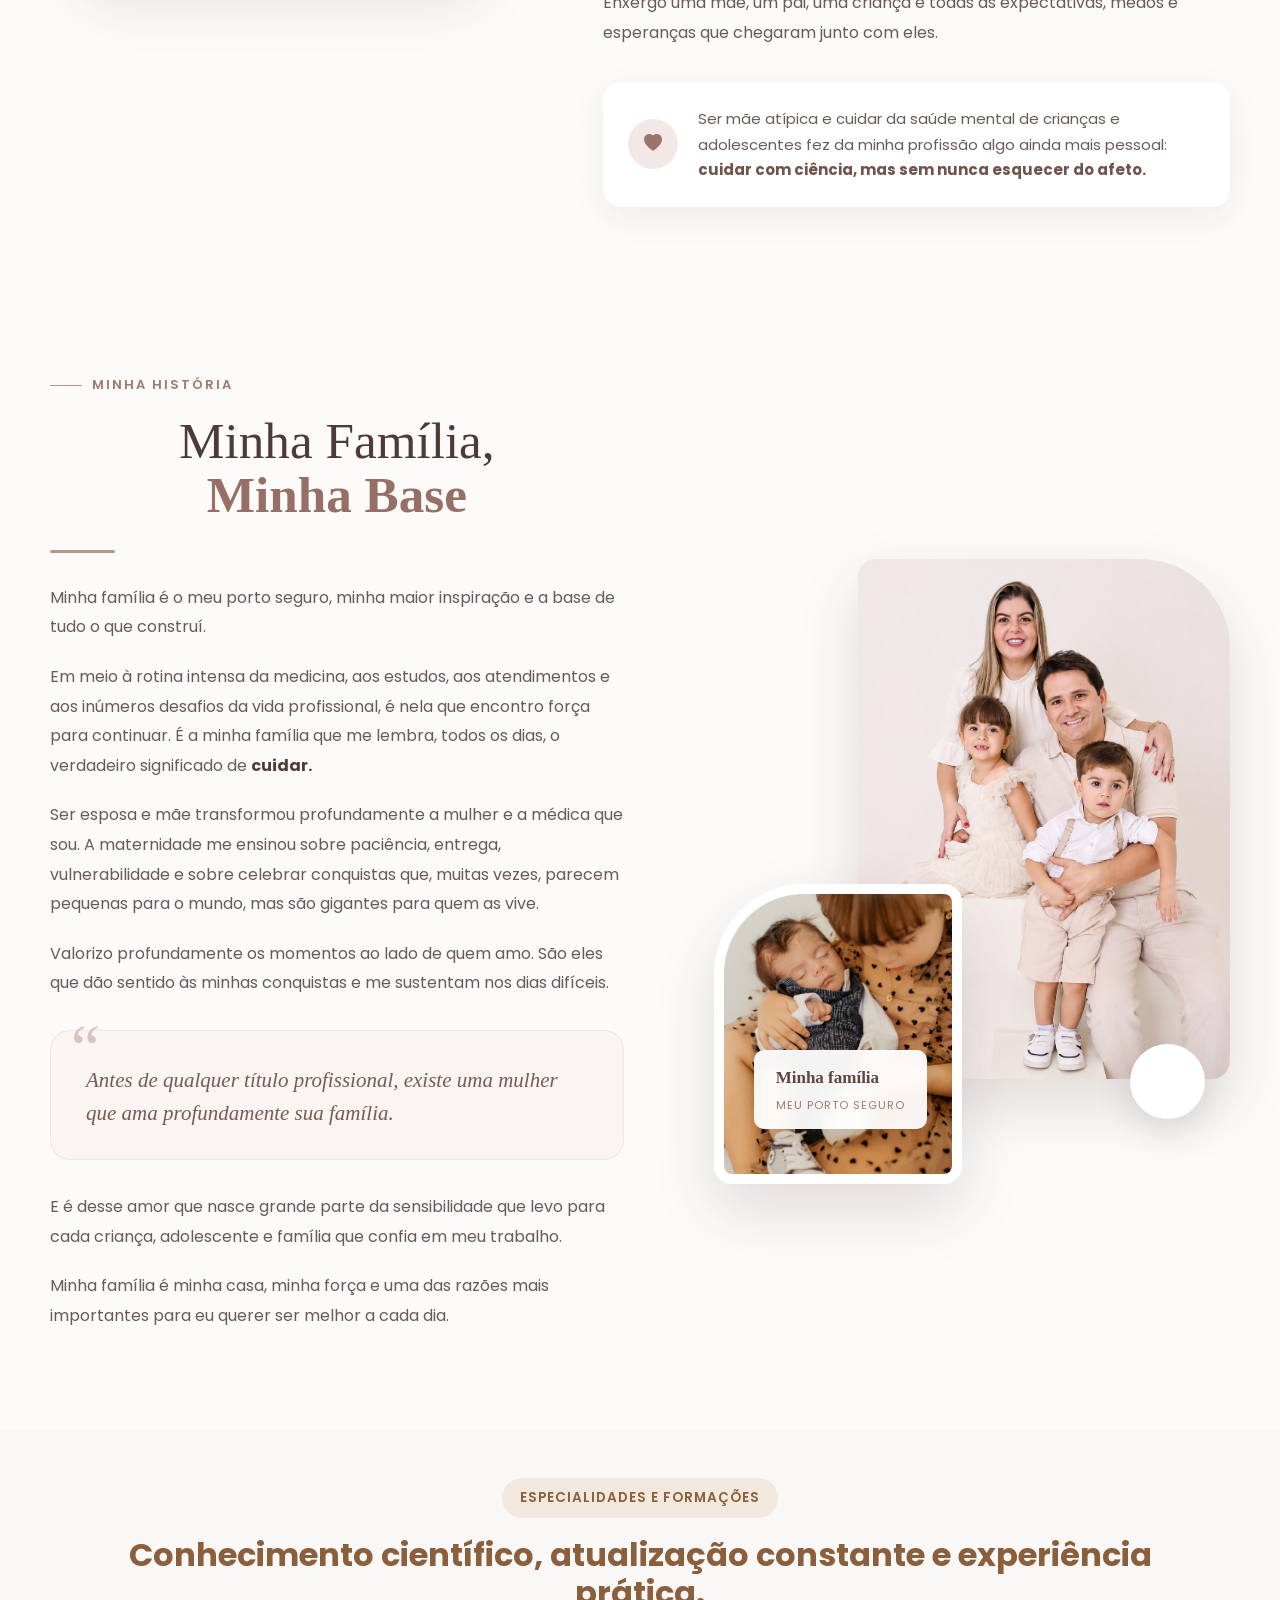
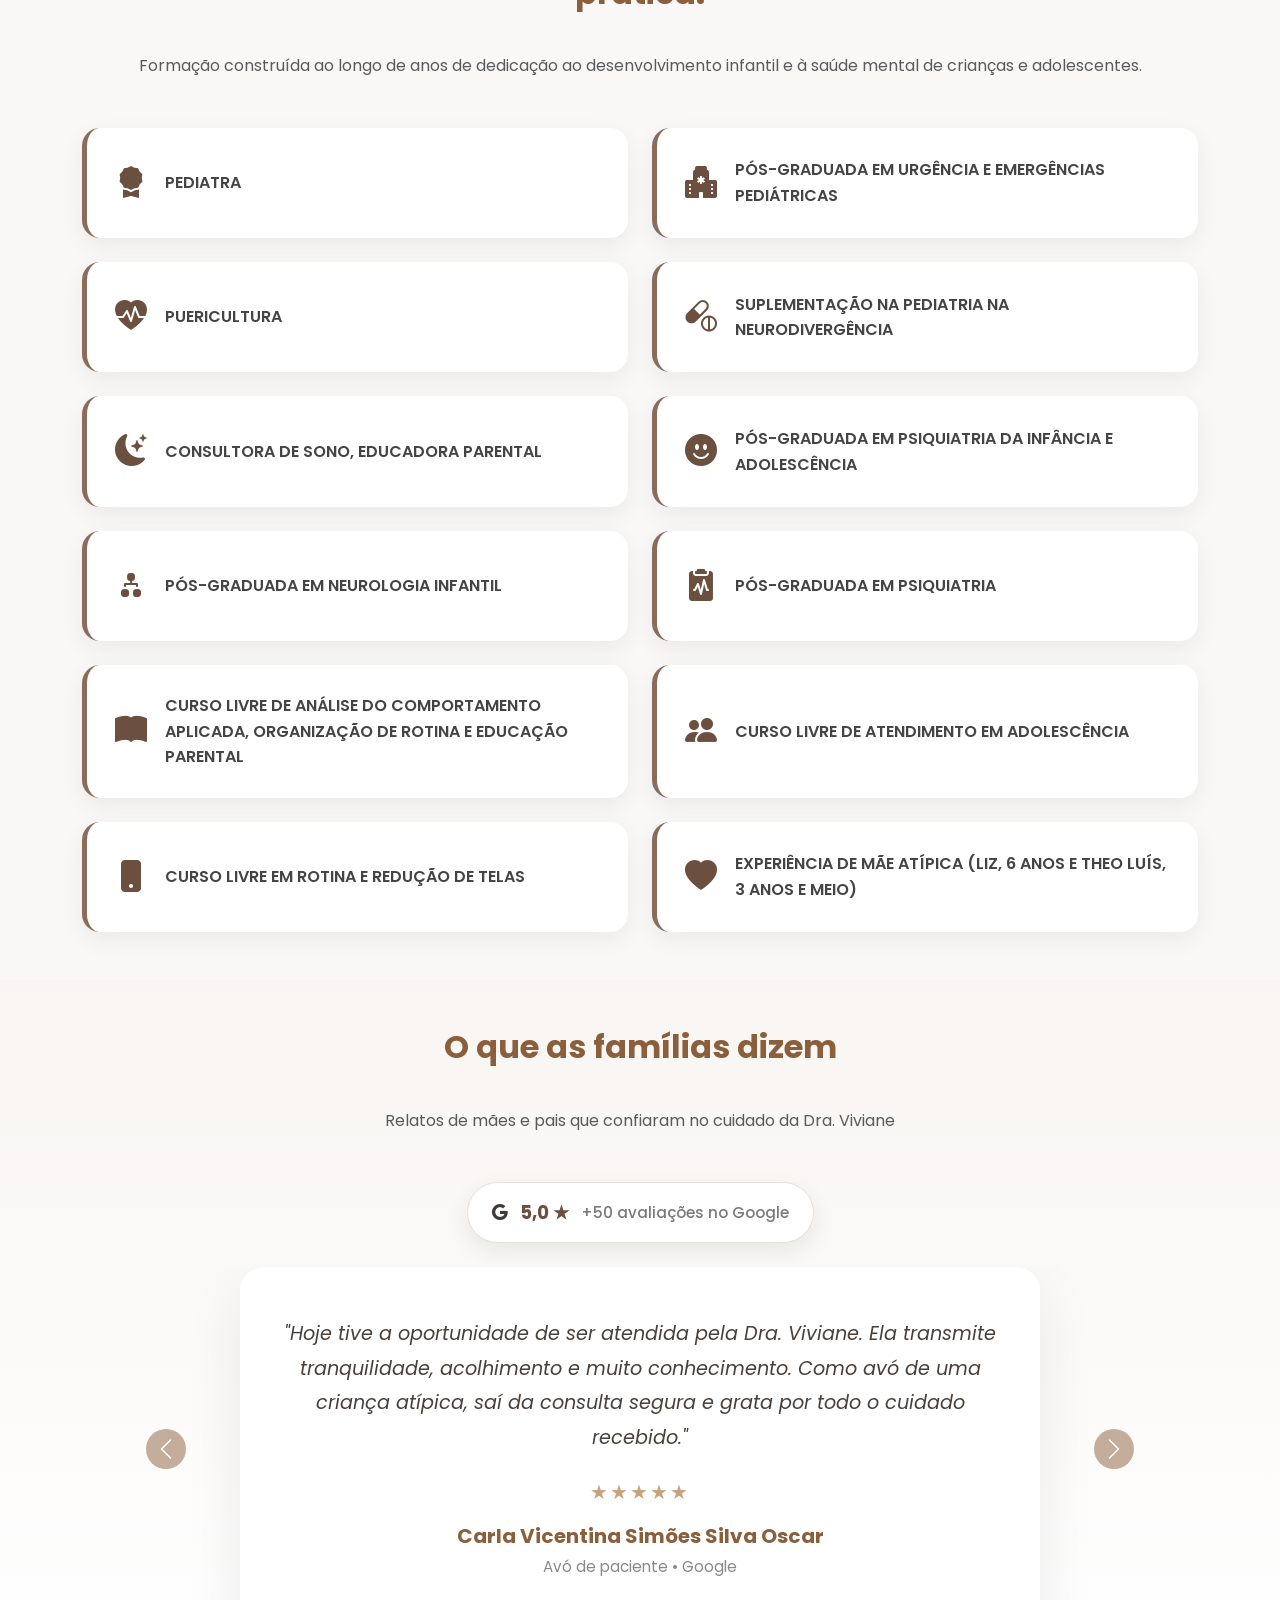
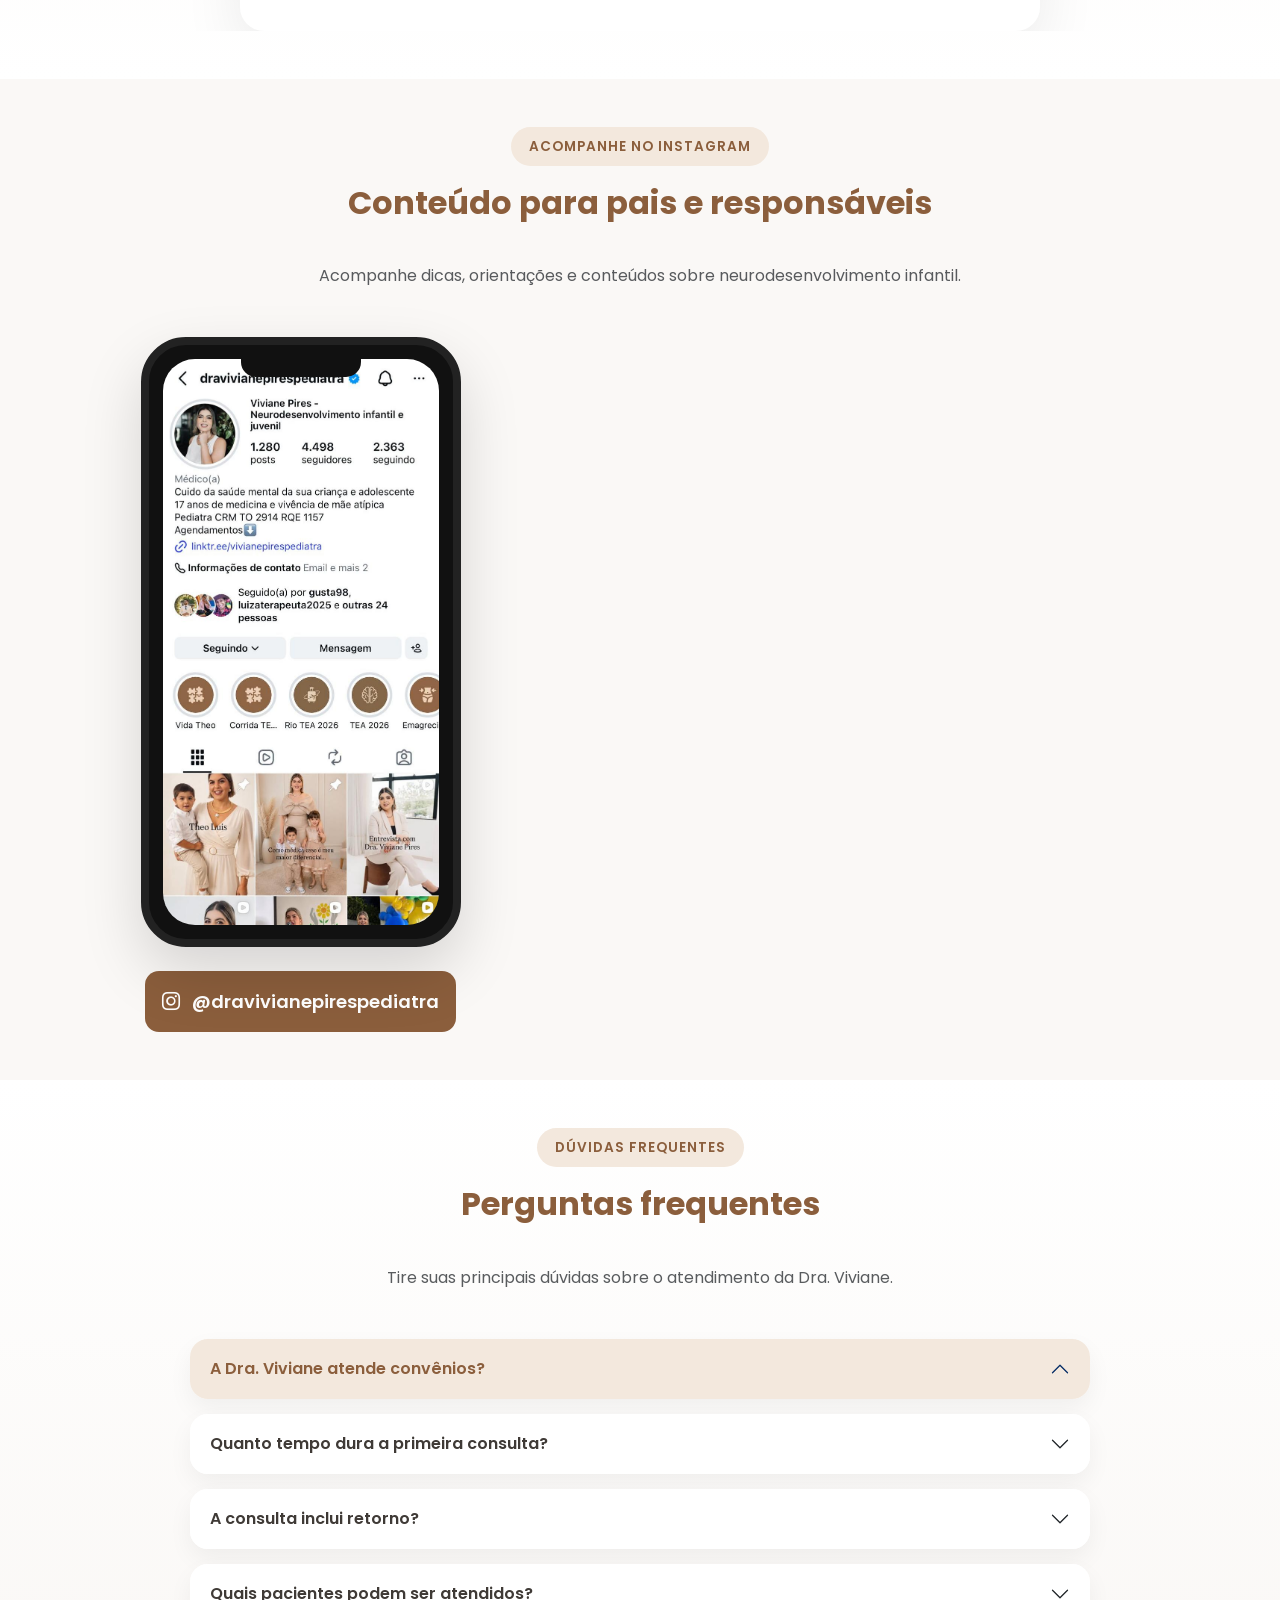
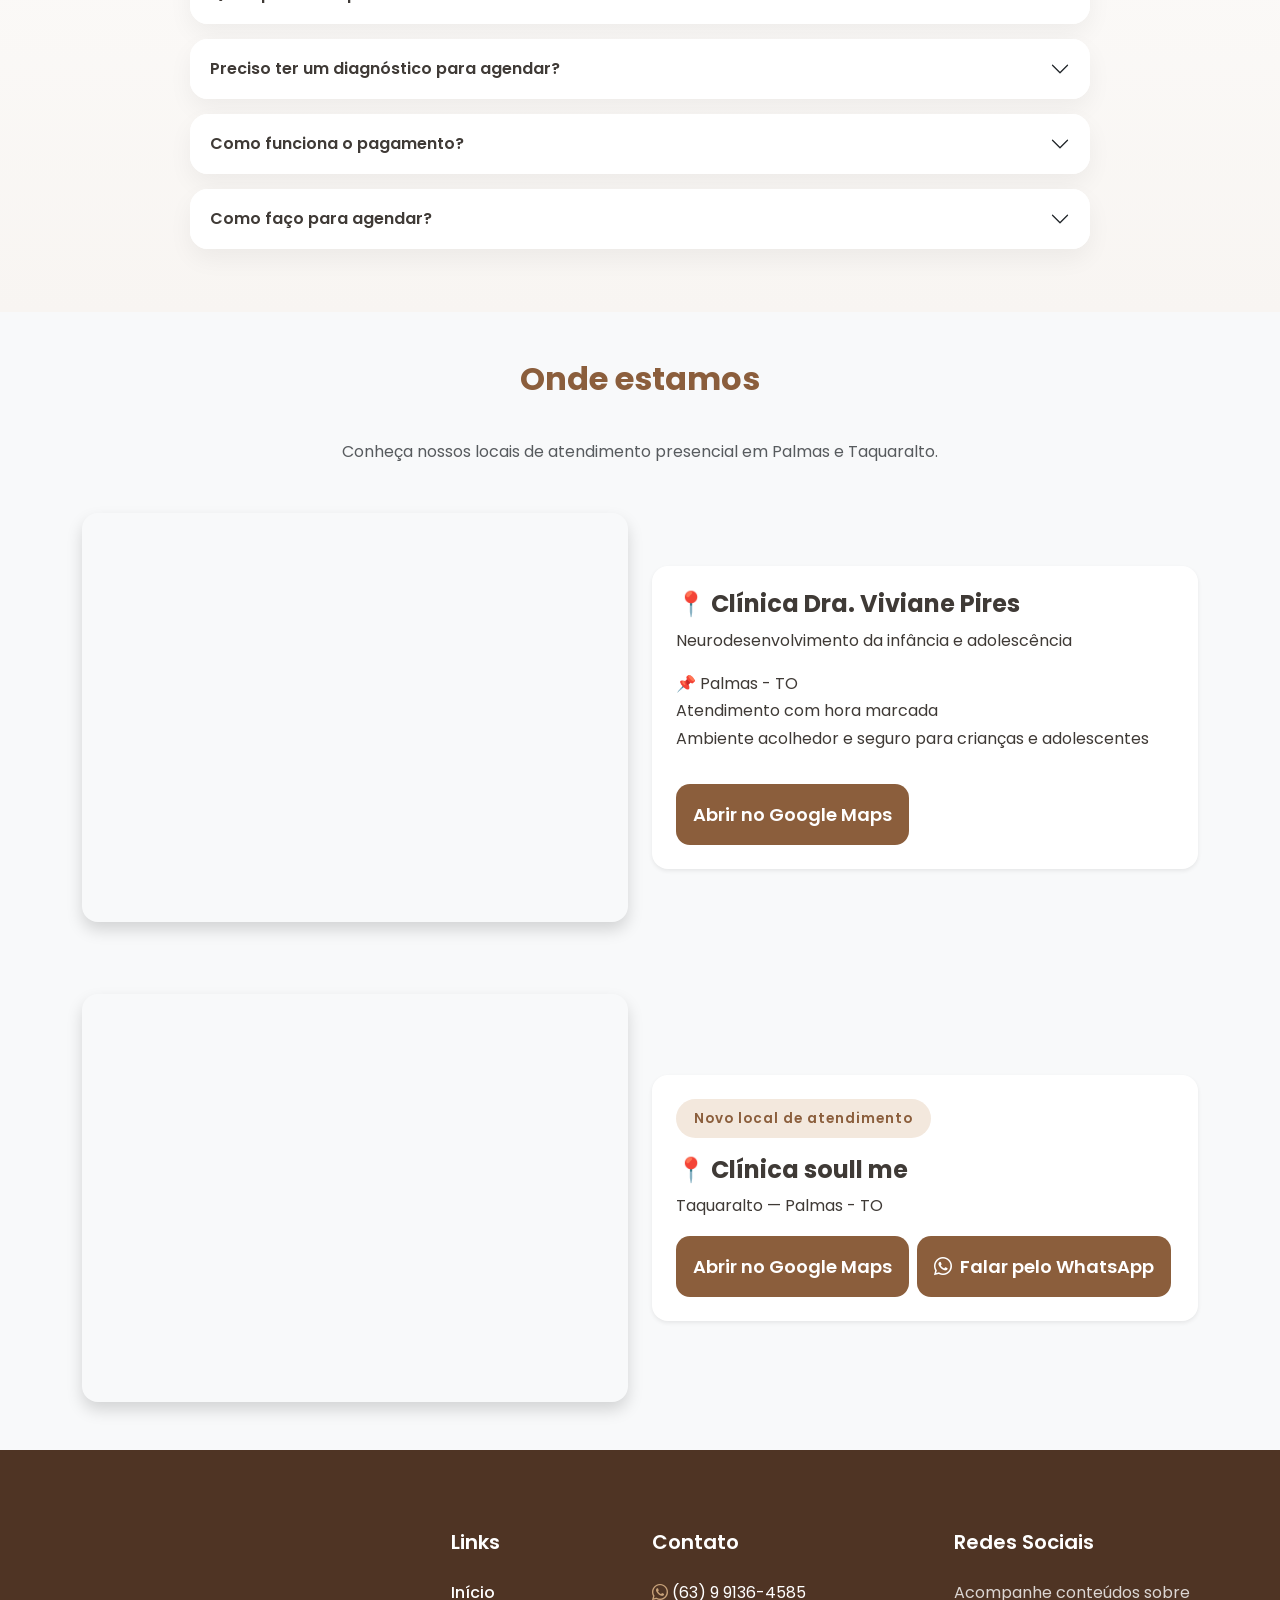
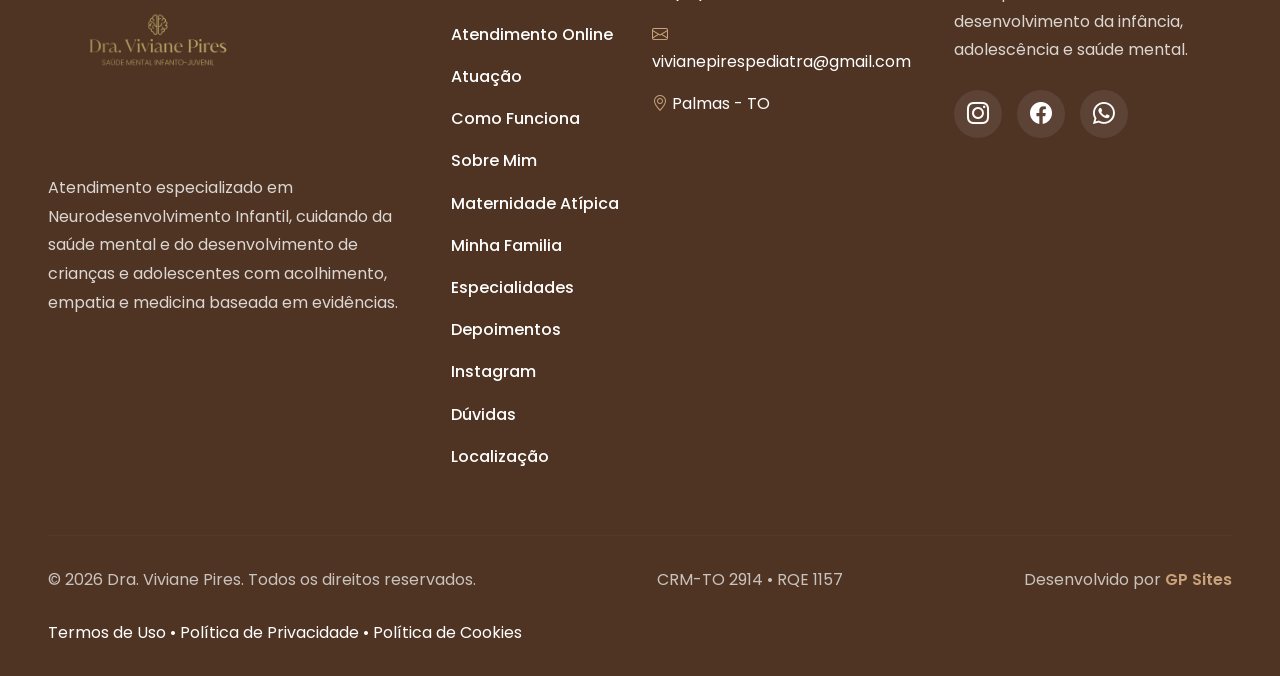
==== commit 999b4fb5: "novo banner e  novo local feito com o codex" ====
--- a/index.html
+++ b/index.html
@@ -206,9 +206,19 @@
             <div id="bannerCarousel" class="carousel slide" data-bs-ride="carousel" data-bs-interval="5000">
 
                 <div class="carousel-inner">
+                    <!-- Campanha Black Friday -->
+                    <div class="carousel-item active">
+                        <a class="banner-black-friday d-block"
+                            href="https://wa.me/5563991364585?text=Ol%C3%A1!%20Gostaria%20de%20saber%20mais%20sobre%20a%20campanha%20Black%20Friday."
+                            aria-label="Saiba mais sobre a campanha Black Friday pelo WhatsApp">
+                            <img src="img/banner-black-friday.png" class="img-fluid w-100"
+                                width="2041" height="770"
+                                alt="Black Friday da Dra. Viviane Pires em apoio às mães atípicas: 35% de desconto na consulta médica, sem retorno incluso; 30% nos planos de acompanhamento e nos medicamentos injetáveis, conforme disponibilidade. Promoção válida durante novembro. Contato: (63) 99136-4585.">
+                        </a>
+                    </div>
 
                     <!-- Banner 1 -->
-                    <div class="carousel-item active">
+                    <div class="carousel-item">
 
                         <div class="banner-card">
 
@@ -2057,7 +2067,7 @@
             <div class="text-center mb-5">
                 <h2>Onde estamos</h2>
                 <p class="text-muted">
-                    Atendimento presencial em um ambiente acolhedor e preparado para receber você e sua família.
+                    Conheça nossos locais de atendimento presencial em Palmas e Taquaralto.
                 </p>
             </div>
 
@@ -2108,6 +2118,34 @@
 
             </div>
 
+            <div class="row align-items-center g-4 mt-5">
+                <div class="col-lg-6">
+                    <div class="mapa-container shadow rounded-4 overflow-hidden">
+                        <iframe
+                            src="https://www.google.com/maps?q=-10.335772,-48.298008&amp;output=embed"
+                            title="Localização da Clínica soull me em Taquaralto"
+                            width="100%" height="400" style="border:0;" allowfullscreen="" loading="lazy"
+                            referrerpolicy="no-referrer-when-downgrade">
+                        </iframe>
+                    </div>
+                </div>
+                <div class="col-lg-6">
+                    <div class="local-info p-4 bg-white rounded-4 shadow-sm">
+                        <span class="section-tag">Novo local de atendimento</span>
+                        <h4>📍 Clínica soull me</h4>
+                        <p class="mb-3">Taquaralto — Palmas - TO</p>
+                        <div class="d-flex flex-wrap gap-2 mt-3">
+                            <a href="https://maps.google.com/?q=-10.335772,-48.298008"
+                                target="_blank" rel="noopener noreferrer" class="btn btn-agendar">
+                                Abrir no Google Maps
+                            </a>
+                            <a href="https://wa.me/556392043695" class="btn btn-agendar">
+                                <i class="bi bi-whatsapp me-2" aria-hidden="true"></i>Falar pelo WhatsApp
+                            </a>
+                        </div>
+                    </div>
+                </div>
+            </div>
         </div>
 
     </section>
--- a/css/style.css
+++ b/css/style.css
@@ -2872,4 +2872,9 @@
 
     font-size: 9px;
   }
-}+}
+.banner-black-friday img {
+    display: block;
+    height: auto;
+    border-radius: 16px;
+}
